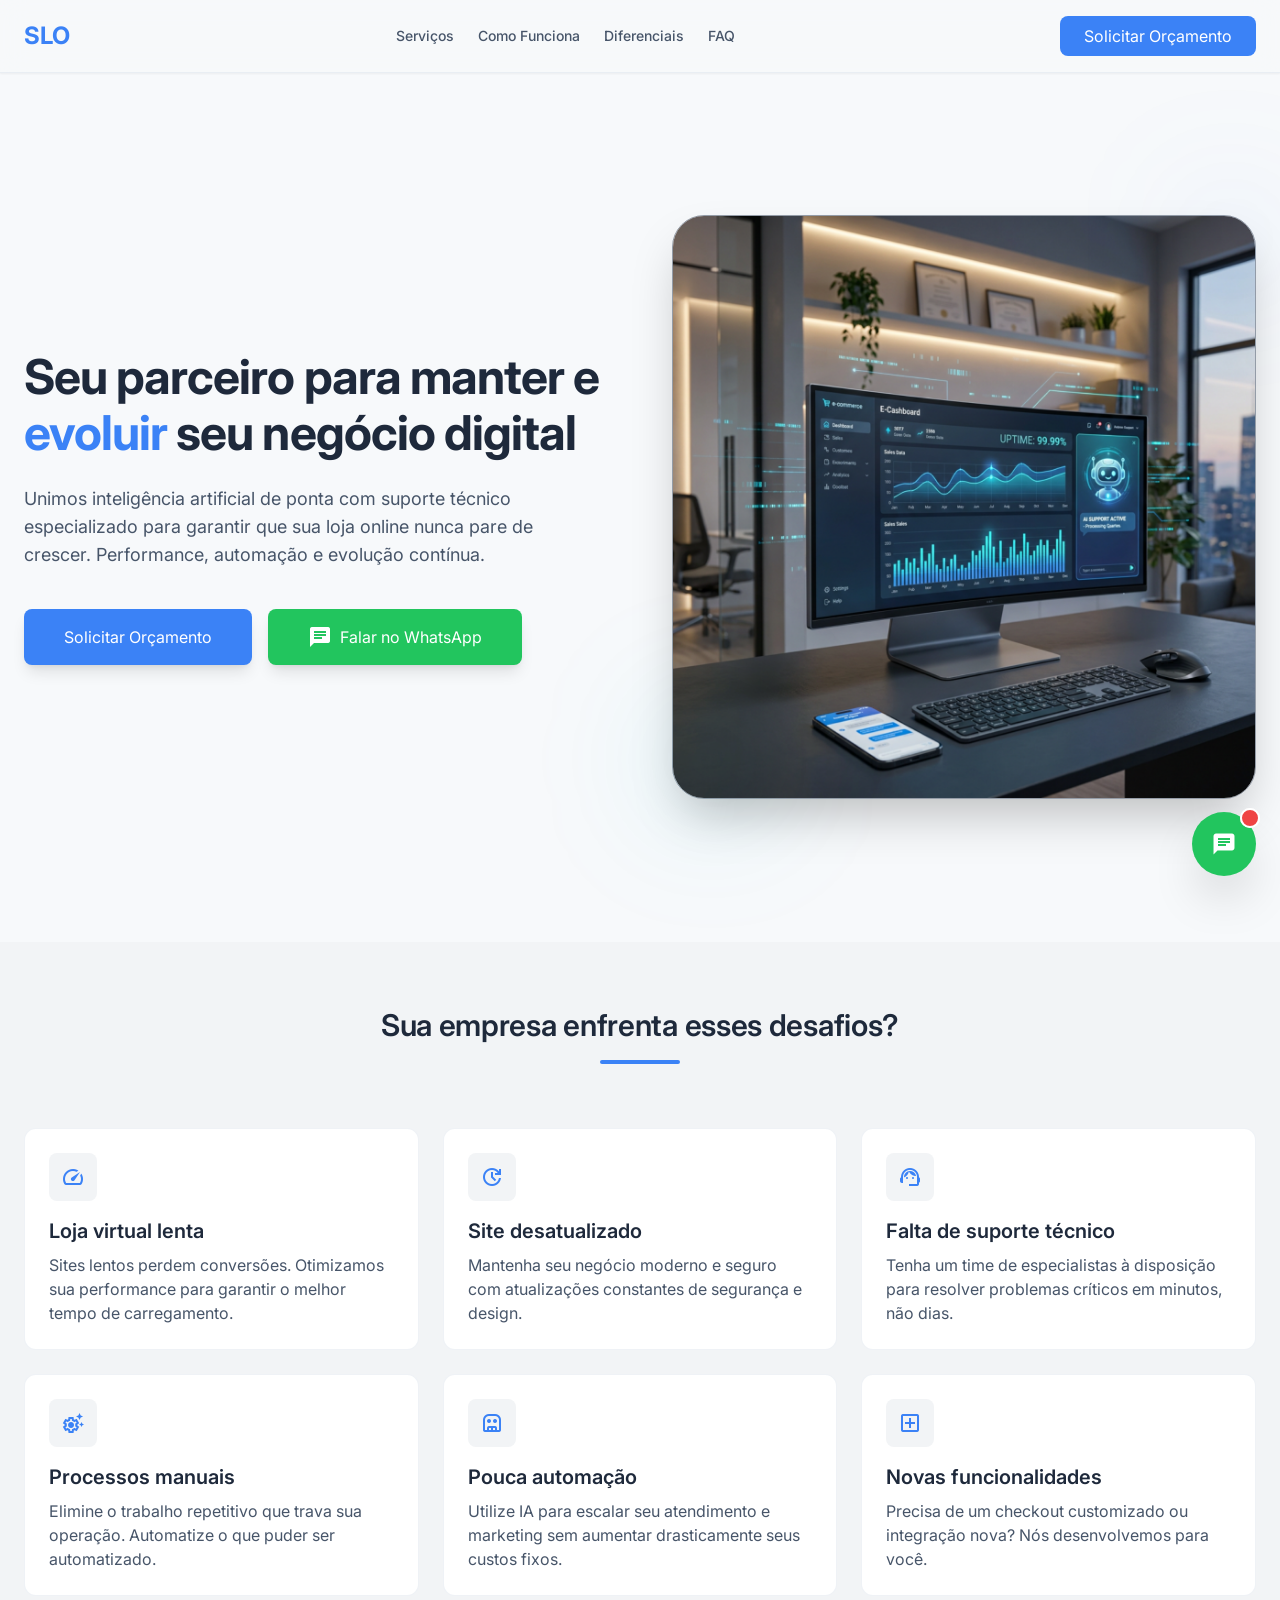
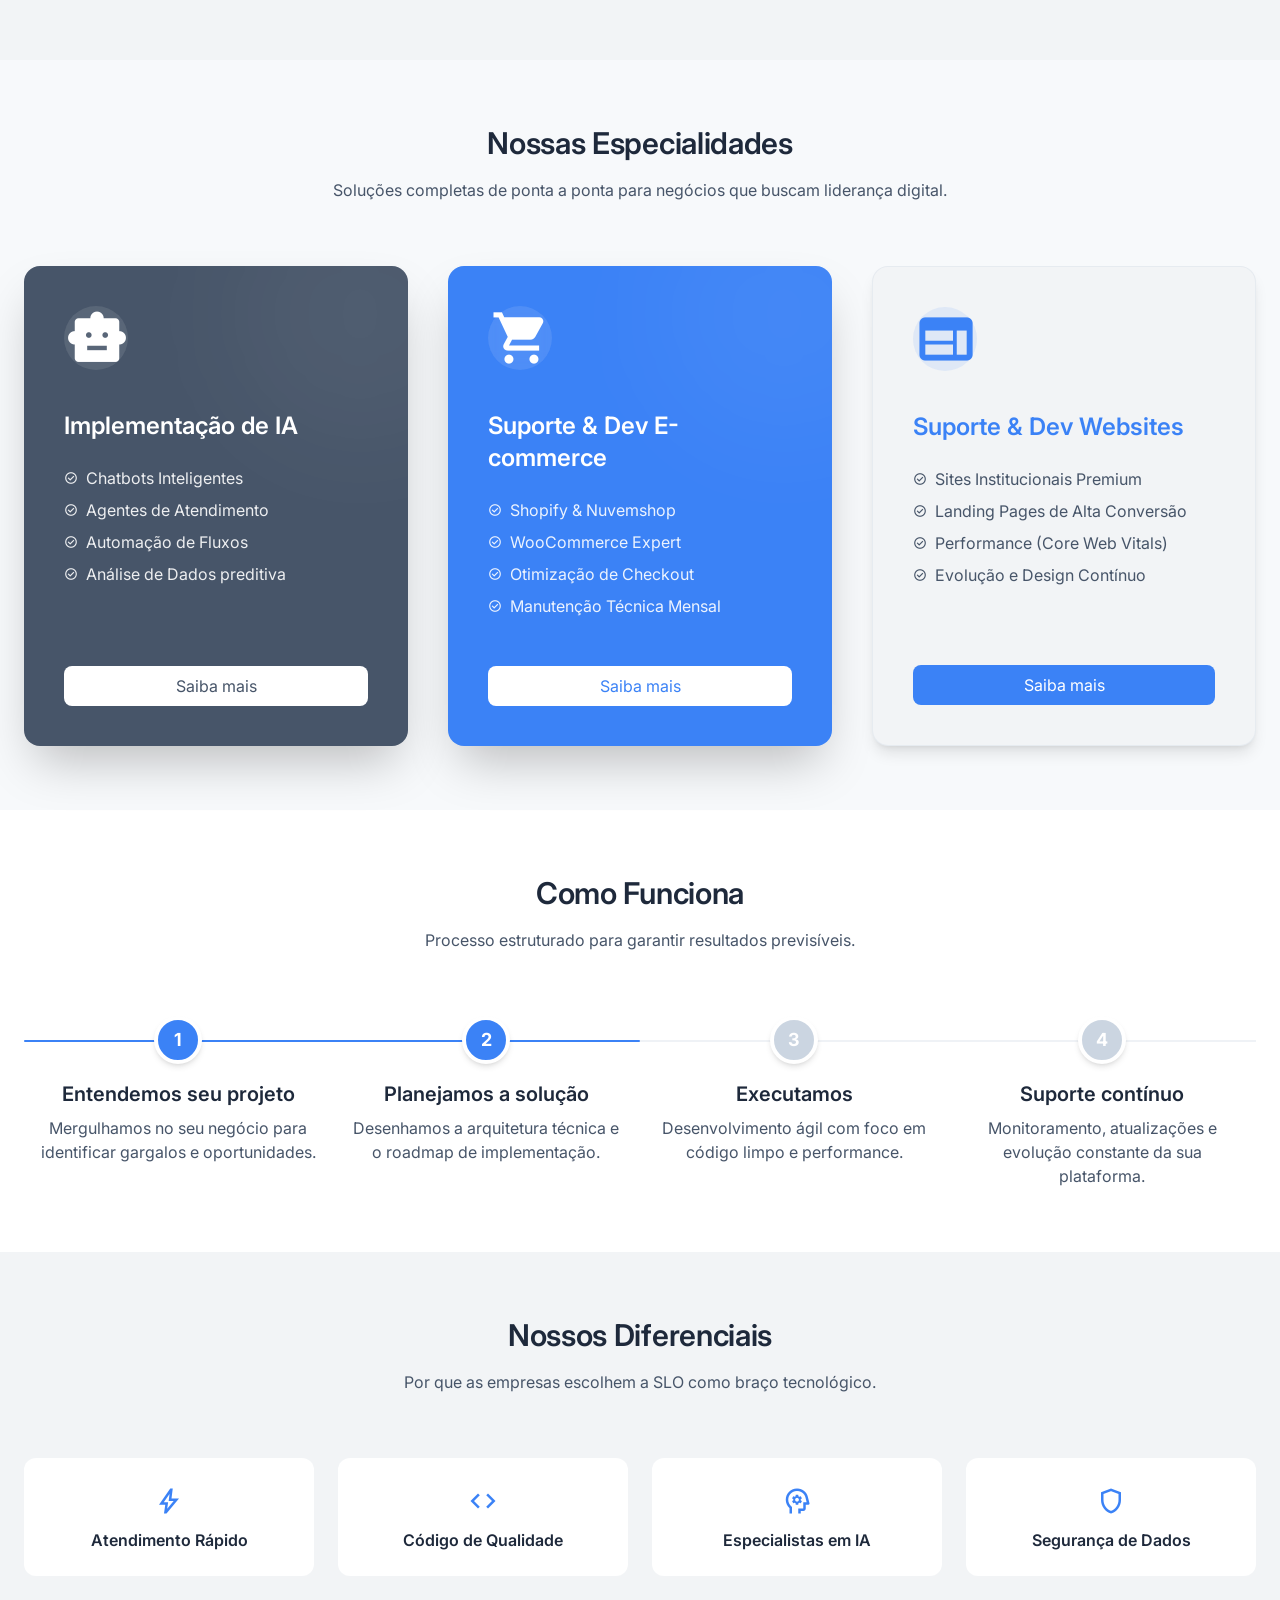
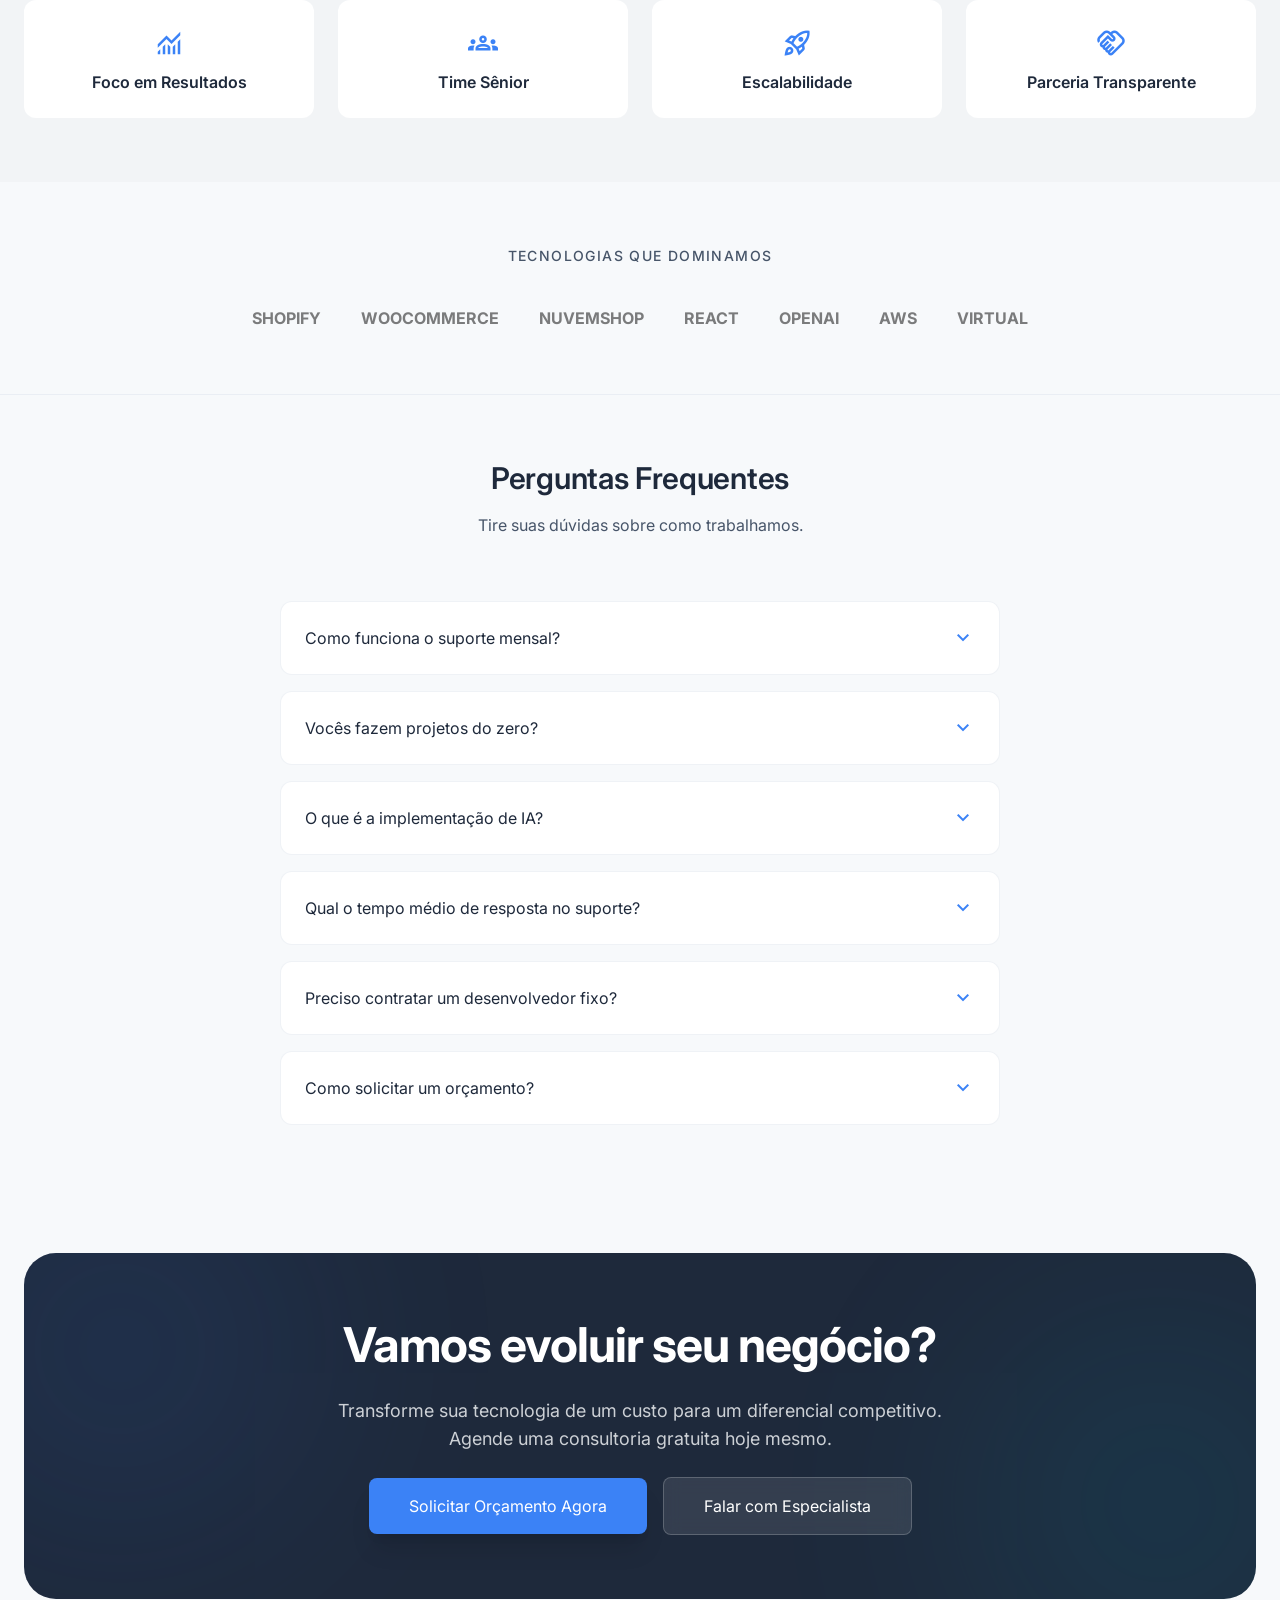
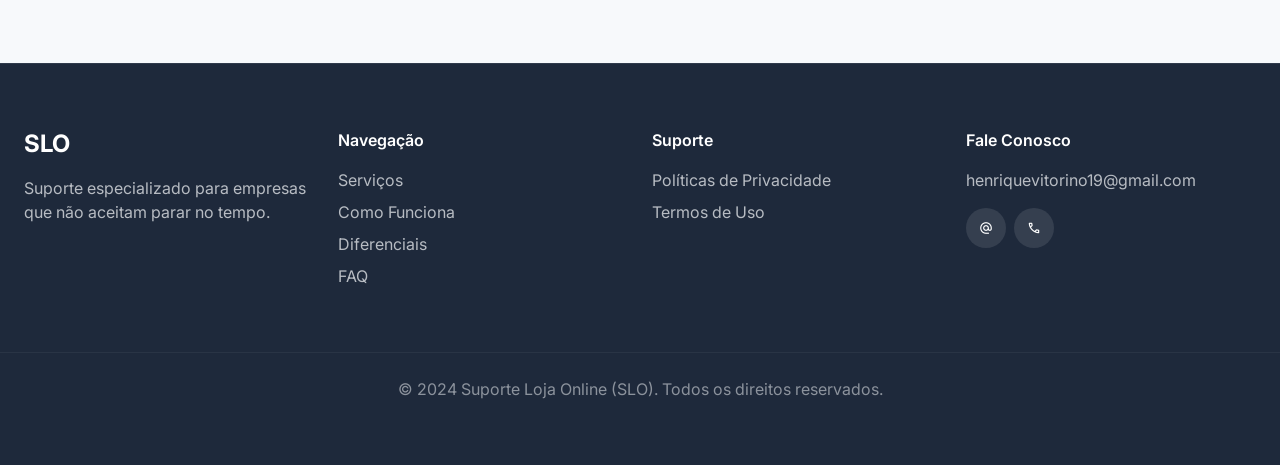
==== index.html @ e523f7a4 "initial commit" ====
<!DOCTYPE html>
<html class="scroll-smooth" lang="pt-BR">

<head>
    <meta charset="utf-8" />
    <meta content="width=device-width, initial-scale=1.0" name="viewport" />

    <!-- Favicons -->
    <link rel="icon" href="images/favicon.svg" type="image/svg+xml" />
    <link rel="icon" href="images/favicon-32x32.png" type="image/png" sizes="32x32" />
    <link rel="icon" href="images/favicon-16x16.png" type="image/png" sizes="16x16" />
    <link rel="apple-touch-icon" href="images/apple-touch-icon.png" sizes="180x180" />

    <!-- SEO Meta Tags -->
    <title>SLO - Suporte Loja Online | IA &amp; E-commerce</title>
    <meta name="description"
        content="SLO (Suporte Loja Online) une inteligência artificial de ponta e suporte técnico especializado para manter, otimizar e evoluir seu e-commerce e site institucional." />
    <meta name="keywords"
        content="suporte e-commerce, inteligência artificial e-commerce, shopify dev, nuvemshop dev, woocommerce suporte, landing pages, otimização core web vitals, chatbot e-commerce, suporte técnico" />
    <meta name="robots" content="index, follow" />
    <link rel="canonical" href="https://suportelojaonline.com.br" />

    <!-- Open Graph (Facebook / LinkedIn) -->
    <meta property="og:title" content="SLO - Suporte Loja Online | IA &amp; E-commerce" />
    <meta property="og:description"
        content="Une inteligência artificial e suporte técnico especializado para manter, otimizar e evoluir seu e-commerce e site institucional." />

    <meta property="og:type" content="website" />
    <meta property="og:url" content="https://suportelojaonline.com.br" />

    <!-- Twitter Card -->
    <meta name="twitter:card" content="summary_large_image" />
    <meta name="twitter:title" content="SLO - Suporte Loja Online | IA &amp; E-commerce" />
    <meta name="twitter:description"
        content="Otimização, automação e desenvolvimento especializado para o seu negócio digital decolar." />


    <!-- Resource Preconnects for Fonts -->
    <link rel="preconnect" href="https://fonts.googleapis.com">
    <link rel="preconnect" href="https://fonts.gstatic.com" crossorigin>
    <link href="https://fonts.googleapis.com/css2?family=Inter:wght@400;500;600;700;800&amp;display=swap"
        rel="stylesheet" />
    <link
        href="https://fonts.googleapis.com/css2?family=Material+Symbols+Outlined:wght,FILL@100..700,0..1&amp;display=swap"
        rel="stylesheet" />

    <!-- Compiled Production Stylesheet -->
    <link rel="stylesheet" href="css/style.css" />
</head>

<body class="bg-surface text-on-surface font-body-md overflow-x-hidden">
    <!-- Navbar -->
    <header class="fixed top-0 w-full z-50 glass-nav border-b border-outline-variant/30 shadow-sm">
        <div class="flex justify-between items-center h-[72px] px-gutter max-w-container-max mx-auto">
            <div class="font-headline-sm text-headline-sm font-bold text-primary">SLO</div>
            <nav class="hidden md:flex gap-lg items-center" aria-label="Navegação Principal">
                <a class="font-label-md text-label-md text-on-surface-variant hover:text-primary transition-all duration-200 cursor-pointer active:scale-95"
                    href="#servicos">Serviços</a>
                <a class="font-label-md text-label-md text-on-surface-variant hover:text-primary transition-all duration-200 cursor-pointer active:scale-95"
                    href="#como-funciona">Como Funciona</a>
                <a class="font-label-md text-label-md text-on-surface-variant hover:text-primary transition-all duration-200 cursor-pointer active:scale-95"
                    href="#diferenciais">Diferenciais</a>
                <a class="font-label-md text-label-md text-on-surface-variant hover:text-primary transition-all duration-200 cursor-pointer active:scale-95"
                    href="#faq">FAQ</a>
            </nav>
            <button type="button"
                class="trigger-orcamento bg-primary text-white px-lg py-sm rounded-lg font-label-md transition-all hover:opacity-90 active:scale-95">
                Solicitar Orçamento
            </button>
        </div>
    </header>

    <main class="pt-[72px]">
        <!-- Hero Section -->
        <section class="min-h-[870px] flex items-center px-gutter max-w-container-max mx-auto py-xxl">
            <div class="grid md:grid-cols-2 gap-xxl items-center">
                <div class="space-y-lg reveal">
                    <h1
                        class="font-headline-lg-mobile md:font-headline-lg text-headline-lg-mobile md:text-headline-lg leading-tight text-on-surface">
                        Seu parceiro para manter e <span class="text-primary">evoluir</span> seu negócio digital
                    </h1>
                    <p class="text-body-lg font-body-lg text-on-surface-variant max-w-xl">
                        Unimos inteligência artificial de ponta com suporte técnico especializado para garantir que sua
                        loja online nunca pare de crescer. Performance, automação e evolução contínua.
                    </p>
                    <div class="flex flex-col sm:flex-row gap-md pt-md">
                        <button type="button"
                            class="trigger-orcamento bg-primary text-white px-xl py-md rounded-lg font-title-lg shadow-lg hover:shadow-xl transition-all active:scale-95 text-center">
                            Solicitar Orçamento
                        </button>
                        <a href="https://wa.me/5531986067064?text=Ol%C3%A1%2C%20gostaria%20de%20solicitar%20um%20or%C3%A7amento%20para%20minha%20loja."
                            target="_blank" rel="noopener noreferrer"
                            aria-label="Falar com especialista no WhatsApp da SLO"
                            class="flex items-center justify-center gap-sm bg-[#22C55E] text-white px-xl py-md rounded-lg font-title-lg shadow-lg hover:shadow-xl transition-all active:scale-95 text-center">
                            <span class="material-symbols-outlined" style="font-variation-settings: 'FILL' 1;"
                                aria-hidden="true">chat</span>
                            Falar no WhatsApp
                        </a>
                    </div>
                </div>
                <div class="relative reveal delay-200">
                    <!-- Main Dashboard Image -->
                    <img src="images/hero2.png" alt="Dashboard do SLO - E-commerce e IA"
                        class="w-full aspect-square object-cover rounded-[2rem] shadow-2xl border border-slate-700/50" />

                    <!-- Decorative accents outside container -->
                    <div class="absolute -top-6 -right-6 w-24 h-24 bg-primary/10 blur-3xl rounded-full"
                        aria-hidden="true"></div>
                    <div class="absolute -bottom-6 -left-6 w-32 h-32 bg-tertiary/10 blur-3xl rounded-full"
                        aria-hidden="true"></div>
                </div>
            </div>
        </section>

        <!-- Pain Points -->
        <section class="bg-surface-container-low py-xxl px-gutter">
            <div class="max-w-container-max mx-auto text-center mb-xxl reveal">
                <h2 class="font-headline-md text-headline-md mb-md text-on-surface">Sua empresa enfrenta esses desafios?
                </h2>
                <div class="w-20 h-1 bg-primary mx-auto rounded-full" aria-hidden="true"></div>
            </div>
            <div class="max-w-container-max mx-auto grid grid-cols-1 md:grid-cols-2 lg:grid-cols-3 gap-lg">
                <!-- Card 1 -->
                <div
                    class="bg-white p-lg rounded-xl border border-outline-variant/30 hover:shadow-xl transition-all hover:-translate-y-1 group reveal">
                    <div
                        class="w-12 h-12 rounded-lg bg-surface-container-low flex items-center justify-center text-primary mb-md group-hover:bg-primary group-hover:text-white transition-colors">
                        <span class="material-symbols-outlined text-headline-sm" aria-hidden="true">speed</span>
                    </div>
                    <h3 class="font-title-lg text-title-lg mb-sm text-on-surface">Loja virtual lenta</h3>
                    <p class="text-on-surface-variant">Sites lentos perdem conversões. Otimizamos sua performance para
                        garantir o melhor tempo de carregamento.</p>
                </div>
                <!-- Card 2 -->
                <div
                    class="bg-white p-lg rounded-xl border border-outline-variant/30 hover:shadow-xl transition-all hover:-translate-y-1 group reveal">
                    <div
                        class="w-12 h-12 rounded-lg bg-surface-container-low flex items-center justify-center text-primary mb-md group-hover:bg-primary group-hover:text-white transition-colors">
                        <span class="material-symbols-outlined text-headline-sm" aria-hidden="true">update</span>
                    </div>
                    <h3 class="font-title-lg text-title-lg mb-sm text-on-surface">Site desatualizado</h3>
                    <p class="text-on-surface-variant">Mantenha seu negócio moderno e seguro com atualizações constantes
                        de segurança e design.</p>
                </div>
                <!-- Card 3 -->
                <div
                    class="bg-white p-lg rounded-xl border border-outline-variant/30 hover:shadow-xl transition-all hover:-translate-y-1 group reveal">
                    <div
                        class="w-12 h-12 rounded-lg bg-surface-container-low flex items-center justify-center text-primary mb-md group-hover:bg-primary group-hover:text-white transition-colors">
                        <span class="material-symbols-outlined text-headline-sm" aria-hidden="true">support_agent</span>
                    </div>
                    <h3 class="font-title-lg text-title-lg mb-sm text-on-surface">Falta de suporte técnico</h3>
                    <p class="text-on-surface-variant">Tenha um time de especialistas à disposição para resolver
                        problemas críticos em minutos, não dias.</p>
                </div>
                <!-- Card 4 -->
                <div
                    class="bg-white p-lg rounded-xl border border-outline-variant/30 hover:shadow-xl transition-all hover:-translate-y-1 group reveal">
                    <div
                        class="w-12 h-12 rounded-lg bg-surface-container-low flex items-center justify-center text-primary mb-md group-hover:bg-primary group-hover:text-white transition-colors">
                        <span class="material-symbols-outlined text-headline-sm"
                            aria-hidden="true">settings_suggest</span>
                    </div>
                    <h3 class="font-title-lg text-title-lg mb-sm text-on-surface">Processos manuais</h3>
                    <p class="text-on-surface-variant">Elimine o trabalho repetitivo que trava sua operação. Automatize
                        o que puder ser automatizado.</p>
                </div>
                <!-- Card 5 -->
                <div
                    class="bg-white p-lg rounded-xl border border-outline-variant/30 hover:shadow-xl transition-all hover:-translate-y-1 group reveal">
                    <div
                        class="w-12 h-12 rounded-lg bg-surface-container-low flex items-center justify-center text-primary mb-md group-hover:bg-primary group-hover:text-white transition-colors">
                        <span class="material-symbols-outlined text-headline-sm" aria-hidden="true">robot</span>
                    </div>
                    <h3 class="font-title-lg text-title-lg mb-sm text-on-surface">Pouca automação</h3>
                    <p class="text-on-surface-variant">Utilize IA para escalar seu atendimento e marketing sem aumentar
                        drasticamente seus custos fixos.</p>
                </div>
                <!-- Card 6 -->
                <div
                    class="bg-white p-lg rounded-xl border border-outline-variant/30 hover:shadow-xl transition-all hover:-translate-y-1 group reveal">
                    <div
                        class="w-12 h-12 rounded-lg bg-surface-container-low flex items-center justify-center text-primary mb-md group-hover:bg-primary group-hover:text-white transition-colors">
                        <span class="material-symbols-outlined text-headline-sm" aria-hidden="true">add_box</span>
                    </div>
                    <h3 class="font-title-lg text-title-lg mb-sm text-on-surface">Novas funcionalidades</h3>
                    <p class="text-on-surface-variant">Precisa de um checkout customizado ou integração nova? Nós
                        desenvolvemos para você.</p>
                </div>
            </div>
        </section>

        <!-- Services -->
        <section class="py-xxl px-gutter max-w-container-max mx-auto" id="servicos">
            <div class="text-center mb-xxl reveal">
                <h2 class="font-headline-md text-headline-md mb-md text-on-surface">Nossas Especialidades</h2>
                <p class="text-on-surface-variant max-w-2xl mx-auto">Soluções completas de ponta a ponta para negócios
                    que buscam liderança digital.</p>
            </div>
            <div class="grid grid-cols-1 lg:grid-cols-3 gap-xl">
                <!-- Service 1: AI -->
                <div
                    class="relative overflow-hidden rounded-2xl bg-secondary text-white p-xl flex flex-col justify-between min-h-[480px] shadow-2xl reveal group">
                    <div class="relative z-10">
                        <div
                            class="w-16 h-16 rounded-full bg-white/10 backdrop-blur flex items-center justify-center mb-xl">
                            <span class="material-symbols-outlined text-display"
                                style="font-variation-settings: 'FILL' 1;" aria-hidden="true">smart_toy</span>
                        </div>
                        <h3 class="font-headline-sm text-headline-sm mb-lg">Implementação de IA</h3>
                        <ul class="space-y-sm text-white/90">
                            <li class="flex items-center gap-sm">
                                <span class="material-symbols-outlined text-sm" aria-hidden="true">check_circle</span>
                                Chatbots Inteligentes
                            </li>
                            <li class="flex items-center gap-sm">
                                <span class="material-symbols-outlined text-sm" aria-hidden="true">check_circle</span>
                                Agentes de Atendimento
                            </li>
                            <li class="flex items-center gap-sm">
                                <span class="material-symbols-outlined text-sm" aria-hidden="true">check_circle</span>
                                Automação de Fluxos
                            </li>
                            <li class="flex items-center gap-sm">
                                <span class="material-symbols-outlined text-sm" aria-hidden="true">check_circle</span>
                                Análise de Dados preditiva
                            </li>
                        </ul>
                    </div>
                    <div class="mt-xl relative z-10">
                        <button type="button"
                            class="trigger-orcamento bg-white text-secondary px-lg py-sm rounded-lg font-label-md w-full hover:bg-surface transition-colors">
                            Saiba mais
                        </button>
                    </div>
                    <div class="absolute top-0 right-0 -mr-20 -mt-20 w-64 h-64 bg-white/5 rounded-full blur-3xl group-hover:scale-125 transition-transform duration-700"
                        aria-hidden="true"></div>
                </div>
                <!-- Service 2: E-commerce -->
                <div
                    class="relative overflow-hidden rounded-2xl bg-primary text-white p-xl flex flex-col justify-between min-h-[480px] shadow-2xl reveal delay-100 group">
                    <div class="relative z-10">
                        <div
                            class="w-16 h-16 rounded-full bg-white/10 backdrop-blur flex items-center justify-center mb-xl">
                            <span class="material-symbols-outlined text-display"
                                style="font-variation-settings: 'FILL' 1;" aria-hidden="true">shopping_cart</span>
                        </div>
                        <h3 class="font-headline-sm text-headline-sm mb-lg">Suporte &amp; Dev E-commerce</h3>
                        <ul class="space-y-sm text-white/90">
                            <li class="flex items-center gap-sm">
                                <span class="material-symbols-outlined text-sm" aria-hidden="true">check_circle</span>
                                Shopify &amp; Nuvemshop
                            </li>
                            <li class="flex items-center gap-sm">
                                <span class="material-symbols-outlined text-sm" aria-hidden="true">check_circle</span>
                                WooCommerce Expert
                            </li>
                            <li class="flex items-center gap-sm">
                                <span class="material-symbols-outlined text-sm" aria-hidden="true">check_circle</span>
                                Otimização de Checkout
                            </li>
                            <li class="flex items-center gap-sm">
                                <span class="material-symbols-outlined text-sm" aria-hidden="true">check_circle</span>
                                Manutenção Técnica Mensal
                            </li>
                        </ul>
                    </div>
                    <div class="mt-xl relative z-10">
                        <button type="button"
                            class="trigger-orcamento bg-white text-primary px-lg py-sm rounded-lg font-label-md w-full hover:bg-surface transition-colors">
                            Saiba mais
                        </button>
                    </div>
                    <div class="absolute top-0 right-0 -mr-20 -mt-20 w-64 h-64 bg-white/5 rounded-full blur-3xl group-hover:scale-125 transition-transform duration-700"
                        aria-hidden="true"></div>
                </div>
                <!-- Service 3: Websites -->
                <div
                    class="relative overflow-hidden rounded-2xl bg-surface-container-low text-on-surface p-xl flex flex-col justify-between min-h-[480px] shadow-lg border border-outline-variant/30 reveal delay-200 group">
                    <div class="relative z-10">
                        <div
                            class="w-16 h-16 rounded-full bg-primary/10 flex items-center justify-center mb-xl text-primary">
                            <span class="material-symbols-outlined text-display"
                                style="font-variation-settings: 'FILL' 1;" aria-hidden="true">web</span>
                        </div>
                        <h3 class="font-headline-sm text-headline-sm mb-lg text-primary">Suporte &amp; Dev Websites</h3>
                        <ul class="space-y-sm text-on-surface-variant">
                            <li class="flex items-center gap-sm">
                                <span class="material-symbols-outlined text-sm" aria-hidden="true">check_circle</span>
                                Sites Institucionais Premium
                            </li>
                            <li class="flex items-center gap-sm">
                                <span class="material-symbols-outlined text-sm" aria-hidden="true">check_circle</span>
                                Landing Pages de Alta Conversão
                            </li>
                            <li class="flex items-center gap-sm">
                                <span class="material-symbols-outlined text-sm" aria-hidden="true">check_circle</span>
                                Performance (Core Web Vitals)
                            </li>
                            <li class="flex items-center gap-sm">
                                <span class="material-symbols-outlined text-sm" aria-hidden="true">check_circle</span>
                                Evolução e Design Contínuo
                            </li>
                        </ul>
                    </div>
                    <div class="mt-xl relative z-10">
                        <button type="button"
                            class="trigger-orcamento bg-primary text-white px-lg py-sm rounded-lg font-label-md w-full hover:opacity-90 transition-colors">
                            Saiba mais
                        </button>
                    </div>
                </div>
            </div>
        </section>

        <!-- Timeline -->
        <section class="bg-white py-xxl overflow-hidden" id="como-funciona">
            <div class="max-w-container-max mx-auto px-gutter">
                <div class="text-center mb-xxl reveal">
                    <h2 class="font-headline-md text-headline-md mb-md text-on-surface">Como Funciona</h2>
                    <p class="text-on-surface-variant">Processo estruturado para garantir resultados previsíveis.</p>
                </div>
                <div class="relative flex flex-col md:flex-row justify-between items-start gap-xl md:gap-0">
                    <!-- Progress Line -->
                    <div class="hidden md:block absolute top-[24px] left-0 w-full h-[2px] bg-outline-variant/30 z-0"
                        aria-hidden="true">
                        <div class="h-full bg-primary w-1/2 rounded-full"></div>
                    </div>
                    <!-- Step 1 -->
                    <div class="relative z-10 flex flex-col items-center md:w-1/4 text-center px-md reveal">
                        <div
                            class="w-12 h-12 rounded-full bg-primary text-white flex items-center justify-center font-bold text-lg mb-md border-4 border-white shadow-md">
                            1</div>
                        <h3 class="font-title-lg text-title-lg mb-sm text-on-surface">Entendemos seu projeto</h3>
                        <p class="text-on-surface-variant font-body-md">Mergulhamos no seu negócio para identificar
                            gargalos e oportunidades.</p>
                    </div>
                    <!-- Step 2 -->
                    <div class="relative z-10 flex flex-col items-center md:w-1/4 text-center px-md reveal delay-100">
                        <div
                            class="w-12 h-12 rounded-full bg-primary text-white flex items-center justify-center font-bold text-lg mb-md border-4 border-white shadow-md">
                            2</div>
                        <h3 class="font-title-lg text-title-lg mb-sm text-on-surface">Planejamos a solução</h3>
                        <p class="text-on-surface-variant font-body-md">Desenhamos a arquitetura técnica e o roadmap de
                            implementação.</p>
                    </div>
                    <!-- Step 3 -->
                    <div class="relative z-10 flex flex-col items-center md:w-1/4 text-center px-md reveal delay-200">
                        <div
                            class="w-12 h-12 rounded-full bg-outline-variant text-white flex items-center justify-center font-bold text-lg mb-md border-4 border-white shadow-md">
                            3</div>
                        <h3 class="font-title-lg text-title-lg mb-sm text-on-surface">Executamos</h3>
                        <p class="text-on-surface-variant font-body-md">Desenvolvimento ágil com foco em código limpo e
                            performance.</p>
                    </div>
                    <!-- Step 4 -->
                    <div class="relative z-10 flex flex-col items-center md:w-1/4 text-center px-md reveal delay-300">
                        <div
                            class="w-12 h-12 rounded-full bg-outline-variant text-white flex items-center justify-center font-bold text-lg mb-md border-4 border-white shadow-md">
                            4</div>
                        <h3 class="font-title-lg text-title-lg mb-sm text-on-surface">Suporte contínuo</h3>
                        <p class="text-on-surface-variant font-body-md">Monitoramento, atualizações e evolução constante
                            da sua plataforma.</p>
                    </div>
                </div>
            </div>
        </section>

        <!-- Differentials -->
        <section class="py-xxl px-gutter bg-surface-container-low" id="diferenciais">
            <div class="max-w-container-max mx-auto">
                <div class="text-center mb-xxl reveal">
                    <h2 class="font-headline-md text-headline-md mb-md text-on-surface">Nossos Diferenciais</h2>
                    <p class="text-on-surface-variant">Por que as empresas escolhem a SLO como braço tecnológico.</p>
                </div>
                <div class="grid grid-cols-2 md:grid-cols-4 gap-lg">
                    <div class="p-lg bg-white rounded-xl text-center hover:shadow-lg transition-shadow reveal">
                        <span class="material-symbols-outlined text-primary text-headline-md mb-sm"
                            aria-hidden="true">bolt</span>
                        <p class="font-label-md text-on-surface font-semibold">Atendimento Rápido</p>
                    </div>
                    <div class="p-lg bg-white rounded-xl text-center hover:shadow-lg transition-shadow reveal delay-75">
                        <span class="material-symbols-outlined text-primary text-headline-md mb-sm"
                            aria-hidden="true">code</span>
                        <p class="font-label-md text-on-surface font-semibold">Código de Qualidade</p>
                    </div>
                    <div
                        class="p-lg bg-white rounded-xl text-center hover:shadow-lg transition-shadow reveal delay-100">
                        <span class="material-symbols-outlined text-primary text-headline-md mb-sm"
                            aria-hidden="true">psychology</span>
                        <p class="font-label-md text-on-surface font-semibold">Especialistas em IA</p>
                    </div>
                    <div
                        class="p-lg bg-white rounded-xl text-center hover:shadow-lg transition-shadow reveal delay-150">
                        <span class="material-symbols-outlined text-primary text-headline-md mb-sm"
                            aria-hidden="true">shield</span>
                        <p class="font-label-md text-on-surface font-semibold">Segurança de Dados</p>
                    </div>
                    <div
                        class="p-lg bg-white rounded-xl text-center hover:shadow-lg transition-shadow reveal delay-200">
                        <span class="material-symbols-outlined text-primary text-headline-md mb-sm"
                            aria-hidden="true">monitoring</span>
                        <p class="font-label-md text-on-surface font-semibold">Foco em Resultados</p>
                    </div>
                    <div
                        class="p-lg bg-white rounded-xl text-center hover:shadow-lg transition-shadow reveal delay-225">
                        <span class="material-symbols-outlined text-primary text-headline-md mb-sm"
                            aria-hidden="true">groups</span>
                        <p class="font-label-md text-on-surface font-semibold">Time Sênior</p>
                    </div>
                    <div
                        class="p-lg bg-white rounded-xl text-center hover:shadow-lg transition-shadow reveal delay-250">
                        <span class="material-symbols-outlined text-primary text-headline-md mb-sm"
                            aria-hidden="true">rocket_launch</span>
                        <p class="font-label-md text-on-surface font-semibold">Escalabilidade</p>
                    </div>
                    <div
                        class="p-lg bg-white rounded-xl text-center hover:shadow-lg transition-shadow reveal delay-275">
                        <span class="material-symbols-outlined text-primary text-headline-md mb-sm"
                            aria-hidden="true">handshake</span>
                        <p class="font-label-md text-on-surface font-semibold">Parceria Transparente</p>
                    </div>
                </div>
            </div>
        </section>

        <!-- Tech Stack -->
        <section class="py-xxl border-b border-outline-variant/30">
            <div class="max-w-container-max mx-auto px-gutter text-center">
                <p class="text-label-md font-label-md text-on-surface-variant uppercase tracking-widest mb-xl">
                    Tecnologias que dominamos</p>
                <div
                    class="flex flex-wrap justify-center items-center gap-xl opacity-60 grayscale hover:grayscale-0 transition-all text-on-surface">
                    <span class="font-headline-sm font-bold">SHOPIFY</span>
                    <span class="font-headline-sm font-bold">WOOCOMMERCE</span>
                    <span class="font-headline-sm font-bold">NUVEMSHOP</span>
                    <span class="font-headline-sm font-bold">REACT</span>
                    <span class="font-headline-sm font-bold">OPENAI</span>
                    <span class="font-headline-sm font-bold">AWS</span>
                    <span class="font-headline-sm font-bold">VIRTUAL</span>
                </div>
            </div>
        </section>

        <!-- FAQ -->
        <section class="py-xxl px-gutter max-w-3xl mx-auto" id="faq">
            <div class="text-center mb-xxl reveal">
                <h2 class="font-headline-md text-headline-md mb-md text-on-surface">Perguntas Frequentes</h2>
                <p class="text-on-surface-variant">Tire suas dúvidas sobre como trabalhamos.</p>
            </div>

            <div class="space-y-md">
                <!-- FAQ Item 1 -->
                <details name="faq"
                    class="border border-outline-variant/30 rounded-xl overflow-hidden reveal bg-surface-container-lowest">
                    <summary
                        class="w-full flex justify-between items-center p-lg hover:bg-surface-container-low transition-colors text-left font-title-lg text-on-surface select-none">
                        <span>Como funciona o suporte mensal?</span>
                        <span
                            class="material-symbols-outlined transition-transform duration-300 text-primary details-icon"
                            aria-hidden="true">expand_more</span>
                    </summary>
                    <div
                        class="p-lg bg-surface-container-low text-on-surface-variant border-t border-outline-variant/20 font-body-md">
                        Oferecemos planos de horas mensais onde nosso time fica disponível para manutenção,
                        atualizações, correções de bugs e evolução do seu site ou e-commerce.
                    </div>
                </details>

                <!-- FAQ Item 2 -->
                <details name="faq"
                    class="border border-outline-variant/30 rounded-xl overflow-hidden reveal bg-surface-container-lowest">
                    <summary
                        class="w-full flex justify-between items-center p-lg hover:bg-surface-container-low transition-colors text-left font-title-lg text-on-surface select-none">
                        <span>Vocês fazem projetos do zero?</span>
                        <span
                            class="material-symbols-outlined transition-transform duration-300 text-primary details-icon"
                            aria-hidden="true">expand_more</span>
                    </summary>
                    <div
                        class="p-lg bg-surface-container-low text-on-surface-variant border-t border-outline-variant/20 font-body-md">
                        Sim! Desenvolvemos lojas Shopify, Nuvemshop, WooCommerce e sites institucionais do absoluto
                        zero, focando em performance e conversão.
                    </div>
                </details>

                <!-- FAQ Item 3 -->
                <details name="faq"
                    class="border border-outline-variant/30 rounded-xl overflow-hidden reveal bg-surface-container-lowest">
                    <summary
                        class="w-full flex justify-between items-center p-lg hover:bg-surface-container-low transition-colors text-left font-title-lg text-on-surface select-none">
                        <span>O que é a implementação de IA?</span>
                        <span
                            class="material-symbols-outlined transition-transform duration-300 text-primary details-icon"
                            aria-hidden="true">expand_more</span>
                    </summary>
                    <div
                        class="p-lg bg-surface-container-low text-on-surface-variant border-t border-outline-variant/20 font-body-md">
                        Integramos modelos como GPT-4 em seu atendimento para criar assistentes virtuais que entendem o
                        cliente, resolvem dúvidas e até fecham vendas de forma autônoma.
                    </div>
                </details>

                <!-- FAQ Item 4 -->
                <details name="faq"
                    class="border border-outline-variant/30 rounded-xl overflow-hidden reveal bg-surface-container-lowest">
                    <summary
                        class="w-full flex justify-between items-center p-lg hover:bg-surface-container-low transition-colors text-left font-title-lg text-on-surface select-none">
                        <span>Qual o tempo médio de resposta no suporte?</span>
                        <span
                            class="material-symbols-outlined transition-transform duration-300 text-primary details-icon"
                            aria-hidden="true">expand_more</span>
                    </summary>
                    <div
                        class="p-lg bg-surface-container-low text-on-surface-variant border-t border-outline-variant/20 font-body-md">
                        Para casos críticos, nosso tempo de resposta é de até 2 horas úteis. Para demandas rotineiras,
                        respondemos em até 24 horas úteis.
                    </div>
                </details>

                <!-- FAQ Item 5 -->
                <details name="faq"
                    class="border border-outline-variant/30 rounded-xl overflow-hidden reveal bg-surface-container-lowest">
                    <summary
                        class="w-full flex justify-between items-center p-lg hover:bg-surface-container-low transition-colors text-left font-title-lg text-on-surface select-none">
                        <span>Preciso contratar um desenvolvedor fixo?</span>
                        <span
                            class="material-symbols-outlined transition-transform duration-300 text-primary details-icon"
                            aria-hidden="true">expand_more</span>
                    </summary>
                    <div
                        class="p-lg bg-surface-container-low text-on-surface-variant border-t border-outline-variant/20 font-body-md">
                        Não. Ao contratar a SLO, você tem acesso a um time completo (Front-end, Back-end, UI/UX e IA)
                        pelo custo de uma única mensalidade, sem encargos trabalhistas.
                    </div>
                </details>

                <!-- FAQ Item 6 -->
                <details name="faq"
                    class="border border-outline-variant/30 rounded-xl overflow-hidden reveal bg-surface-container-lowest">
                    <summary
                        class="w-full flex justify-between items-center p-lg hover:bg-surface-container-low transition-colors text-left font-title-lg text-on-surface select-none">
                        <span>Como solicitar um orçamento?</span>
                        <span
                            class="material-symbols-outlined transition-transform duration-300 text-primary details-icon"
                            aria-hidden="true">expand_more</span>
                    </summary>
                    <div
                        class="p-lg bg-surface-container-low text-on-surface-variant border-t border-outline-variant/20 font-body-md">
                        Basta clicar no botão "Solicitar Orçamento" ou falar conosco pelo WhatsApp. Em até 24h
                        entraremos em contato para uma conversa técnica.
                    </div>
                </details>
            </div>
        </section>

        <!-- Final CTA -->
        <section class="py-xxl px-gutter reveal">
            <div
                class="max-w-container-max mx-auto bg-inverse-surface rounded-[2rem] p-xl md:p-xxl text-center text-white relative overflow-hidden">
                <div class="relative z-10 space-y-lg">
                    <h2 class="font-headline-lg-mobile md:font-headline-lg text-headline-lg-mobile md:text-headline-lg">
                        Vamos evoluir seu negócio?</h2>
                    <p class="text-body-lg text-inverse-on-surface max-w-2xl mx-auto opacity-80 font-normal">
                        Transforme sua tecnologia de um custo para um diferencial competitivo. Agende uma consultoria
                        gratuita hoje mesmo.
                    </p>
                    <div class="flex flex-col sm:flex-row gap-md justify-center items-center">
                        <button type="button"
                            class="trigger-orcamento bg-primary text-white px-xl py-md rounded-lg font-title-lg shadow-xl hover:opacity-90 transition-all active:scale-95 w-full sm:w-auto">
                            Solicitar Orçamento Agora
                        </button>
                        <a href="https://wa.me/5531986067064?text=Ol%C3%A1%2C%20gostaria%20de%20solicitar%20um%20or%C3%A7amento%20para%20minha%20loja."
                            target="_blank" rel="noopener noreferrer"
                            aria-label="Falar com especialista no WhatsApp da SLO"
                            class="bg-white/10 text-white backdrop-blur border border-white/20 px-xl py-md rounded-lg font-title-lg hover:bg-white/20 transition-all active:scale-95 w-full sm:w-auto text-center inline-block">
                            Falar com Especialista
                        </a>
                    </div>
                </div>
                <!-- Background visual -->
                <div class="absolute top-0 left-0 w-full h-full opacity-10 pointer-events-none" aria-hidden="true">
                    <div class="absolute -top-24 -left-24 w-96 h-96 bg-primary rounded-full blur-[120px]"></div>
                    <div class="absolute -bottom-24 -right-24 w-96 h-96 bg-tertiary rounded-full blur-[120px]"></div>
                </div>
            </div>
        </section>
    </main>

    <!-- Footer -->
    <footer class="bg-inverse-surface w-full py-xxl border-t border-outline-variant/10 text-inverse-on-surface">
        <div class="grid grid-cols-1 md:grid-cols-4 gap-lg px-gutter max-w-container-max mx-auto">
            <div class="space-y-md">
                <div class="font-headline-sm text-headline-sm font-bold text-white">SLO</div>
                <p class="text-inverse-on-surface opacity-70 text-body-md">Suporte especializado para empresas que não
                    aceitam parar no tempo.</p>
            </div>
            <div>
                <h3 class="font-title-lg mb-md text-white font-semibold">Navegação</h3>
                <ul class="space-y-sm">
                    <li><a class="text-inverse-on-surface opacity-70 hover:opacity-100 hover:text-primary transition-all inline-block hover:-translate-y-0.5"
                            href="#servicos">Serviços</a></li>
                    <li><a class="text-inverse-on-surface opacity-70 hover:opacity-100 hover:text-primary transition-all inline-block hover:-translate-y-0.5"
                            href="#como-funciona">Como Funciona</a></li>
                    <li><a class="text-inverse-on-surface opacity-70 hover:opacity-100 hover:text-primary transition-all inline-block hover:-translate-y-0.5"
                            href="#diferenciais">Diferenciais</a></li>
                    <li><a class="text-inverse-on-surface opacity-70 hover:opacity-100 hover:text-primary transition-all inline-block hover:-translate-y-0.5"
                            href="#faq">FAQ</a></li>
                </ul>
            </div>
            <div>
                <h3 class="font-title-lg mb-md text-white font-semibold">Suporte</h3>
                <ul class="space-y-sm">
                    <li><a class="text-inverse-on-surface opacity-70 hover:opacity-100 hover:text-primary transition-all inline-block hover:-translate-y-0.5"
                            href="#">Políticas de Privacidade</a></li>
                    <li><a class="text-inverse-on-surface opacity-70 hover:opacity-100 hover:text-primary transition-all inline-block hover:-translate-y-0.5"
                            href="#">Termos de Uso</a></li>
                </ul>
            </div>
            <div>
                <h3 class="font-title-lg mb-md text-white font-semibold">Fale Conosco</h3>
                <p class="text-inverse-on-surface opacity-70 text-body-md mb-md">henriquevitorino19@gmail.com</p>
                <div class="flex gap-sm">
                    <a href="mailto:henriquevitorino19@gmail.com" aria-label="Enviar e-mail para SLO"
                        class="w-10 h-10 rounded-full bg-white/10 flex items-center justify-center text-white cursor-pointer hover:bg-primary transition-all">
                        <span class="material-symbols-outlined text-sm" aria-hidden="true">alternate_email</span>
                    </a>
                    <a href="tel:+5531986067064" aria-label="Ligar para suporte da SLO"
                        class="w-10 h-10 rounded-full bg-white/10 flex items-center justify-center text-white cursor-pointer hover:bg-primary transition-all">
                        <span class="material-symbols-outlined text-sm" aria-hidden="true">phone</span>
                    </a>
                </div>
            </div>
        </div>
        <div class="max-w-container-max mx-auto px-gutter mt-xxl pt-lg border-t border-white/5 text-center">
            <p class="text-inverse-on-surface text-body-md opacity-50">© 2024 Suporte Loja Online (SLO). Todos os
                direitos reservados.</p>
        </div>
    </footer>

    <!-- Floating WhatsApp Button -->
    <a class="fixed bottom-lg right-lg w-16 h-16 bg-[#22C55E] text-white rounded-full flex items-center justify-center shadow-2xl z-[60] hover:scale-110 active:scale-95 transition-all"
        href="https://wa.me/5531986067064?text=Ol%C3%A1%2C%20gostaria%20de%20conversar%20sobre%20suporte%20para%20minha%20loja."
        target="_blank" rel="noopener noreferrer" aria-label="Falar no WhatsApp com o time da SLO">
        <span class="material-symbols-outlined text-headline-sm" style="font-variation-settings: 'FILL' 1;"
            aria-hidden="true">chat</span>
        <span class="absolute -top-1 -right-1 flex h-5 w-5">
            <span class="animate-ping absolute inline-flex h-full w-full rounded-full bg-white opacity-75"></span>
            <span class="relative inline-flex rounded-full h-5 w-5 bg-red-500 border-2 border-white"></span>
        </span>
    </a>

    <!-- Back to Top Button -->
    <button type="button"
        class="fixed bottom-xxl right-lg mb-16 w-12 h-12 bg-white border border-outline-variant/30 text-primary rounded-full flex items-center justify-center shadow-lg z-[60] opacity-0 translate-y-10 transition-all pointer-events-none hover:bg-primary hover:text-white"
        id="backToTop" aria-label="Voltar para o topo da página">
        <span class="material-symbols-outlined" aria-hidden="true">arrow_upward</span>
    </button>

    <!-- Native Budget Dialog Modal -->
    <dialog id="orcamento-dialog"
        class="w-[calc(100%-32px)] max-w-lg bg-white rounded-xl shadow-2xl border border-outline-variant/30 p-lg focus:outline-none">
        <div class="flex justify-between items-center mb-md border-b border-outline-variant/20 pb-sm">
            <h2 class="font-headline-sm text-headline-sm text-primary font-bold">Solicitar Orçamento</h2>
            <button id="close-dialog-btn" type="button"
                class="text-on-surface-variant hover:text-error transition-colors p-sm flex items-center justify-center rounded-lg"
                aria-label="Fechar modal">
                <span class="material-symbols-outlined text-headline-sm" aria-hidden="true">close</span>
            </button>
        </div>
        <p class="text-body-md text-on-surface-variant mb-lg">
            Preencha os campos abaixo e nosso time de especialistas entrará em contato em até 24 horas úteis.
        </p>
        <form id="orcamento-form" class="space-y-md">
            <div>
                <label for="form-nome" class="block font-label-md text-label-md text-on-surface-variant mb-xs">Nome
                    Completo</label>
                <input type="text" id="form-nome" name="nome" required autocomplete="name"
                    class="w-full border border-outline-variant/50 rounded-lg p-sm focus:border-primary focus:ring-1 focus:ring-primary focus:outline-none text-on-surface bg-white"
                    placeholder="Seu nome" />
            </div>
            <div>
                <label for="form-email" class="block font-label-md text-label-md text-on-surface-variant mb-xs">E-mail
                    Profissional</label>
                <input type="email" id="form-email" name="email" required autocomplete="email"
                    class="w-full border border-outline-variant/50 rounded-lg p-sm focus:border-primary focus:ring-1 focus:ring-primary focus:outline-none text-on-surface bg-white"
                    placeholder="exemplo@empresa.com" />
            </div>
            <div>
                <label for="form-whatsapp"
                    class="block font-label-md text-label-md text-on-surface-variant mb-xs">WhatsApp / Telefone</label>
                <input type="tel" id="form-whatsapp" name="whatsapp" required autocomplete="tel"
                    class="w-full border border-outline-variant/50 rounded-lg p-sm focus:border-primary focus:ring-1 focus:ring-primary focus:outline-none text-on-surface bg-white"
                    placeholder="(11) 99999-9999" />
            </div>
            <div>
                <label for="form-mensagem"
                    class="block font-label-md text-label-md text-on-surface-variant mb-xs">Descreva seu projeto</label>
                <textarea id="form-mensagem" name="mensagem" rows="4" required
                    class="w-full border border-outline-variant/50 rounded-lg p-sm focus:border-primary focus:ring-1 focus:ring-primary focus:outline-none text-on-surface bg-white resize-none"
                    placeholder="Ex: Preciso de suporte para otimizar minha loja Shopify e criar um chatbot inteligente."></textarea>
            </div>
            <div class="flex gap-md pt-sm justify-end">
                <button id="cancel-dialog-btn" type="button"
                    class="px-lg py-sm rounded-lg font-label-md text-on-surface-variant hover:bg-surface-container-low transition-all">
                    Cancelar
                </button>
                <button type="submit"
                    class="bg-primary text-white px-lg py-sm rounded-lg font-label-md hover:opacity-90 active:scale-95 transition-all shadow-md">
                    Enviar Solicitação
                </button>
            </div>
        </form>
    </dialog>

    <!-- Success Toast Notification -->
    <div id="success-toast"
        class="fixed bottom-lg left-1/2 -translate-x-1/2 bg-inverse-surface text-inverse-on-surface px-xl py-md rounded-xl shadow-2xl flex items-center gap-md z-[100] transition-all duration-300 transform translate-y-24 opacity-0 pointer-events-none">
        <span class="material-symbols-outlined text-[#22C55E]" aria-hidden="true"
            style="font-variation-settings: 'FILL' 1;">check_circle</span>
        <div class="text-body-md font-medium">Orçamento solicitado com sucesso! Retornaremos em breve.</div>
    </div>

    <!-- Script Section -->
    <script>
        document.addEventListener('DOMContentLoaded', () => {
            // Reveal Animations on Scroll
            const revealElements = document.querySelectorAll(".reveal");
            const reveal = () => {
                const windowHeight = window.innerHeight;
                const elementVisible = 150;

                revealElements.forEach(el => {
                    const elementTop = el.getBoundingClientRect().top;
                    if (elementTop < windowHeight - elementVisible) {
                        el.classList.add("active");
                    }
                });
            };

            // Optimize scroll event with RequestAnimationFrame
            let scrollTimeout;
            window.addEventListener("scroll", () => {
                if (!scrollTimeout) {
                    window.requestAnimationFrame(() => {
                        reveal();
                        scrollTimeout = null;
                    });
                    scrollTimeout = true;
                }
            });
            reveal(); // Initial run on load

            // Back to Top Button Logic
            const backToTopBtn = document.getElementById('backToTop');
            window.addEventListener('scroll', () => {
                if (window.scrollY > 500) {
                    backToTopBtn.classList.remove('opacity-0', 'translate-y-10', 'pointer-events-none');
                    backToTopBtn.classList.add('opacity-100', 'translate-y-0', 'pointer-events-auto');
                } else {
                    backToTopBtn.classList.add('opacity-0', 'translate-y-10', 'pointer-events-none');
                    backToTopBtn.classList.remove('opacity-100', 'translate-y-0', 'pointer-events-auto');
                }
            });

            backToTopBtn.addEventListener('click', () => {
                window.scrollTo({ top: 0, behavior: 'smooth' });
            });

            // Native Budget Request Dialog Logic
            const orcamentoDialog = document.getElementById('orcamento-dialog');
            const orcamentoForm = document.getElementById('orcamento-form');
            const successToast = document.getElementById('success-toast');

            // Wire up triggers
            document.querySelectorAll('.trigger-orcamento').forEach(btn => {
                btn.addEventListener('click', () => {
                    orcamentoDialog.showModal();
                });
            });

            const closeDialog = () => {
                orcamentoDialog.close();
            };

            document.getElementById('close-dialog-btn').addEventListener('click', closeDialog);
            document.getElementById('cancel-dialog-btn').addEventListener('click', closeDialog);

            // Light-dismiss callback: Close modal when clicking on the backdrop area
            orcamentoDialog.addEventListener('click', (e) => {
                const rect = orcamentoDialog.getBoundingClientRect();
                const isInDialog = (
                    rect.top <= e.clientY && e.clientY <= rect.top + rect.height &&
                    rect.left <= e.clientX && e.clientX <= rect.left + rect.width
                );
                if (!isInDialog) {
                    orcamentoDialog.close();
                }
            });

            // Form Submit handler
            orcamentoForm.addEventListener('submit', (e) => {
                e.preventDefault();

                // Retrieve form data
                const formData = new FormData(orcamentoForm);
                console.log('Orçamento solicitado:', Object.fromEntries(formData.entries()));

                // Reset and close dialog
                orcamentoForm.reset();
                orcamentoDialog.close();

                // Trigger animated success Toast
                successToast.classList.remove('translate-y-24', 'opacity-0', 'pointer-events-none');
                successToast.classList.add('translate-y-0', 'opacity-100', 'pointer-events-auto');

                setTimeout(() => {
                    successToast.classList.add('translate-y-24', 'opacity-0', 'pointer-events-none');
                    successToast.classList.remove('translate-y-0', 'opacity-100', 'pointer-events-auto');
                }, 4000);
            });
        });
    </script>
</body>

</html>
---- css/style.css ----
*,:after,:before{--tw-border-spacing-x:0;--tw-border-spacing-y:0;--tw-translate-x:0;--tw-translate-y:0;--tw-rotate:0;--tw-skew-x:0;--tw-skew-y:0;--tw-scale-x:1;--tw-scale-y:1;--tw-pan-x: ;--tw-pan-y: ;--tw-pinch-zoom: ;--tw-scroll-snap-strictness:proximity;--tw-gradient-from-position: ;--tw-gradient-via-position: ;--tw-gradient-to-position: ;--tw-ordinal: ;--tw-slashed-zero: ;--tw-numeric-figure: ;--tw-numeric-spacing: ;--tw-numeric-fraction: ;--tw-ring-inset: ;--tw-ring-offset-width:0px;--tw-ring-offset-color:#fff;--tw-ring-color:rgba(59,130,246,.5);--tw-ring-offset-shadow:0 0 #0000;--tw-ring-shadow:0 0 #0000;--tw-shadow:0 0 #0000;--tw-shadow-colored:0 0 #0000;--tw-blur: ;--tw-brightness: ;--tw-contrast: ;--tw-grayscale: ;--tw-hue-rotate: ;--tw-invert: ;--tw-saturate: ;--tw-sepia: ;--tw-drop-shadow: ;--tw-backdrop-blur: ;--tw-backdrop-brightness: ;--tw-backdrop-contrast: ;--tw-backdrop-grayscale: ;--tw-backdrop-hue-rotate: ;--tw-backdrop-invert: ;--tw-backdrop-opacity: ;--tw-backdrop-saturate: ;--tw-backdrop-sepia: ;--tw-contain-size: ;--tw-contain-layout: ;--tw-contain-paint: ;--tw-contain-style: }::backdrop{--tw-border-spacing-x:0;--tw-border-spacing-y:0;--tw-translate-x:0;--tw-translate-y:0;--tw-rotate:0;--tw-skew-x:0;--tw-skew-y:0;--tw-scale-x:1;--tw-scale-y:1;--tw-pan-x: ;--tw-pan-y: ;--tw-pinch-zoom: ;--tw-scroll-snap-strictness:proximity;--tw-gradient-from-position: ;--tw-gradient-via-position: ;--tw-gradient-to-position: ;--tw-ordinal: ;--tw-slashed-zero: ;--tw-numeric-figure: ;--tw-numeric-spacing: ;--tw-numeric-fraction: ;--tw-ring-inset: ;--tw-ring-offset-width:0px;--tw-ring-offset-color:#fff;--tw-ring-color:rgba(59,130,246,.5);--tw-ring-offset-shadow:0 0 #0000;--tw-ring-shadow:0 0 #0000;--tw-shadow:0 0 #0000;--tw-shadow-colored:0 0 #0000;--tw-blur: ;--tw-brightness: ;--tw-contrast: ;--tw-grayscale: ;--tw-hue-rotate: ;--tw-invert: ;--tw-saturate: ;--tw-sepia: ;--tw-drop-shadow: ;--tw-backdrop-blur: ;--tw-backdrop-brightness: ;--tw-backdrop-contrast: ;--tw-backdrop-grayscale: ;--tw-backdrop-hue-rotate: ;--tw-backdrop-invert: ;--tw-backdrop-opacity: ;--tw-backdrop-saturate: ;--tw-backdrop-sepia: ;--tw-contain-size: ;--tw-contain-layout: ;--tw-contain-paint: ;--tw-contain-style: }/*! tailwindcss v3.4.19 | MIT License | https://tailwindcss.com*/*,:after,:before{box-sizing:border-box;border:0 solid #e5e7eb}:after,:before{--tw-content:""}:host,html{line-height:1.5;-webkit-text-size-adjust:100%;-moz-tab-size:4;-o-tab-size:4;tab-size:4;font-family:ui-sans-serif,system-ui,sans-serif,Apple Color Emoji,Segoe UI Emoji,Segoe UI Symbol,Noto Color Emoji;font-feature-settings:normal;font-variation-settings:normal;-webkit-tap-highlight-color:transparent}body{margin:0;line-height:inherit}hr{height:0;color:inherit;border-top-width:1px}abbr:where([title]){-webkit-text-decoration:underline dotted;text-decoration:underline dotted}h1,h2,h3,h4,h5,h6{font-size:inherit;font-weight:inherit}a{color:inherit;text-decoration:inherit}b,strong{font-weight:bolder}code,kbd,pre,samp{font-family:ui-monospace,SFMono-Regular,Menlo,Monaco,Consolas,Liberation Mono,Courier New,monospace;font-feature-settings:normal;font-variation-settings:normal;font-size:1em}small{font-size:80%}sub,sup{font-size:75%;line-height:0;position:relative;vertical-align:baseline}sub{bottom:-.25em}sup{top:-.5em}table{text-indent:0;border-color:inherit;border-collapse:collapse}button,input,optgroup,select,textarea{font-family:inherit;font-feature-settings:inherit;font-variation-settings:inherit;font-size:100%;font-weight:inherit;line-height:inherit;letter-spacing:inherit;color:inherit;margin:0;padding:0}button,select{text-transform:none}button,input:where([type=button]),input:where([type=reset]),input:where([type=submit]){-webkit-appearance:button;background-color:transparent;background-image:none}:-moz-focusring{outline:auto}:-moz-ui-invalid{box-shadow:none}progress{vertical-align:baseline}::-webkit-inner-spin-button,::-webkit-outer-spin-button{height:auto}[type=search]{-webkit-appearance:textfield;outline-offset:-2px}::-webkit-search-decoration{-webkit-appearance:none}::-webkit-file-upload-button{-webkit-appearance:button;font:inherit}summary{display:list-item}blockquote,dd,dl,figure,h1,h2,h3,h4,h5,h6,hr,p,pre{margin:0}fieldset{margin:0}fieldset,legend{padding:0}menu,ol,ul{list-style:none;margin:0;padding:0}dialog{padding:0}textarea{resize:vertical}input::-moz-placeholder,textarea::-moz-placeholder{opacity:1;color:#9ca3af}input::placeholder,textarea::placeholder{opacity:1;color:#9ca3af}[role=button],button{cursor:pointer}:disabled{cursor:default}audio,canvas,embed,iframe,img,object,svg,video{display:block;vertical-align:middle}img,video{max-width:100%;height:auto}[hidden]:where(:not([hidden=until-found])){display:none}input:where(:not([type])),input:where([type=date]),input:where([type=datetime-local]),input:where([type=email]),input:where([type=month]),input:where([type=number]),input:where([type=password]),input:where([type=search]),input:where([type=tel]),input:where([type=text]),input:where([type=time]),input:where([type=url]),input:where([type=week]),select,select:where([multiple]),textarea{-webkit-appearance:none;-moz-appearance:none;appearance:none;background-color:#fff;border-color:#6b7280;border-width:1px;border-radius:0;padding:.5rem .75rem;font-size:1rem;line-height:1.5rem;--tw-shadow:0 0 #0000}input:where(:not([type])):focus,input:where([type=date]):focus,input:where([type=datetime-local]):focus,input:where([type=email]):focus,input:where([type=month]):focus,input:where([type=number]):focus,input:where([type=password]):focus,input:where([type=search]):focus,input:where([type=tel]):focus,input:where([type=text]):focus,input:where([type=time]):focus,input:where([type=url]):focus,input:where([type=week]):focus,select:focus,select:where([multiple]):focus,textarea:focus{outline:2px solid transparent;outline-offset:2px;--tw-ring-inset:var(--tw-empty,/*!*/ /*!*/);--tw-ring-offset-width:0px;--tw-ring-offset-color:#fff;--tw-ring-color:#2563eb;--tw-ring-offset-shadow:var(--tw-ring-inset) 0 0 0 var(--tw-ring-offset-width) var(--tw-ring-offset-color);--tw-ring-shadow:var(--tw-ring-inset) 0 0 0 calc(1px + var(--tw-ring-offset-width)) var(--tw-ring-color);box-shadow:var(--tw-ring-offset-shadow),var(--tw-ring-shadow),var(--tw-shadow);border-color:#2563eb}input::-moz-placeholder,textarea::-moz-placeholder{color:#6b7280;opacity:1}input::placeholder,textarea::placeholder{color:#6b7280;opacity:1}::-webkit-datetime-edit-fields-wrapper{padding:0}::-webkit-date-and-time-value{min-height:1.5em;text-align:inherit}::-webkit-datetime-edit{display:inline-flex}::-webkit-datetime-edit,::-webkit-datetime-edit-day-field,::-webkit-datetime-edit-hour-field,::-webkit-datetime-edit-meridiem-field,::-webkit-datetime-edit-millisecond-field,::-webkit-datetime-edit-minute-field,::-webkit-datetime-edit-month-field,::-webkit-datetime-edit-second-field,::-webkit-datetime-edit-year-field{padding-top:0;padding-bottom:0}select{background-image:url("data:image/svg+xml;charset=utf-8,%3Csvg xmlns='http://www.w3.org/2000/svg' fill='none' viewBox='0 0 20 20'%3E%3Cpath stroke='%236b7280' stroke-linecap='round' stroke-linejoin='round' stroke-width='1.5' d='m6 8 4 4 4-4'/%3E%3C/svg%3E");background-position:right .5rem center;background-repeat:no-repeat;background-size:1.5em 1.5em;padding-right:2.5rem;-webkit-print-color-adjust:exact;print-color-adjust:exact}select:where([multiple]),select:where([size]:not([size="1"])){background-image:none;background-position:0 0;background-repeat:unset;background-size:initial;padding-right:.75rem;-webkit-print-color-adjust:unset;print-color-adjust:unset}input:where([type=checkbox]),input:where([type=radio]){-webkit-appearance:none;-moz-appearance:none;appearance:none;padding:0;-webkit-print-color-adjust:exact;print-color-adjust:exact;display:inline-block;vertical-align:middle;background-origin:border-box;-webkit-user-select:none;-moz-user-select:none;user-select:none;flex-shrink:0;height:1rem;width:1rem;color:#2563eb;background-color:#fff;border-color:#6b7280;border-width:1px;--tw-shadow:0 0 #0000}input:where([type=checkbox]){border-radius:0}input:where([type=radio]){border-radius:100%}input:where([type=checkbox]):focus,input:where([type=radio]):focus{outline:2px solid transparent;outline-offset:2px;--tw-ring-inset:var(--tw-empty,/*!*/ /*!*/);--tw-ring-offset-width:2px;--tw-ring-offset-color:#fff;--tw-ring-color:#2563eb;--tw-ring-offset-shadow:var(--tw-ring-inset) 0 0 0 var(--tw-ring-offset-width) var(--tw-ring-offset-color);--tw-ring-shadow:var(--tw-ring-inset) 0 0 0 calc(2px + var(--tw-ring-offset-width)) var(--tw-ring-color);box-shadow:var(--tw-ring-offset-shadow),var(--tw-ring-shadow),var(--tw-shadow)}input:where([type=checkbox]):checked,input:where([type=radio]):checked{border-color:transparent;background-color:currentColor;background-size:100% 100%;background-position:50%;background-repeat:no-repeat}input:where([type=checkbox]):checked{background-image:url("data:image/svg+xml;charset=utf-8,%3Csvg xmlns='http://www.w3.org/2000/svg' fill='%23fff' viewBox='0 0 16 16'%3E%3Cpath d='M12.207 4.793a1 1 0 0 1 0 1.414l-5 5a1 1 0 0 1-1.414 0l-2-2a1 1 0 0 1 1.414-1.414L6.5 9.086l4.293-4.293a1 1 0 0 1 1.414 0'/%3E%3C/svg%3E")}@media (forced-colors:active) {input:where([type=checkbox]):checked{-webkit-appearance:auto;-moz-appearance:auto;appearance:auto}}input:where([type=radio]):checked{background-image:url("data:image/svg+xml;charset=utf-8,%3Csvg xmlns='http://www.w3.org/2000/svg' fill='%23fff' viewBox='0 0 16 16'%3E%3Ccircle cx='8' cy='8' r='3'/%3E%3C/svg%3E")}@media (forced-colors:active) {input:where([type=radio]):checked{-webkit-appearance:auto;-moz-appearance:auto;appearance:auto}}input:where([type=checkbox]):checked:focus,input:where([type=checkbox]):checked:hover,input:where([type=radio]):checked:focus,input:where([type=radio]):checked:hover{border-color:transparent;background-color:currentColor}input:where([type=checkbox]):indeterminate{background-image:url("data:image/svg+xml;charset=utf-8,%3Csvg xmlns='http://www.w3.org/2000/svg' fill='none' viewBox='0 0 16 16'%3E%3Cpath stroke='%23fff' stroke-linecap='round' stroke-linejoin='round' stroke-width='2' d='M4 8h8'/%3E%3C/svg%3E");border-color:transparent;background-color:currentColor;background-size:100% 100%;background-position:50%;background-repeat:no-repeat}@media (forced-colors:active) {input:where([type=checkbox]):indeterminate{-webkit-appearance:auto;-moz-appearance:auto;appearance:auto}}input:where([type=checkbox]):indeterminate:focus,input:where([type=checkbox]):indeterminate:hover{border-color:transparent;background-color:currentColor}input:where([type=file]){background:unset;border-color:inherit;border-width:0;border-radius:0;padding:0;font-size:unset;line-height:inherit}input:where([type=file]):focus{outline:1px solid ButtonText;outline:1px auto -webkit-focus-ring-color}.material-symbols-outlined{font-variation-settings:"FILL" 0,"wght" 400,"GRAD" 0,"opsz" 24}.container{width:100%}@media (min-width:640px){.container{max-width:640px}}@media (min-width:768px){.container{max-width:768px}}@media (min-width:1024px){.container{max-width:1024px}}@media (min-width:1280px){.container{max-width:1280px}}@media (min-width:1536px){.container{max-width:1536px}}.pointer-events-none{pointer-events:none}.pointer-events-auto{pointer-events:auto}.fixed{position:fixed}.absolute{position:absolute}.relative{position:relative}.-bottom-24{bottom:-6rem}.-bottom-6{bottom:-1.5rem}.-left-24{left:-6rem}.-left-6{left:-1.5rem}.-right-1{right:-.25rem}.-right-24{right:-6rem}.-right-6{right:-1.5rem}.-top-1{top:-.25rem}.-top-24{top:-6rem}.-top-6{top:-1.5rem}.bottom-lg{bottom:24px}.bottom-xxl{bottom:64px}.left-0{left:0}.left-1\/2{left:50%}.right-0{right:0}.right-lg{right:24px}.top-0{top:0}.top-\[24px\]{top:24px}.z-0{z-index:0}.z-10{z-index:10}.z-50{z-index:50}.z-\[100\]{z-index:100}.z-\[60\]{z-index:60}.mx-auto{margin-left:auto;margin-right:auto}.-mr-20{margin-right:-5rem}.-mt-20{margin-top:-5rem}.mb-16{margin-bottom:4rem}.mb-lg{margin-bottom:24px}.mb-md{margin-bottom:16px}.mb-sm{margin-bottom:8px}.mb-xl{margin-bottom:40px}.mb-xs{margin-bottom:4px}.mb-xxl{margin-bottom:64px}.mt-xl{margin-top:40px}.mt-xxl{margin-top:64px}.block{display:block}.inline-block{display:inline-block}.flex{display:flex}.inline-flex{display:inline-flex}.grid{display:grid}.hidden{display:none}.aspect-square{aspect-ratio:1/1}.h-1{height:.25rem}.h-10{height:2.5rem}.h-12{height:3rem}.h-16{height:4rem}.h-24{height:6rem}.h-32{height:8rem}.h-5{height:1.25rem}.h-64{height:16rem}.h-96{height:24rem}.h-\[2px\]{height:2px}.h-\[72px\]{height:72px}.h-full{height:100%}.min-h-\[480px\]{min-height:480px}.min-h-\[870px\]{min-height:870px}.w-1\/2{width:50%}.w-10{width:2.5rem}.w-12{width:3rem}.w-16{width:4rem}.w-20{width:5rem}.w-24{width:6rem}.w-32{width:8rem}.w-5{width:1.25rem}.w-64{width:16rem}.w-96{width:24rem}.w-\[calc\(100\%-32px\)\]{width:calc(100% - 32px)}.w-full{width:100%}.max-w-2xl{max-width:42rem}.max-w-3xl{max-width:48rem}.max-w-container-max{max-width:1280px}.max-w-lg{max-width:32rem}.max-w-xl{max-width:36rem}.-translate-x-1\/2{--tw-translate-x:-50%}.-translate-x-1\/2,.translate-y-0{transform:translate(var(--tw-translate-x),var(--tw-translate-y)) rotate(var(--tw-rotate)) skewX(var(--tw-skew-x)) skewY(var(--tw-skew-y)) scaleX(var(--tw-scale-x)) scaleY(var(--tw-scale-y))}.translate-y-0{--tw-translate-y:0px}.translate-y-10{--tw-translate-y:2.5rem}.translate-y-10,.translate-y-24{transform:translate(var(--tw-translate-x),var(--tw-translate-y)) rotate(var(--tw-rotate)) skewX(var(--tw-skew-x)) skewY(var(--tw-skew-y)) scaleX(var(--tw-scale-x)) scaleY(var(--tw-scale-y))}.translate-y-24{--tw-translate-y:6rem}.transform{transform:translate(var(--tw-translate-x),var(--tw-translate-y)) rotate(var(--tw-rotate)) skewX(var(--tw-skew-x)) skewY(var(--tw-skew-y)) scaleX(var(--tw-scale-x)) scaleY(var(--tw-scale-y))}@keyframes ping{75%,to{transform:scale(2);opacity:0}}.animate-ping{animation:ping 1s cubic-bezier(0,0,.2,1) infinite}.cursor-pointer{cursor:pointer}.select-none{-webkit-user-select:none;-moz-user-select:none;user-select:none}.resize-none{resize:none}.grid-cols-1{grid-template-columns:repeat(1,minmax(0,1fr))}.grid-cols-2{grid-template-columns:repeat(2,minmax(0,1fr))}.flex-col{flex-direction:column}.flex-wrap{flex-wrap:wrap}.items-start{align-items:flex-start}.items-center{align-items:center}.justify-end{justify-content:flex-end}.justify-center{justify-content:center}.justify-between{justify-content:space-between}.gap-lg{gap:24px}.gap-md{gap:16px}.gap-sm{gap:8px}.gap-xl{gap:40px}.gap-xxl{gap:64px}.space-y-lg>:not([hidden])~:not([hidden]){--tw-space-y-reverse:0;margin-top:calc(24px*(1 - var(--tw-space-y-reverse)));margin-bottom:calc(24px*var(--tw-space-y-reverse))}.space-y-md>:not([hidden])~:not([hidden]){--tw-space-y-reverse:0;margin-top:calc(16px*(1 - var(--tw-space-y-reverse)));margin-bottom:calc(16px*var(--tw-space-y-reverse))}.space-y-sm>:not([hidden])~:not([hidden]){--tw-space-y-reverse:0;margin-top:calc(8px*(1 - var(--tw-space-y-reverse)));margin-bottom:calc(8px*var(--tw-space-y-reverse))}.overflow-hidden{overflow:hidden}.overflow-x-hidden{overflow-x:hidden}.scroll-smooth{scroll-behavior:smooth}.rounded-2xl{border-radius:1rem}.rounded-\[2rem\]{border-radius:2rem}.rounded-full{border-radius:9999px}.rounded-lg{border-radius:.5rem}.rounded-xl{border-radius:.75rem}.border{border-width:1px}.border-2{border-width:2px}.border-4{border-width:4px}.border-b{border-bottom-width:1px}.border-t{border-top-width:1px}.border-outline-variant\/10{border-color:rgba(203,213,225,.1)}.border-outline-variant\/20{border-color:rgba(203,213,225,.2)}.border-outline-variant\/30{border-color:rgba(203,213,225,.3)}.border-outline-variant\/50{border-color:rgba(203,213,225,.5)}.border-slate-700\/50{border-color:rgba(51,65,85,.5)}.border-white{--tw-border-opacity:1;border-color:rgb(255 255 255/var(--tw-border-opacity,1))}.border-white\/20{border-color:hsla(0,0%,100%,.2)}.border-white\/5{border-color:hsla(0,0%,100%,.05)}.bg-\[\#22C55E\]{--tw-bg-opacity:1;background-color:rgb(34 197 94/var(--tw-bg-opacity,1))}.bg-inverse-surface{--tw-bg-opacity:1;background-color:rgb(30 41 59/var(--tw-bg-opacity,1))}.bg-outline-variant{--tw-bg-opacity:1;background-color:rgb(203 213 225/var(--tw-bg-opacity,1))}.bg-outline-variant\/30{background-color:rgba(203,213,225,.3)}.bg-primary{--tw-bg-opacity:1;background-color:rgb(59 130 246/var(--tw-bg-opacity,1))}.bg-primary\/10{background-color:rgba(59,130,246,.1)}.bg-red-500{--tw-bg-opacity:1;background-color:rgb(239 68 68/var(--tw-bg-opacity,1))}.bg-secondary{--tw-bg-opacity:1;background-color:rgb(71 85 105/var(--tw-bg-opacity,1))}.bg-surface{--tw-bg-opacity:1;background-color:rgb(247 249 251/var(--tw-bg-opacity,1))}.bg-surface-container-low{--tw-bg-opacity:1;background-color:rgb(242 244 246/var(--tw-bg-opacity,1))}.bg-surface-container-lowest{--tw-bg-opacity:1;background-color:rgb(255 255 255/var(--tw-bg-opacity,1))}.bg-tertiary{--tw-bg-opacity:1;background-color:rgb(6 182 212/var(--tw-bg-opacity,1))}.bg-tertiary\/10{background-color:rgba(6,182,212,.1)}.bg-white{--tw-bg-opacity:1;background-color:rgb(255 255 255/var(--tw-bg-opacity,1))}.bg-white\/10{background-color:hsla(0,0%,100%,.1)}.bg-white\/5{background-color:hsla(0,0%,100%,.05)}.object-cover{-o-object-fit:cover;object-fit:cover}.p-lg{padding:24px}.p-sm{padding:8px}.p-xl{padding:40px}.px-gutter,.px-lg{padding-left:24px;padding-right:24px}.px-md{padding-left:16px;padding-right:16px}.px-xl{padding-left:40px;padding-right:40px}.py-md{padding-top:16px;padding-bottom:16px}.py-sm{padding-top:8px;padding-bottom:8px}.py-xxl{padding-top:64px;padding-bottom:64px}.pb-sm{padding-bottom:8px}.pt-\[72px\]{padding-top:72px}.pt-lg{padding-top:24px}.pt-md{padding-top:16px}.pt-sm{padding-top:8px}.text-left{text-align:left}.text-center{text-align:center}.font-body-lg,.font-body-md,.font-headline-lg-mobile,.font-headline-md,.font-headline-sm,.font-label-md,.font-title-lg{font-family:Inter,sans-serif}.text-body-lg{font-size:18px;line-height:28px;font-weight:400}.text-body-md{font-size:16px;line-height:24px;font-weight:400}.text-display{font-size:60px;line-height:72px;letter-spacing:-.02em;font-weight:700}.text-headline-lg-mobile{font-size:32px;line-height:40px;letter-spacing:-.01em;font-weight:700}.text-headline-md{font-size:30px;line-height:38px;letter-spacing:-.01em;font-weight:600}.text-headline-sm{font-size:24px;line-height:32px;font-weight:600}.text-label-md{font-size:14px;line-height:20px;font-weight:500}.text-lg{font-size:1.125rem;line-height:1.75rem}.text-sm{font-size:.875rem;line-height:1.25rem}.text-title-lg{font-size:20px;line-height:28px;font-weight:600}.font-bold{font-weight:700}.font-medium{font-weight:500}.font-normal{font-weight:400}.font-semibold{font-weight:600}.uppercase{text-transform:uppercase}.leading-tight{line-height:1.25}.tracking-widest{letter-spacing:.1em}.text-\[\#22C55E\]{--tw-text-opacity:1;color:rgb(34 197 94/var(--tw-text-opacity,1))}.text-inverse-on-surface{--tw-text-opacity:1;color:rgb(248 250 252/var(--tw-text-opacity,1))}.text-on-surface{--tw-text-opacity:1;color:rgb(30 41 59/var(--tw-text-opacity,1))}.text-on-surface-variant{--tw-text-opacity:1;color:rgb(71 85 105/var(--tw-text-opacity,1))}.text-primary{--tw-text-opacity:1;color:rgb(59 130 246/var(--tw-text-opacity,1))}.text-secondary{--tw-text-opacity:1;color:rgb(71 85 105/var(--tw-text-opacity,1))}.text-white{--tw-text-opacity:1;color:rgb(255 255 255/var(--tw-text-opacity,1))}.text-white\/90{color:hsla(0,0%,100%,.9)}.opacity-0{opacity:0}.opacity-10{opacity:.1}.opacity-100{opacity:1}.opacity-50{opacity:.5}.opacity-60{opacity:.6}.opacity-70{opacity:.7}.opacity-75{opacity:.75}.opacity-80{opacity:.8}.shadow-2xl{--tw-shadow:0 25px 50px -12px rgba(0,0,0,.25);--tw-shadow-colored:0 25px 50px -12px var(--tw-shadow-color)}.shadow-2xl,.shadow-lg{box-shadow:var(--tw-ring-offset-shadow,0 0 #0000),var(--tw-ring-shadow,0 0 #0000),var(--tw-shadow)}.shadow-lg{--tw-shadow:0 10px 15px -3px rgba(0,0,0,.1),0 4px 6px -4px rgba(0,0,0,.1);--tw-shadow-colored:0 10px 15px -3px var(--tw-shadow-color),0 4px 6px -4px var(--tw-shadow-color)}.shadow-md{--tw-shadow:0 4px 6px -1px rgba(0,0,0,.1),0 2px 4px -2px rgba(0,0,0,.1);--tw-shadow-colored:0 4px 6px -1px var(--tw-shadow-color),0 2px 4px -2px var(--tw-shadow-color)}.shadow-md,.shadow-sm{box-shadow:var(--tw-ring-offset-shadow,0 0 #0000),var(--tw-ring-shadow,0 0 #0000),var(--tw-shadow)}.shadow-sm{--tw-shadow:0 1px 2px 0 rgba(0,0,0,.05);--tw-shadow-colored:0 1px 2px 0 var(--tw-shadow-color)}.shadow-xl{--tw-shadow:0 20px 25px -5px rgba(0,0,0,.1),0 8px 10px -6px rgba(0,0,0,.1);--tw-shadow-colored:0 20px 25px -5px var(--tw-shadow-color),0 8px 10px -6px var(--tw-shadow-color);box-shadow:var(--tw-ring-offset-shadow,0 0 #0000),var(--tw-ring-shadow,0 0 #0000),var(--tw-shadow)}.blur-3xl{--tw-blur:blur(64px)}.blur-3xl,.blur-\[120px\]{filter:var(--tw-blur) var(--tw-brightness) var(--tw-contrast) var(--tw-grayscale) var(--tw-hue-rotate) var(--tw-invert) var(--tw-saturate) var(--tw-sepia) var(--tw-drop-shadow)}.blur-\[120px\]{--tw-blur:blur(120px)}.grayscale{--tw-grayscale:grayscale(100%);filter:var(--tw-blur) var(--tw-brightness) var(--tw-contrast) var(--tw-grayscale) var(--tw-hue-rotate) var(--tw-invert) var(--tw-saturate) var(--tw-sepia) var(--tw-drop-shadow)}.backdrop-blur{--tw-backdrop-blur:blur(8px);-webkit-backdrop-filter:var(--tw-backdrop-blur) var(--tw-backdrop-brightness) var(--tw-backdrop-contrast) var(--tw-backdrop-grayscale) var(--tw-backdrop-hue-rotate) var(--tw-backdrop-invert) var(--tw-backdrop-opacity) var(--tw-backdrop-saturate) var(--tw-backdrop-sepia);backdrop-filter:var(--tw-backdrop-blur) var(--tw-backdrop-brightness) var(--tw-backdrop-contrast) var(--tw-backdrop-grayscale) var(--tw-backdrop-hue-rotate) var(--tw-backdrop-invert) var(--tw-backdrop-opacity) var(--tw-backdrop-saturate) var(--tw-backdrop-sepia)}.transition-all{transition-property:all;transition-timing-function:cubic-bezier(.4,0,.2,1);transition-duration:.15s}.transition-colors{transition-property:color,background-color,border-color,text-decoration-color,fill,stroke;transition-timing-function:cubic-bezier(.4,0,.2,1);transition-duration:.15s}.transition-shadow{transition-property:box-shadow;transition-timing-function:cubic-bezier(.4,0,.2,1);transition-duration:.15s}.transition-transform{transition-property:transform;transition-timing-function:cubic-bezier(.4,0,.2,1);transition-duration:.15s}.delay-100{transition-delay:.1s}.delay-150{transition-delay:.15s}.delay-200{transition-delay:.2s}.delay-300{transition-delay:.3s}.delay-75{transition-delay:75ms}.duration-200{transition-duration:.2s}.duration-300{transition-duration:.3s}.duration-700{transition-duration:.7s}.reveal{opacity:0;transform:translateY(20px);transition:all .6s ease-out}.reveal.active{opacity:1;transform:translateY(0)}.glass-nav{background:rgba(247,249,251,.8);backdrop-filter:blur(12px);-webkit-backdrop-filter:blur(12px)}dialog::backdrop{background:rgba(15,23,42,.4);backdrop-filter:blur(8px);-webkit-backdrop-filter:blur(8px);transition:all .3s ease}dialog[open]{animation:modal-fade-in .3s cubic-bezier(.34,1.56,.64,1) forwards}@keyframes modal-fade-in{0%{opacity:0;transform:translateY(24px) scale(.95)}to{opacity:1;transform:translateY(0) scale(1)}}details[open] .details-icon{transform:rotate(180deg)}details[name=faq]{transition:background-color .2s ease-in-out}details[name=faq] summary{list-style:none;cursor:pointer}details[name=faq] summary::-webkit-details-marker{display:none}.hover\:-translate-y-0\.5:hover{--tw-translate-y:-0.125rem}.hover\:-translate-y-0\.5:hover,.hover\:-translate-y-1:hover{transform:translate(var(--tw-translate-x),var(--tw-translate-y)) rotate(var(--tw-rotate)) skewX(var(--tw-skew-x)) skewY(var(--tw-skew-y)) scaleX(var(--tw-scale-x)) scaleY(var(--tw-scale-y))}.hover\:-translate-y-1:hover{--tw-translate-y:-0.25rem}.hover\:scale-110:hover{--tw-scale-x:1.1;--tw-scale-y:1.1;transform:translate(var(--tw-translate-x),var(--tw-translate-y)) rotate(var(--tw-rotate)) skewX(var(--tw-skew-x)) skewY(var(--tw-skew-y)) scaleX(var(--tw-scale-x)) scaleY(var(--tw-scale-y))}.hover\:bg-primary:hover{--tw-bg-opacity:1;background-color:rgb(59 130 246/var(--tw-bg-opacity,1))}.hover\:bg-surface:hover{--tw-bg-opacity:1;background-color:rgb(247 249 251/var(--tw-bg-opacity,1))}.hover\:bg-surface-container-low:hover{--tw-bg-opacity:1;background-color:rgb(242 244 246/var(--tw-bg-opacity,1))}.hover\:bg-white\/20:hover{background-color:hsla(0,0%,100%,.2)}.hover\:text-error:hover{--tw-text-opacity:1;color:rgb(239 68 68/var(--tw-text-opacity,1))}.hover\:text-primary:hover{--tw-text-opacity:1;color:rgb(59 130 246/var(--tw-text-opacity,1))}.hover\:text-white:hover{--tw-text-opacity:1;color:rgb(255 255 255/var(--tw-text-opacity,1))}.hover\:opacity-100:hover{opacity:1}.hover\:opacity-90:hover{opacity:.9}.hover\:shadow-lg:hover{--tw-shadow:0 10px 15px -3px rgba(0,0,0,.1),0 4px 6px -4px rgba(0,0,0,.1);--tw-shadow-colored:0 10px 15px -3px var(--tw-shadow-color),0 4px 6px -4px var(--tw-shadow-color)}.hover\:shadow-lg:hover,.hover\:shadow-xl:hover{box-shadow:var(--tw-ring-offset-shadow,0 0 #0000),var(--tw-ring-shadow,0 0 #0000),var(--tw-shadow)}.hover\:shadow-xl:hover{--tw-shadow:0 20px 25px -5px rgba(0,0,0,.1),0 8px 10px -6px rgba(0,0,0,.1);--tw-shadow-colored:0 20px 25px -5px var(--tw-shadow-color),0 8px 10px -6px var(--tw-shadow-color)}.hover\:grayscale-0:hover{--tw-grayscale:grayscale(0);filter:var(--tw-blur) var(--tw-brightness) var(--tw-contrast) var(--tw-grayscale) var(--tw-hue-rotate) var(--tw-invert) var(--tw-saturate) var(--tw-sepia) var(--tw-drop-shadow)}.focus\:border-primary:focus{--tw-border-opacity:1;border-color:rgb(59 130 246/var(--tw-border-opacity,1))}.focus\:outline-none:focus{outline:2px solid transparent;outline-offset:2px}.focus\:ring-1:focus{--tw-ring-offset-shadow:var(--tw-ring-inset) 0 0 0 var(--tw-ring-offset-width) var(--tw-ring-offset-color);--tw-ring-shadow:var(--tw-ring-inset) 0 0 0 calc(1px + var(--tw-ring-offset-width)) var(--tw-ring-color);box-shadow:var(--tw-ring-offset-shadow),var(--tw-ring-shadow),var(--tw-shadow,0 0 #0000)}.focus\:ring-primary:focus{--tw-ring-opacity:1;--tw-ring-color:rgb(59 130 246/var(--tw-ring-opacity,1))}.active\:scale-95:active{--tw-scale-x:.95;--tw-scale-y:.95}.active\:scale-95:active,.group:hover .group-hover\:scale-125{transform:translate(var(--tw-translate-x),var(--tw-translate-y)) rotate(var(--tw-rotate)) skewX(var(--tw-skew-x)) skewY(var(--tw-skew-y)) scaleX(var(--tw-scale-x)) scaleY(var(--tw-scale-y))}.group:hover .group-hover\:scale-125{--tw-scale-x:1.25;--tw-scale-y:1.25}.group:hover .group-hover\:bg-primary{--tw-bg-opacity:1;background-color:rgb(59 130 246/var(--tw-bg-opacity,1))}.group:hover .group-hover\:text-white{--tw-text-opacity:1;color:rgb(255 255 255/var(--tw-text-opacity,1))}@media (min-width:640px){.sm\:w-auto{width:auto}.sm\:flex-row{flex-direction:row}}@media (min-width:768px){.md\:block{display:block}.md\:flex{display:flex}.md\:w-1\/4{width:25%}.md\:grid-cols-2{grid-template-columns:repeat(2,minmax(0,1fr))}.md\:grid-cols-4{grid-template-columns:repeat(4,minmax(0,1fr))}.md\:flex-row{flex-direction:row}.md\:gap-0{gap:0}.md\:p-xxl{padding:64px}.md\:font-headline-lg{font-family:Inter,sans-serif}.md\:text-headline-lg{font-size:48px;line-height:56px;letter-spacing:-.02em;font-weight:700}}@media (min-width:1024px){.lg\:grid-cols-3{grid-template-columns:repeat(3,minmax(0,1fr))}}
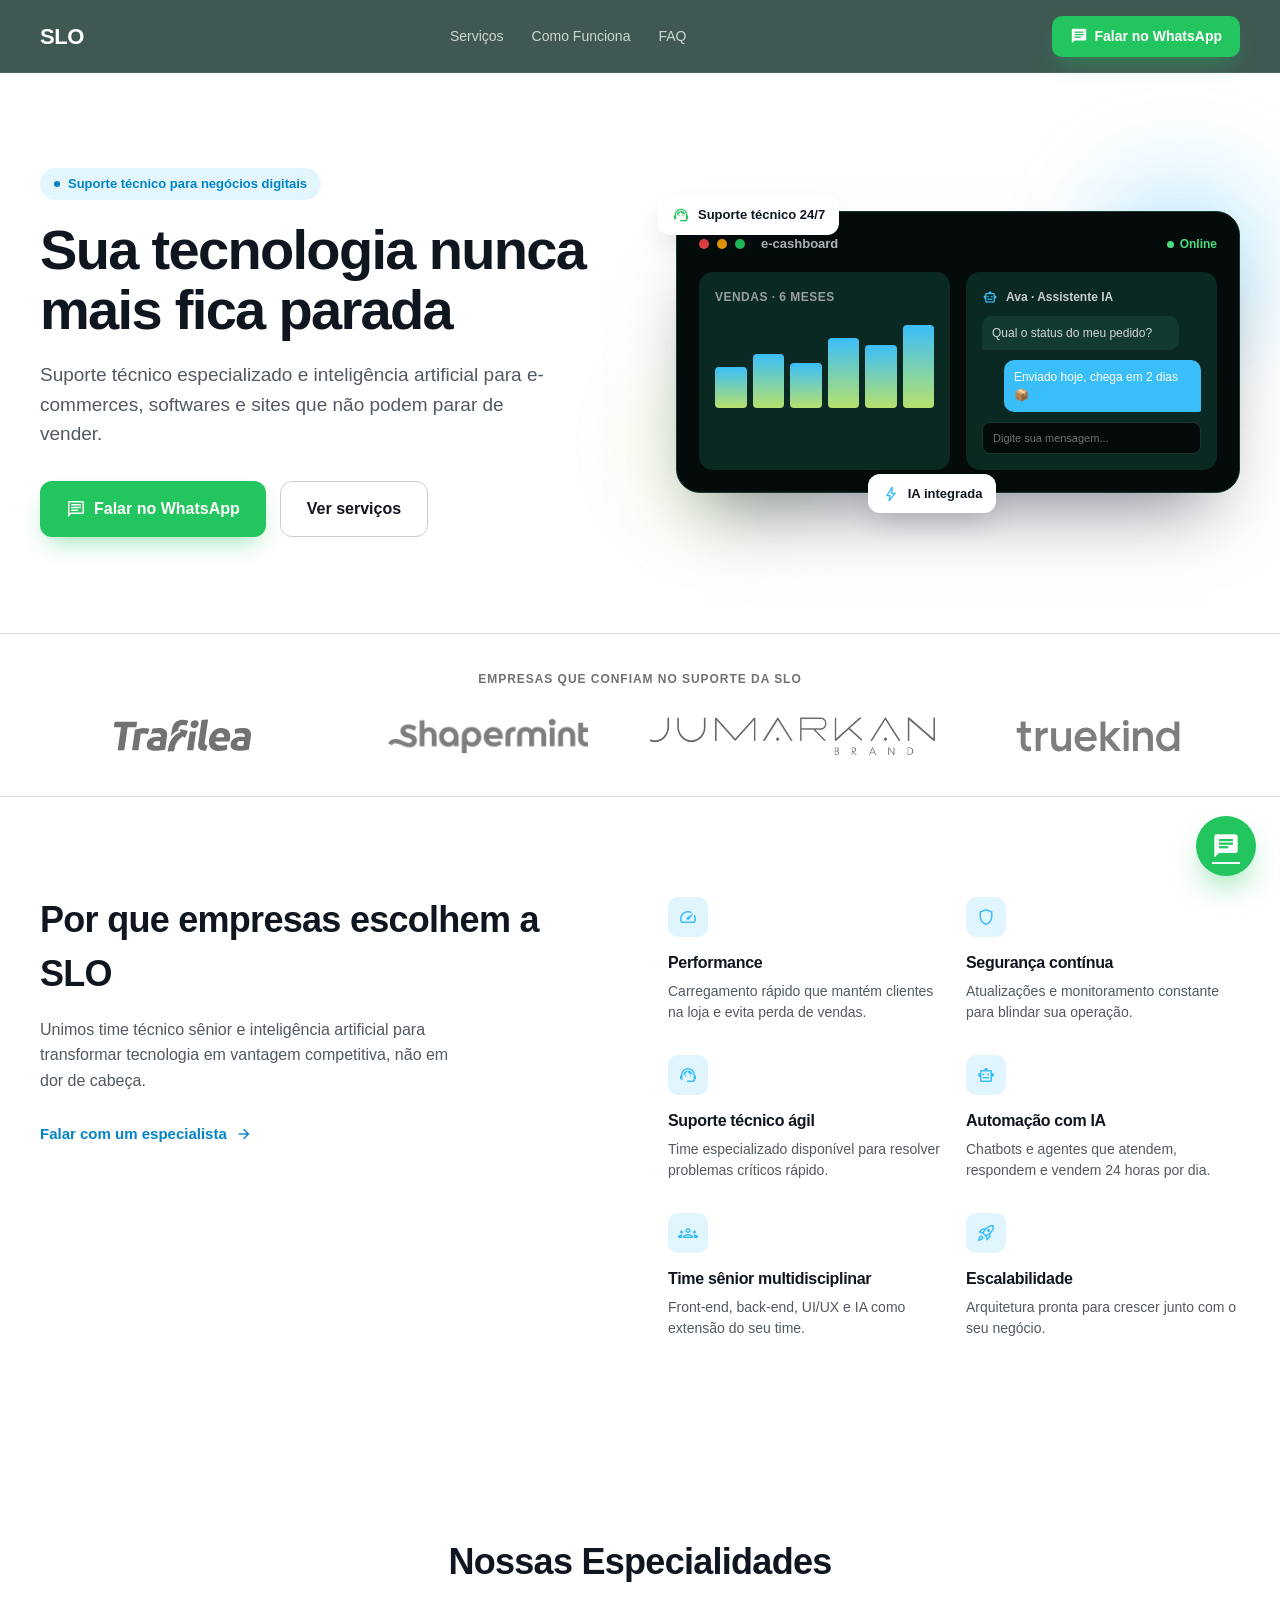
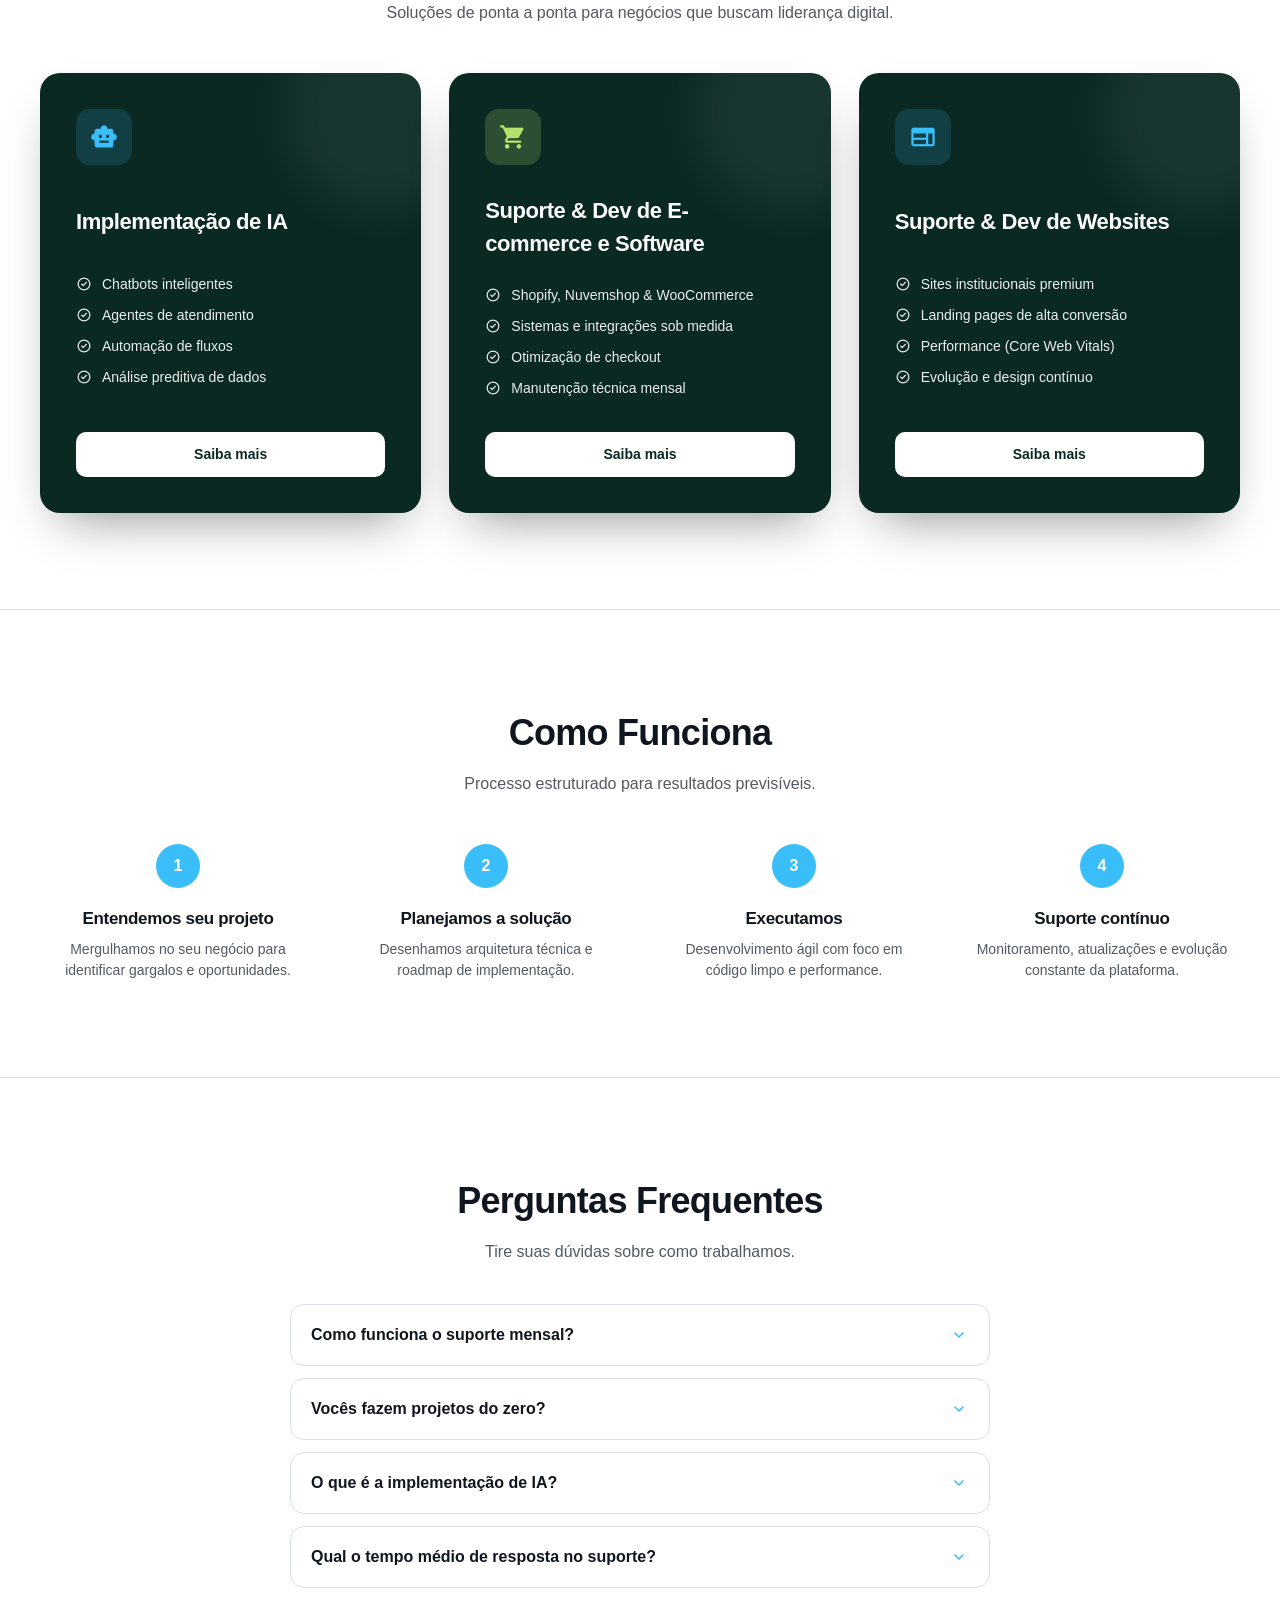
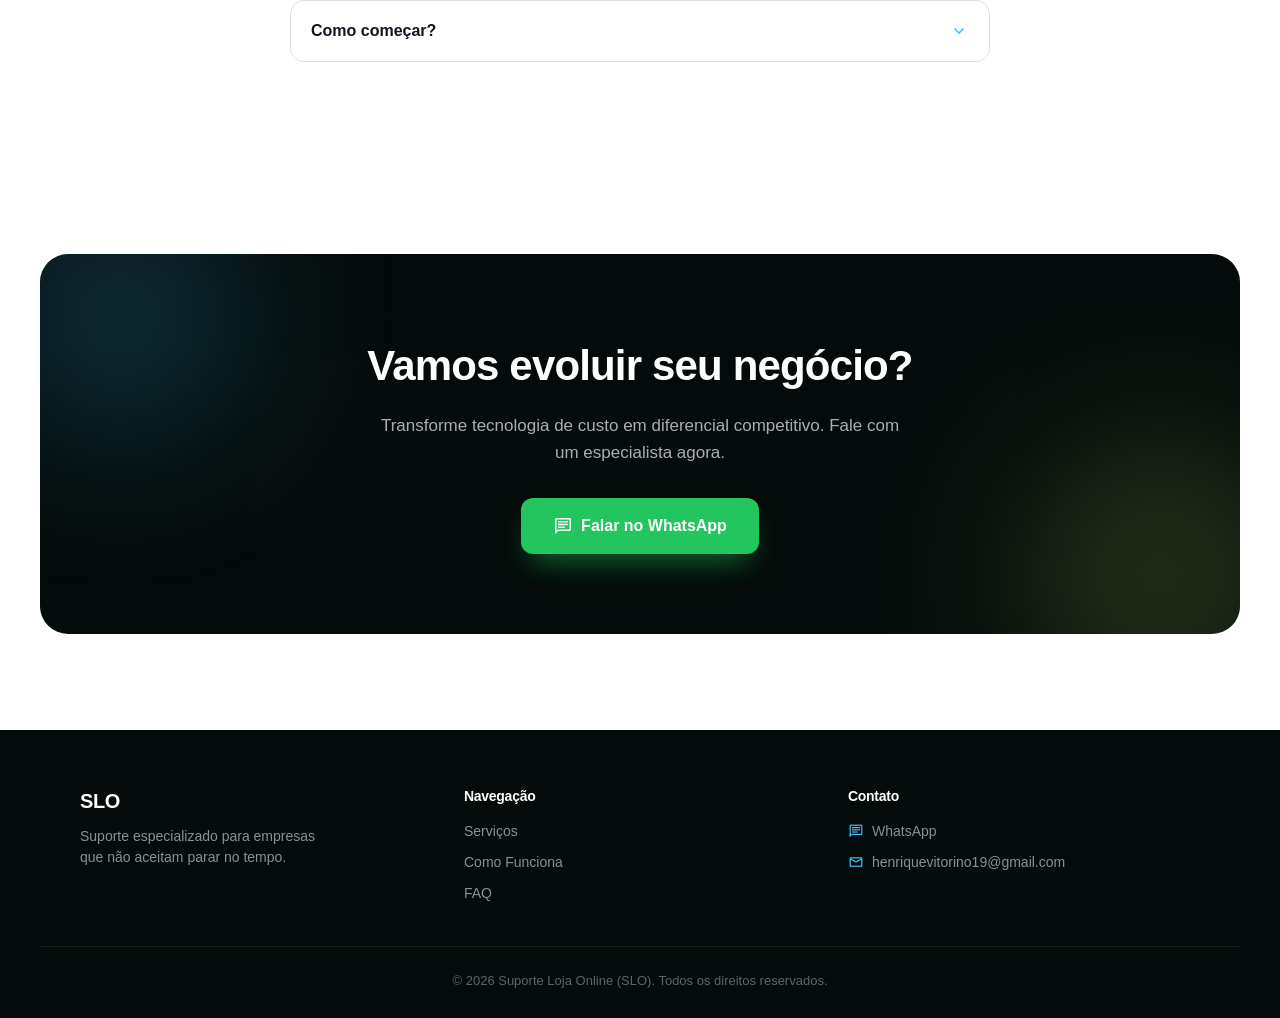
==== commit 09aaac10: "feat: v1.0" ====
--- a/index.html
+++ b/index.html
@@ -1,826 +1,362 @@
 <!DOCTYPE html>
-<html class="scroll-smooth" lang="pt-BR">
+<html lang="pt-BR">
 
 <head>
-    <meta charset="utf-8" />
-    <meta content="width=device-width, initial-scale=1.0" name="viewport" />
-
-    <!-- Favicons -->
-    <link rel="icon" href="images/favicon.svg" type="image/svg+xml" />
-    <link rel="icon" href="images/favicon-32x32.png" type="image/png" sizes="32x32" />
-    <link rel="icon" href="images/favicon-16x16.png" type="image/png" sizes="16x16" />
-    <link rel="apple-touch-icon" href="images/apple-touch-icon.png" sizes="180x180" />
-
-    <!-- SEO Meta Tags -->
-    <title>SLO - Suporte Loja Online | IA &amp; E-commerce</title>
-    <meta name="description"
-        content="SLO (Suporte Loja Online) une inteligência artificial de ponta e suporte técnico especializado para manter, otimizar e evoluir seu e-commerce e site institucional." />
-    <meta name="keywords"
-        content="suporte e-commerce, inteligência artificial e-commerce, shopify dev, nuvemshop dev, woocommerce suporte, landing pages, otimização core web vitals, chatbot e-commerce, suporte técnico" />
-    <meta name="robots" content="index, follow" />
-    <link rel="canonical" href="https://suportelojaonline.com.br" />
-
-    <!-- Open Graph (Facebook / LinkedIn) -->
-    <meta property="og:title" content="SLO - Suporte Loja Online | IA &amp; E-commerce" />
-    <meta property="og:description"
-        content="Une inteligência artificial e suporte técnico especializado para manter, otimizar e evoluir seu e-commerce e site institucional." />
-
-    <meta property="og:type" content="website" />
-    <meta property="og:url" content="https://suportelojaonline.com.br" />
-
-    <!-- Twitter Card -->
-    <meta name="twitter:card" content="summary_large_image" />
-    <meta name="twitter:title" content="SLO - Suporte Loja Online | IA &amp; E-commerce" />
-    <meta name="twitter:description"
-        content="Otimização, automação e desenvolvimento especializado para o seu negócio digital decolar." />
-
-
-    <!-- Resource Preconnects for Fonts -->
-    <link rel="preconnect" href="https://fonts.googleapis.com">
-    <link rel="preconnect" href="https://fonts.gstatic.com" crossorigin>
-    <link href="https://fonts.googleapis.com/css2?family=Inter:wght@400;500;600;700;800&amp;display=swap"
-        rel="stylesheet" />
-    <link
-        href="https://fonts.googleapis.com/css2?family=Material+Symbols+Outlined:wght,FILL@100..700,0..1&amp;display=swap"
-        rel="stylesheet" />
-
-    <!-- Compiled Production Stylesheet -->
-    <link rel="stylesheet" href="css/style.css" />
+  <meta charset="UTF-8" />
+  <meta name="viewport" content="width=device-width, initial-scale=1.0" />
+  <title>SLO — Suporte técnico e desenvolvimento para negócios digitais</title>
+  <meta name="description"
+    content="Suporte técnico especializado e inteligência artificial para e-commerces, softwares e sites que não podem parar de vender." />
+
+  <link rel="icon" href="favicon.ico" sizes="any" />
+  <link rel="icon" type="image/svg+xml" href="images/favicon.svg" />
+  <link rel="icon" type="image/png" sizes="32x32" href="images/favicon-32x32.png" />
+  <link rel="icon" type="image/png" sizes="16x16" href="images/favicon-16x16.png" />
+  <link rel="apple-touch-icon" href="images/favicon-32x32.png" />
+
+  <link rel="preconnect" href="https://fonts.googleapis.com" />
+  <link rel="preconnect" href="https://fonts.gstatic.com" crossorigin />
+  <link rel="stylesheet"
+    href="https://fonts.googleapis.com/css2?family=Material+Symbols+Outlined:opsz,wght,FILL,GRAD@20..48,100..700,0..1,-50..200" />
+  <link rel="stylesheet" href="styles.css" />
 </head>
 
-<body class="bg-surface text-on-surface font-body-md overflow-x-hidden">
-    <!-- Navbar -->
-    <header class="fixed top-0 w-full z-50 glass-nav border-b border-outline-variant/30 shadow-sm">
-        <div class="flex justify-between items-center h-[72px] px-gutter max-w-container-max mx-auto">
-            <div class="font-headline-sm text-headline-sm font-bold text-primary">SLO</div>
-            <nav class="hidden md:flex gap-lg items-center" aria-label="Navegação Principal">
-                <a class="font-label-md text-label-md text-on-surface-variant hover:text-primary transition-all duration-200 cursor-pointer active:scale-95"
-                    href="#servicos">Serviços</a>
-                <a class="font-label-md text-label-md text-on-surface-variant hover:text-primary transition-all duration-200 cursor-pointer active:scale-95"
-                    href="#como-funciona">Como Funciona</a>
-                <a class="font-label-md text-label-md text-on-surface-variant hover:text-primary transition-all duration-200 cursor-pointer active:scale-95"
-                    href="#diferenciais">Diferenciais</a>
-                <a class="font-label-md text-label-md text-on-surface-variant hover:text-primary transition-all duration-200 cursor-pointer active:scale-95"
-                    href="#faq">FAQ</a>
-            </nav>
-            <button type="button"
-                class="trigger-orcamento bg-primary text-white px-lg py-sm rounded-lg font-label-md transition-all hover:opacity-90 active:scale-95">
-                Solicitar Orçamento
-            </button>
-        </div>
-    </header>
-
-    <main class="pt-[72px]">
-        <!-- Hero Section -->
-        <section class="min-h-[870px] flex items-center px-gutter max-w-container-max mx-auto py-xxl">
-            <div class="grid md:grid-cols-2 gap-xxl items-center">
-                <div class="space-y-lg reveal">
-                    <h1
-                        class="font-headline-lg-mobile md:font-headline-lg text-headline-lg-mobile md:text-headline-lg leading-tight text-on-surface">
-                        Seu parceiro para manter e <span class="text-primary">evoluir</span> seu negócio digital
-                    </h1>
-                    <p class="text-body-lg font-body-lg text-on-surface-variant max-w-xl">
-                        Unimos inteligência artificial de ponta com suporte técnico especializado para garantir que sua
-                        loja online nunca pare de crescer. Performance, automação e evolução contínua.
-                    </p>
-                    <div class="flex flex-col sm:flex-row gap-md pt-md">
-                        <button type="button"
-                            class="trigger-orcamento bg-primary text-white px-xl py-md rounded-lg font-title-lg shadow-lg hover:shadow-xl transition-all active:scale-95 text-center">
-                            Solicitar Orçamento
-                        </button>
-                        <a href="https://wa.me/5531986067064?text=Ol%C3%A1%2C%20gostaria%20de%20solicitar%20um%20or%C3%A7amento%20para%20minha%20loja."
-                            target="_blank" rel="noopener noreferrer"
-                            aria-label="Falar com especialista no WhatsApp da SLO"
-                            class="flex items-center justify-center gap-sm bg-[#22C55E] text-white px-xl py-md rounded-lg font-title-lg shadow-lg hover:shadow-xl transition-all active:scale-95 text-center">
-                            <span class="material-symbols-outlined" style="font-variation-settings: 'FILL' 1;"
-                                aria-hidden="true">chat</span>
-                            Falar no WhatsApp
-                        </a>
-                    </div>
+<body>
+
+  <!-- ===== HEADER ===== -->
+  <header class="site-header" id="top">
+    <div class="container header-inner">
+      <a href="#top" class="wordmark">SLO</a>
+      <nav class="nav-links" aria-label="Navegação principal">
+        <a href="#servicos">Serviços</a>
+        <a href="#como-funciona">Como Funciona</a>
+        <a href="#faq">FAQ</a>
+      </nav>
+      <a class="btn btn-whatsapp header-cta"
+        href="https://wa.me/5531986067064?text=Ol%C3%A1!%20Quero%20falar%20com%20a%20SLO%20sobre%20suporte%20t%C3%A9cnico."
+        target="_blank" rel="noopener">
+        <span class="material-symbols-outlined">chat</span>
+        Falar no WhatsApp
+      </a>
+    </div>
+  </header>
+
+  <main>
+    <!-- ===== HERO ===== -->
+    <section class="hero reveal">
+      <div class="container hero-grid">
+        <div class="hero-copy">
+          <span class="eyebrow"><span class="dot"></span>Suporte técnico para negócios digitais</span>
+          <h1>Sua tecnologia nunca mais fica parada</h1>
+          <p class="lead">Suporte técnico especializado e inteligência artificial para e-commerces, softwares e sites
+            que não podem parar de vender.</p>
+          <div class="hero-actions">
+            <a class="btn btn-whatsapp"
+              href="https://wa.me/5531986067064?text=Ol%C3%A1!%20Quero%20falar%20com%20a%20SLO%20sobre%20suporte%20t%C3%A9cnico."
+              target="_blank" rel="noopener">
+              <span class="material-symbols-outlined">chat</span>
+              Falar no WhatsApp
+            </a>
+            <a class="btn btn-ghost" href="#servicos">Ver serviços</a>
+          </div>
+        </div>
+
+        <!-- Dashboard / chat mockup -->
+        <div class="hero-visual">
+          <span class="blob blob-a"></span>
+          <span class="blob blob-b"></span>
+
+          <div class="float-badge badge-top">
+            <span class="material-symbols-outlined">support_agent</span>
+            Suporte técnico 24/7
+          </div>
+          <div class="float-badge badge-bottom">
+            <span class="material-symbols-outlined">bolt</span>
+            IA integrada
+          </div>
+
+          <div class="mockup">
+            <div class="mockup-bar">
+              <span class="tl-dot red"></span>
+              <span class="tl-dot yellow"></span>
+              <span class="tl-dot green"></span>
+              <span class="mockup-title">e-cashboard</span>
+              <span class="mockup-status"><span class="live-dot"></span>Online</span>
+            </div>
+            <div class="mockup-body">
+              <div class="panel chart-panel">
+                <span class="panel-label">VENDAS · 6 MESES</span>
+                <div class="bars">
+                  <span class="bar" style="--h:45%"></span>
+                  <span class="bar" style="--h:60%"></span>
+                  <span class="bar" style="--h:50%"></span>
+                  <span class="bar" style="--h:78%"></span>
+                  <span class="bar" style="--h:70%"></span>
+                  <span class="bar" style="--h:92%"></span>
                 </div>
-                <div class="relative reveal delay-200">
-                    <!-- Main Dashboard Image -->
-                    <img src="images/hero2.png" alt="Dashboard do SLO - E-commerce e IA"
-                        class="w-full aspect-square object-cover rounded-[2rem] shadow-2xl border border-slate-700/50" />
-
-                    <!-- Decorative accents outside container -->
-                    <div class="absolute -top-6 -right-6 w-24 h-24 bg-primary/10 blur-3xl rounded-full"
-                        aria-hidden="true"></div>
-                    <div class="absolute -bottom-6 -left-6 w-32 h-32 bg-tertiary/10 blur-3xl rounded-full"
-                        aria-hidden="true"></div>
-                </div>
+              </div>
+              <div class="panel chat-panel">
+                <span class="panel-label ai-label"><span class="material-symbols-outlined">smart_toy</span>Ava ·
+                  Assistente IA</span>
+                <div class="chat-bubble bot">Qual o status do meu pedido?</div>
+                <div class="chat-bubble user">Enviado hoje, chega em 2 dias 📦</div>
+                <div class="chat-input">Digite sua mensagem...</div>
+              </div>
             </div>
-        </section>
-
-        <!-- Pain Points -->
-        <section class="bg-surface-container-low py-xxl px-gutter">
-            <div class="max-w-container-max mx-auto text-center mb-xxl reveal">
-                <h2 class="font-headline-md text-headline-md mb-md text-on-surface">Sua empresa enfrenta esses desafios?
-                </h2>
-                <div class="w-20 h-1 bg-primary mx-auto rounded-full" aria-hidden="true"></div>
-            </div>
-            <div class="max-w-container-max mx-auto grid grid-cols-1 md:grid-cols-2 lg:grid-cols-3 gap-lg">
-                <!-- Card 1 -->
-                <div
-                    class="bg-white p-lg rounded-xl border border-outline-variant/30 hover:shadow-xl transition-all hover:-translate-y-1 group reveal">
-                    <div
-                        class="w-12 h-12 rounded-lg bg-surface-container-low flex items-center justify-center text-primary mb-md group-hover:bg-primary group-hover:text-white transition-colors">
-                        <span class="material-symbols-outlined text-headline-sm" aria-hidden="true">speed</span>
-                    </div>
-                    <h3 class="font-title-lg text-title-lg mb-sm text-on-surface">Loja virtual lenta</h3>
-                    <p class="text-on-surface-variant">Sites lentos perdem conversões. Otimizamos sua performance para
-                        garantir o melhor tempo de carregamento.</p>
-                </div>
-                <!-- Card 2 -->
-                <div
-                    class="bg-white p-lg rounded-xl border border-outline-variant/30 hover:shadow-xl transition-all hover:-translate-y-1 group reveal">
-                    <div
-                        class="w-12 h-12 rounded-lg bg-surface-container-low flex items-center justify-center text-primary mb-md group-hover:bg-primary group-hover:text-white transition-colors">
-                        <span class="material-symbols-outlined text-headline-sm" aria-hidden="true">update</span>
-                    </div>
-                    <h3 class="font-title-lg text-title-lg mb-sm text-on-surface">Site desatualizado</h3>
-                    <p class="text-on-surface-variant">Mantenha seu negócio moderno e seguro com atualizações constantes
-                        de segurança e design.</p>
-                </div>
-                <!-- Card 3 -->
-                <div
-                    class="bg-white p-lg rounded-xl border border-outline-variant/30 hover:shadow-xl transition-all hover:-translate-y-1 group reveal">
-                    <div
-                        class="w-12 h-12 rounded-lg bg-surface-container-low flex items-center justify-center text-primary mb-md group-hover:bg-primary group-hover:text-white transition-colors">
-                        <span class="material-symbols-outlined text-headline-sm" aria-hidden="true">support_agent</span>
-                    </div>
-                    <h3 class="font-title-lg text-title-lg mb-sm text-on-surface">Falta de suporte técnico</h3>
-                    <p class="text-on-surface-variant">Tenha um time de especialistas à disposição para resolver
-                        problemas críticos em minutos, não dias.</p>
-                </div>
-                <!-- Card 4 -->
-                <div
-                    class="bg-white p-lg rounded-xl border border-outline-variant/30 hover:shadow-xl transition-all hover:-translate-y-1 group reveal">
-                    <div
-                        class="w-12 h-12 rounded-lg bg-surface-container-low flex items-center justify-center text-primary mb-md group-hover:bg-primary group-hover:text-white transition-colors">
-                        <span class="material-symbols-outlined text-headline-sm"
-                            aria-hidden="true">settings_suggest</span>
-                    </div>
-                    <h3 class="font-title-lg text-title-lg mb-sm text-on-surface">Processos manuais</h3>
-                    <p class="text-on-surface-variant">Elimine o trabalho repetitivo que trava sua operação. Automatize
-                        o que puder ser automatizado.</p>
-                </div>
-                <!-- Card 5 -->
-                <div
-                    class="bg-white p-lg rounded-xl border border-outline-variant/30 hover:shadow-xl transition-all hover:-translate-y-1 group reveal">
-                    <div
-                        class="w-12 h-12 rounded-lg bg-surface-container-low flex items-center justify-center text-primary mb-md group-hover:bg-primary group-hover:text-white transition-colors">
-                        <span class="material-symbols-outlined text-headline-sm" aria-hidden="true">robot</span>
-                    </div>
-                    <h3 class="font-title-lg text-title-lg mb-sm text-on-surface">Pouca automação</h3>
-                    <p class="text-on-surface-variant">Utilize IA para escalar seu atendimento e marketing sem aumentar
-                        drasticamente seus custos fixos.</p>
-                </div>
-                <!-- Card 6 -->
-                <div
-                    class="bg-white p-lg rounded-xl border border-outline-variant/30 hover:shadow-xl transition-all hover:-translate-y-1 group reveal">
-                    <div
-                        class="w-12 h-12 rounded-lg bg-surface-container-low flex items-center justify-center text-primary mb-md group-hover:bg-primary group-hover:text-white transition-colors">
-                        <span class="material-symbols-outlined text-headline-sm" aria-hidden="true">add_box</span>
-                    </div>
-                    <h3 class="font-title-lg text-title-lg mb-sm text-on-surface">Novas funcionalidades</h3>
-                    <p class="text-on-surface-variant">Precisa de um checkout customizado ou integração nova? Nós
-                        desenvolvemos para você.</p>
-                </div>
-            </div>
-        </section>
-
-        <!-- Services -->
-        <section class="py-xxl px-gutter max-w-container-max mx-auto" id="servicos">
-            <div class="text-center mb-xxl reveal">
-                <h2 class="font-headline-md text-headline-md mb-md text-on-surface">Nossas Especialidades</h2>
-                <p class="text-on-surface-variant max-w-2xl mx-auto">Soluções completas de ponta a ponta para negócios
-                    que buscam liderança digital.</p>
-            </div>
-            <div class="grid grid-cols-1 lg:grid-cols-3 gap-xl">
-                <!-- Service 1: AI -->
-                <div
-                    class="relative overflow-hidden rounded-2xl bg-secondary text-white p-xl flex flex-col justify-between min-h-[480px] shadow-2xl reveal group">
-                    <div class="relative z-10">
-                        <div
-                            class="w-16 h-16 rounded-full bg-white/10 backdrop-blur flex items-center justify-center mb-xl">
-                            <span class="material-symbols-outlined text-display"
-                                style="font-variation-settings: 'FILL' 1;" aria-hidden="true">smart_toy</span>
-                        </div>
-                        <h3 class="font-headline-sm text-headline-sm mb-lg">Implementação de IA</h3>
-                        <ul class="space-y-sm text-white/90">
-                            <li class="flex items-center gap-sm">
-                                <span class="material-symbols-outlined text-sm" aria-hidden="true">check_circle</span>
-                                Chatbots Inteligentes
-                            </li>
-                            <li class="flex items-center gap-sm">
-                                <span class="material-symbols-outlined text-sm" aria-hidden="true">check_circle</span>
-                                Agentes de Atendimento
-                            </li>
-                            <li class="flex items-center gap-sm">
-                                <span class="material-symbols-outlined text-sm" aria-hidden="true">check_circle</span>
-                                Automação de Fluxos
-                            </li>
-                            <li class="flex items-center gap-sm">
-                                <span class="material-symbols-outlined text-sm" aria-hidden="true">check_circle</span>
-                                Análise de Dados preditiva
-                            </li>
-                        </ul>
-                    </div>
-                    <div class="mt-xl relative z-10">
-                        <button type="button"
-                            class="trigger-orcamento bg-white text-secondary px-lg py-sm rounded-lg font-label-md w-full hover:bg-surface transition-colors">
-                            Saiba mais
-                        </button>
-                    </div>
-                    <div class="absolute top-0 right-0 -mr-20 -mt-20 w-64 h-64 bg-white/5 rounded-full blur-3xl group-hover:scale-125 transition-transform duration-700"
-                        aria-hidden="true"></div>
-                </div>
-                <!-- Service 2: E-commerce -->
-                <div
-                    class="relative overflow-hidden rounded-2xl bg-primary text-white p-xl flex flex-col justify-between min-h-[480px] shadow-2xl reveal delay-100 group">
-                    <div class="relative z-10">
-                        <div
-                            class="w-16 h-16 rounded-full bg-white/10 backdrop-blur flex items-center justify-center mb-xl">
-                            <span class="material-symbols-outlined text-display"
-                                style="font-variation-settings: 'FILL' 1;" aria-hidden="true">shopping_cart</span>
-                        </div>
-                        <h3 class="font-headline-sm text-headline-sm mb-lg">Suporte &amp; Dev E-commerce</h3>
-                        <ul class="space-y-sm text-white/90">
-                            <li class="flex items-center gap-sm">
-                                <span class="material-symbols-outlined text-sm" aria-hidden="true">check_circle</span>
-                                Shopify &amp; Nuvemshop
-                            </li>
-                            <li class="flex items-center gap-sm">
-                                <span class="material-symbols-outlined text-sm" aria-hidden="true">check_circle</span>
-                                WooCommerce Expert
-                            </li>
-                            <li class="flex items-center gap-sm">
-                                <span class="material-symbols-outlined text-sm" aria-hidden="true">check_circle</span>
-                                Otimização de Checkout
-                            </li>
-                            <li class="flex items-center gap-sm">
-                                <span class="material-symbols-outlined text-sm" aria-hidden="true">check_circle</span>
-                                Manutenção Técnica Mensal
-                            </li>
-                        </ul>
-                    </div>
-                    <div class="mt-xl relative z-10">
-                        <button type="button"
-                            class="trigger-orcamento bg-white text-primary px-lg py-sm rounded-lg font-label-md w-full hover:bg-surface transition-colors">
-                            Saiba mais
-                        </button>
-                    </div>
-                    <div class="absolute top-0 right-0 -mr-20 -mt-20 w-64 h-64 bg-white/5 rounded-full blur-3xl group-hover:scale-125 transition-transform duration-700"
-                        aria-hidden="true"></div>
-                </div>
-                <!-- Service 3: Websites -->
-                <div
-                    class="relative overflow-hidden rounded-2xl bg-surface-container-low text-on-surface p-xl flex flex-col justify-between min-h-[480px] shadow-lg border border-outline-variant/30 reveal delay-200 group">
-                    <div class="relative z-10">
-                        <div
-                            class="w-16 h-16 rounded-full bg-primary/10 flex items-center justify-center mb-xl text-primary">
-                            <span class="material-symbols-outlined text-display"
-                                style="font-variation-settings: 'FILL' 1;" aria-hidden="true">web</span>
-                        </div>
-                        <h3 class="font-headline-sm text-headline-sm mb-lg text-primary">Suporte &amp; Dev Websites</h3>
-                        <ul class="space-y-sm text-on-surface-variant">
-                            <li class="flex items-center gap-sm">
-                                <span class="material-symbols-outlined text-sm" aria-hidden="true">check_circle</span>
-                                Sites Institucionais Premium
-                            </li>
-                            <li class="flex items-center gap-sm">
-                                <span class="material-symbols-outlined text-sm" aria-hidden="true">check_circle</span>
-                                Landing Pages de Alta Conversão
-                            </li>
-                            <li class="flex items-center gap-sm">
-                                <span class="material-symbols-outlined text-sm" aria-hidden="true">check_circle</span>
-                                Performance (Core Web Vitals)
-                            </li>
-                            <li class="flex items-center gap-sm">
-                                <span class="material-symbols-outlined text-sm" aria-hidden="true">check_circle</span>
-                                Evolução e Design Contínuo
-                            </li>
-                        </ul>
-                    </div>
-                    <div class="mt-xl relative z-10">
-                        <button type="button"
-                            class="trigger-orcamento bg-primary text-white px-lg py-sm rounded-lg font-label-md w-full hover:opacity-90 transition-colors">
-                            Saiba mais
-                        </button>
-                    </div>
-                </div>
-            </div>
-        </section>
-
-        <!-- Timeline -->
-        <section class="bg-white py-xxl overflow-hidden" id="como-funciona">
-            <div class="max-w-container-max mx-auto px-gutter">
-                <div class="text-center mb-xxl reveal">
-                    <h2 class="font-headline-md text-headline-md mb-md text-on-surface">Como Funciona</h2>
-                    <p class="text-on-surface-variant">Processo estruturado para garantir resultados previsíveis.</p>
-                </div>
-                <div class="relative flex flex-col md:flex-row justify-between items-start gap-xl md:gap-0">
-                    <!-- Progress Line -->
-                    <div class="hidden md:block absolute top-[24px] left-0 w-full h-[2px] bg-outline-variant/30 z-0"
-                        aria-hidden="true">
-                        <div class="h-full bg-primary w-1/2 rounded-full"></div>
-                    </div>
-                    <!-- Step 1 -->
-                    <div class="relative z-10 flex flex-col items-center md:w-1/4 text-center px-md reveal">
-                        <div
-                            class="w-12 h-12 rounded-full bg-primary text-white flex items-center justify-center font-bold text-lg mb-md border-4 border-white shadow-md">
-                            1</div>
-                        <h3 class="font-title-lg text-title-lg mb-sm text-on-surface">Entendemos seu projeto</h3>
-                        <p class="text-on-surface-variant font-body-md">Mergulhamos no seu negócio para identificar
-                            gargalos e oportunidades.</p>
-                    </div>
-                    <!-- Step 2 -->
-                    <div class="relative z-10 flex flex-col items-center md:w-1/4 text-center px-md reveal delay-100">
-                        <div
-                            class="w-12 h-12 rounded-full bg-primary text-white flex items-center justify-center font-bold text-lg mb-md border-4 border-white shadow-md">
-                            2</div>
-                        <h3 class="font-title-lg text-title-lg mb-sm text-on-surface">Planejamos a solução</h3>
-                        <p class="text-on-surface-variant font-body-md">Desenhamos a arquitetura técnica e o roadmap de
-                            implementação.</p>
-                    </div>
-                    <!-- Step 3 -->
-                    <div class="relative z-10 flex flex-col items-center md:w-1/4 text-center px-md reveal delay-200">
-                        <div
-                            class="w-12 h-12 rounded-full bg-outline-variant text-white flex items-center justify-center font-bold text-lg mb-md border-4 border-white shadow-md">
-                            3</div>
-                        <h3 class="font-title-lg text-title-lg mb-sm text-on-surface">Executamos</h3>
-                        <p class="text-on-surface-variant font-body-md">Desenvolvimento ágil com foco em código limpo e
-                            performance.</p>
-                    </div>
-                    <!-- Step 4 -->
-                    <div class="relative z-10 flex flex-col items-center md:w-1/4 text-center px-md reveal delay-300">
-                        <div
-                            class="w-12 h-12 rounded-full bg-outline-variant text-white flex items-center justify-center font-bold text-lg mb-md border-4 border-white shadow-md">
-                            4</div>
-                        <h3 class="font-title-lg text-title-lg mb-sm text-on-surface">Suporte contínuo</h3>
-                        <p class="text-on-surface-variant font-body-md">Monitoramento, atualizações e evolução constante
-                            da sua plataforma.</p>
-                    </div>
-                </div>
-            </div>
-        </section>
-
-        <!-- Differentials -->
-        <section class="py-xxl px-gutter bg-surface-container-low" id="diferenciais">
-            <div class="max-w-container-max mx-auto">
-                <div class="text-center mb-xxl reveal">
-                    <h2 class="font-headline-md text-headline-md mb-md text-on-surface">Nossos Diferenciais</h2>
-                    <p class="text-on-surface-variant">Por que as empresas escolhem a SLO como braço tecnológico.</p>
-                </div>
-                <div class="grid grid-cols-2 md:grid-cols-4 gap-lg">
-                    <div class="p-lg bg-white rounded-xl text-center hover:shadow-lg transition-shadow reveal">
-                        <span class="material-symbols-outlined text-primary text-headline-md mb-sm"
-                            aria-hidden="true">bolt</span>
-                        <p class="font-label-md text-on-surface font-semibold">Atendimento Rápido</p>
-                    </div>
-                    <div class="p-lg bg-white rounded-xl text-center hover:shadow-lg transition-shadow reveal delay-75">
-                        <span class="material-symbols-outlined text-primary text-headline-md mb-sm"
-                            aria-hidden="true">code</span>
-                        <p class="font-label-md text-on-surface font-semibold">Código de Qualidade</p>
-                    </div>
-                    <div
-                        class="p-lg bg-white rounded-xl text-center hover:shadow-lg transition-shadow reveal delay-100">
-                        <span class="material-symbols-outlined text-primary text-headline-md mb-sm"
-                            aria-hidden="true">psychology</span>
-                        <p class="font-label-md text-on-surface font-semibold">Especialistas em IA</p>
-                    </div>
-                    <div
-                        class="p-lg bg-white rounded-xl text-center hover:shadow-lg transition-shadow reveal delay-150">
-                        <span class="material-symbols-outlined text-primary text-headline-md mb-sm"
-                            aria-hidden="true">shield</span>
-                        <p class="font-label-md text-on-surface font-semibold">Segurança de Dados</p>
-                    </div>
-                    <div
-                        class="p-lg bg-white rounded-xl text-center hover:shadow-lg transition-shadow reveal delay-200">
-                        <span class="material-symbols-outlined text-primary text-headline-md mb-sm"
-                            aria-hidden="true">monitoring</span>
-                        <p class="font-label-md text-on-surface font-semibold">Foco em Resultados</p>
-                    </div>
-                    <div
-                        class="p-lg bg-white rounded-xl text-center hover:shadow-lg transition-shadow reveal delay-225">
-                        <span class="material-symbols-outlined text-primary text-headline-md mb-sm"
-                            aria-hidden="true">groups</span>
-                        <p class="font-label-md text-on-surface font-semibold">Time Sênior</p>
-                    </div>
-                    <div
-                        class="p-lg bg-white rounded-xl text-center hover:shadow-lg transition-shadow reveal delay-250">
-                        <span class="material-symbols-outlined text-primary text-headline-md mb-sm"
-                            aria-hidden="true">rocket_launch</span>
-                        <p class="font-label-md text-on-surface font-semibold">Escalabilidade</p>
-                    </div>
-                    <div
-                        class="p-lg bg-white rounded-xl text-center hover:shadow-lg transition-shadow reveal delay-275">
-                        <span class="material-symbols-outlined text-primary text-headline-md mb-sm"
-                            aria-hidden="true">handshake</span>
-                        <p class="font-label-md text-on-surface font-semibold">Parceria Transparente</p>
-                    </div>
-                </div>
-            </div>
-        </section>
-
-        <!-- Tech Stack -->
-        <section class="py-xxl border-b border-outline-variant/30">
-            <div class="max-w-container-max mx-auto px-gutter text-center">
-                <p class="text-label-md font-label-md text-on-surface-variant uppercase tracking-widest mb-xl">
-                    Tecnologias que dominamos</p>
-                <div
-                    class="flex flex-wrap justify-center items-center gap-xl opacity-60 grayscale hover:grayscale-0 transition-all text-on-surface">
-                    <span class="font-headline-sm font-bold">SHOPIFY</span>
-                    <span class="font-headline-sm font-bold">WOOCOMMERCE</span>
-                    <span class="font-headline-sm font-bold">NUVEMSHOP</span>
-                    <span class="font-headline-sm font-bold">REACT</span>
-                    <span class="font-headline-sm font-bold">OPENAI</span>
-                    <span class="font-headline-sm font-bold">AWS</span>
-                    <span class="font-headline-sm font-bold">VIRTUAL</span>
-                </div>
-            </div>
-        </section>
-
-        <!-- FAQ -->
-        <section class="py-xxl px-gutter max-w-3xl mx-auto" id="faq">
-            <div class="text-center mb-xxl reveal">
-                <h2 class="font-headline-md text-headline-md mb-md text-on-surface">Perguntas Frequentes</h2>
-                <p class="text-on-surface-variant">Tire suas dúvidas sobre como trabalhamos.</p>
-            </div>
-
-            <div class="space-y-md">
-                <!-- FAQ Item 1 -->
-                <details name="faq"
-                    class="border border-outline-variant/30 rounded-xl overflow-hidden reveal bg-surface-container-lowest">
-                    <summary
-                        class="w-full flex justify-between items-center p-lg hover:bg-surface-container-low transition-colors text-left font-title-lg text-on-surface select-none">
-                        <span>Como funciona o suporte mensal?</span>
-                        <span
-                            class="material-symbols-outlined transition-transform duration-300 text-primary details-icon"
-                            aria-hidden="true">expand_more</span>
-                    </summary>
-                    <div
-                        class="p-lg bg-surface-container-low text-on-surface-variant border-t border-outline-variant/20 font-body-md">
-                        Oferecemos planos de horas mensais onde nosso time fica disponível para manutenção,
-                        atualizações, correções de bugs e evolução do seu site ou e-commerce.
-                    </div>
-                </details>
-
-                <!-- FAQ Item 2 -->
-                <details name="faq"
-                    class="border border-outline-variant/30 rounded-xl overflow-hidden reveal bg-surface-container-lowest">
-                    <summary
-                        class="w-full flex justify-between items-center p-lg hover:bg-surface-container-low transition-colors text-left font-title-lg text-on-surface select-none">
-                        <span>Vocês fazem projetos do zero?</span>
-                        <span
-                            class="material-symbols-outlined transition-transform duration-300 text-primary details-icon"
-                            aria-hidden="true">expand_more</span>
-                    </summary>
-                    <div
-                        class="p-lg bg-surface-container-low text-on-surface-variant border-t border-outline-variant/20 font-body-md">
-                        Sim! Desenvolvemos lojas Shopify, Nuvemshop, WooCommerce e sites institucionais do absoluto
-                        zero, focando em performance e conversão.
-                    </div>
-                </details>
-
-                <!-- FAQ Item 3 -->
-                <details name="faq"
-                    class="border border-outline-variant/30 rounded-xl overflow-hidden reveal bg-surface-container-lowest">
-                    <summary
-                        class="w-full flex justify-between items-center p-lg hover:bg-surface-container-low transition-colors text-left font-title-lg text-on-surface select-none">
-                        <span>O que é a implementação de IA?</span>
-                        <span
-                            class="material-symbols-outlined transition-transform duration-300 text-primary details-icon"
-                            aria-hidden="true">expand_more</span>
-                    </summary>
-                    <div
-                        class="p-lg bg-surface-container-low text-on-surface-variant border-t border-outline-variant/20 font-body-md">
-                        Integramos modelos como GPT-4 em seu atendimento para criar assistentes virtuais que entendem o
-                        cliente, resolvem dúvidas e até fecham vendas de forma autônoma.
-                    </div>
-                </details>
-
-                <!-- FAQ Item 4 -->
-                <details name="faq"
-                    class="border border-outline-variant/30 rounded-xl overflow-hidden reveal bg-surface-container-lowest">
-                    <summary
-                        class="w-full flex justify-between items-center p-lg hover:bg-surface-container-low transition-colors text-left font-title-lg text-on-surface select-none">
-                        <span>Qual o tempo médio de resposta no suporte?</span>
-                        <span
-                            class="material-symbols-outlined transition-transform duration-300 text-primary details-icon"
-                            aria-hidden="true">expand_more</span>
-                    </summary>
-                    <div
-                        class="p-lg bg-surface-container-low text-on-surface-variant border-t border-outline-variant/20 font-body-md">
-                        Para casos críticos, nosso tempo de resposta é de até 2 horas úteis. Para demandas rotineiras,
-                        respondemos em até 24 horas úteis.
-                    </div>
-                </details>
-
-                <!-- FAQ Item 5 -->
-                <details name="faq"
-                    class="border border-outline-variant/30 rounded-xl overflow-hidden reveal bg-surface-container-lowest">
-                    <summary
-                        class="w-full flex justify-between items-center p-lg hover:bg-surface-container-low transition-colors text-left font-title-lg text-on-surface select-none">
-                        <span>Preciso contratar um desenvolvedor fixo?</span>
-                        <span
-                            class="material-symbols-outlined transition-transform duration-300 text-primary details-icon"
-                            aria-hidden="true">expand_more</span>
-                    </summary>
-                    <div
-                        class="p-lg bg-surface-container-low text-on-surface-variant border-t border-outline-variant/20 font-body-md">
-                        Não. Ao contratar a SLO, você tem acesso a um time completo (Front-end, Back-end, UI/UX e IA)
-                        pelo custo de uma única mensalidade, sem encargos trabalhistas.
-                    </div>
-                </details>
-
-                <!-- FAQ Item 6 -->
-                <details name="faq"
-                    class="border border-outline-variant/30 rounded-xl overflow-hidden reveal bg-surface-container-lowest">
-                    <summary
-                        class="w-full flex justify-between items-center p-lg hover:bg-surface-container-low transition-colors text-left font-title-lg text-on-surface select-none">
-                        <span>Como solicitar um orçamento?</span>
-                        <span
-                            class="material-symbols-outlined transition-transform duration-300 text-primary details-icon"
-                            aria-hidden="true">expand_more</span>
-                    </summary>
-                    <div
-                        class="p-lg bg-surface-container-low text-on-surface-variant border-t border-outline-variant/20 font-body-md">
-                        Basta clicar no botão "Solicitar Orçamento" ou falar conosco pelo WhatsApp. Em até 24h
-                        entraremos em contato para uma conversa técnica.
-                    </div>
-                </details>
-            </div>
-        </section>
-
-        <!-- Final CTA -->
-        <section class="py-xxl px-gutter reveal">
-            <div
-                class="max-w-container-max mx-auto bg-inverse-surface rounded-[2rem] p-xl md:p-xxl text-center text-white relative overflow-hidden">
-                <div class="relative z-10 space-y-lg">
-                    <h2 class="font-headline-lg-mobile md:font-headline-lg text-headline-lg-mobile md:text-headline-lg">
-                        Vamos evoluir seu negócio?</h2>
-                    <p class="text-body-lg text-inverse-on-surface max-w-2xl mx-auto opacity-80 font-normal">
-                        Transforme sua tecnologia de um custo para um diferencial competitivo. Agende uma consultoria
-                        gratuita hoje mesmo.
-                    </p>
-                    <div class="flex flex-col sm:flex-row gap-md justify-center items-center">
-                        <button type="button"
-                            class="trigger-orcamento bg-primary text-white px-xl py-md rounded-lg font-title-lg shadow-xl hover:opacity-90 transition-all active:scale-95 w-full sm:w-auto">
-                            Solicitar Orçamento Agora
-                        </button>
-                        <a href="https://wa.me/5531986067064?text=Ol%C3%A1%2C%20gostaria%20de%20solicitar%20um%20or%C3%A7amento%20para%20minha%20loja."
-                            target="_blank" rel="noopener noreferrer"
-                            aria-label="Falar com especialista no WhatsApp da SLO"
-                            class="bg-white/10 text-white backdrop-blur border border-white/20 px-xl py-md rounded-lg font-title-lg hover:bg-white/20 transition-all active:scale-95 w-full sm:w-auto text-center inline-block">
-                            Falar com Especialista
-                        </a>
-                    </div>
-                </div>
-                <!-- Background visual -->
-                <div class="absolute top-0 left-0 w-full h-full opacity-10 pointer-events-none" aria-hidden="true">
-                    <div class="absolute -top-24 -left-24 w-96 h-96 bg-primary rounded-full blur-[120px]"></div>
-                    <div class="absolute -bottom-24 -right-24 w-96 h-96 bg-tertiary rounded-full blur-[120px]"></div>
-                </div>
-            </div>
-        </section>
-    </main>
-
-    <!-- Footer -->
-    <footer class="bg-inverse-surface w-full py-xxl border-t border-outline-variant/10 text-inverse-on-surface">
-        <div class="grid grid-cols-1 md:grid-cols-4 gap-lg px-gutter max-w-container-max mx-auto">
-            <div class="space-y-md">
-                <div class="font-headline-sm text-headline-sm font-bold text-white">SLO</div>
-                <p class="text-inverse-on-surface opacity-70 text-body-md">Suporte especializado para empresas que não
-                    aceitam parar no tempo.</p>
-            </div>
-            <div>
-                <h3 class="font-title-lg mb-md text-white font-semibold">Navegação</h3>
-                <ul class="space-y-sm">
-                    <li><a class="text-inverse-on-surface opacity-70 hover:opacity-100 hover:text-primary transition-all inline-block hover:-translate-y-0.5"
-                            href="#servicos">Serviços</a></li>
-                    <li><a class="text-inverse-on-surface opacity-70 hover:opacity-100 hover:text-primary transition-all inline-block hover:-translate-y-0.5"
-                            href="#como-funciona">Como Funciona</a></li>
-                    <li><a class="text-inverse-on-surface opacity-70 hover:opacity-100 hover:text-primary transition-all inline-block hover:-translate-y-0.5"
-                            href="#diferenciais">Diferenciais</a></li>
-                    <li><a class="text-inverse-on-surface opacity-70 hover:opacity-100 hover:text-primary transition-all inline-block hover:-translate-y-0.5"
-                            href="#faq">FAQ</a></li>
-                </ul>
-            </div>
-            <div>
-                <h3 class="font-title-lg mb-md text-white font-semibold">Suporte</h3>
-                <ul class="space-y-sm">
-                    <li><a class="text-inverse-on-surface opacity-70 hover:opacity-100 hover:text-primary transition-all inline-block hover:-translate-y-0.5"
-                            href="#">Políticas de Privacidade</a></li>
-                    <li><a class="text-inverse-on-surface opacity-70 hover:opacity-100 hover:text-primary transition-all inline-block hover:-translate-y-0.5"
-                            href="#">Termos de Uso</a></li>
-                </ul>
-            </div>
-            <div>
-                <h3 class="font-title-lg mb-md text-white font-semibold">Fale Conosco</h3>
-                <p class="text-inverse-on-surface opacity-70 text-body-md mb-md">henriquevitorino19@gmail.com</p>
-                <div class="flex gap-sm">
-                    <a href="mailto:henriquevitorino19@gmail.com" aria-label="Enviar e-mail para SLO"
-                        class="w-10 h-10 rounded-full bg-white/10 flex items-center justify-center text-white cursor-pointer hover:bg-primary transition-all">
-                        <span class="material-symbols-outlined text-sm" aria-hidden="true">alternate_email</span>
-                    </a>
-                    <a href="tel:+5531986067064" aria-label="Ligar para suporte da SLO"
-                        class="w-10 h-10 rounded-full bg-white/10 flex items-center justify-center text-white cursor-pointer hover:bg-primary transition-all">
-                        <span class="material-symbols-outlined text-sm" aria-hidden="true">phone</span>
-                    </a>
-                </div>
-            </div>
-        </div>
-        <div class="max-w-container-max mx-auto px-gutter mt-xxl pt-lg border-t border-white/5 text-center">
-            <p class="text-inverse-on-surface text-body-md opacity-50">© 2024 Suporte Loja Online (SLO). Todos os
-                direitos reservados.</p>
-        </div>
-    </footer>
-
-    <!-- Floating WhatsApp Button -->
-    <a class="fixed bottom-lg right-lg w-16 h-16 bg-[#22C55E] text-white rounded-full flex items-center justify-center shadow-2xl z-[60] hover:scale-110 active:scale-95 transition-all"
-        href="https://wa.me/5531986067064?text=Ol%C3%A1%2C%20gostaria%20de%20conversar%20sobre%20suporte%20para%20minha%20loja."
-        target="_blank" rel="noopener noreferrer" aria-label="Falar no WhatsApp com o time da SLO">
-        <span class="material-symbols-outlined text-headline-sm" style="font-variation-settings: 'FILL' 1;"
-            aria-hidden="true">chat</span>
-        <span class="absolute -top-1 -right-1 flex h-5 w-5">
-            <span class="animate-ping absolute inline-flex h-full w-full rounded-full bg-white opacity-75"></span>
-            <span class="relative inline-flex rounded-full h-5 w-5 bg-red-500 border-2 border-white"></span>
-        </span>
-    </a>
-
-    <!-- Back to Top Button -->
-    <button type="button"
-        class="fixed bottom-xxl right-lg mb-16 w-12 h-12 bg-white border border-outline-variant/30 text-primary rounded-full flex items-center justify-center shadow-lg z-[60] opacity-0 translate-y-10 transition-all pointer-events-none hover:bg-primary hover:text-white"
-        id="backToTop" aria-label="Voltar para o topo da página">
-        <span class="material-symbols-outlined" aria-hidden="true">arrow_upward</span>
-    </button>
-
-    <!-- Native Budget Dialog Modal -->
-    <dialog id="orcamento-dialog"
-        class="w-[calc(100%-32px)] max-w-lg bg-white rounded-xl shadow-2xl border border-outline-variant/30 p-lg focus:outline-none">
-        <div class="flex justify-between items-center mb-md border-b border-outline-variant/20 pb-sm">
-            <h2 class="font-headline-sm text-headline-sm text-primary font-bold">Solicitar Orçamento</h2>
-            <button id="close-dialog-btn" type="button"
-                class="text-on-surface-variant hover:text-error transition-colors p-sm flex items-center justify-center rounded-lg"
-                aria-label="Fechar modal">
-                <span class="material-symbols-outlined text-headline-sm" aria-hidden="true">close</span>
-            </button>
-        </div>
-        <p class="text-body-md text-on-surface-variant mb-lg">
-            Preencha os campos abaixo e nosso time de especialistas entrará em contato em até 24 horas úteis.
-        </p>
-        <form id="orcamento-form" class="space-y-md">
-            <div>
-                <label for="form-nome" class="block font-label-md text-label-md text-on-surface-variant mb-xs">Nome
-                    Completo</label>
-                <input type="text" id="form-nome" name="nome" required autocomplete="name"
-                    class="w-full border border-outline-variant/50 rounded-lg p-sm focus:border-primary focus:ring-1 focus:ring-primary focus:outline-none text-on-surface bg-white"
-                    placeholder="Seu nome" />
-            </div>
-            <div>
-                <label for="form-email" class="block font-label-md text-label-md text-on-surface-variant mb-xs">E-mail
-                    Profissional</label>
-                <input type="email" id="form-email" name="email" required autocomplete="email"
-                    class="w-full border border-outline-variant/50 rounded-lg p-sm focus:border-primary focus:ring-1 focus:ring-primary focus:outline-none text-on-surface bg-white"
-                    placeholder="exemplo@empresa.com" />
-            </div>
-            <div>
-                <label for="form-whatsapp"
-                    class="block font-label-md text-label-md text-on-surface-variant mb-xs">WhatsApp / Telefone</label>
-                <input type="tel" id="form-whatsapp" name="whatsapp" required autocomplete="tel"
-                    class="w-full border border-outline-variant/50 rounded-lg p-sm focus:border-primary focus:ring-1 focus:ring-primary focus:outline-none text-on-surface bg-white"
-                    placeholder="(11) 99999-9999" />
-            </div>
-            <div>
-                <label for="form-mensagem"
-                    class="block font-label-md text-label-md text-on-surface-variant mb-xs">Descreva seu projeto</label>
-                <textarea id="form-mensagem" name="mensagem" rows="4" required
-                    class="w-full border border-outline-variant/50 rounded-lg p-sm focus:border-primary focus:ring-1 focus:ring-primary focus:outline-none text-on-surface bg-white resize-none"
-                    placeholder="Ex: Preciso de suporte para otimizar minha loja Shopify e criar um chatbot inteligente."></textarea>
-            </div>
-            <div class="flex gap-md pt-sm justify-end">
-                <button id="cancel-dialog-btn" type="button"
-                    class="px-lg py-sm rounded-lg font-label-md text-on-surface-variant hover:bg-surface-container-low transition-all">
-                    Cancelar
-                </button>
-                <button type="submit"
-                    class="bg-primary text-white px-lg py-sm rounded-lg font-label-md hover:opacity-90 active:scale-95 transition-all shadow-md">
-                    Enviar Solicitação
-                </button>
-            </div>
-        </form>
-    </dialog>
-
-    <!-- Success Toast Notification -->
-    <div id="success-toast"
-        class="fixed bottom-lg left-1/2 -translate-x-1/2 bg-inverse-surface text-inverse-on-surface px-xl py-md rounded-xl shadow-2xl flex items-center gap-md z-[100] transition-all duration-300 transform translate-y-24 opacity-0 pointer-events-none">
-        <span class="material-symbols-outlined text-[#22C55E]" aria-hidden="true"
-            style="font-variation-settings: 'FILL' 1;">check_circle</span>
-        <div class="text-body-md font-medium">Orçamento solicitado com sucesso! Retornaremos em breve.</div>
+          </div>
+        </div>
+      </div>
+    </section>
+
+    <!-- ===== TRUST BAR ===== -->
+    <section class="trust reveal">
+      <div class="container">
+        <p class="trust-label">Empresas que confiam no suporte da SLO</p>
+        <div class="logo-row">
+          <a class="logo-slot" href="https://www.trafilea.com/" target="_blank" rel="noopener noreferrer"><img
+              class="invert" src="images/trafilea.png" alt="Trafilea" /></a>
+          <a class="logo-slot" href="https://shapermint.com/" target="_blank" rel="noopener noreferrer"><img
+              src="images/shapermint.png" alt="Shapermint" /></a>
+          <a class="logo-slot" href="https://jumarkanbrand.com.br/" target="_blank" rel="noopener noreferrer"><img
+              src="images/jumarkan.png" alt="Jumarkan" /></a>
+          <a class="logo-slot" href="https://truekind.com/" target="_blank" rel="noopener noreferrer"><img
+              src="images/truekind.png" alt="Truekind" /></a>
+        </div>
+      </div>
+    </section>
+
+    <!-- ===== HIGHLIGHTS ===== -->
+    <section class="highlights reveal">
+      <div class="container highlights-grid">
+        <div class="highlights-intro">
+          <h2>Por que empresas escolhem a SLO</h2>
+          <p>Unimos time técnico sênior e inteligência artificial para transformar tecnologia em vantagem competitiva,
+            não em dor de cabeça.</p>
+          <a class="text-link"
+            href="https://wa.me/5531986067064?text=Ol%C3%A1!%20Quero%20falar%20com%20um%20especialista%20da%20SLO."
+            target="_blank" rel="noopener">Falar com um especialista <span
+              class="material-symbols-outlined">arrow_forward</span></a>
+        </div>
+        <div class="feature-grid">
+          <div class="feature">
+            <span class="chip chip-cyan"><span class="material-symbols-outlined">speed</span></span>
+            <h3>Performance</h3>
+            <p>Carregamento rápido que mantém clientes na loja e evita perda de vendas.</p>
+          </div>
+          <div class="feature">
+            <span class="chip chip-cyan"><span class="material-symbols-outlined">shield</span></span>
+            <h3>Segurança contínua</h3>
+            <p>Atualizações e monitoramento constante para blindar sua operação.</p>
+          </div>
+          <div class="feature">
+            <span class="chip chip-cyan"><span class="material-symbols-outlined">support_agent</span></span>
+            <h3>Suporte técnico ágil</h3>
+            <p>Time especializado disponível para resolver problemas críticos rápido.</p>
+          </div>
+          <div class="feature">
+            <span class="chip chip-cyan"><span class="material-symbols-outlined">smart_toy</span></span>
+            <h3>Automação com IA</h3>
+            <p>Chatbots e agentes que atendem, respondem e vendem 24 horas por dia.</p>
+          </div>
+          <div class="feature">
+            <span class="chip chip-cyan"><span class="material-symbols-outlined">groups</span></span>
+            <h3>Time sênior multidisciplinar</h3>
+            <p>Front-end, back-end, UI/UX e IA como extensão do seu time.</p>
+          </div>
+          <div class="feature">
+            <span class="chip chip-cyan"><span class="material-symbols-outlined">rocket_launch</span></span>
+            <h3>Escalabilidade</h3>
+            <p>Arquitetura pronta para crescer junto com o seu negócio.</p>
+          </div>
+        </div>
+      </div>
+    </section>
+
+    <!-- ===== SERVICES ===== -->
+    <section class="services reveal" id="servicos">
+      <div class="container">
+        <div class="section-head">
+          <h2>Nossas Especialidades</h2>
+          <p>Soluções de ponta a ponta para negócios que buscam liderança digital.</p>
+        </div>
+        <div class="service-grid">
+          <article class="service-card">
+            <span class="chip chip-lg chip-cyan"><span class="material-symbols-outlined">smart_toy</span></span>
+            <h3>Implementação de IA</h3>
+            <ul class="check-list">
+              <li><span class="material-symbols-outlined">check_circle</span>Chatbots inteligentes</li>
+              <li><span class="material-symbols-outlined">check_circle</span>Agentes de atendimento</li>
+              <li><span class="material-symbols-outlined">check_circle</span>Automação de fluxos</li>
+              <li><span class="material-symbols-outlined">check_circle</span>Análise preditiva de dados</li>
+            </ul>
+            <a class="btn btn-light"
+              href="https://wa.me/5531986067064?text=Quero%20saber%20mais%20sobre%20Implementa%C3%A7%C3%A3o%20de%20IA."
+              target="_blank" rel="noopener">Saiba mais</a>
+          </article>
+
+          <article class="service-card">
+            <span class="chip chip-lg chip-lime"><span class="material-symbols-outlined">shopping_cart</span></span>
+            <h3>Suporte &amp; Dev de E-commerce e Software</h3>
+            <ul class="check-list">
+              <li><span class="material-symbols-outlined">check_circle</span>Shopify, Nuvemshop &amp; WooCommerce</li>
+              <li><span class="material-symbols-outlined">check_circle</span>Sistemas e integrações sob medida</li>
+              <li><span class="material-symbols-outlined">check_circle</span>Otimização de checkout</li>
+              <li><span class="material-symbols-outlined">check_circle</span>Manutenção técnica mensal</li>
+            </ul>
+            <a class="btn btn-light"
+              href="https://wa.me/5531986067064?text=Quero%20saber%20mais%20sobre%20Suporte%20e%20Dev%20de%20E-commerce."
+              target="_blank" rel="noopener">Saiba mais</a>
+          </article>
+
+          <article class="service-card">
+            <span class="chip chip-lg chip-cyan"><span class="material-symbols-outlined">web</span></span>
+            <h3>Suporte &amp; Dev de Websites</h3>
+            <ul class="check-list">
+              <li><span class="material-symbols-outlined">check_circle</span>Sites institucionais premium</li>
+              <li><span class="material-symbols-outlined">check_circle</span>Landing pages de alta conversão</li>
+              <li><span class="material-symbols-outlined">check_circle</span>Performance (Core Web Vitals)</li>
+              <li><span class="material-symbols-outlined">check_circle</span>Evolução e design contínuo</li>
+            </ul>
+            <a class="btn btn-light"
+              href="https://wa.me/5531986067064?text=Quero%20saber%20mais%20sobre%20Suporte%20e%20Dev%20de%20Websites."
+              target="_blank" rel="noopener">Saiba mais</a>
+          </article>
+        </div>
+      </div>
+    </section>
+
+    <!-- ===== COMO FUNCIONA ===== -->
+    <section class="process reveal" id="como-funciona">
+      <div class="container">
+        <div class="section-head">
+          <h2>Como Funciona</h2>
+          <p>Processo estruturado para resultados previsíveis.</p>
+        </div>
+        <div class="steps">
+          <div class="step">
+            <span class="step-num">1</span>
+            <h3>Entendemos seu projeto</h3>
+            <p>Mergulhamos no seu negócio para identificar gargalos e oportunidades.</p>
+          </div>
+          <div class="step">
+            <span class="step-num">2</span>
+            <h3>Planejamos a solução</h3>
+            <p>Desenhamos arquitetura técnica e roadmap de implementação.</p>
+          </div>
+          <div class="step">
+            <span class="step-num">3</span>
+            <h3>Executamos</h3>
+            <p>Desenvolvimento ágil com foco em código limpo e performance.</p>
+          </div>
+          <div class="step">
+            <span class="step-num">4</span>
+            <h3>Suporte contínuo</h3>
+            <p>Monitoramento, atualizações e evolução constante da plataforma.</p>
+          </div>
+        </div>
+      </div>
+    </section>
+
+    <!-- ===== FAQ ===== -->
+    <section class="faq reveal" id="faq">
+      <div class="container faq-inner">
+        <div class="section-head">
+          <h2>Perguntas Frequentes</h2>
+          <p>Tire suas dúvidas sobre como trabalhamos.</p>
+        </div>
+
+        <div class="faq-list">
+          <details name="faq">
+            <summary>Como funciona o suporte mensal?<span class="material-symbols-outlined">expand_more</span></summary>
+            <div class="faq-answer">Oferecemos planos de horas mensais onde nosso time fica disponível para manutenção,
+              atualizações, correções de bugs e evolução do seu site ou e-commerce.</div>
+          </details>
+
+          <details name="faq">
+            <summary>Vocês fazem projetos do zero?<span class="material-symbols-outlined">expand_more</span></summary>
+            <div class="faq-answer">Sim! Desenvolvemos lojas Shopify, Nuvemshop, WooCommerce, softwares sob medida e
+              sites institucionais do absoluto zero, focando em performance e conversão.</div>
+          </details>
+
+          <details name="faq">
+            <summary>O que é a implementação de IA?<span class="material-symbols-outlined">expand_more</span></summary>
+            <div class="faq-answer">Integramos IA de ponta no seu atendimento para criar assistentes virtuais que
+              entendem o cliente, resolvem dúvidas e até fecham vendas de forma autônoma.</div>
+          </details>
+
+          <details name="faq">
+            <summary>Qual o tempo médio de resposta no suporte?<span
+                class="material-symbols-outlined">expand_more</span></summary>
+            <div class="faq-answer">Para casos críticos, nosso tempo de resposta é de até 2 horas úteis. Para demandas
+              rotineiras, respondemos em até 24 horas úteis.</div>
+          </details>
+
+          <details name="faq">
+            <summary>Como começar?<span class="material-symbols-outlined">expand_more</span></summary>
+            <div class="faq-answer">Basta chamar no WhatsApp. Em até 24h entraremos em contato para uma conversa técnica
+              sobre seu projeto.</div>
+          </details>
+        </div>
+      </div>
+    </section>
+
+    <!-- ===== FINAL CTA ===== -->
+    <section class="final-cta reveal">
+      <div class="container">
+        <div class="cta-panel">
+          <span class="blob blob-c"></span>
+          <span class="blob blob-d"></span>
+          <div class="cta-content">
+            <h2>Vamos evoluir seu negócio?</h2>
+            <p>Transforme tecnologia de custo em diferencial competitivo. Fale com um especialista agora.</p>
+            <a class="btn btn-whatsapp"
+              href="https://wa.me/5531986067064?text=Ol%C3%A1!%20Quero%20evoluir%20meu%20neg%C3%B3cio%20com%20a%20SLO."
+              target="_blank" rel="noopener">
+              <span class="material-symbols-outlined">chat</span>
+              Falar no WhatsApp
+            </a>
+          </div>
+        </div>
+      </div>
+    </section>
+  </main>
+
+  <!-- ===== FOOTER ===== -->
+  <footer class="site-footer">
+    <div class="container footer-grid">
+      <div class="footer-brand">
+        <span class="wordmark">SLO</span>
+        <p>Suporte especializado para empresas que não aceitam parar no tempo.</p>
+      </div>
+      <div class="footer-col">
+        <h4>Navegação</h4>
+        <a href="#servicos">Serviços</a>
+        <a href="#como-funciona">Como Funciona</a>
+        <a href="#faq">FAQ</a>
+      </div>
+      <div class="footer-col">
+        <h4>Contato</h4>
+        <a href="https://wa.me/5531986067064" target="_blank" rel="noopener"><span
+            class="material-symbols-outlined">chat</span>WhatsApp</a>
+        <a href="mailto:henriquevitorino19@gmail.com"><span
+            class="material-symbols-outlined">mail</span>henriquevitorino19@gmail.com</a>
+      </div>
     </div>
-
-    <!-- Script Section -->
-    <script>
-        document.addEventListener('DOMContentLoaded', () => {
-            // Reveal Animations on Scroll
-            const revealElements = document.querySelectorAll(".reveal");
-            const reveal = () => {
-                const windowHeight = window.innerHeight;
-                const elementVisible = 150;
-
-                revealElements.forEach(el => {
-                    const elementTop = el.getBoundingClientRect().top;
-                    if (elementTop < windowHeight - elementVisible) {
-                        el.classList.add("active");
-                    }
-                });
-            };
-
-            // Optimize scroll event with RequestAnimationFrame
-            let scrollTimeout;
-            window.addEventListener("scroll", () => {
-                if (!scrollTimeout) {
-                    window.requestAnimationFrame(() => {
-                        reveal();
-                        scrollTimeout = null;
-                    });
-                    scrollTimeout = true;
-                }
-            });
-            reveal(); // Initial run on load
-
-            // Back to Top Button Logic
-            const backToTopBtn = document.getElementById('backToTop');
-            window.addEventListener('scroll', () => {
-                if (window.scrollY > 500) {
-                    backToTopBtn.classList.remove('opacity-0', 'translate-y-10', 'pointer-events-none');
-                    backToTopBtn.classList.add('opacity-100', 'translate-y-0', 'pointer-events-auto');
-                } else {
-                    backToTopBtn.classList.add('opacity-0', 'translate-y-10', 'pointer-events-none');
-                    backToTopBtn.classList.remove('opacity-100', 'translate-y-0', 'pointer-events-auto');
-                }
-            });
-
-            backToTopBtn.addEventListener('click', () => {
-                window.scrollTo({ top: 0, behavior: 'smooth' });
-            });
-
-            // Native Budget Request Dialog Logic
-            const orcamentoDialog = document.getElementById('orcamento-dialog');
-            const orcamentoForm = document.getElementById('orcamento-form');
-            const successToast = document.getElementById('success-toast');
-
-            // Wire up triggers
-            document.querySelectorAll('.trigger-orcamento').forEach(btn => {
-                btn.addEventListener('click', () => {
-                    orcamentoDialog.showModal();
-                });
-            });
-
-            const closeDialog = () => {
-                orcamentoDialog.close();
-            };
-
-            document.getElementById('close-dialog-btn').addEventListener('click', closeDialog);
-            document.getElementById('cancel-dialog-btn').addEventListener('click', closeDialog);
-
-            // Light-dismiss callback: Close modal when clicking on the backdrop area
-            orcamentoDialog.addEventListener('click', (e) => {
-                const rect = orcamentoDialog.getBoundingClientRect();
-                const isInDialog = (
-                    rect.top <= e.clientY && e.clientY <= rect.top + rect.height &&
-                    rect.left <= e.clientX && e.clientX <= rect.left + rect.width
-                );
-                if (!isInDialog) {
-                    orcamentoDialog.close();
-                }
-            });
-
-            // Form Submit handler
-            orcamentoForm.addEventListener('submit', (e) => {
-                e.preventDefault();
-
-                // Retrieve form data
-                const formData = new FormData(orcamentoForm);
-                console.log('Orçamento solicitado:', Object.fromEntries(formData.entries()));
-
-                // Reset and close dialog
-                orcamentoForm.reset();
-                orcamentoDialog.close();
-
-                // Trigger animated success Toast
-                successToast.classList.remove('translate-y-24', 'opacity-0', 'pointer-events-none');
-                successToast.classList.add('translate-y-0', 'opacity-100', 'pointer-events-auto');
-
-                setTimeout(() => {
-                    successToast.classList.add('translate-y-24', 'opacity-0', 'pointer-events-none');
-                    successToast.classList.remove('translate-y-0', 'opacity-100', 'pointer-events-auto');
-                }, 4000);
-            });
-        });
-    </script>
+    <div class="container footer-bottom">
+      <p>© <span id="year"></span> Suporte Loja Online (SLO). Todos os direitos reservados.</p>
+    </div>
+  </footer>
+
+  <!-- Floating buttons -->
+  <a class="fab-whatsapp" href="https://wa.me/5531986067064?text=Ol%C3%A1!%20Quero%20falar%20com%20a%20SLO."
+    target="_blank" rel="noopener" aria-label="Falar no WhatsApp">
+    <span class="material-symbols-outlined">chat</span>
+  </a>
+  <button class="back-to-top" id="backToTop" aria-label="Voltar ao topo">
+    <span class="material-symbols-outlined">arrow_upward</span>
+  </button>
+
+  <script src="script.js"></script>
 </body>
 
 </html>
--- a/styles.css
+++ b/styles.css
@@ -0,0 +1,331 @@
+/* ===== Tokens (matched to reference) ===== */
+:root {
+  --dark1: #050B0A;
+  --dark2: #0A2923;
+  --dark3: #123A31;
+  --accent: #3ABEF9;
+  --accent-dark: #0284C7;
+  --accent-soft: rgba(58, 190, 249, 0.14);
+  --lime: #B7E16D;
+  --wa: #22C55E;
+  --wa-dark: #1ea952;
+
+  --text: oklch(20% 0.02 258);
+  --muted: oklch(46% 0.02 258);
+  --line: oklch(90% 0.01 255);
+
+  --maxw: 1280px;
+  --px: clamp(16px, 4vw, 40px);
+  --sy: clamp(56px, 8vw, 96px);
+
+  --font: -apple-system, BlinkMacSystemFont, "Segoe UI", Roboto, Helvetica, Arial, sans-serif;
+}
+
+* { margin: 0; padding: 0; box-sizing: border-box; }
+
+html { scroll-behavior: smooth; }
+
+body {
+  font-family: var(--font);
+  background: #fff;
+  color: var(--text);
+  line-height: 1.5;
+  -webkit-font-smoothing: antialiased;
+  overflow-x: hidden;
+}
+
+.container { width: 100%; max-width: var(--maxw); margin: 0 auto; padding: 0 var(--px); }
+
+.material-symbols-outlined { font-size: 20px; line-height: 1; vertical-align: middle; }
+
+h1, h2, h3, h4 { letter-spacing: -0.02em; }
+
+/* ===== Buttons ===== */
+.btn {
+  display: inline-flex; align-items: center; gap: 8px;
+  font-weight: 600; font-size: 16px;
+  padding: 15px 26px; border-radius: 12px;
+  text-decoration: none; border: none; cursor: pointer;
+  transition: transform .15s ease, box-shadow .2s ease, background .2s ease;
+}
+.btn:hover { transform: translateY(-2px); }
+.btn-whatsapp { background: var(--wa); color: #fff; box-shadow: 0 12px 24px -8px rgba(34,197,94,.45); }
+.btn-whatsapp:hover { background: var(--wa-dark); }
+.btn-ghost { background: transparent; color: var(--text); border: 1.5px solid oklch(85% 0.01 255); }
+.btn-ghost:hover { background: #f6f7f4; }
+.btn-light { background: #fff; color: var(--dark2); text-align: center; justify-content: center; padding: 12px; border-radius: 10px; font-size: 14px; font-weight: 600; }
+.btn-light:hover { background: #eef0ea; }
+
+.text-link {
+  display: inline-flex; align-items: center; gap: 8px;
+  color: var(--accent-dark); font-weight: 600; font-size: 15px; text-decoration: none;
+}
+.text-link .material-symbols-outlined { font-size: 18px; transition: transform .2s ease; }
+.text-link:hover .material-symbols-outlined { transform: translateX(3px); }
+
+/* ===== Header ===== */
+.site-header {
+  position: fixed; top: 0; left: 0; width: 100%; z-index: 50;
+  background: rgba(10, 41, 35, .78);
+  backdrop-filter: blur(14px); -webkit-backdrop-filter: blur(14px);
+  border-bottom: 1px solid rgba(255,255,255,.08);
+}
+.header-inner { display: flex; align-items: center; justify-content: space-between; height: 72px; }
+.wordmark { font-size: 22px; font-weight: 800; letter-spacing: -.02em; color: #fff; text-decoration: none; }
+.nav-links { display: flex; gap: 28px; }
+.nav-links a { color: rgba(255,255,255,.75); text-decoration: none; font-weight: 500; font-size: 14px; }
+.nav-links a:hover { color: #fff; }
+.header-cta {
+  display: flex; align-items: center; gap: 6px;
+  background: var(--wa); color: #fff; text-decoration: none;
+  padding: 10px 18px; border-radius: 10px; font-size: 14px; font-weight: 600;
+  transition: background .2s ease;
+}
+.header-cta:hover { background: var(--wa-dark); }
+.header-cta .material-symbols-outlined { font-size: 18px; font-variation-settings: 'FILL' 1; }
+
+/* ===== Main / Hero ===== */
+main { padding-top: 72px; }
+
+.hero { padding: clamp(48px, 8vw, 96px) 0; }
+.hero-grid {
+  display: grid; grid-template-columns: repeat(auto-fit, minmax(360px, 1fr));
+  gap: clamp(32px, 6vw, 72px); align-items: center;
+}
+
+.eyebrow {
+  display: inline-flex; align-items: center; gap: 8px;
+  background: var(--accent-soft); color: var(--accent-dark);
+  padding: 6px 14px; border-radius: 999px; font-size: 13px; font-weight: 600;
+  margin-bottom: 20px;
+}
+.eyebrow .dot { width: 6px; height: 6px; border-radius: 50%; background: currentColor; animation: pulseDot 2s ease-in-out infinite; }
+@keyframes pulseDot { 0%,100% { opacity: 1; transform: scale(1); } 50% { opacity: .4; transform: scale(.7); } }
+
+.hero h1 { font-size: clamp(34px, 5vw, 56px); line-height: 1.08; font-weight: 800; letter-spacing: -.03em; margin: 0 0 20px; }
+.lead { font-size: clamp(17px, 2vw, 19px); line-height: 1.55; color: var(--muted); max-width: 520px; margin: 0 0 32px; }
+.hero-actions { display: flex; flex-wrap: wrap; gap: 14px; }
+
+/* Hero visual */
+.hero-visual { position: relative; }
+.blob { position: absolute; border-radius: 50%; z-index: 0; }
+.blob-a { width: 160px; height: 160px; background: var(--accent); opacity: .35; filter: blur(50px); top: -30px; right: -20px; animation: blobPulse 7s ease-in-out infinite; }
+.blob-b { width: 140px; height: 140px; background: var(--lime); opacity: .3; filter: blur(50px); bottom: -20px; left: -20px; animation: blobPulse 8s 1s ease-in-out infinite; }
+@keyframes blobPulse { 0%,100% { transform: scale(1); opacity: .3; } 50% { transform: scale(1.15); opacity: .45; } }
+
+.mockup {
+  position: relative; z-index: 2;
+  background: var(--dark1); border-radius: 24px; padding: 22px;
+  box-shadow: 0 40px 70px -30px rgba(15,23,42,.55);
+  border: 1px solid var(--dark3);
+}
+.mockup-bar { display: flex; align-items: center; gap: 8px; margin-bottom: 18px; }
+.tl-dot { width: 10px; height: 10px; border-radius: 50%; }
+.tl-dot.red { background: #ef4444; } .tl-dot.yellow { background: #f59e0b; } .tl-dot.green { background: #22c55e; }
+.mockup-title { margin-left: 8px; color: oklch(80% 0.01 255); font-size: 13px; font-weight: 600; }
+.mockup-status { margin-left: auto; display: flex; align-items: center; gap: 6px; font-size: 12px; color: #4ade80; font-weight: 600; }
+.live-dot { width: 7px; height: 7px; border-radius: 50%; background: #4ade80; animation: pulseDot 2s ease-in-out infinite; }
+
+.mockup-body { display: grid; grid-template-columns: repeat(auto-fit, minmax(160px, 1fr)); gap: 16px; }
+.panel { background: var(--dark2); border-radius: 14px; padding: 16px; }
+.panel-label { display: block; margin: 0 0 12px; font-size: 12px; color: oklch(70% 0.01 255); font-weight: 600; text-transform: uppercase; letter-spacing: .04em; }
+
+.bars { display: flex; align-items: flex-end; gap: 6px; height: 90px; }
+.bar {
+  flex: 1; height: 0; align-self: flex-end; border-radius: 4px;
+  background: linear-gradient(180deg, var(--accent), var(--lime));
+  transform-origin: bottom;
+  transition: height .8s cubic-bezier(.2,.7,.3,1);
+}
+.bars.animate .bar { height: var(--h); }
+
+.chat-panel { display: flex; flex-direction: column; gap: 10px; }
+.ai-label { display: flex; align-items: center; gap: 8px; margin-bottom: 0; letter-spacing: 0; text-transform: none; color: oklch(85% 0.01 255); font-size: 12px; font-weight: 600; }
+.ai-label .material-symbols-outlined { font-size: 16px; color: var(--accent); }
+.chat-bubble { font-size: 12px; padding: 8px 10px; max-width: 90%; }
+.chat-bubble.bot { background: var(--dark3); color: oklch(88% 0.01 255); border-radius: 10px 10px 10px 2px; }
+.chat-bubble.user { background: var(--accent); color: #fff; border-radius: 10px 10px 2px 10px; align-self: flex-end; }
+.chat-input { margin-top: auto; background: var(--dark1); border: 1px solid var(--dark3); border-radius: 8px; padding: 7px 10px; font-size: 11px; color: oklch(55% 0.01 255); }
+
+.float-badge {
+  position: absolute; z-index: 3;
+  display: flex; align-items: center; gap: 8px;
+  background: #fff; color: var(--text); font-weight: 600; font-size: 13px;
+  padding: 10px 14px; border-radius: 12px; box-shadow: 0 14px 30px -10px rgba(15,23,42,.25);
+}
+.badge-top { top: -16px; left: -18px; animation: floatY 5s ease-in-out infinite; }
+.badge-top .material-symbols-outlined { font-size: 18px; color: var(--wa); }
+.badge-bottom { bottom: -20px; left: 34%; animation: floatY 6s .5s ease-in-out infinite; }
+.badge-bottom .material-symbols-outlined { font-size: 18px; color: var(--accent); }
+@keyframes floatY { 0%,100% { transform: translateY(0); } 50% { transform: translateY(-10px); } }
+
+/* ===== Trust ===== */
+.trust { border-top: 1px solid var(--line); border-bottom: 1px solid var(--line); background: #fff; }
+.trust .container { padding-top: 36px; padding-bottom: 36px; }
+.trust-label { text-align: center; font-size: 12px; font-weight: 600; letter-spacing: .08em; text-transform: uppercase; color: oklch(55% 0.01 255); margin: 0 0 24px; }
+.logo-row { display: grid; grid-template-columns: repeat(auto-fit, minmax(120px, 1fr)); gap: 20px; align-items: center; }
+.logo-slot {
+  height: 48px;
+  display: flex; align-items: center; justify-content: center;
+}
+.logo-slot img {
+  max-width: 100%; max-height: 40px; width: auto; object-fit: contain;
+  opacity: .6; filter: grayscale(1);
+  transition: opacity .2s ease, filter .2s ease;
+}
+.logo-slot img:hover { opacity: 1; filter: grayscale(0); }
+/* White logos on transparent bg: force dark so they show on the white section */
+.logo-slot img.invert { filter: brightness(0); opacity: .55; }
+.logo-slot img.invert:hover { filter: brightness(0); opacity: .85; }
+
+/* ===== Highlights ===== */
+.highlights .container { padding-top: var(--sy); padding-bottom: var(--sy); }
+.highlights-grid { display: grid; grid-template-columns: repeat(auto-fit, minmax(320px, 1fr)); gap: 56px; }
+.highlights-intro h2 { font-size: clamp(26px, 3.4vw, 36px); font-weight: 800; margin: 0 0 16px; }
+.highlights-intro p { font-size: 16px; line-height: 1.6; color: var(--muted); margin: 0 0 28px; max-width: 420px; }
+
+.feature-grid { display: grid; grid-template-columns: repeat(auto-fit, minmax(220px, 1fr)); gap: 24px; }
+.feature { padding: 4px 0; }
+.feature h3 { font-size: 16px; font-weight: 700; margin: 0 0 6px; }
+.feature p { font-size: 14px; line-height: 1.5; color: var(--muted); margin: 0; }
+
+.chip {
+  display: flex; align-items: center; justify-content: center;
+  width: 40px; height: 40px; border-radius: 10px;
+  background: var(--accent-soft); color: var(--accent-dark); margin-bottom: 14px;
+}
+.chip .material-symbols-outlined { font-size: 20px; }
+
+/* ===== Services ===== */
+.services .container { padding-top: var(--sy); padding-bottom: var(--sy); }
+.section-head { text-align: center; margin-bottom: 48px; }
+.section-head h2 { font-size: clamp(26px, 3.4vw, 36px); font-weight: 800; margin: 0 0 12px; }
+.section-head p { font-size: 16px; color: var(--muted); margin: 0; }
+
+.service-grid { display: grid; grid-template-columns: repeat(auto-fit, minmax(300px, 1fr)); gap: 28px; }
+.service-card {
+  position: relative; overflow: hidden;
+  background: var(--dark2); color: #fff;
+  border-radius: 20px; padding: 36px; min-height: 440px;
+  display: flex; flex-direction: column; justify-content: space-between;
+  box-shadow: 0 24px 48px -20px rgba(5,11,10,.45);
+  transition: transform .2s ease, box-shadow .2s ease;
+}
+.service-card::after {
+  content: ""; position: absolute; top: -60px; right: -60px;
+  width: 200px; height: 200px; background: rgba(255,255,255,.06);
+  border-radius: 50%; filter: blur(20px);
+}
+.service-card:hover { transform: translateY(-6px); box-shadow: 0 34px 60px -20px rgba(5,11,10,.5); }
+.service-card > * { position: relative; z-index: 1; }
+.chip-lg {
+  width: 56px; height: 56px; border-radius: 14px; margin-bottom: 24px;
+  display: flex; align-items: center; justify-content: center;
+}
+.chip-lg .material-symbols-outlined { font-size: 28px; font-variation-settings: 'FILL' 1; }
+.chip-cyan { background: rgba(58,190,249,.15); }
+.chip-cyan .material-symbols-outlined { color: var(--accent); }
+.chip-lime { background: rgba(183,225,109,.20); }
+.chip-lime .material-symbols-outlined { color: var(--lime); }
+.service-card h3 { font-size: 22px; font-weight: 700; margin: 0 0 20px; }
+.check-list { list-style: none; display: flex; flex-direction: column; gap: 10px; }
+.check-list li { display: flex; align-items: center; gap: 10px; font-size: 14px; opacity: .92; }
+.check-list .material-symbols-outlined { font-size: 16px; flex-shrink: 0; color: #fff; }
+.service-card .btn-light { margin-top: 28px; }
+
+/* ===== Process ===== */
+.process { background: #fff; padding: var(--sy) 0; border-top: 1px solid var(--line); border-bottom: 1px solid var(--line); }
+.steps { display: grid; grid-template-columns: repeat(auto-fit, minmax(220px, 1fr)); gap: 32px; }
+.step { text-align: center; padding: 0 12px; }
+.step-num {
+  width: 44px; height: 44px; border-radius: 50%;
+  background: var(--accent); color: #fff;
+  display: flex; align-items: center; justify-content: center;
+  font-weight: 700; font-size: 16px; margin: 0 auto 18px;
+}
+.step h3 { font-size: 17px; font-weight: 700; margin: 0 0 8px; }
+.step p { font-size: 14px; line-height: 1.5; color: var(--muted); margin: 0; }
+
+/* ===== FAQ ===== */
+.faq .container { padding-top: var(--sy); padding-bottom: var(--sy); }
+.faq-inner { max-width: 780px; margin: 0 auto; }
+.faq .section-head { margin-bottom: 40px; }
+.faq-list { display: flex; flex-direction: column; gap: 12px; }
+.faq details { border: 1px solid var(--line); border-radius: 14px; overflow: hidden; background: #fff; }
+.faq summary {
+  display: flex; align-items: center; justify-content: space-between; gap: 12px;
+  padding: 18px 20px; font-size: 16px; font-weight: 600; cursor: pointer; list-style: none;
+}
+.faq summary::-webkit-details-marker { display: none; }
+.faq summary .material-symbols-outlined { color: var(--accent); flex-shrink: 0; transition: transform .25s ease; }
+.faq details[open] summary .material-symbols-outlined { transform: rotate(180deg); }
+.faq-answer { padding: 0 20px 20px; font-size: 15px; line-height: 1.6; color: var(--muted); }
+
+/* ===== Final CTA ===== */
+.final-cta { padding: clamp(48px, 8vw, 96px) 0; }
+.cta-panel {
+  position: relative; overflow: hidden;
+  max-width: var(--maxw); margin: 0 auto;
+  background: var(--dark1); border-radius: 28px;
+  padding: clamp(40px, 8vw, 80px) clamp(24px, 6vw, 48px); text-align: center;
+}
+.blob-c { width: 280px; height: 280px; background: var(--accent); opacity: .18; filter: blur(80px); top: -80px; left: -60px; animation: none; }
+.blob-d { width: 280px; height: 280px; background: var(--lime); opacity: .18; filter: blur(80px); bottom: -80px; right: -60px; animation: none; }
+.cta-content { position: relative; z-index: 1; }
+.cta-content h2 { font-size: clamp(28px, 4vw, 42px); font-weight: 800; color: #fff; margin: 0 0 16px; }
+.cta-content p { font-size: 17px; line-height: 1.55; color: oklch(75% 0.01 255); max-width: 520px; margin: 0 auto 32px; }
+.cta-content .btn-whatsapp { padding: 16px 32px; font-weight: 700; box-shadow: 0 16px 30px -10px rgba(34,197,94,.5); }
+
+/* ===== Footer ===== */
+.site-footer { background: var(--dark1); padding: 56px var(--px) 28px; }
+.footer-grid {
+  max-width: var(--maxw); margin: 0 auto;
+  display: grid; grid-template-columns: repeat(auto-fit, minmax(200px, 1fr)); gap: 32px;
+  padding-bottom: 32px; border-bottom: 1px solid rgba(255,255,255,.08);
+}
+.footer-brand .wordmark { display: inline-block; font-size: 20px; margin-bottom: 10px; }
+.footer-brand p { font-size: 14px; color: oklch(65% 0.01 255); line-height: 1.5; max-width: 260px; margin: 0; }
+.footer-col h4 { font-size: 14px; font-weight: 700; color: #fff; margin: 0 0 14px; }
+.footer-col { display: flex; flex-direction: column; }
+.footer-col a { display: flex; align-items: center; gap: 8px; font-size: 14px; color: oklch(65% 0.01 255); text-decoration: none; margin-bottom: 10px; }
+.footer-col a:hover { color: #fff; }
+.footer-col a .material-symbols-outlined { font-size: 16px; color: var(--accent); }
+.footer-bottom { max-width: var(--maxw); margin: 0 auto; }
+.footer-bottom p { text-align: center; font-size: 13px; color: oklch(50% 0.01 255); margin: 24px 0 0; }
+
+/* ===== Floating buttons ===== */
+.fab-whatsapp {
+  position: fixed; bottom: 24px; right: 24px; z-index: 60;
+  width: 60px; height: 60px; border-radius: 50%;
+  background: var(--wa); color: #fff;
+  display: flex; align-items: center; justify-content: center;
+  box-shadow: 0 16px 30px -8px rgba(34,197,94,.5);
+  transition: transform .15s ease;
+}
+.fab-whatsapp:hover { transform: scale(1.08); }
+.fab-whatsapp .material-symbols-outlined { font-size: 28px; font-variation-settings: 'FILL' 1; }
+
+.back-to-top {
+  position: fixed; bottom: 96px; right: 24px; z-index: 60;
+  width: 46px; height: 46px; border-radius: 50%;
+  background: #fff; color: var(--accent); border: 1px solid var(--line);
+  display: flex; align-items: center; justify-content: center; cursor: pointer;
+  box-shadow: 0 6px 20px rgba(15,23,42,.12);
+  opacity: 0; visibility: hidden; transform: translateY(10px);
+  transition: opacity .25s ease, transform .25s ease, visibility .25s;
+}
+.back-to-top.visible { opacity: 1; visibility: visible; transform: translateY(0); }
+.back-to-top:hover { transform: translateY(-2px); }
+
+/* ===== Scroll reveal ===== */
+.reveal { opacity: 0; transform: translateY(24px); transition: opacity .7s ease, transform .7s ease; }
+.reveal.in-view { opacity: 1; transform: none; }
+
+/* ===== Responsive ===== */
+@media (max-width: 860px) {
+  .nav-links { display: none; }
+}
+@media (max-width: 560px) {
+  .header-cta span:not(.material-symbols-outlined) { display: none; }
+  .hero-actions .btn { flex: 1; justify-content: center; }
+}
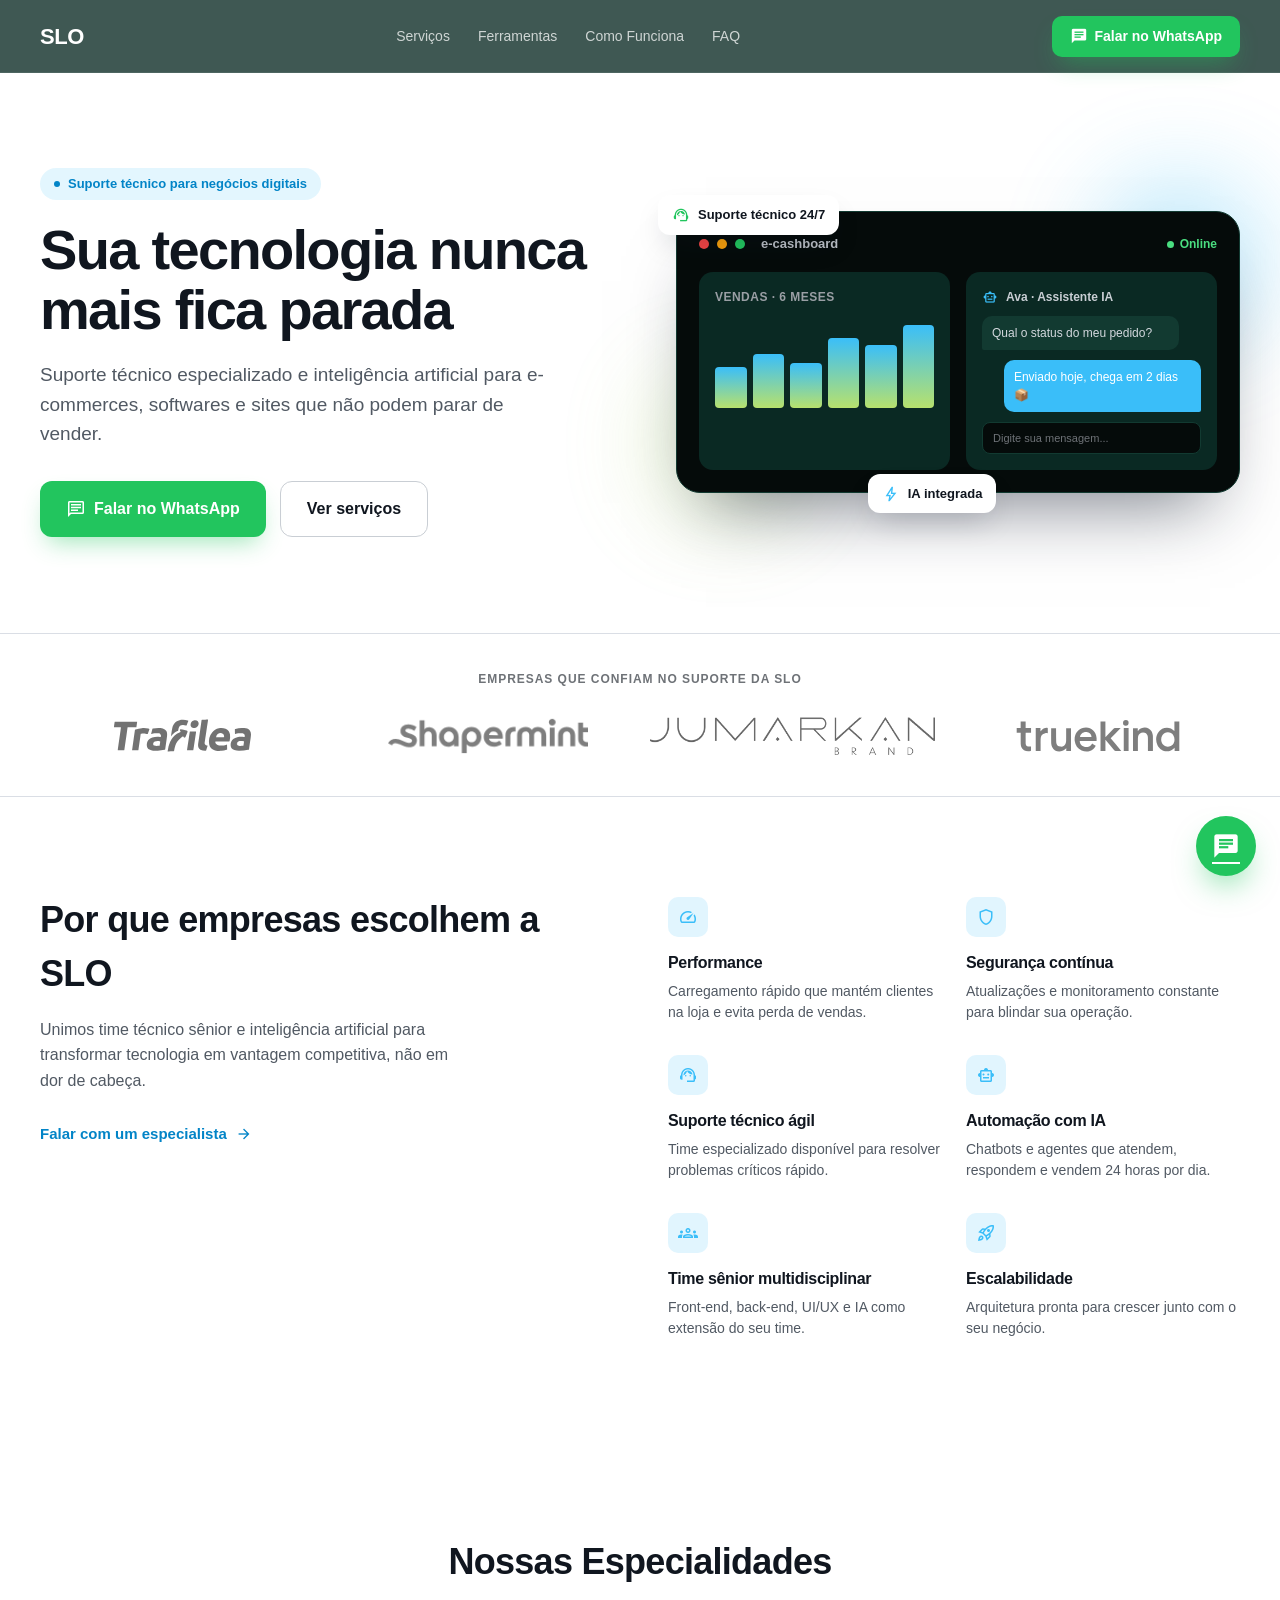
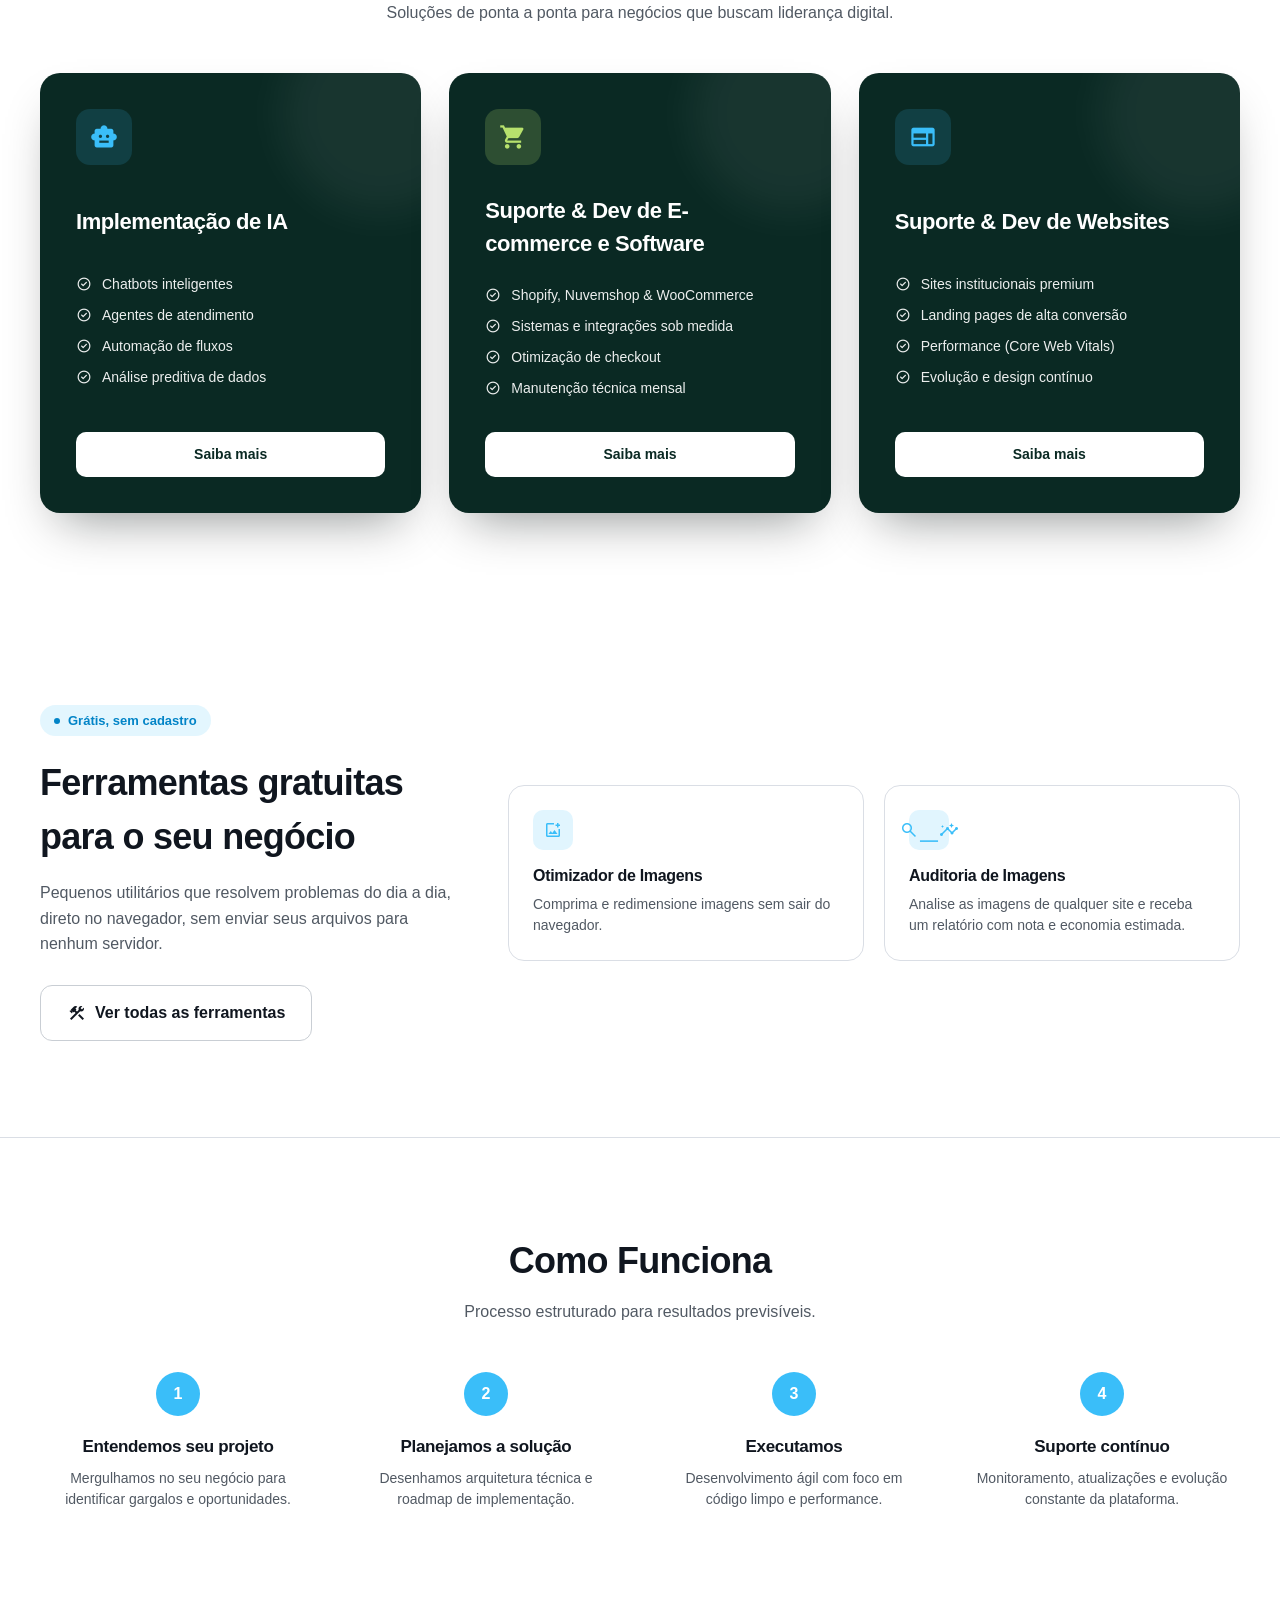
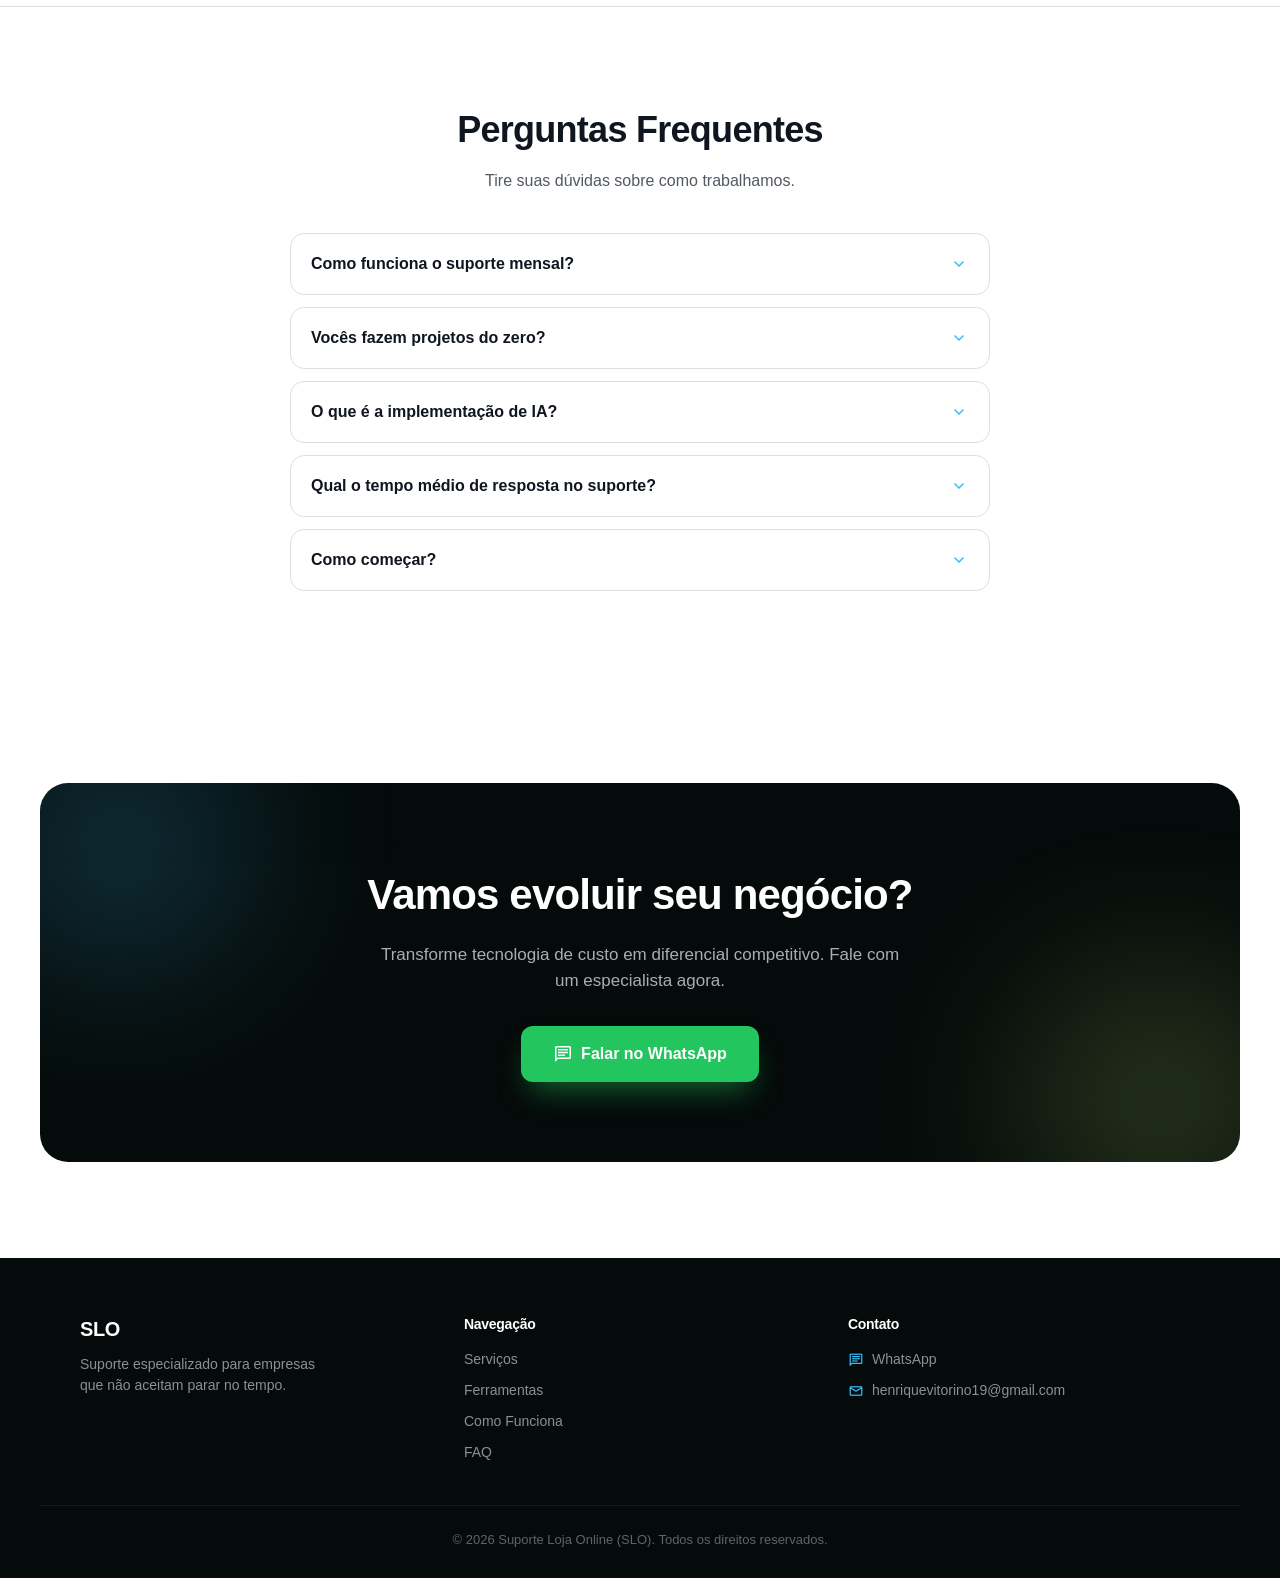
==== commit db5b4b37: "feat: add tools" ====
--- a/index.html
+++ b/index.html
@@ -29,6 +29,7 @@
       <a href="#top" class="wordmark">SLO</a>
       <nav class="nav-links" aria-label="Navegação principal">
         <a href="#servicos">Serviços</a>
+        <a href="ferramentas.html">Ferramentas</a>
         <a href="#como-funciona">Como Funciona</a>
         <a href="#faq">FAQ</a>
       </nav>
@@ -225,6 +226,34 @@
       </div>
     </section>
 
+    <!-- ===== FERRAMENTAS ===== -->
+    <section class="tools-teaser reveal" id="ferramentas">
+      <div class="container tools-teaser-inner">
+        <div class="tools-teaser-copy">
+          <span class="eyebrow"><span class="dot"></span>Grátis, sem cadastro</span>
+          <h2>Ferramentas gratuitas para o seu negócio</h2>
+          <p>Pequenos utilitários que resolvem problemas do dia a dia, direto no navegador, sem enviar seus arquivos
+            para nenhum servidor.</p>
+          <a class="btn btn-ghost" href="ferramentas.html">
+            <span class="material-symbols-outlined">construction</span>
+            Ver todas as ferramentas
+          </a>
+        </div>
+        <div class="tools-teaser-grid">
+          <a class="tool-mini-card" href="otimizador.html">
+            <span class="chip chip-cyan"><span class="material-symbols-outlined">add_photo_alternate</span></span>
+            <h3>Otimizador de Imagens</h3>
+            <p>Comprima e redimensione imagens sem sair do navegador.</p>
+          </a>
+          <a class="tool-mini-card" href="auditoria.html">
+            <span class="chip chip-cyan"><span class="material-symbols-outlined">search_insights</span></span>
+            <h3>Auditoria de Imagens</h3>
+            <p>Analise as imagens de qualquer site e receba um relatório com nota e economia estimada.</p>
+          </a>
+        </div>
+      </div>
+    </section>
+
     <!-- ===== COMO FUNCIONA ===== -->
     <section class="process reveal" id="como-funciona">
       <div class="container">
@@ -331,6 +360,7 @@
       <div class="footer-col">
         <h4>Navegação</h4>
         <a href="#servicos">Serviços</a>
+        <a href="ferramentas.html">Ferramentas</a>
         <a href="#como-funciona">Como Funciona</a>
         <a href="#faq">FAQ</a>
       </div>
--- a/styles.css
+++ b/styles.css
@@ -233,6 +233,48 @@
 .check-list .material-symbols-outlined { font-size: 16px; flex-shrink: 0; color: #fff; }
 .service-card .btn-light { margin-top: 28px; }
 
+/* ===== Tools Teaser (homepage) ===== */
+.tools-teaser .container { padding-top: var(--sy); padding-bottom: var(--sy); }
+.tools-teaser-inner { display: grid; grid-template-columns: minmax(280px, 420px) 1fr; gap: 48px; align-items: center; }
+.tools-teaser-copy h2 { font-size: clamp(26px, 3.4vw, 36px); font-weight: 800; margin: 0 0 16px; }
+.tools-teaser-copy p { font-size: 16px; line-height: 1.6; color: var(--muted); margin: 0 0 28px; max-width: 440px; }
+.tools-teaser-grid { display: grid; grid-template-columns: repeat(auto-fit, minmax(220px, 1fr)); gap: 20px; }
+.tool-mini-card {
+  display: block; background: #fff; border: 1px solid var(--line); border-radius: 16px; padding: 24px;
+  text-decoration: none; color: var(--text);
+  transition: transform .2s ease, box-shadow .2s ease, border-color .2s ease;
+}
+.tool-mini-card:hover { transform: translateY(-4px); box-shadow: 0 20px 40px -20px rgba(5,11,10,.25); border-color: transparent; }
+.tool-mini-card h3 { font-size: 16px; font-weight: 700; margin: 0 0 6px; }
+.tool-mini-card p { font-size: 14px; color: var(--muted); margin: 0; }
+.tool-mini-card.soon { opacity: .55; cursor: default; }
+.tool-mini-card.soon:hover { transform: none; box-shadow: none; border-color: var(--line); }
+
+@media (max-width: 760px) {
+  .tools-teaser-inner { grid-template-columns: 1fr; }
+}
+
+/* ===== Tools Hub page (ferramentas.html) ===== */
+.tools-hero { padding: clamp(40px, 6vw, 72px) 0 32px; text-align: center; }
+.tools-hero h1 { font-size: clamp(30px, 4.5vw, 48px); line-height: 1.1; font-weight: 800; letter-spacing: -.03em; margin: 0 0 16px; }
+.tools-hero .lead { max-width: 560px; margin: 0 auto; }
+.tools-grid { display: grid; grid-template-columns: repeat(auto-fit, minmax(280px, 1fr)); gap: 24px; padding-bottom: var(--sy); }
+.tool-card {
+  display: flex; flex-direction: column; align-items: flex-start;
+  background: #fff; border: 1px solid var(--line); border-radius: 18px; padding: 28px;
+  text-decoration: none; color: var(--text);
+  transition: transform .2s ease, box-shadow .2s ease;
+}
+.tool-card:hover { transform: translateY(-5px); box-shadow: 0 24px 48px -20px rgba(5,11,10,.25); }
+.tool-card h3 { font-size: 18px; font-weight: 700; margin: 12px 0 8px; }
+.tool-card p { font-size: 14px; line-height: 1.5; color: var(--muted); margin: 0 0 18px; flex-grow: 1; }
+.tool-card .tool-cta { display: inline-flex; align-items: center; gap: 6px; font-size: 14px; font-weight: 600; color: var(--accent-dark); }
+.tool-card .tool-cta .material-symbols-outlined { font-size: 18px; transition: transform .2s ease; }
+.tool-card:hover .tool-cta .material-symbols-outlined { transform: translateX(3px); }
+.tool-card.soon { opacity: .55; cursor: default; }
+.tool-card.soon:hover { transform: none; box-shadow: none; }
+.tool-card.soon .tool-cta { color: var(--muted); }
+
 /* ===== Process ===== */
 .process { background: #fff; padding: var(--sy) 0; border-top: 1px solid var(--line); border-bottom: 1px solid var(--line); }
 .steps { display: grid; grid-template-columns: repeat(auto-fit, minmax(220px, 1fr)); gap: 32px; }
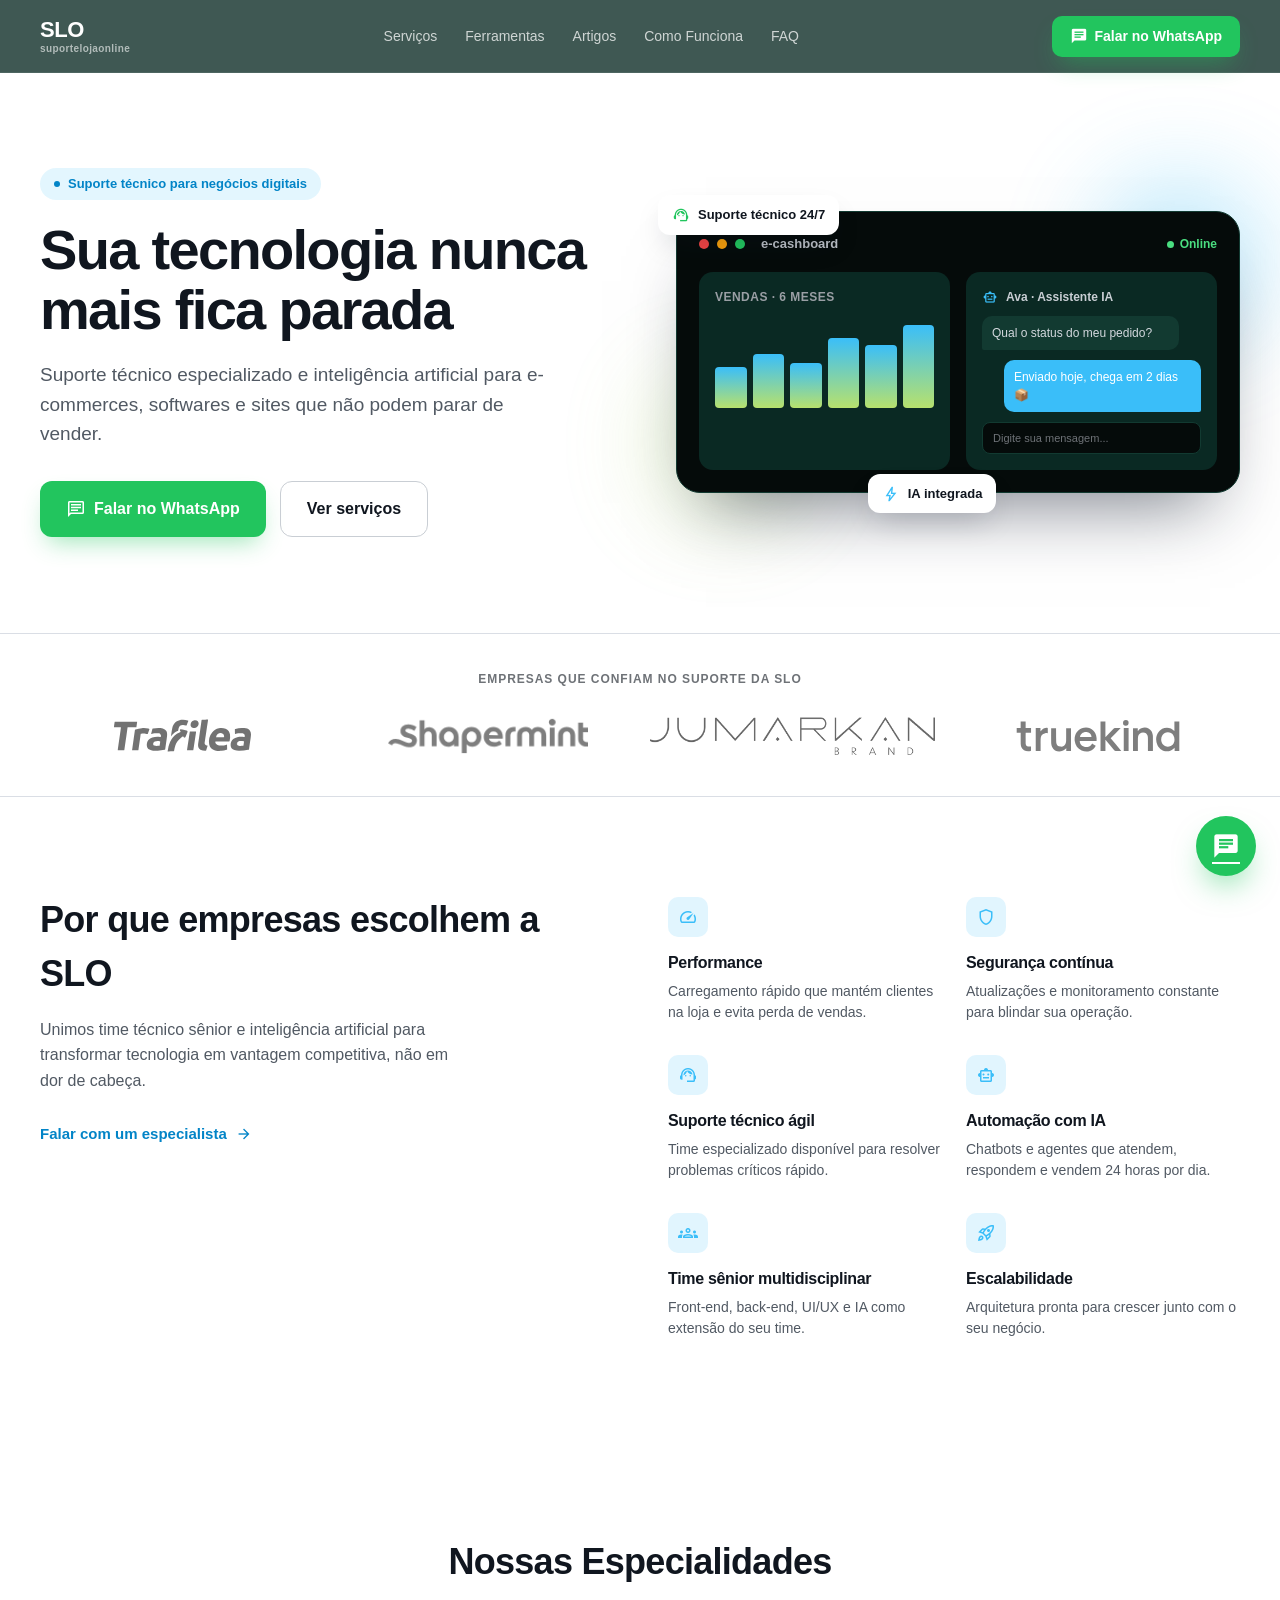
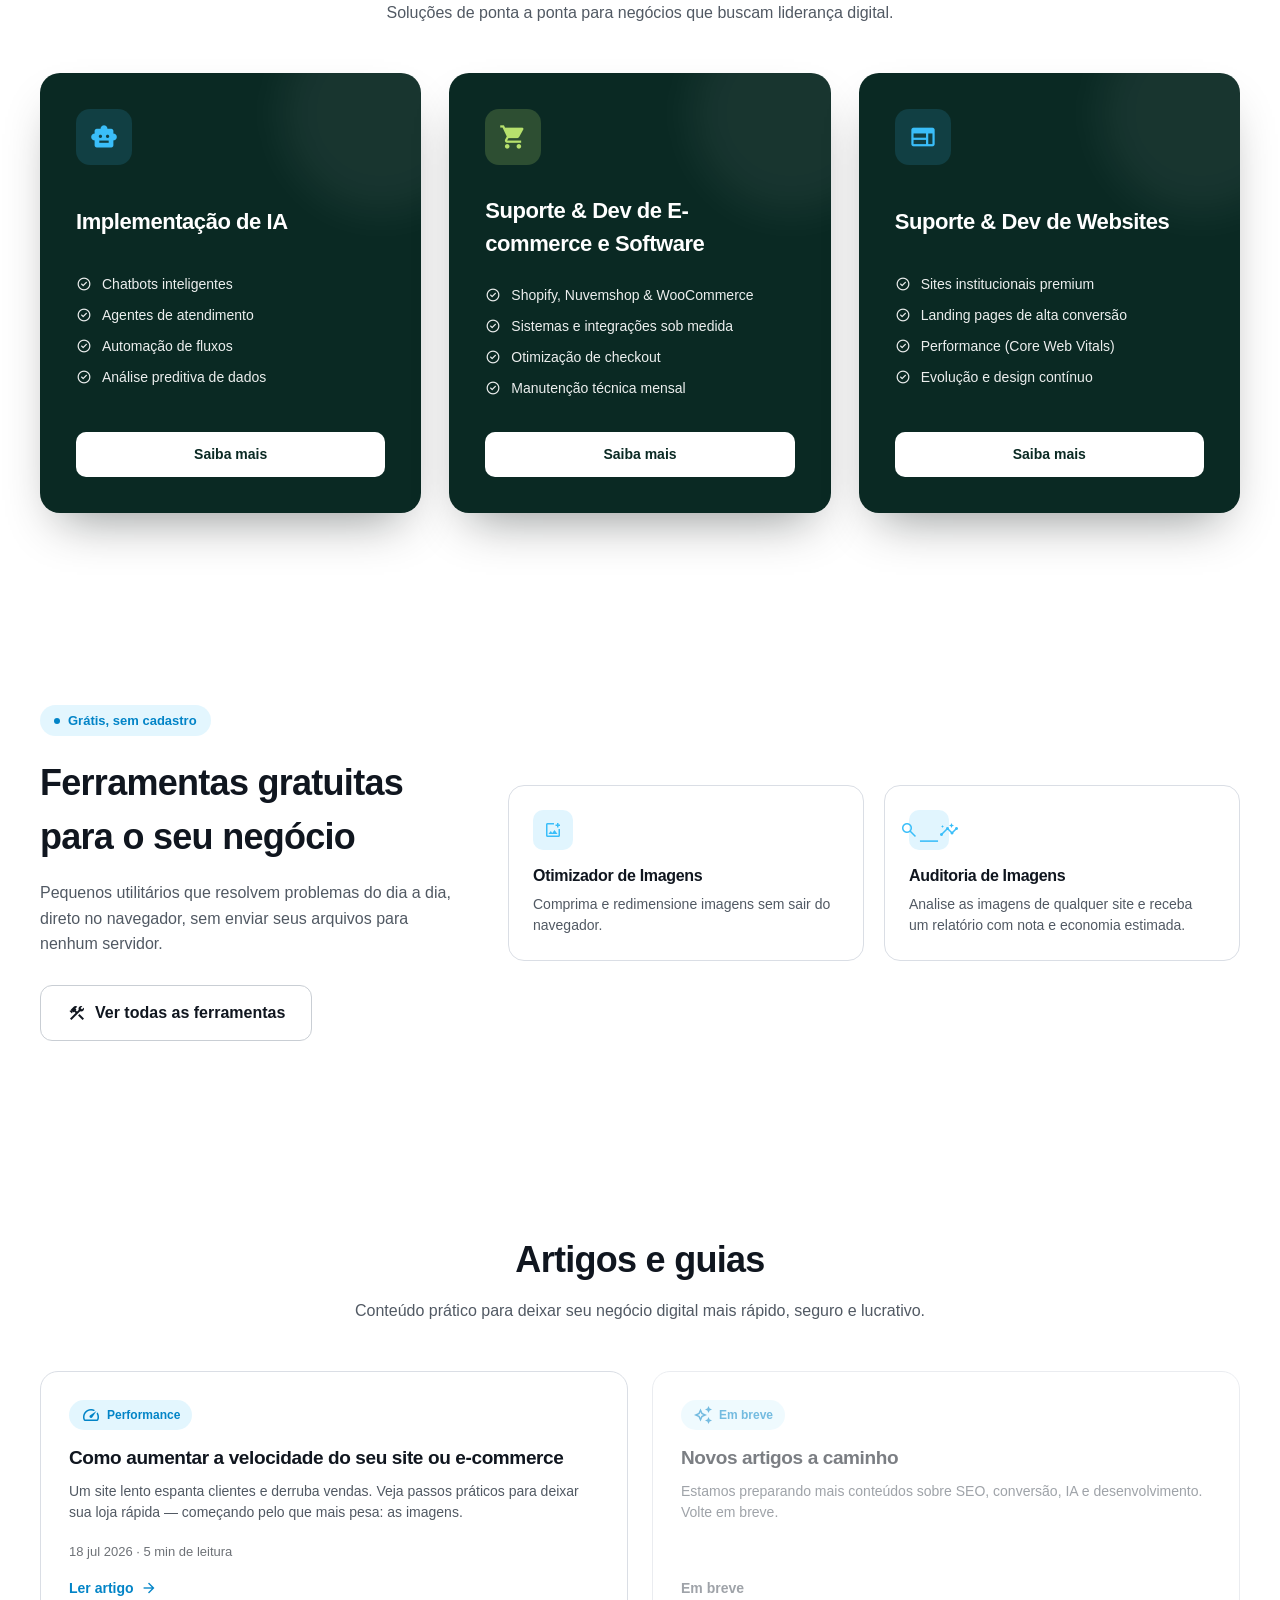
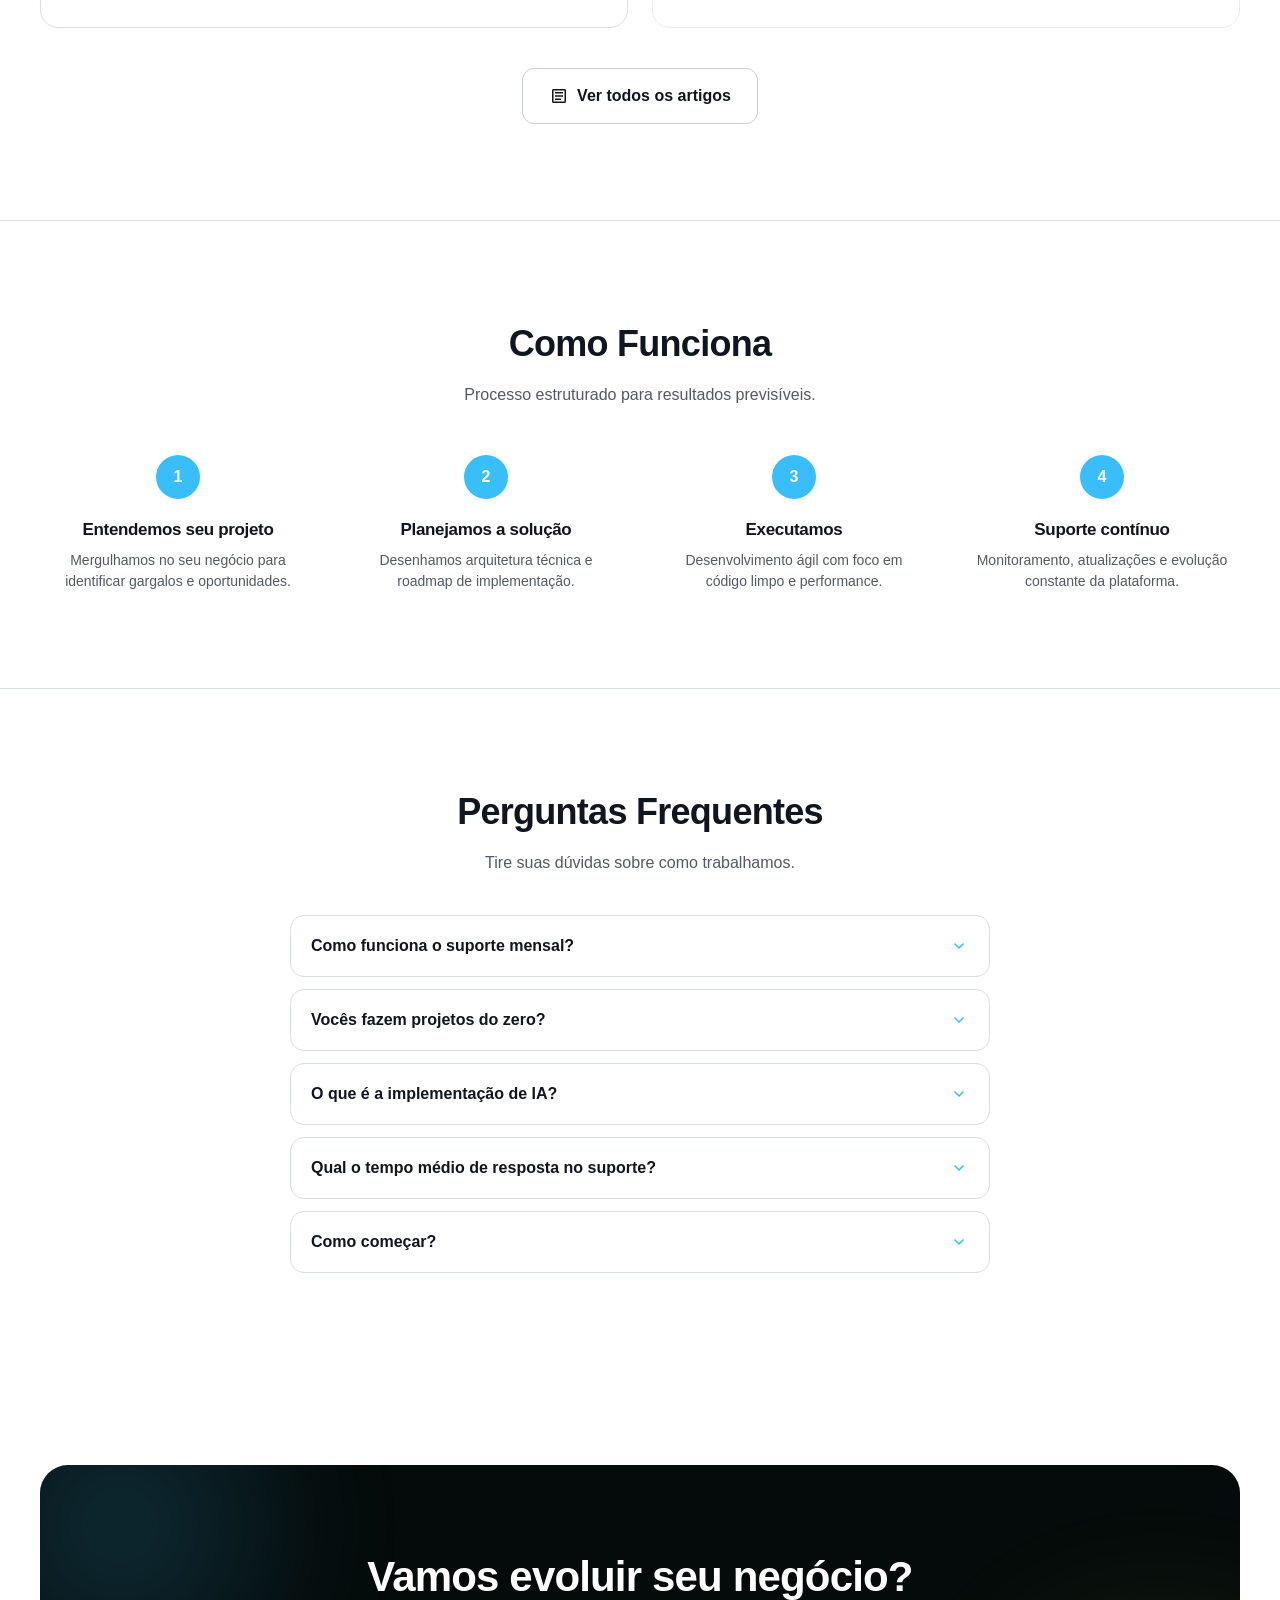
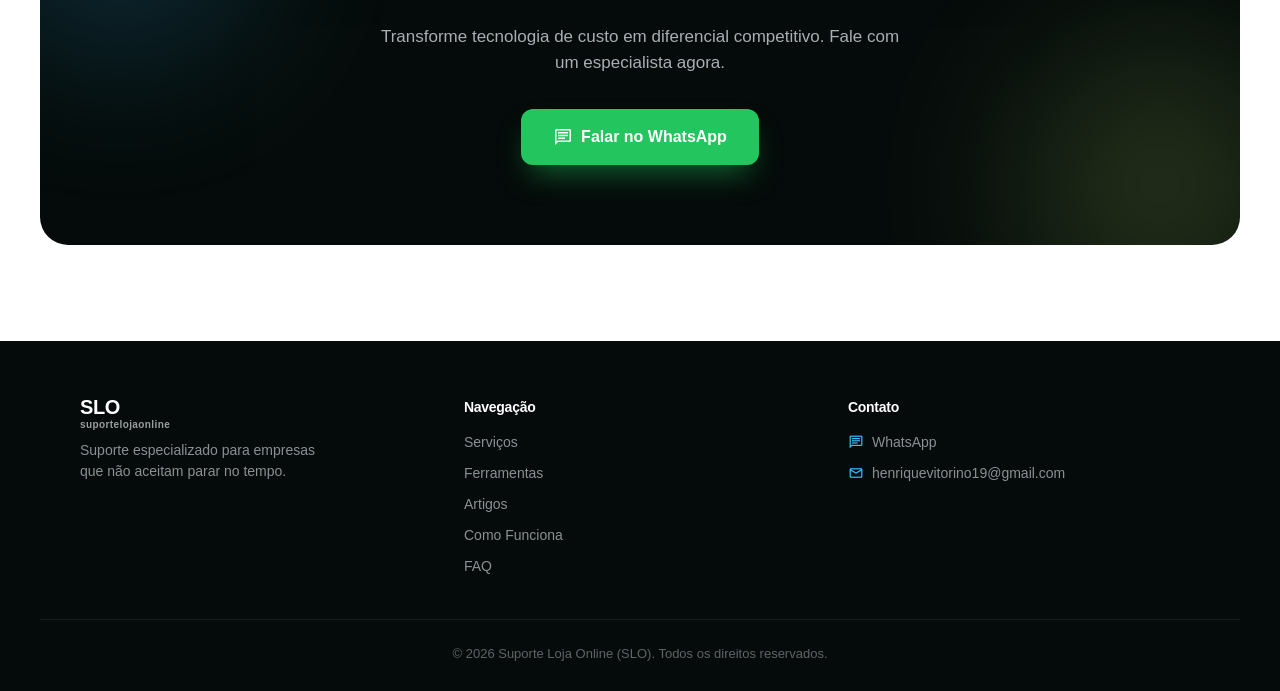
==== commit dece66c7: "feat: add blog and mobile menu" ====
--- a/index.html
+++ b/index.html
@@ -26,10 +26,11 @@
   <!-- ===== HEADER ===== -->
   <header class="site-header" id="top">
     <div class="container header-inner">
-      <a href="#top" class="wordmark">SLO</a>
+      <a href="#top" class="wordmark">SLO<span class="wordmark-sub">suportelojaonline</span></a>
       <nav class="nav-links" aria-label="Navegação principal">
         <a href="#servicos">Serviços</a>
         <a href="ferramentas.html">Ferramentas</a>
+        <a href="artigos.html">Artigos</a>
         <a href="#como-funciona">Como Funciona</a>
         <a href="#faq">FAQ</a>
       </nav>
@@ -254,6 +255,38 @@
       </div>
     </section>
 
+    <!-- ===== ARTIGOS ===== -->
+    <section class="articles-teaser reveal" id="artigos">
+      <div class="container">
+        <div class="section-head">
+          <h2>Artigos e guias</h2>
+          <p>Conteúdo prático para deixar seu negócio digital mais rápido, seguro e lucrativo.</p>
+        </div>
+        <div class="articles-grid">
+          <a class="article-card" href="artigo-velocidade-site.html">
+            <span class="article-tag"><span class="material-symbols-outlined">speed</span>Performance</span>
+            <h3>Como aumentar a velocidade do seu site ou e-commerce</h3>
+            <p>Um site lento espanta clientes e derruba vendas. Veja passos práticos para deixar sua loja rápida —
+              começando pelo que mais pesa: as imagens.</p>
+            <span class="article-meta">18 jul 2026 · 5 min de leitura</span>
+            <span class="tool-cta">Ler artigo <span class="material-symbols-outlined">arrow_forward</span></span>
+          </a>
+          <div class="article-card soon">
+            <span class="article-tag"><span class="material-symbols-outlined">auto_awesome</span>Em breve</span>
+            <h3>Novos artigos a caminho</h3>
+            <p>Estamos preparando mais conteúdos sobre SEO, conversão, IA e desenvolvimento. Volte em breve.</p>
+            <span class="tool-cta">Em breve</span>
+          </div>
+        </div>
+        <div style="text-align:center; margin-top:40px;">
+          <a class="btn btn-ghost" href="artigos.html">
+            <span class="material-symbols-outlined">article</span>
+            Ver todos os artigos
+          </a>
+        </div>
+      </div>
+    </section>
+
     <!-- ===== COMO FUNCIONA ===== -->
     <section class="process reveal" id="como-funciona">
       <div class="container">
@@ -354,13 +387,14 @@
   <footer class="site-footer">
     <div class="container footer-grid">
       <div class="footer-brand">
-        <span class="wordmark">SLO</span>
+        <span class="wordmark">SLO<span class="wordmark-sub">suportelojaonline</span></span>
         <p>Suporte especializado para empresas que não aceitam parar no tempo.</p>
       </div>
       <div class="footer-col">
         <h4>Navegação</h4>
         <a href="#servicos">Serviços</a>
         <a href="ferramentas.html">Ferramentas</a>
+        <a href="artigos.html">Artigos</a>
         <a href="#como-funciona">Como Funciona</a>
         <a href="#faq">FAQ</a>
       </div>
@@ -387,6 +421,7 @@
   </button>
 
   <script src="script.js"></script>
+  <script src="menu.js" defer></script>
 </body>
 
 </html>
--- a/styles.css
+++ b/styles.css
@@ -71,7 +71,14 @@
   border-bottom: 1px solid rgba(255,255,255,.08);
 }
 .header-inner { display: flex; align-items: center; justify-content: space-between; height: 72px; }
-.wordmark { font-size: 22px; font-weight: 800; letter-spacing: -.02em; color: #fff; text-decoration: none; }
+.wordmark {
+  display: inline-flex; flex-direction: column; line-height: 1;
+  font-size: 22px; font-weight: 800; letter-spacing: -.02em; color: #fff; text-decoration: none;
+}
+.wordmark-sub {
+  font-size: 10px; font-weight: 600; letter-spacing: .04em;
+  color: rgba(255,255,255,.6); margin-top: 3px;
+}
 .nav-links { display: flex; gap: 28px; }
 .nav-links a { color: rgba(255,255,255,.75); text-decoration: none; font-weight: 500; font-size: 14px; }
 .nav-links a:hover { color: #fff; }
@@ -275,6 +282,74 @@
 .tool-card.soon:hover { transform: none; box-shadow: none; }
 .tool-card.soon .tool-cta { color: var(--muted); }
 
+/* ===== Articles teaser (homepage) ===== */
+.articles-teaser { background: #fff; }
+.articles-teaser .container { padding-top: var(--sy); padding-bottom: var(--sy); }
+.articles-grid { display: grid; grid-template-columns: repeat(auto-fit, minmax(280px, 1fr)); gap: 24px; }
+.article-card {
+  display: flex; flex-direction: column; align-items: flex-start;
+  background: #fff; border: 1px solid var(--line); border-radius: 18px; padding: 28px;
+  text-decoration: none; color: var(--text);
+  transition: transform .2s ease, box-shadow .2s ease;
+}
+.article-card:hover { transform: translateY(-5px); box-shadow: 0 24px 48px -20px rgba(5,11,10,.25); }
+.article-tag {
+  display: inline-flex; align-items: center; gap: 6px;
+  background: var(--accent-soft); color: var(--accent-dark);
+  padding: 5px 12px; border-radius: 999px; font-size: 12px; font-weight: 600; margin-bottom: 16px;
+}
+.article-card h3 { font-size: 19px; font-weight: 700; line-height: 1.3; margin: 0 0 10px; }
+.article-card p { font-size: 14px; line-height: 1.55; color: var(--muted); margin: 0 0 18px; flex-grow: 1; }
+.article-meta { font-size: 13px; color: oklch(55% 0.01 255); margin: 0 0 16px; }
+.article-card .tool-cta { display: inline-flex; align-items: center; gap: 6px; font-size: 14px; font-weight: 600; color: var(--accent-dark); }
+.article-card .tool-cta .material-symbols-outlined { font-size: 18px; transition: transform .2s ease; }
+.article-card:hover .tool-cta .material-symbols-outlined { transform: translateX(3px); }
+.article-card.soon { opacity: .55; cursor: default; }
+.article-card.soon:hover { transform: none; box-shadow: none; }
+.article-card.soon .tool-cta { color: var(--muted); }
+
+/* ===== Blog index page ===== */
+.blog-hero { padding: clamp(40px, 6vw, 72px) 0 32px; text-align: center; }
+.blog-hero h1 { font-size: clamp(30px, 4.5vw, 48px); line-height: 1.1; font-weight: 800; letter-spacing: -.03em; margin: 0 0 16px; }
+.blog-hero .lead { max-width: 560px; margin: 0 auto; }
+.blog-list { display: grid; grid-template-columns: repeat(auto-fit, minmax(280px, 1fr)); gap: 24px; padding-bottom: var(--sy); }
+
+/* ===== Article page ===== */
+.article-wrap { max-width: 760px; margin: 0 auto; padding: clamp(32px, 5vw, 56px) var(--px) var(--sy); }
+.article-back { display: inline-flex; align-items: center; gap: 6px; font-size: 14px; font-weight: 600; color: var(--accent-dark); text-decoration: none; margin-bottom: 28px; }
+.article-back .material-symbols-outlined { font-size: 18px; }
+.article-header { margin-bottom: 36px; }
+.article-header h1 { font-size: clamp(28px, 4.4vw, 42px); line-height: 1.12; font-weight: 800; letter-spacing: -.03em; margin: 16px 0 16px; }
+.article-header .article-meta { font-size: 14px; }
+.article-body { font-size: 17px; line-height: 1.7; color: oklch(30% 0.02 258); }
+.article-body h2 { font-size: clamp(21px, 2.6vw, 27px); font-weight: 800; margin: 44px 0 14px; }
+.article-body h3 { font-size: 18px; font-weight: 700; margin: 28px 0 10px; }
+.article-body p { margin: 0 0 18px; }
+.article-body ul, .article-body ol { margin: 0 0 18px; padding-left: 22px; }
+.article-body li { margin-bottom: 8px; }
+.article-body a { color: var(--accent-dark); font-weight: 600; text-decoration: underline; text-underline-offset: 2px; }
+.article-body strong { font-weight: 700; color: var(--text); }
+.article-lead { font-size: 19px; line-height: 1.6; color: var(--muted); }
+
+.tool-callout {
+  display: flex; gap: 18px; align-items: flex-start;
+  background: var(--dark2); color: #fff; border-radius: 18px;
+  padding: 26px 28px; margin: 30px 0;
+}
+.tool-callout .chip { flex-shrink: 0; margin-bottom: 0; }
+.tool-callout-body { flex: 1; }
+.tool-callout h3 { font-size: 18px; font-weight: 700; margin: 0 0 6px; color: #fff; }
+.tool-callout p { font-size: 15px; line-height: 1.55; color: oklch(80% 0.01 255); margin: 0 0 14px; }
+.tool-callout .btn-light { display: inline-flex; width: auto; padding: 10px 20px; }
+@media (max-width: 560px) { .tool-callout { flex-direction: column; gap: 12px; } }
+
+.article-cta {
+  background: var(--accent-soft); border-radius: 18px;
+  padding: 32px; text-align: center; margin-top: 44px;
+}
+.article-cta h3 { font-size: 20px; font-weight: 800; margin: 0 0 10px; }
+.article-cta p { font-size: 15px; color: var(--muted); margin: 0 0 20px; }
+
 /* ===== Process ===== */
 .process { background: #fff; padding: var(--sy) 0; border-top: 1px solid var(--line); border-bottom: 1px solid var(--line); }
 .steps { display: grid; grid-template-columns: repeat(auto-fit, minmax(220px, 1fr)); gap: 32px; }
@@ -325,7 +400,7 @@
   display: grid; grid-template-columns: repeat(auto-fit, minmax(200px, 1fr)); gap: 32px;
   padding-bottom: 32px; border-bottom: 1px solid rgba(255,255,255,.08);
 }
-.footer-brand .wordmark { display: inline-block; font-size: 20px; margin-bottom: 10px; }
+.footer-brand .wordmark { font-size: 20px; margin-bottom: 10px; }
 .footer-brand p { font-size: 14px; color: oklch(65% 0.01 255); line-height: 1.5; max-width: 260px; margin: 0; }
 .footer-col h4 { font-size: 14px; font-weight: 700; color: #fff; margin: 0 0 14px; }
 .footer-col { display: flex; flex-direction: column; }
@@ -363,11 +438,74 @@
 .reveal { opacity: 0; transform: translateY(24px); transition: opacity .7s ease, transform .7s ease; }
 .reveal.in-view { opacity: 1; transform: none; }
 
+/* ===== Mobile menu (hamburger + drawer) ===== */
+.nav-toggle {
+  display: none;
+  align-items: center; justify-content: center;
+  width: 44px; height: 44px;
+  background: transparent; border: 0; cursor: pointer;
+  color: #fff; border-radius: 10px;
+  -webkit-tap-highlight-color: transparent;
+}
+.nav-toggle:hover { background: rgba(255,255,255,.08); }
+.nav-toggle .material-symbols-outlined { font-size: 28px; }
+
+.menu-overlay {
+  position: fixed; inset: 0; z-index: 60;
+  background: rgba(5, 11, 10, .55);
+  backdrop-filter: blur(2px); -webkit-backdrop-filter: blur(2px);
+  opacity: 0; visibility: hidden;
+  transition: opacity .28s ease, visibility .28s ease;
+}
+.mobile-menu {
+  position: fixed; top: 0; right: 0; z-index: 61;
+  width: min(320px, 82vw); height: 100%;
+  background: var(--dark2);
+  border-left: 1px solid rgba(255,255,255,.08);
+  padding: 20px 22px calc(24px + env(safe-area-inset-bottom));
+  display: flex; flex-direction: column;
+  transform: translateX(100%);
+  transition: transform .3s cubic-bezier(.4, 0, .2, 1);
+  overflow-y: auto;
+}
+.mobile-menu__head {
+  display: flex; align-items: center; justify-content: space-between;
+  margin-bottom: 8px;
+}
+.mobile-menu__head .wordmark { font-size: 20px; }
+.mobile-menu__close {
+  display: flex; align-items: center; justify-content: center;
+  width: 44px; height: 44px;
+  background: transparent; border: 0; cursor: pointer;
+  color: #fff; border-radius: 10px;
+}
+.mobile-menu__close:hover { background: rgba(255,255,255,.08); }
+.mobile-menu__nav { display: flex; flex-direction: column; margin-top: 8px; }
+.mobile-menu__nav a {
+  color: rgba(255,255,255,.82); text-decoration: none;
+  font-weight: 600; font-size: 17px;
+  padding: 15px 4px;
+  border-bottom: 1px solid rgba(255,255,255,.07);
+}
+.mobile-menu__nav a:active { color: #fff; }
+.mobile-menu .header-cta {
+  margin-top: 22px; justify-content: center; padding: 14px 18px; font-size: 15px;
+}
+.mobile-menu .header-cta span:not(.material-symbols-outlined) { display: inline; }
+
+body.menu-open { overflow: hidden; }
+body.menu-open .menu-overlay { opacity: 1; visibility: visible; }
+body.menu-open .mobile-menu { transform: translateX(0); }
+
 /* ===== Responsive ===== */
 @media (max-width: 860px) {
   .nav-links { display: none; }
+  .nav-toggle { display: inline-flex; }
+  .header-inner { gap: 8px; }
+  .header-cta { margin-left: auto; padding: 9px 14px; }
 }
 @media (max-width: 560px) {
+  .header-cta { padding: 10px; }
   .header-cta span:not(.material-symbols-outlined) { display: none; }
   .hero-actions .btn { flex: 1; justify-content: center; }
 }
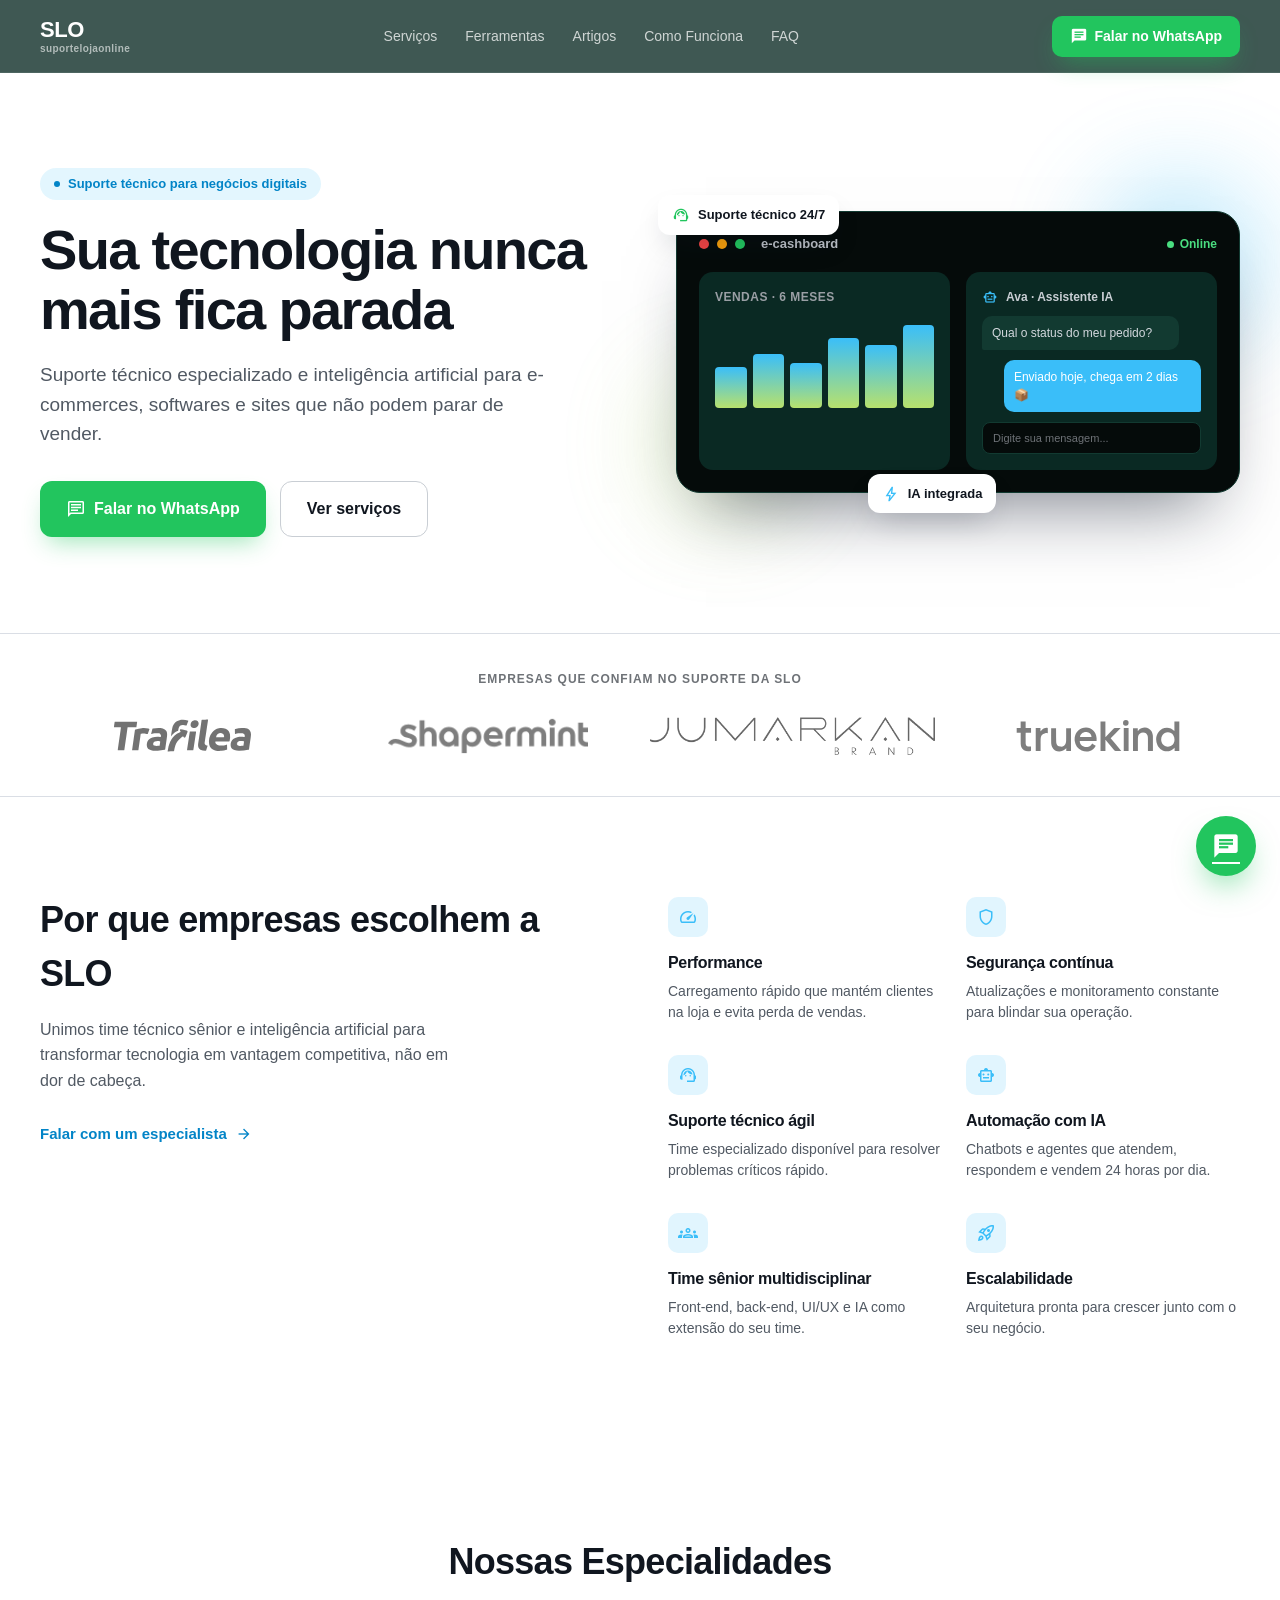
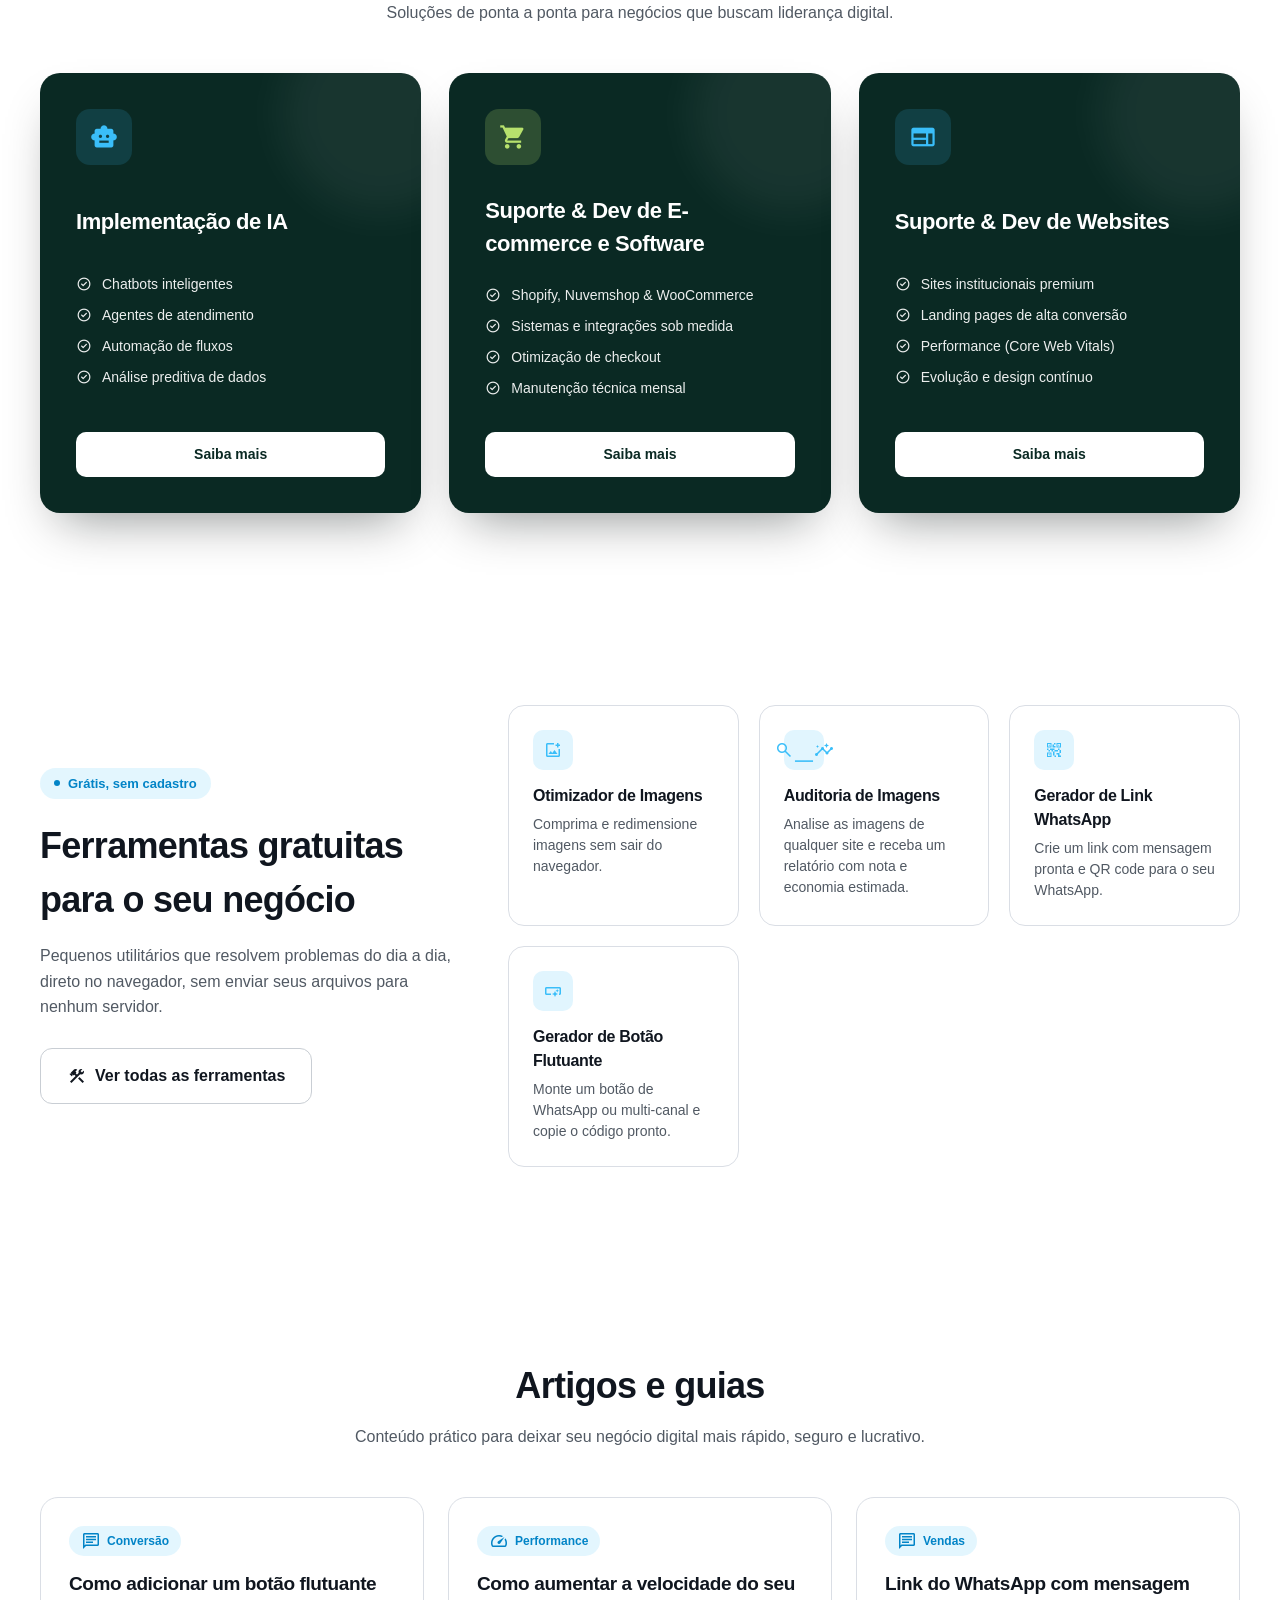
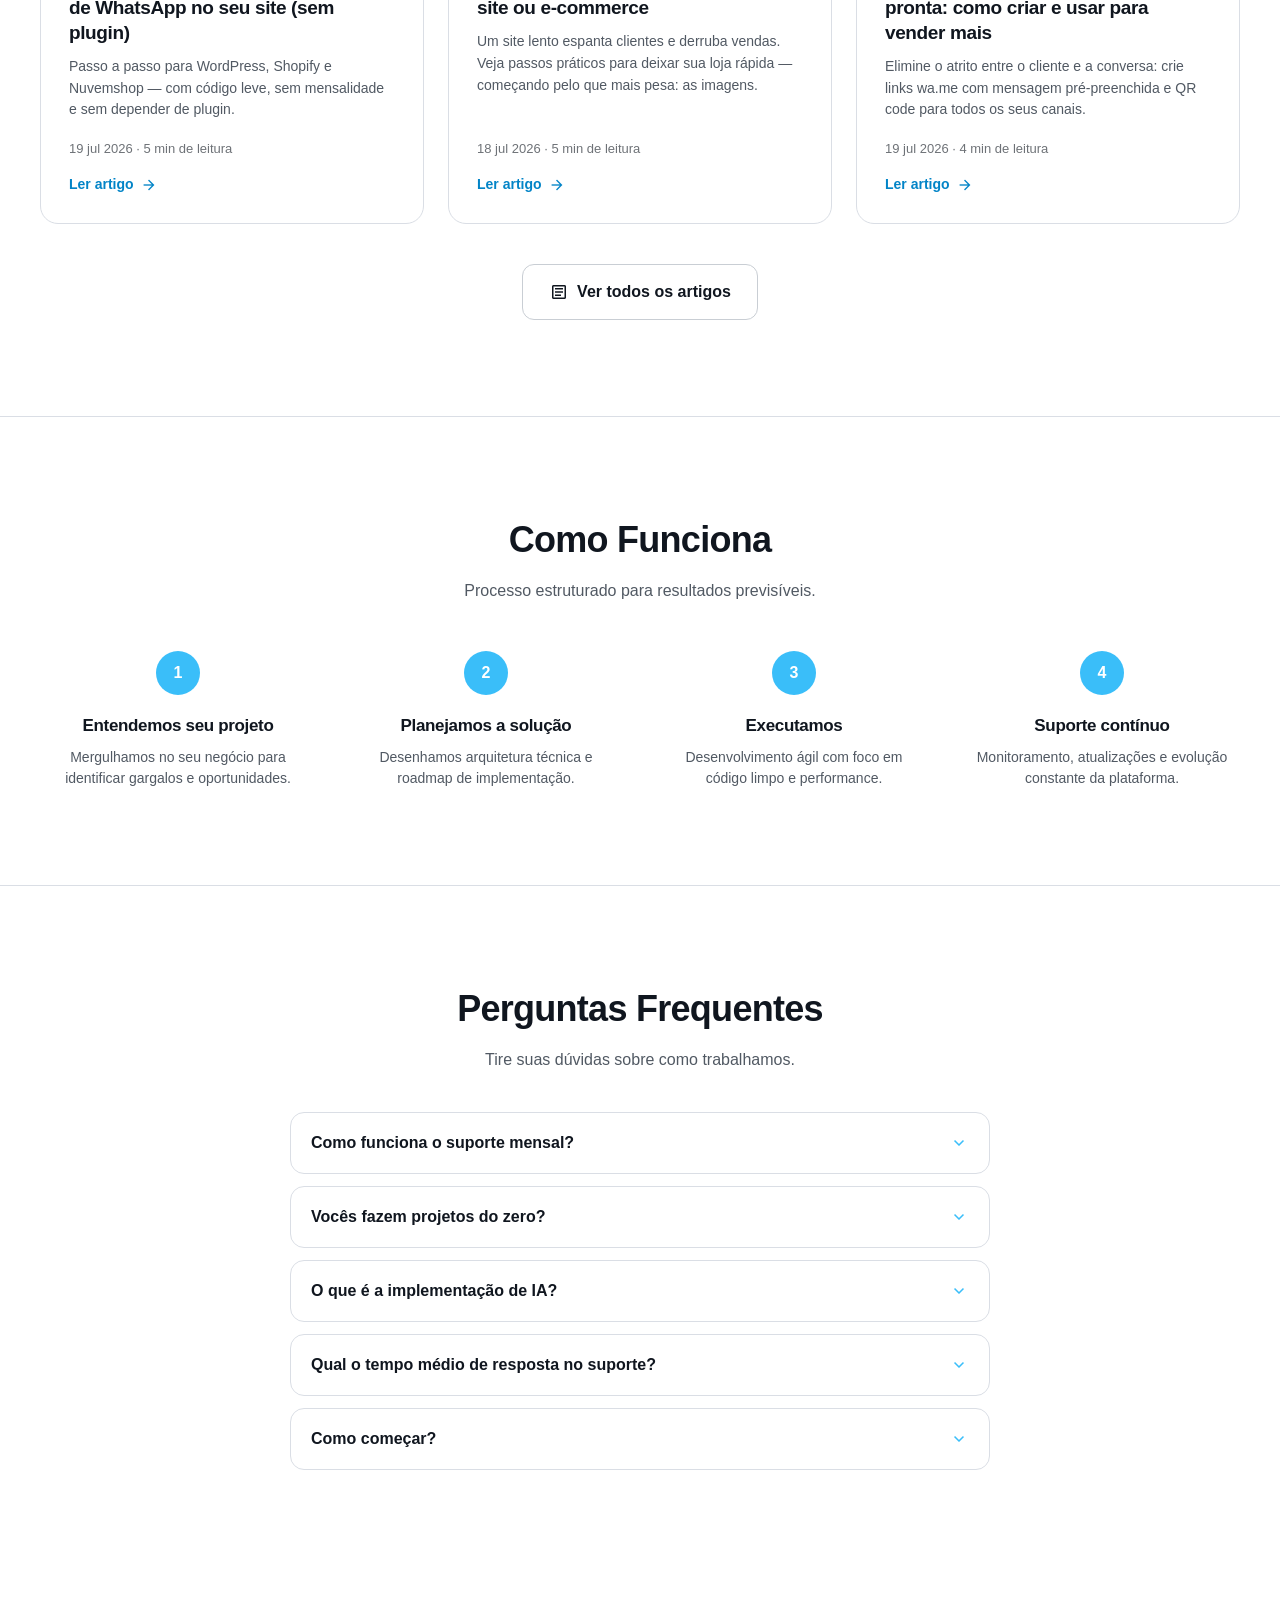
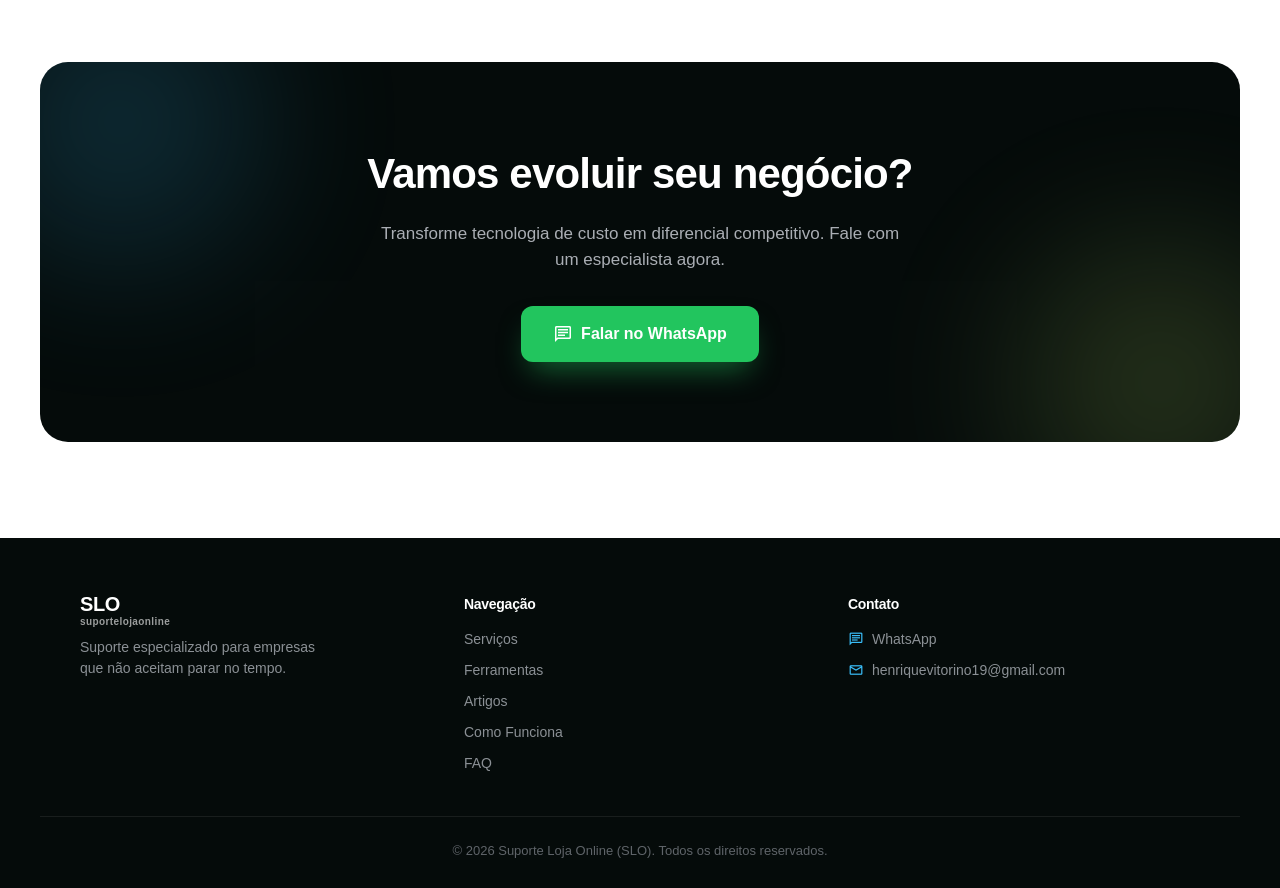
==== commit ddd0d70d: "feat: create new tools whatsapp btn, adds GA" ====
--- a/index.html
+++ b/index.html
@@ -2,6 +2,15 @@
 <html lang="pt-BR">
 
 <head>
+  <!-- Google tag (gtag.js) -->
+  <script async src="https://www.googletagmanager.com/gtag/js?id=G-Q5KG62FQ4Z"></script>
+  <script>
+    window.dataLayer = window.dataLayer || [];
+    function gtag() { dataLayer.push(arguments); }
+    gtag('js', new Date());
+
+    gtag('config', 'G-Q5KG62FQ4Z');
+  </script>
   <meta charset="UTF-8" />
   <meta name="viewport" content="width=device-width, initial-scale=1.0" />
   <title>SLO — Suporte técnico e desenvolvimento para negócios digitais</title>
@@ -18,7 +27,7 @@
   <link rel="preconnect" href="https://fonts.gstatic.com" crossorigin />
   <link rel="stylesheet"
     href="https://fonts.googleapis.com/css2?family=Material+Symbols+Outlined:opsz,wght,FILL,GRAD@20..48,100..700,0..1,-50..200" />
-  <link rel="stylesheet" href="styles.css" />
+  <link rel="stylesheet" href="styles.css?v=20260719" />
 </head>
 
 <body>
@@ -251,6 +260,16 @@
             <h3>Auditoria de Imagens</h3>
             <p>Analise as imagens de qualquer site e receba um relatório com nota e economia estimada.</p>
           </a>
+          <a class="tool-mini-card" href="gerador-link-whatsapp.html">
+            <span class="chip chip-cyan"><span class="material-symbols-outlined">qr_code_2</span></span>
+            <h3>Gerador de Link WhatsApp</h3>
+            <p>Crie um link com mensagem pronta e QR code para o seu WhatsApp.</p>
+          </a>
+          <a class="tool-mini-card" href="gerador-botao-flutuante.html">
+            <span class="chip chip-cyan"><span class="material-symbols-outlined">smart_button</span></span>
+            <h3>Gerador de Botão Flutuante</h3>
+            <p>Monte um botão de WhatsApp ou multi-canal e copie o código pronto.</p>
+          </a>
         </div>
       </div>
     </section>
@@ -263,6 +282,14 @@
           <p>Conteúdo prático para deixar seu negócio digital mais rápido, seguro e lucrativo.</p>
         </div>
         <div class="articles-grid">
+          <a class="article-card" href="artigo-botao-whatsapp-site.html">
+            <span class="article-tag"><span class="material-symbols-outlined">chat</span>Conversão</span>
+            <h3>Como adicionar um botão flutuante de WhatsApp no seu site (sem plugin)</h3>
+            <p>Passo a passo para WordPress, Shopify e Nuvemshop — com código leve, sem mensalidade e sem depender de
+              plugin.</p>
+            <span class="article-meta">19 jul 2026 · 5 min de leitura</span>
+            <span class="tool-cta">Ler artigo <span class="material-symbols-outlined">arrow_forward</span></span>
+          </a>
           <a class="article-card" href="artigo-velocidade-site.html">
             <span class="article-tag"><span class="material-symbols-outlined">speed</span>Performance</span>
             <h3>Como aumentar a velocidade do seu site ou e-commerce</h3>
@@ -271,12 +298,14 @@
             <span class="article-meta">18 jul 2026 · 5 min de leitura</span>
             <span class="tool-cta">Ler artigo <span class="material-symbols-outlined">arrow_forward</span></span>
           </a>
-          <div class="article-card soon">
-            <span class="article-tag"><span class="material-symbols-outlined">auto_awesome</span>Em breve</span>
-            <h3>Novos artigos a caminho</h3>
-            <p>Estamos preparando mais conteúdos sobre SEO, conversão, IA e desenvolvimento. Volte em breve.</p>
-            <span class="tool-cta">Em breve</span>
-          </div>
+          <a class="article-card" href="artigo-link-whatsapp.html">
+            <span class="article-tag"><span class="material-symbols-outlined">chat</span>Vendas</span>
+            <h3>Link do WhatsApp com mensagem pronta: como criar e usar para vender mais</h3>
+            <p>Elimine o atrito entre o cliente e a conversa: crie links wa.me com mensagem pré-preenchida e QR code
+              para todos os seus canais.</p>
+            <span class="article-meta">19 jul 2026 · 4 min de leitura</span>
+            <span class="tool-cta">Ler artigo <span class="material-symbols-outlined">arrow_forward</span></span>
+          </a>
         </div>
         <div style="text-align:center; margin-top:40px;">
           <a class="btn btn-ghost" href="artigos.html">
@@ -420,8 +449,8 @@
     <span class="material-symbols-outlined">arrow_upward</span>
   </button>
 
-  <script src="script.js"></script>
-  <script src="menu.js" defer></script>
+  <script src="script.js?v=20260719"></script>
+  <script src="menu.js?v=20260719" defer></script>
 </body>
 
 </html>
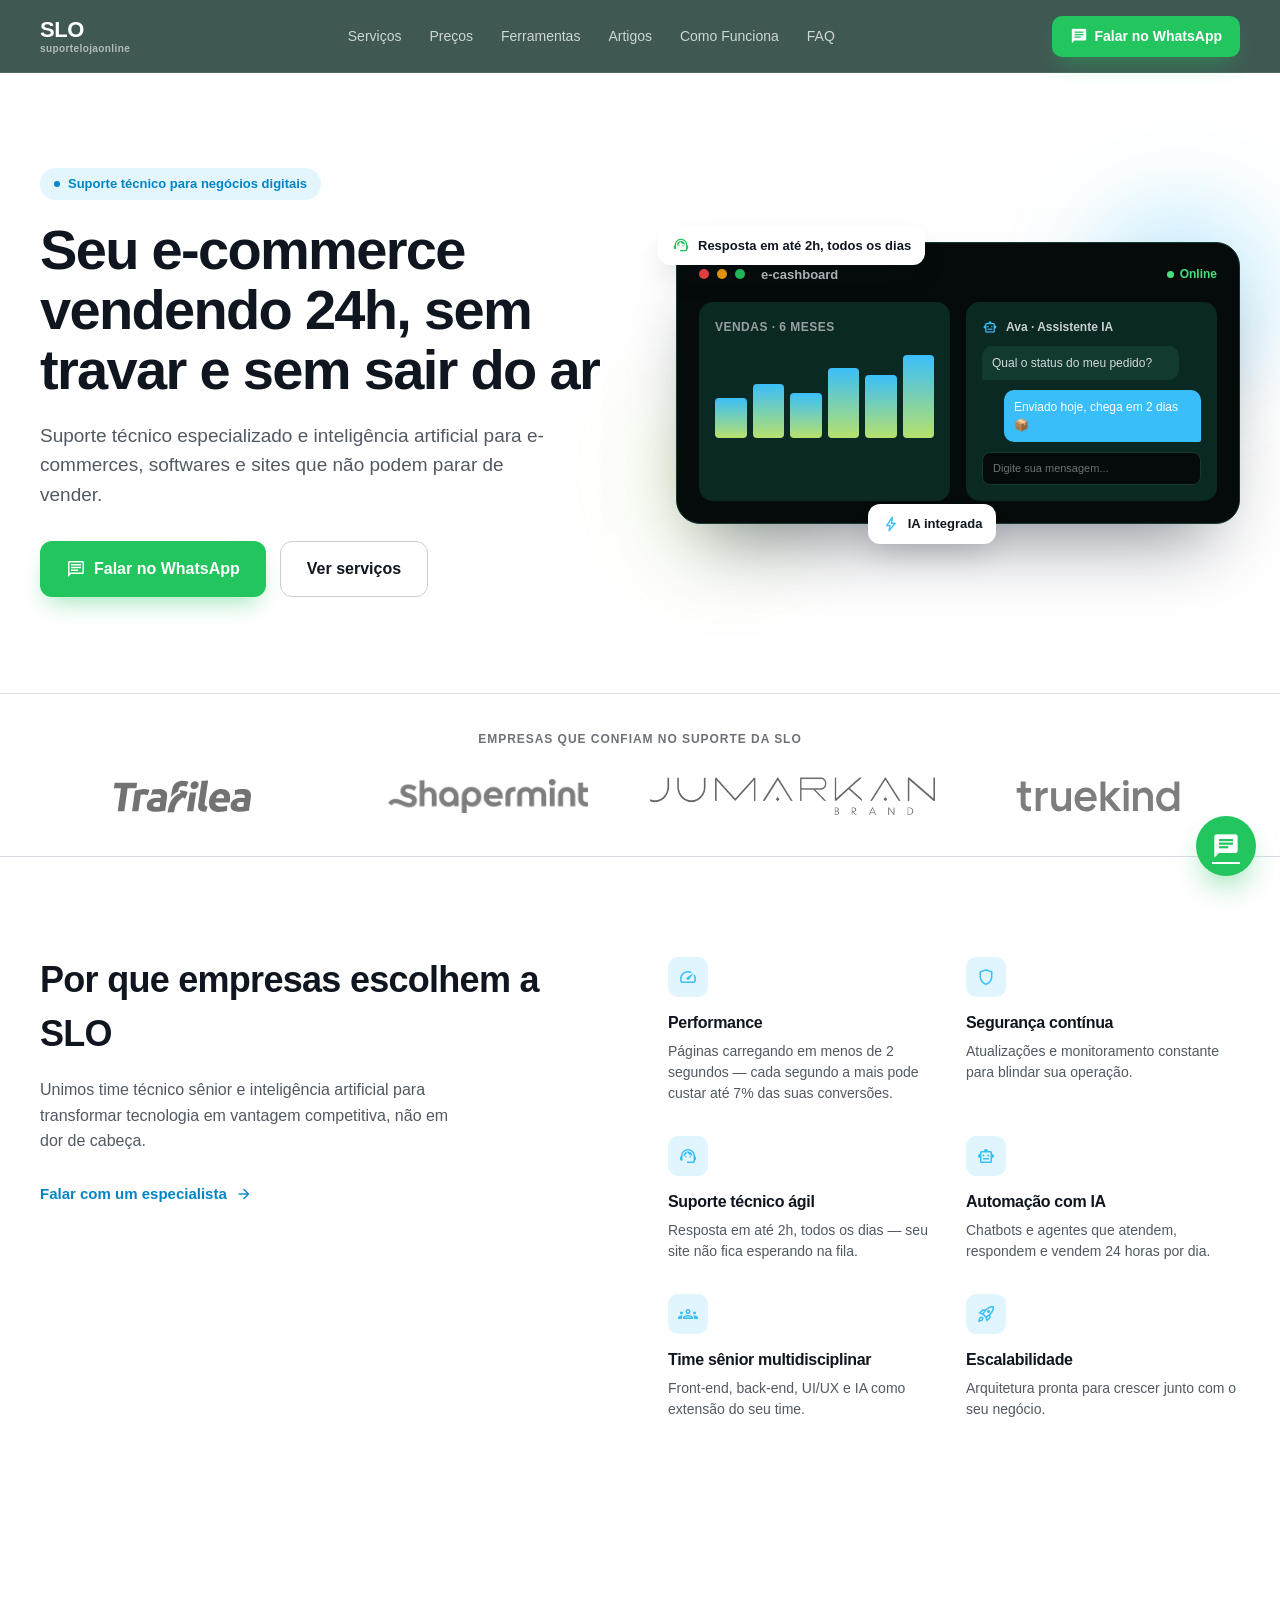
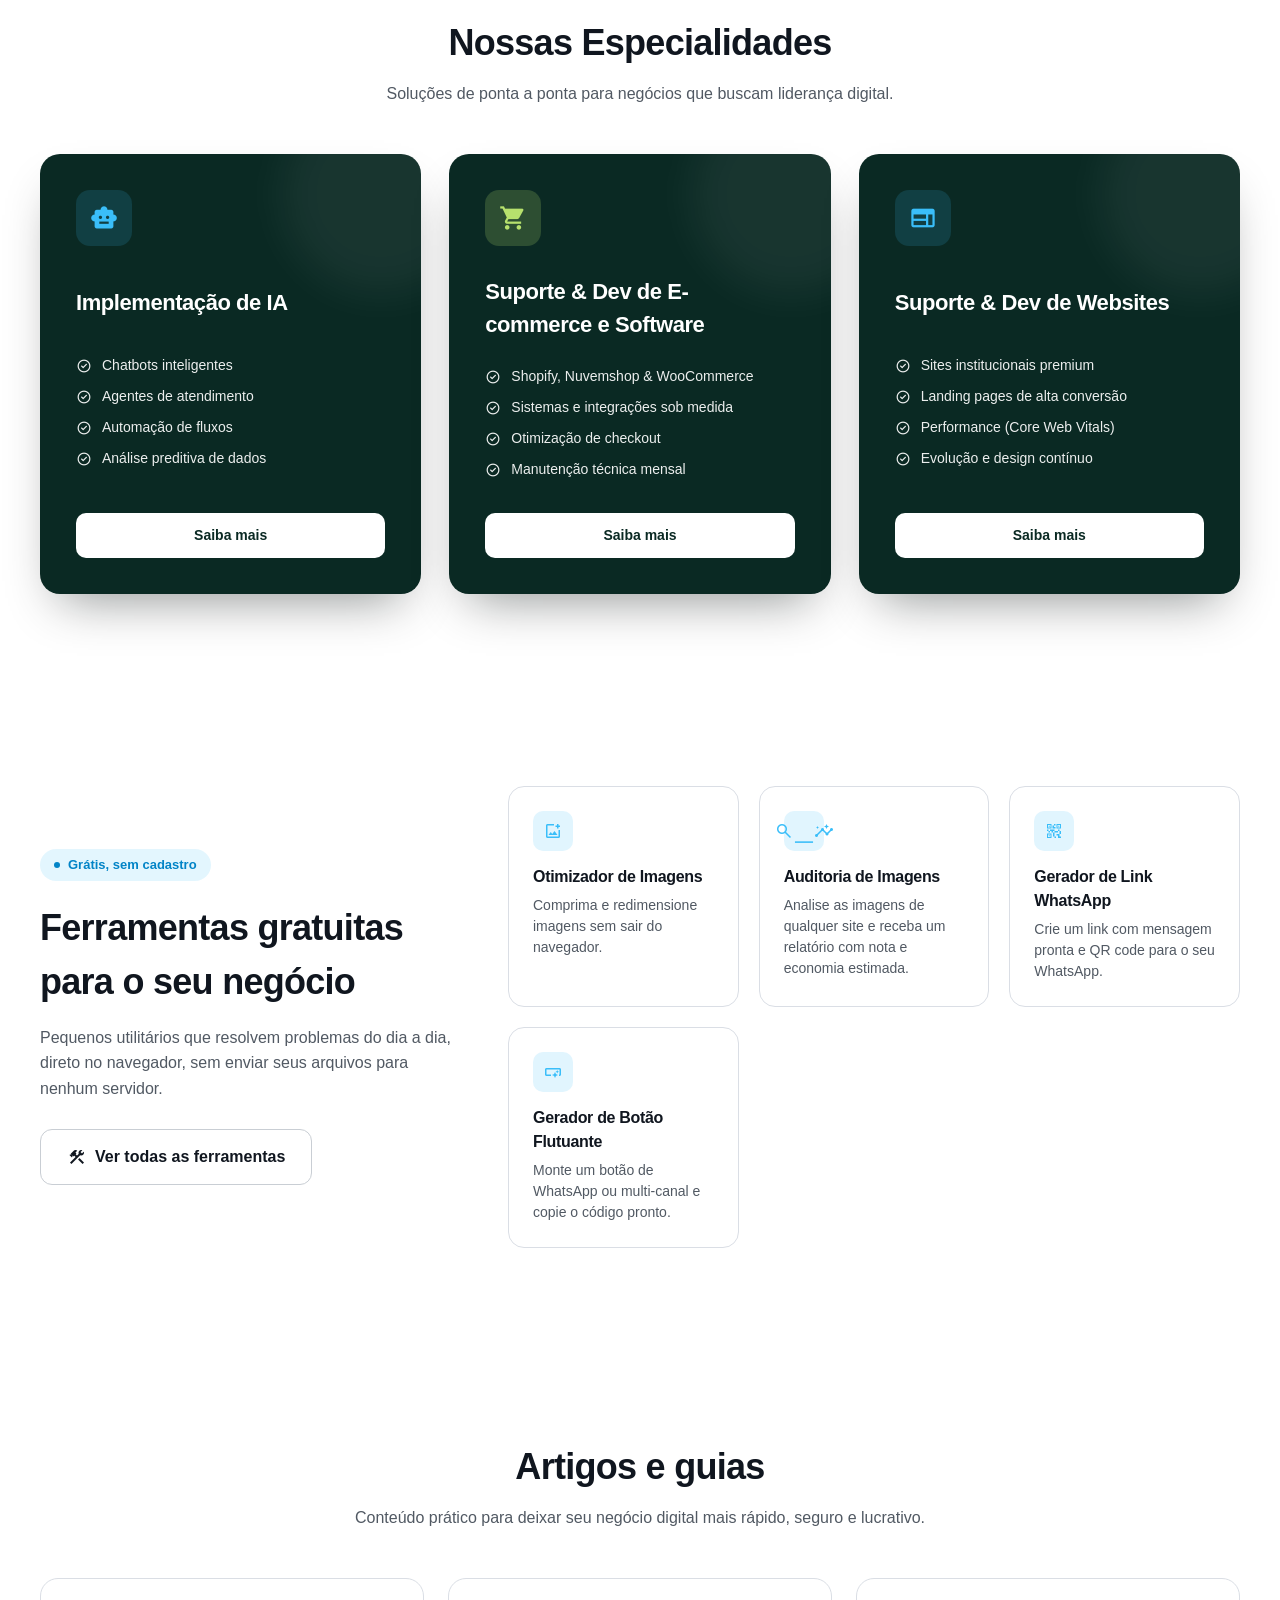
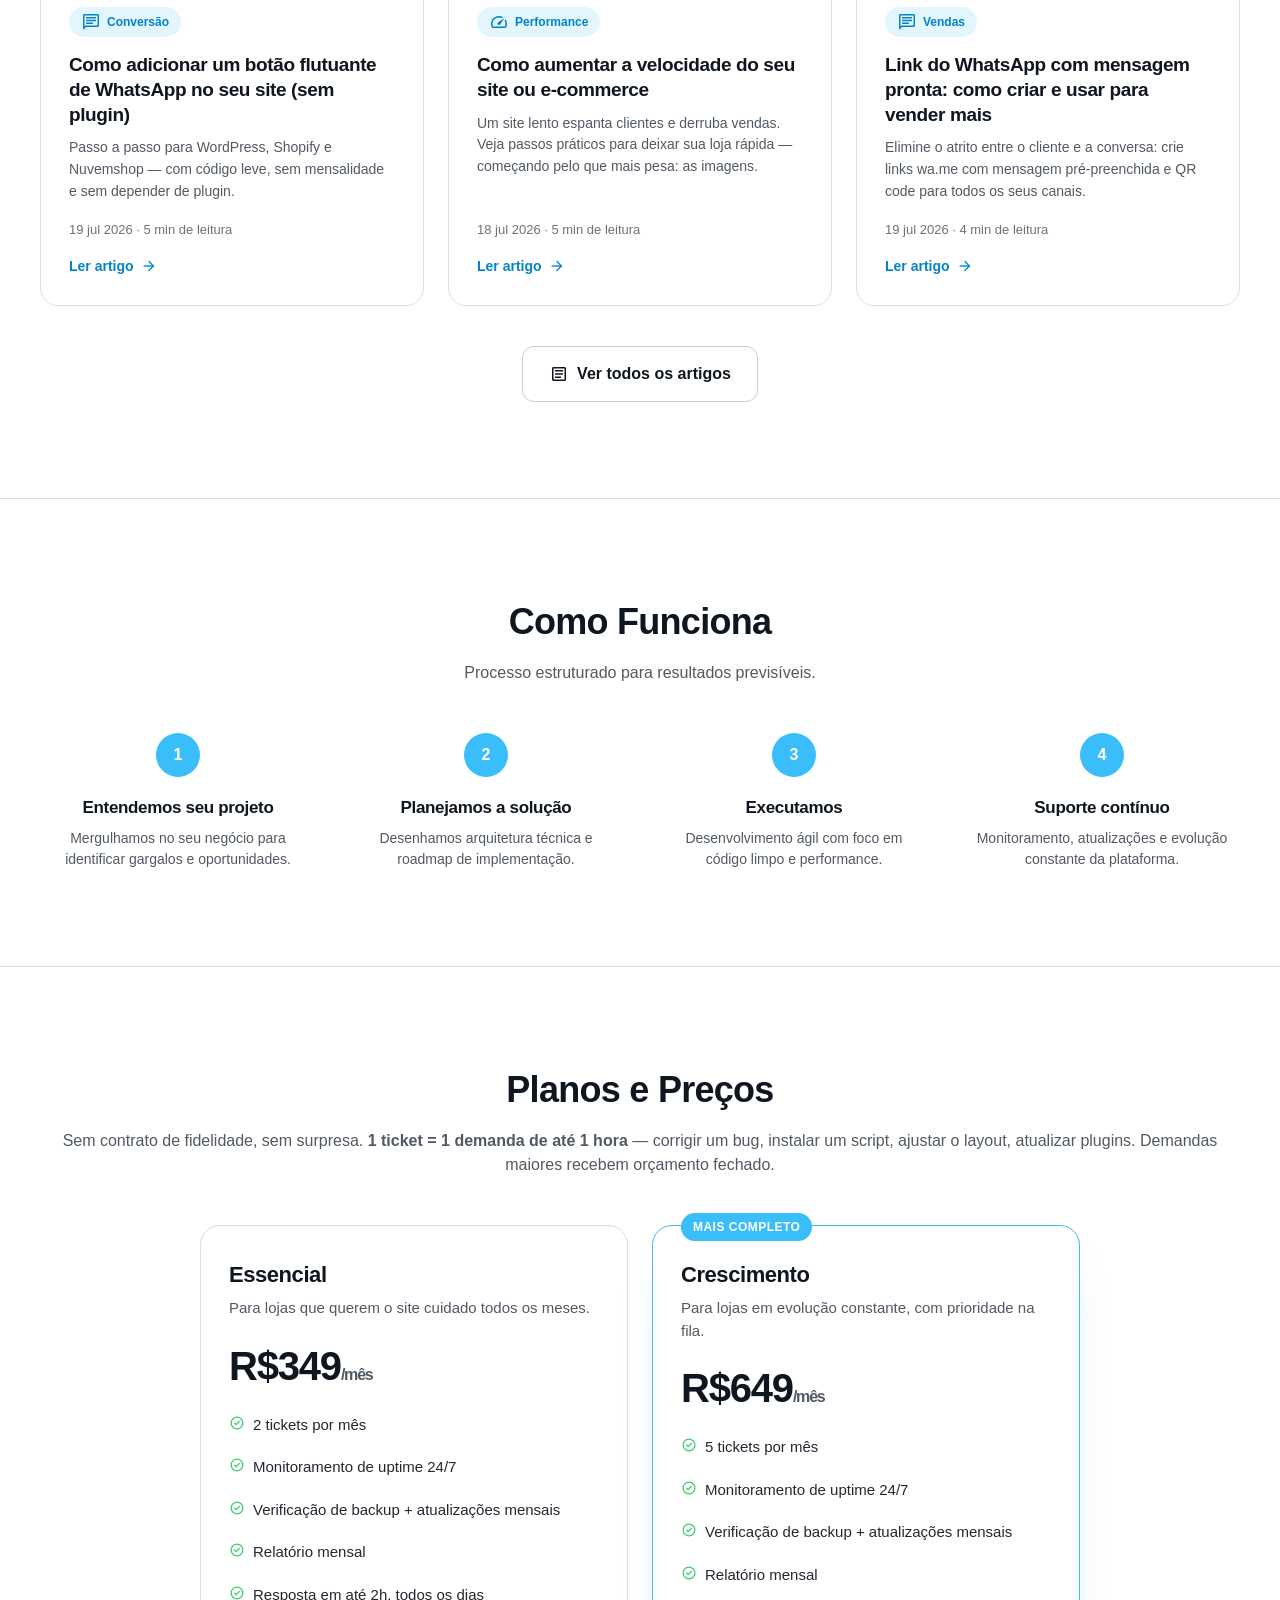
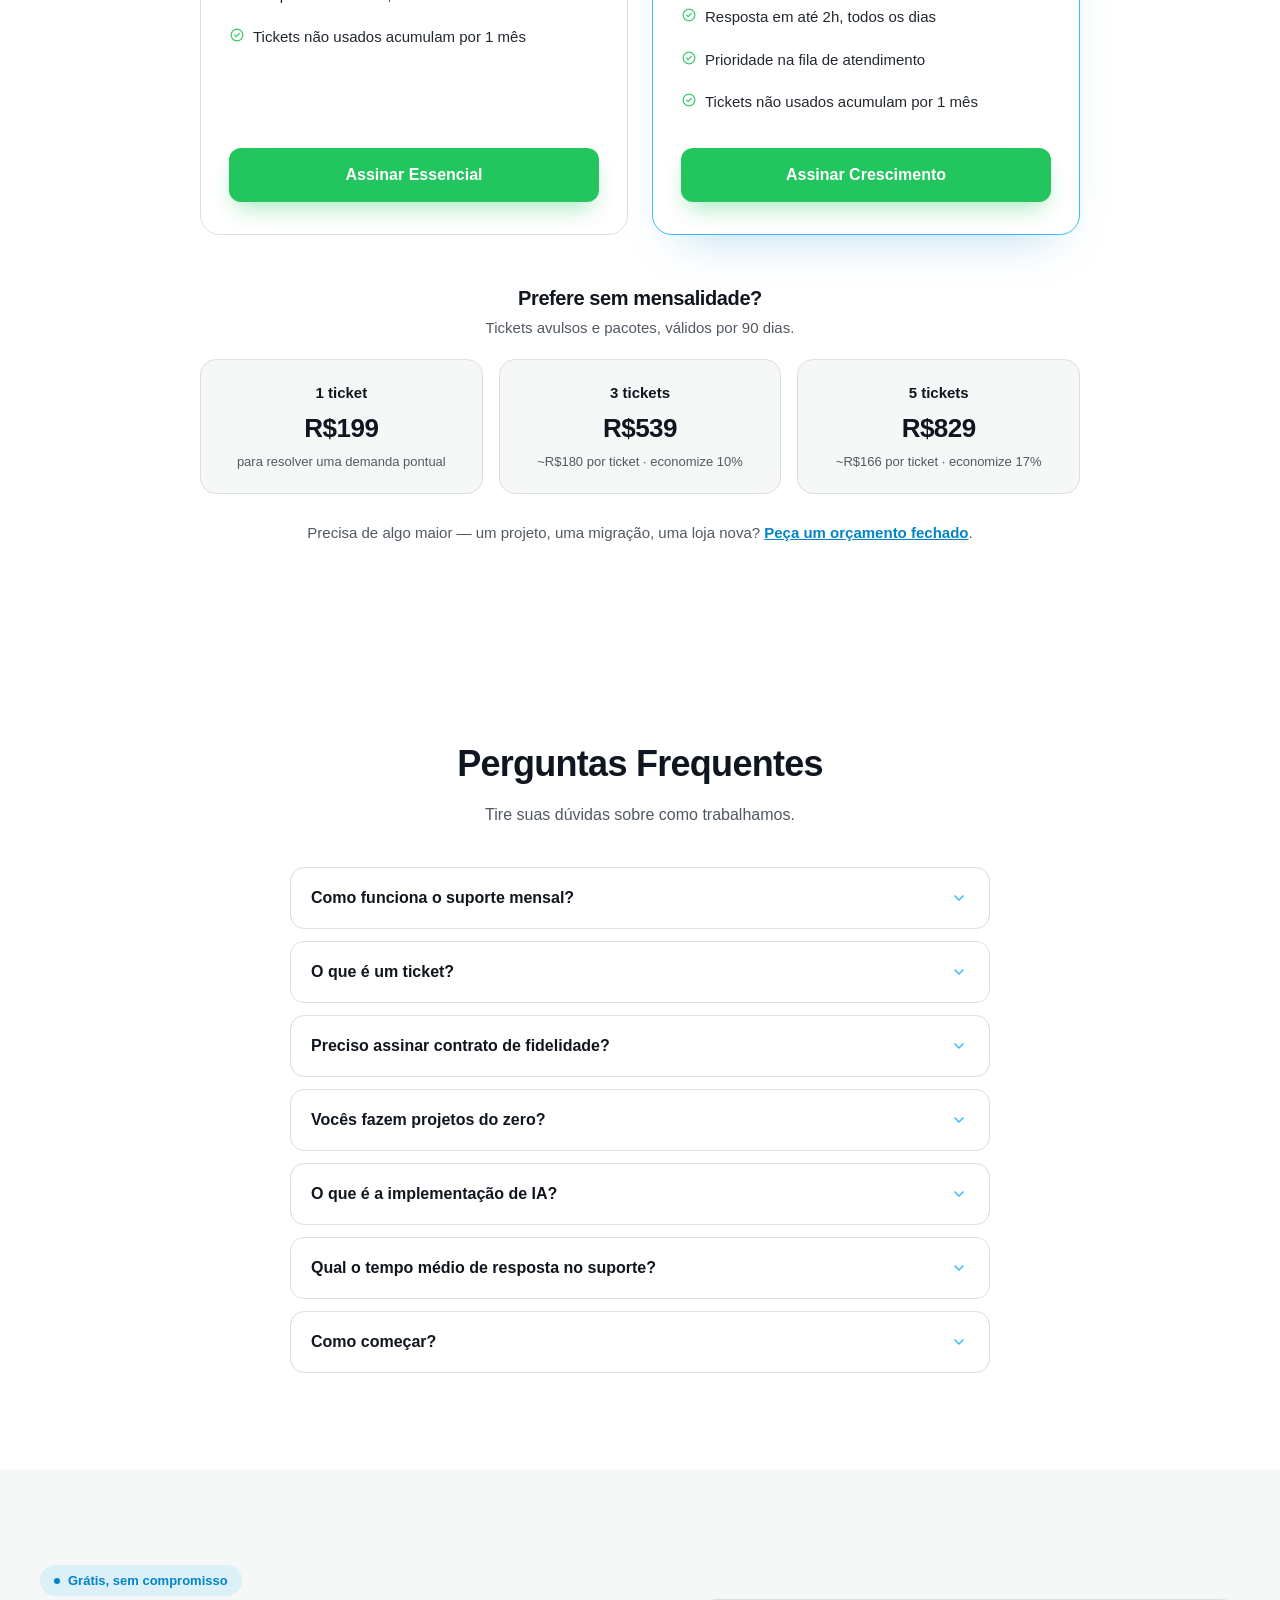
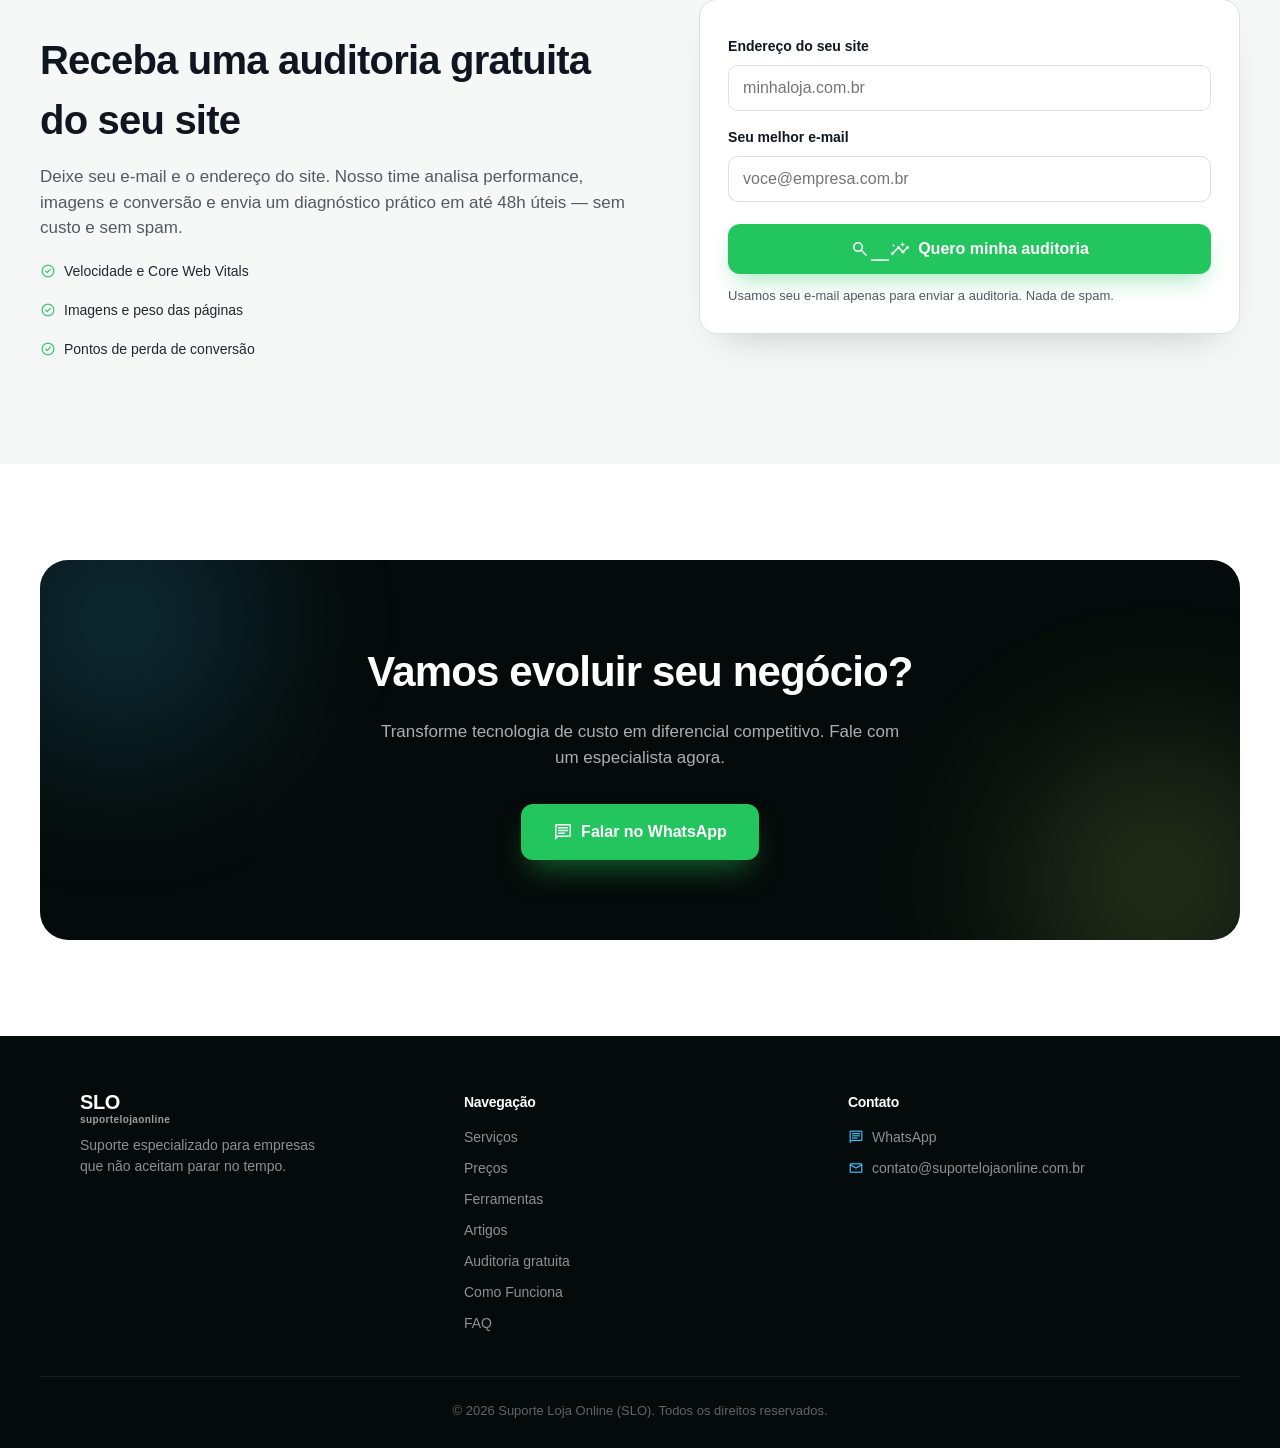
==== commit 0832caa8: "feat: SEO improvements and pricing" ====
--- a/index.html
+++ b/index.html
@@ -17,6 +17,23 @@
   <meta name="description"
     content="Suporte técnico especializado e inteligência artificial para e-commerces, softwares e sites que não podem parar de vender." />
 
+  <link rel="canonical" href="https://suportelojaonline.com.br/" />
+  <meta property="og:type" content="website" />
+  <meta property="og:site_name" content="SLO — Suporte Loja Online" />
+  <meta property="og:locale" content="pt_BR" />
+  <meta property="og:url" content="https://suportelojaonline.com.br/" />
+  <meta property="og:title" content="SLO — Suporte técnico e desenvolvimento para negócios digitais" />
+  <meta property="og:description"
+    content="Suporte técnico especializado e inteligência artificial para e-commerces, softwares e sites que não podem parar de vender." />
+  <meta property="og:image" content="https://suportelojaonline.com.br/images/og-cover.png" />
+  <meta property="og:image:width" content="1200" />
+  <meta property="og:image:height" content="630" />
+  <meta name="twitter:card" content="summary_large_image" />
+  <meta name="twitter:title" content="SLO — Suporte técnico e desenvolvimento para negócios digitais" />
+  <meta name="twitter:description"
+    content="Suporte técnico especializado e inteligência artificial para e-commerces, softwares e sites que não podem parar de vender." />
+  <meta name="twitter:image" content="https://suportelojaonline.com.br/images/og-cover.png" />
+
   <link rel="icon" href="favicon.ico" sizes="any" />
   <link rel="icon" type="image/svg+xml" href="images/favicon.svg" />
   <link rel="icon" type="image/png" sizes="32x32" href="images/favicon-32x32.png" />
@@ -26,8 +43,123 @@
   <link rel="preconnect" href="https://fonts.googleapis.com" />
   <link rel="preconnect" href="https://fonts.gstatic.com" crossorigin />
   <link rel="stylesheet"
-    href="https://fonts.googleapis.com/css2?family=Material+Symbols+Outlined:opsz,wght,FILL,GRAD@20..48,100..700,0..1,-50..200" />
+    href="https://fonts.googleapis.com/css2?family=Material+Symbols+Outlined:opsz,wght,FILL,GRAD@20..48,100..700,0..1,-50..200&display=block" />
   <link rel="stylesheet" href="styles.css?v=20260719" />
+  <script type="application/ld+json">
+{
+  "@context": "https://schema.org",
+  "@graph": [
+    {
+      "@type": "Organization",
+      "@id": "https://suportelojaonline.com.br/#org",
+      "name": "SLO — Suporte Loja Online",
+      "url": "https://suportelojaonline.com.br/",
+      "logo": "https://suportelojaonline.com.br/images/favicon-32x32.png",
+      "email": "contato@suportelojaonline.com.br",
+      "contactPoint": {
+        "@type": "ContactPoint",
+        "contactType": "customer support",
+        "telephone": "+55-31-98606-7064",
+        "availableLanguage": "Portuguese"
+      },
+      "areaServed": "BR",
+      "description": "Suporte técnico especializado e inteligência artificial para e-commerces, softwares e sites que não podem parar de vender."
+    },
+    {
+      "@type": "FAQPage",
+      "mainEntity": [
+        {
+          "@type": "Question",
+          "name": "Como funciona o suporte mensal?",
+          "acceptedAnswer": {
+            "@type": "Answer",
+            "text": "Nossos planos incluem tickets mensais para suas demandas, monitoramento de uptime 24/7, verificação de backups, atualizações e relatório mensal. Tickets não usados acumulam por até 1 mês e você pode cancelar quando quiser — sem contrato de fidelidade."
+          }
+        },
+        {
+          "@type": "Question",
+          "name": "O que é um ticket?",
+          "acceptedAnswer": {
+            "@type": "Answer",
+            "text": "1 ticket = 1 demanda de até 1 hora de trabalho: corrigir um bug, instalar um script, ajustar o layout, atualizar plugins, entre outros. Demandas maiores — como um projeto ou uma migração — recebem um orçamento fechado antes de qualquer cobrança."
+          }
+        },
+        {
+          "@type": "Question",
+          "name": "Preciso assinar contrato de fidelidade?",
+          "acceptedAnswer": {
+            "@type": "Answer",
+            "text": "Não. Os planos mensais podem ser cancelados a qualquer momento, e os pacotes de tickets valem por 90 dias sem nenhuma mensalidade."
+          }
+        },
+        {
+          "@type": "Question",
+          "name": "Vocês fazem projetos do zero?",
+          "acceptedAnswer": {
+            "@type": "Answer",
+            "text": "Sim! Desenvolvemos lojas Shopify, Nuvemshop, WooCommerce, softwares sob medida e sites institucionais do absoluto zero, focando em performance e conversão."
+          }
+        },
+        {
+          "@type": "Question",
+          "name": "O que é a implementação de IA?",
+          "acceptedAnswer": {
+            "@type": "Answer",
+            "text": "Integramos IA de ponta no seu atendimento para criar assistentes virtuais que entendem o cliente, resolvem dúvidas e até fecham vendas de forma autônoma."
+          }
+        },
+        {
+          "@type": "Question",
+          "name": "Qual o tempo médio de resposta no suporte?",
+          "acceptedAnswer": {
+            "@type": "Answer",
+            "text": "Respondemos em até 2 horas, todos os dias — inclusive fins de semana. A resolução depende da complexidade: demandas de um ticket geralmente são resolvidas no mesmo dia."
+          }
+        },
+        {
+          "@type": "Question",
+          "name": "Como começar?",
+          "acceptedAnswer": {
+            "@type": "Answer",
+            "text": "Basta chamar no WhatsApp. Em até 24h entraremos em contato para uma conversa técnica sobre seu projeto."
+          }
+        }
+      ]
+    },
+    {
+      "@type": "Service",
+      "name": "Suporte técnico mensal para e-commerce e sites",
+      "provider": {
+        "@id": "https://suportelojaonline.com.br/#org"
+      },
+      "areaServed": "BR",
+      "offers": [
+        {
+          "@type": "Offer",
+          "name": "Plano Essencial",
+          "price": "349.00",
+          "priceCurrency": "BRL",
+          "description": "2 tickets/mês, monitoramento de uptime 24/7, backups, atualizações e relatório mensal."
+        },
+        {
+          "@type": "Offer",
+          "name": "Plano Crescimento",
+          "price": "649.00",
+          "priceCurrency": "BRL",
+          "description": "5 tickets/mês, prioridade na fila, monitoramento 24/7, backups, atualizações e relatório mensal."
+        },
+        {
+          "@type": "Offer",
+          "name": "Ticket avulso",
+          "price": "199.00",
+          "priceCurrency": "BRL",
+          "description": "1 demanda de até 1 hora de trabalho, sem mensalidade."
+        }
+      ]
+    }
+  ]
+}
+  </script>
 </head>
 
 <body>
@@ -38,6 +170,7 @@
       <a href="#top" class="wordmark">SLO<span class="wordmark-sub">suportelojaonline</span></a>
       <nav class="nav-links" aria-label="Navegação principal">
         <a href="#servicos">Serviços</a>
+        <a href="#precos">Preços</a>
         <a href="ferramentas.html">Ferramentas</a>
         <a href="artigos.html">Artigos</a>
         <a href="#como-funciona">Como Funciona</a>
@@ -58,7 +191,7 @@
       <div class="container hero-grid">
         <div class="hero-copy">
           <span class="eyebrow"><span class="dot"></span>Suporte técnico para negócios digitais</span>
-          <h1>Sua tecnologia nunca mais fica parada</h1>
+          <h1>Seu e-commerce vendendo 24h, sem travar e sem sair do ar</h1>
           <p class="lead">Suporte técnico especializado e inteligência artificial para e-commerces, softwares e sites
             que não podem parar de vender.</p>
           <div class="hero-actions">
@@ -79,7 +212,7 @@
 
           <div class="float-badge badge-top">
             <span class="material-symbols-outlined">support_agent</span>
-            Suporte técnico 24/7
+            Resposta em até 2h, todos os dias
           </div>
           <div class="float-badge badge-bottom">
             <span class="material-symbols-outlined">bolt</span>
@@ -125,13 +258,13 @@
         <p class="trust-label">Empresas que confiam no suporte da SLO</p>
         <div class="logo-row">
           <a class="logo-slot" href="https://www.trafilea.com/" target="_blank" rel="noopener noreferrer"><img
-              class="invert" src="images/trafilea.png" alt="Trafilea" /></a>
+              class="invert" src="images/trafilea.png" alt="Trafilea"  loading="lazy" width="137" height="33" /></a>
           <a class="logo-slot" href="https://shapermint.com/" target="_blank" rel="noopener noreferrer"><img
-              src="images/shapermint.png" alt="Shapermint" /></a>
+              src="images/shapermint.png" alt="Shapermint"  loading="lazy" width="210" height="42" /></a>
           <a class="logo-slot" href="https://jumarkanbrand.com.br/" target="_blank" rel="noopener noreferrer"><img
-              src="images/jumarkan.png" alt="Jumarkan" /></a>
+              src="images/jumarkan.png" alt="Jumarkan"  loading="lazy" width="500" height="66" /></a>
           <a class="logo-slot" href="https://truekind.com/" target="_blank" rel="noopener noreferrer"><img
-              src="images/truekind.png" alt="Truekind" /></a>
+              src="images/truekind.png" alt="Truekind"  loading="lazy" width="164" height="32" /></a>
         </div>
       </div>
     </section>
@@ -152,7 +285,7 @@
           <div class="feature">
             <span class="chip chip-cyan"><span class="material-symbols-outlined">speed</span></span>
             <h3>Performance</h3>
-            <p>Carregamento rápido que mantém clientes na loja e evita perda de vendas.</p>
+            <p>Páginas carregando em menos de 2 segundos — cada segundo a mais pode custar até 7% das suas conversões.</p>
           </div>
           <div class="feature">
             <span class="chip chip-cyan"><span class="material-symbols-outlined">shield</span></span>
@@ -162,7 +295,7 @@
           <div class="feature">
             <span class="chip chip-cyan"><span class="material-symbols-outlined">support_agent</span></span>
             <h3>Suporte técnico ágil</h3>
-            <p>Time especializado disponível para resolver problemas críticos rápido.</p>
+            <p>Resposta em até 2h, todos os dias — seu site não fica esperando na fila.</p>
           </div>
           <div class="feature">
             <span class="chip chip-cyan"><span class="material-symbols-outlined">smart_toy</span></span>
@@ -348,6 +481,89 @@
       </div>
     </section>
 
+    <!-- ===== PREÇOS ===== -->
+    <section class="pricing reveal" id="precos">
+      <div class="container">
+        <div class="section-head">
+          <h2>Planos e Preços</h2>
+          <p>Sem contrato de fidelidade, sem surpresa. <strong>1 ticket = 1 demanda de até 1 hora</strong> — corrigir
+            um bug, instalar um script, ajustar o layout, atualizar plugins. Demandas maiores recebem orçamento
+            fechado.</p>
+        </div>
+
+        <div class="pricing-grid">
+          <article class="price-card">
+            <h3>Essencial</h3>
+            <p class="price-desc">Para lojas que querem o site cuidado todos os meses.</p>
+            <p class="price-tag">R$349<span>/mês</span></p>
+            <ul class="check-list">
+              <li><span class="material-symbols-outlined">check_circle</span>2 tickets por mês</li>
+              <li><span class="material-symbols-outlined">check_circle</span>Monitoramento de uptime 24/7</li>
+              <li><span class="material-symbols-outlined">check_circle</span>Verificação de backup + atualizações
+                mensais</li>
+              <li><span class="material-symbols-outlined">check_circle</span>Relatório mensal</li>
+              <li><span class="material-symbols-outlined">check_circle</span>Resposta em até 2h, todos os dias</li>
+              <li><span class="material-symbols-outlined">check_circle</span>Tickets não usados acumulam por 1 mês</li>
+            </ul>
+            <a class="btn btn-whatsapp"
+              href="https://wa.me/5531986067064?text=Ol%C3%A1!%20Quero%20contratar%20o%20plano%20Essencial%20(R%24349%2Fm%C3%AAs)."
+              target="_blank" rel="noopener">Assinar Essencial</a>
+          </article>
+
+          <article class="price-card featured">
+            <span class="price-badge">Mais completo</span>
+            <h3>Crescimento</h3>
+            <p class="price-desc">Para lojas em evolução constante, com prioridade na fila.</p>
+            <p class="price-tag">R$649<span>/mês</span></p>
+            <ul class="check-list">
+              <li><span class="material-symbols-outlined">check_circle</span>5 tickets por mês</li>
+              <li><span class="material-symbols-outlined">check_circle</span>Monitoramento de uptime 24/7</li>
+              <li><span class="material-symbols-outlined">check_circle</span>Verificação de backup + atualizações
+                mensais</li>
+              <li><span class="material-symbols-outlined">check_circle</span>Relatório mensal</li>
+              <li><span class="material-symbols-outlined">check_circle</span>Resposta em até 2h, todos os dias</li>
+              <li><span class="material-symbols-outlined">check_circle</span>Prioridade na fila de atendimento</li>
+              <li><span class="material-symbols-outlined">check_circle</span>Tickets não usados acumulam por 1 mês</li>
+            </ul>
+            <a class="btn btn-whatsapp"
+              href="https://wa.me/5531986067064?text=Ol%C3%A1!%20Quero%20contratar%20o%20plano%20Crescimento%20(R%24649%2Fm%C3%AAs)."
+              target="_blank" rel="noopener">Assinar Crescimento</a>
+          </article>
+        </div>
+
+        <div class="packs-head">
+          <h3>Prefere sem mensalidade?</h3>
+          <p>Tickets avulsos e pacotes, válidos por 90 dias.</p>
+        </div>
+        <div class="packs-grid">
+          <a class="pack-card"
+            href="https://wa.me/5531986067064?text=Ol%C3%A1!%20Quero%20comprar%201%20ticket%20avulso%20(R%24199)."
+            target="_blank" rel="noopener">
+            <span class="pack-qty">1 ticket</span>
+            <span class="pack-price">R$199</span>
+            <span class="pack-note">para resolver uma demanda pontual</span>
+          </a>
+          <a class="pack-card"
+            href="https://wa.me/5531986067064?text=Ol%C3%A1!%20Quero%20comprar%20o%20pacote%20de%203%20tickets%20(R%24539)."
+            target="_blank" rel="noopener">
+            <span class="pack-qty">3 tickets</span>
+            <span class="pack-price">R$539</span>
+            <span class="pack-note">~R$180 por ticket · economize 10%</span>
+          </a>
+          <a class="pack-card"
+            href="https://wa.me/5531986067064?text=Ol%C3%A1!%20Quero%20comprar%20o%20pacote%20de%205%20tickets%20(R%24829)."
+            target="_blank" rel="noopener">
+            <span class="pack-qty">5 tickets</span>
+            <span class="pack-price">R$829</span>
+            <span class="pack-note">~R$166 por ticket · economize 17%</span>
+          </a>
+        </div>
+        <p class="pricing-note">Precisa de algo maior — um projeto, uma migração, uma loja nova? <a
+            href="https://wa.me/5531986067064?text=Ol%C3%A1!%20Quero%20um%20or%C3%A7amento%20para%20um%20projeto%20maior."
+            target="_blank" rel="noopener">Peça um orçamento fechado</a>.</p>
+      </div>
+    </section>
+
     <!-- ===== FAQ ===== -->
     <section class="faq reveal" id="faq">
       <div class="container faq-inner">
@@ -359,8 +575,23 @@
         <div class="faq-list">
           <details name="faq">
             <summary>Como funciona o suporte mensal?<span class="material-symbols-outlined">expand_more</span></summary>
-            <div class="faq-answer">Oferecemos planos de horas mensais onde nosso time fica disponível para manutenção,
-              atualizações, correções de bugs e evolução do seu site ou e-commerce.</div>
+            <div class="faq-answer">Nossos planos incluem tickets mensais para suas demandas, monitoramento de uptime
+              24/7, verificação de backups, atualizações e relatório mensal. Tickets não usados acumulam por até 1 mês
+              e você pode cancelar quando quiser — sem contrato de fidelidade.</div>
+          </details>
+
+          <details name="faq">
+            <summary>O que é um ticket?<span class="material-symbols-outlined">expand_more</span></summary>
+            <div class="faq-answer">1 ticket = 1 demanda de até 1 hora de trabalho: corrigir um bug, instalar um
+              script, ajustar o layout, atualizar plugins, entre outros. Demandas maiores — como um projeto ou uma
+              migração — recebem um orçamento fechado antes de qualquer cobrança.</div>
+          </details>
+
+          <details name="faq">
+            <summary>Preciso assinar contrato de fidelidade?<span
+                class="material-symbols-outlined">expand_more</span></summary>
+            <div class="faq-answer">Não. Os planos mensais podem ser cancelados a qualquer momento, e os pacotes de
+              tickets valem por 90 dias sem nenhuma mensalidade.</div>
           </details>
 
           <details name="faq">
@@ -378,8 +609,8 @@
           <details name="faq">
             <summary>Qual o tempo médio de resposta no suporte?<span
                 class="material-symbols-outlined">expand_more</span></summary>
-            <div class="faq-answer">Para casos críticos, nosso tempo de resposta é de até 2 horas úteis. Para demandas
-              rotineiras, respondemos em até 24 horas úteis.</div>
+            <div class="faq-answer">Respondemos em até 2 horas, todos os dias — inclusive fins de semana. A resolução
+              depende da complexidade: demandas de um ticket geralmente são resolvidas no mesmo dia.</div>
           </details>
 
           <details name="faq">
@@ -388,6 +619,39 @@
               sobre seu projeto.</div>
           </details>
         </div>
+      </div>
+    </section>
+
+    <!-- ===== AUDITORIA GRATUITA (email capture) ===== -->
+    <section class="lead-capture reveal" id="auditoria-gratuita">
+      <div class="container lead-capture-inner">
+        <div class="lead-capture-copy">
+          <span class="eyebrow"><span class="dot"></span>Grátis, sem compromisso</span>
+          <h2>Receba uma auditoria gratuita do seu site</h2>
+          <p>Deixe seu e-mail e o endereço do site. Nosso time analisa performance, imagens e conversão e envia um
+            diagnóstico prático em até 48h úteis — sem custo e sem spam.</p>
+          <ul class="check-list">
+            <li><span class="material-symbols-outlined">check_circle</span>Velocidade e Core Web Vitals</li>
+            <li><span class="material-symbols-outlined">check_circle</span>Imagens e peso das páginas</li>
+            <li><span class="material-symbols-outlined">check_circle</span>Pontos de perda de conversão</li>
+          </ul>
+        </div>
+        <form class="lead-form" id="lead-form" action="https://formspree.io/f/xqerbzja" method="POST" novalidate>
+          <label for="lead-site">Endereço do seu site</label>
+          <input type="text" id="lead-site" name="site" placeholder="minhaloja.com.br" required
+            autocomplete="url" inputmode="url" />
+          <label for="lead-email">Seu melhor e-mail</label>
+          <input type="email" id="lead-email" name="email" placeholder="voce@empresa.com.br" required
+            autocomplete="email" />
+          <input type="text" name="_gotcha" tabindex="-1" autocomplete="off" aria-hidden="true"
+            style="position:absolute;left:-9999px;" />
+          <button type="submit" class="btn btn-whatsapp lead-submit" id="lead-submit">
+            <span class="material-symbols-outlined">search_insights</span>
+            Quero minha auditoria
+          </button>
+          <p class="lead-feedback hidden" id="lead-feedback" role="status"></p>
+          <p class="lead-privacy">Usamos seu e-mail apenas para enviar a auditoria. Nada de spam.</p>
+        </form>
       </div>
     </section>
 
@@ -422,8 +686,10 @@
       <div class="footer-col">
         <h4>Navegação</h4>
         <a href="#servicos">Serviços</a>
+        <a href="#precos">Preços</a>
         <a href="ferramentas.html">Ferramentas</a>
         <a href="artigos.html">Artigos</a>
+        <a href="#auditoria-gratuita">Auditoria gratuita</a>
         <a href="#como-funciona">Como Funciona</a>
         <a href="#faq">FAQ</a>
       </div>
@@ -431,8 +697,8 @@
         <h4>Contato</h4>
         <a href="https://wa.me/5531986067064" target="_blank" rel="noopener"><span
             class="material-symbols-outlined">chat</span>WhatsApp</a>
-        <a href="mailto:henriquevitorino19@gmail.com"><span
-            class="material-symbols-outlined">mail</span>henriquevitorino19@gmail.com</a>
+        <a href="mailto:contato@suportelojaonline.com.br"><span
+            class="material-symbols-outlined">mail</span>contato@suportelojaonline.com.br</a>
       </div>
     </div>
     <div class="container footer-bottom">
--- a/styles.css
+++ b/styles.css
@@ -21,9 +21,15 @@
   --font: -apple-system, BlinkMacSystemFont, "Segoe UI", Roboto, Helvetica, Arial, sans-serif;
 }
 
-* { margin: 0; padding: 0; box-sizing: border-box; }
-
-html { scroll-behavior: smooth; }
+* {
+  margin: 0;
+  padding: 0;
+  box-sizing: border-box;
+}
+
+html {
+  scroll-behavior: smooth;
+}
 
 body {
   font-family: var(--font);
@@ -34,478 +40,1996 @@
   overflow-x: hidden;
 }
 
-.container { width: 100%; max-width: var(--maxw); margin: 0 auto; padding: 0 var(--px); }
-
-.material-symbols-outlined { font-size: 20px; line-height: 1; vertical-align: middle; }
-
-h1, h2, h3, h4 { letter-spacing: -0.02em; }
+.container {
+  width: 100%;
+  max-width: var(--maxw);
+  margin: 0 auto;
+  padding: 0 var(--px);
+}
+
+.material-symbols-outlined {
+  font-size: 20px;
+  line-height: 1;
+  vertical-align: middle;
+}
+
+h1,
+h2,
+h3,
+h4 {
+  letter-spacing: -0.02em;
+}
 
 /* ===== Buttons ===== */
 .btn {
-  display: inline-flex; align-items: center; gap: 8px;
-  font-weight: 600; font-size: 16px;
-  padding: 15px 26px; border-radius: 12px;
-  text-decoration: none; border: none; cursor: pointer;
+  display: inline-flex;
+  align-items: center;
+  gap: 8px;
+  font-weight: 600;
+  font-size: 16px;
+  padding: 15px 26px;
+  border-radius: 12px;
+  text-decoration: none;
+  border: none;
+  cursor: pointer;
   transition: transform .15s ease, box-shadow .2s ease, background .2s ease;
 }
-.btn:hover { transform: translateY(-2px); }
-.btn-whatsapp { background: var(--wa); color: #fff; box-shadow: 0 12px 24px -8px rgba(34,197,94,.45); }
-.btn-whatsapp:hover { background: var(--wa-dark); }
-.btn-ghost { background: transparent; color: var(--text); border: 1.5px solid oklch(85% 0.01 255); }
-.btn-ghost:hover { background: #f6f7f4; }
-.btn-light { background: #fff; color: var(--dark2); text-align: center; justify-content: center; padding: 12px; border-radius: 10px; font-size: 14px; font-weight: 600; }
-.btn-light:hover { background: #eef0ea; }
+
+.btn:hover {
+  transform: translateY(-2px);
+}
+
+.btn-whatsapp {
+  background: var(--wa);
+  color: #fff;
+  box-shadow: 0 12px 24px -8px rgba(34, 197, 94, .45);
+}
+
+.btn-whatsapp:hover {
+  background: var(--wa-dark);
+}
+
+.btn-ghost {
+  background: transparent;
+  color: var(--text);
+  border: 1.5px solid oklch(85% 0.01 255);
+}
+
+.btn-ghost:hover {
+  background: #f6f7f4;
+}
+
+.btn-light {
+  background: #fff;
+  color: var(--dark2);
+  text-align: center;
+  justify-content: center;
+  padding: 12px;
+  border-radius: 10px;
+  font-size: 14px;
+  font-weight: 600;
+}
+
+.btn-light:hover {
+  background: #eef0ea;
+}
 
 .text-link {
-  display: inline-flex; align-items: center; gap: 8px;
-  color: var(--accent-dark); font-weight: 600; font-size: 15px; text-decoration: none;
-}
-.text-link .material-symbols-outlined { font-size: 18px; transition: transform .2s ease; }
-.text-link:hover .material-symbols-outlined { transform: translateX(3px); }
+  display: inline-flex;
+  align-items: center;
+  gap: 8px;
+  color: var(--accent-dark);
+  font-weight: 600;
+  font-size: 15px;
+  text-decoration: none;
+}
+
+.text-link .material-symbols-outlined {
+  font-size: 18px;
+  transition: transform .2s ease;
+}
+
+.text-link:hover .material-symbols-outlined {
+  transform: translateX(3px);
+}
 
 /* ===== Header ===== */
 .site-header {
-  position: fixed; top: 0; left: 0; width: 100%; z-index: 50;
+  position: fixed;
+  top: 0;
+  left: 0;
+  width: 100%;
+  z-index: 50;
   background: rgba(10, 41, 35, .78);
-  backdrop-filter: blur(14px); -webkit-backdrop-filter: blur(14px);
-  border-bottom: 1px solid rgba(255,255,255,.08);
-}
-.header-inner { display: flex; align-items: center; justify-content: space-between; height: 72px; }
+  backdrop-filter: blur(14px);
+  -webkit-backdrop-filter: blur(14px);
+  border-bottom: 1px solid rgba(255, 255, 255, .08);
+}
+
+.header-inner {
+  display: flex;
+  align-items: center;
+  justify-content: space-between;
+  height: 72px;
+}
+
 .wordmark {
-  display: inline-flex; flex-direction: column; line-height: 1;
-  font-size: 22px; font-weight: 800; letter-spacing: -.02em; color: #fff; text-decoration: none;
-}
+  display: inline-flex;
+  flex-direction: column;
+  line-height: 1;
+  font-size: 22px;
+  font-weight: 800;
+  letter-spacing: -.02em;
+  color: #fff;
+  text-decoration: none;
+}
+
 .wordmark-sub {
-  font-size: 10px; font-weight: 600; letter-spacing: .04em;
-  color: rgba(255,255,255,.6); margin-top: 3px;
-}
-.nav-links { display: flex; gap: 28px; }
-.nav-links a { color: rgba(255,255,255,.75); text-decoration: none; font-weight: 500; font-size: 14px; }
-.nav-links a:hover { color: #fff; }
+  font-size: 10px;
+  font-weight: 600;
+  letter-spacing: .04em;
+  color: rgba(255, 255, 255, .6);
+  margin-top: 3px;
+}
+
+.nav-links {
+  display: flex;
+  gap: 28px;
+}
+
+.nav-links a {
+  color: rgba(255, 255, 255, .75);
+  text-decoration: none;
+  font-weight: 500;
+  font-size: 14px;
+}
+
+.nav-links a:hover {
+  color: #fff;
+}
+
 .header-cta {
-  display: flex; align-items: center; gap: 6px;
-  background: var(--wa); color: #fff; text-decoration: none;
-  padding: 10px 18px; border-radius: 10px; font-size: 14px; font-weight: 600;
+  display: flex;
+  align-items: center;
+  gap: 6px;
+  background: var(--wa);
+  color: #fff;
+  text-decoration: none;
+  padding: 10px 18px;
+  border-radius: 10px;
+  font-size: 14px;
+  font-weight: 600;
   transition: background .2s ease;
 }
-.header-cta:hover { background: var(--wa-dark); }
-.header-cta .material-symbols-outlined { font-size: 18px; font-variation-settings: 'FILL' 1; }
+
+.header-cta:hover {
+  background: var(--wa-dark);
+}
+
+.header-cta .material-symbols-outlined {
+  font-size: 18px;
+  font-variation-settings: 'FILL' 1;
+}
 
 /* ===== Main / Hero ===== */
-main { padding-top: 72px; }
-
-.hero { padding: clamp(48px, 8vw, 96px) 0; }
+main {
+  padding-top: 72px;
+}
+
+.hero {
+  padding: clamp(48px, 8vw, 96px) 0;
+}
+
 .hero-grid {
-  display: grid; grid-template-columns: repeat(auto-fit, minmax(360px, 1fr));
-  gap: clamp(32px, 6vw, 72px); align-items: center;
+  display: grid;
+  grid-template-columns: repeat(auto-fit, minmax(360px, 1fr));
+  gap: clamp(32px, 6vw, 72px);
+  align-items: center;
 }
 
 .eyebrow {
-  display: inline-flex; align-items: center; gap: 8px;
-  background: var(--accent-soft); color: var(--accent-dark);
-  padding: 6px 14px; border-radius: 999px; font-size: 13px; font-weight: 600;
+  display: inline-flex;
+  align-items: center;
+  gap: 8px;
+  background: var(--accent-soft);
+  color: var(--accent-dark);
+  padding: 6px 14px;
+  border-radius: 999px;
+  font-size: 13px;
+  font-weight: 600;
   margin-bottom: 20px;
 }
-.eyebrow .dot { width: 6px; height: 6px; border-radius: 50%; background: currentColor; animation: pulseDot 2s ease-in-out infinite; }
-@keyframes pulseDot { 0%,100% { opacity: 1; transform: scale(1); } 50% { opacity: .4; transform: scale(.7); } }
-
-.hero h1 { font-size: clamp(34px, 5vw, 56px); line-height: 1.08; font-weight: 800; letter-spacing: -.03em; margin: 0 0 20px; }
-.lead { font-size: clamp(17px, 2vw, 19px); line-height: 1.55; color: var(--muted); max-width: 520px; margin: 0 0 32px; }
-.hero-actions { display: flex; flex-wrap: wrap; gap: 14px; }
+
+.eyebrow .dot {
+  width: 6px;
+  height: 6px;
+  border-radius: 50%;
+  background: currentColor;
+  animation: pulseDot 2s ease-in-out infinite;
+}
+
+@keyframes pulseDot {
+
+  0%,
+  100% {
+    opacity: 1;
+    transform: scale(1);
+  }
+
+  50% {
+    opacity: .4;
+    transform: scale(.7);
+  }
+}
+
+.hero h1 {
+  font-size: clamp(34px, 5vw, 56px);
+  line-height: 1.08;
+  font-weight: 800;
+  letter-spacing: -.03em;
+  margin: 0 0 20px;
+}
+
+.lead {
+  font-size: clamp(17px, 2vw, 19px);
+  line-height: 1.55;
+  color: var(--muted);
+  max-width: 520px;
+  margin: 0 0 32px;
+}
+
+.hero-actions {
+  display: flex;
+  flex-wrap: wrap;
+  gap: 14px;
+}
 
 /* Hero visual */
-.hero-visual { position: relative; }
-.blob { position: absolute; border-radius: 50%; z-index: 0; }
-.blob-a { width: 160px; height: 160px; background: var(--accent); opacity: .35; filter: blur(50px); top: -30px; right: -20px; animation: blobPulse 7s ease-in-out infinite; }
-.blob-b { width: 140px; height: 140px; background: var(--lime); opacity: .3; filter: blur(50px); bottom: -20px; left: -20px; animation: blobPulse 8s 1s ease-in-out infinite; }
-@keyframes blobPulse { 0%,100% { transform: scale(1); opacity: .3; } 50% { transform: scale(1.15); opacity: .45; } }
+.hero-visual {
+  position: relative;
+}
+
+.blob {
+  position: absolute;
+  border-radius: 50%;
+  z-index: 0;
+}
+
+.blob-a {
+  width: 160px;
+  height: 160px;
+  background: var(--accent);
+  opacity: .35;
+  filter: blur(50px);
+  top: -30px;
+  right: -20px;
+  animation: blobPulse 7s ease-in-out infinite;
+}
+
+.blob-b {
+  width: 140px;
+  height: 140px;
+  background: var(--lime);
+  opacity: .3;
+  filter: blur(50px);
+  bottom: -20px;
+  left: -20px;
+  animation: blobPulse 8s 1s ease-in-out infinite;
+}
+
+@keyframes blobPulse {
+
+  0%,
+  100% {
+    transform: scale(1);
+    opacity: .3;
+  }
+
+  50% {
+    transform: scale(1.15);
+    opacity: .45;
+  }
+}
 
 .mockup {
-  position: relative; z-index: 2;
-  background: var(--dark1); border-radius: 24px; padding: 22px;
-  box-shadow: 0 40px 70px -30px rgba(15,23,42,.55);
+  position: relative;
+  z-index: 2;
+  background: var(--dark1);
+  border-radius: 24px;
+  padding: 22px;
+  box-shadow: 0 40px 70px -30px rgba(15, 23, 42, .55);
   border: 1px solid var(--dark3);
 }
-.mockup-bar { display: flex; align-items: center; gap: 8px; margin-bottom: 18px; }
-.tl-dot { width: 10px; height: 10px; border-radius: 50%; }
-.tl-dot.red { background: #ef4444; } .tl-dot.yellow { background: #f59e0b; } .tl-dot.green { background: #22c55e; }
-.mockup-title { margin-left: 8px; color: oklch(80% 0.01 255); font-size: 13px; font-weight: 600; }
-.mockup-status { margin-left: auto; display: flex; align-items: center; gap: 6px; font-size: 12px; color: #4ade80; font-weight: 600; }
-.live-dot { width: 7px; height: 7px; border-radius: 50%; background: #4ade80; animation: pulseDot 2s ease-in-out infinite; }
-
-.mockup-body { display: grid; grid-template-columns: repeat(auto-fit, minmax(160px, 1fr)); gap: 16px; }
-.panel { background: var(--dark2); border-radius: 14px; padding: 16px; }
-.panel-label { display: block; margin: 0 0 12px; font-size: 12px; color: oklch(70% 0.01 255); font-weight: 600; text-transform: uppercase; letter-spacing: .04em; }
-
-.bars { display: flex; align-items: flex-end; gap: 6px; height: 90px; }
+
+.mockup-bar {
+  display: flex;
+  align-items: center;
+  gap: 8px;
+  margin-bottom: 18px;
+}
+
+.tl-dot {
+  width: 10px;
+  height: 10px;
+  border-radius: 50%;
+}
+
+.tl-dot.red {
+  background: #ef4444;
+}
+
+.tl-dot.yellow {
+  background: #f59e0b;
+}
+
+.tl-dot.green {
+  background: #22c55e;
+}
+
+.mockup-title {
+  margin-left: 8px;
+  color: oklch(80% 0.01 255);
+  font-size: 13px;
+  font-weight: 600;
+}
+
+.mockup-status {
+  margin-left: auto;
+  display: flex;
+  align-items: center;
+  gap: 6px;
+  font-size: 12px;
+  color: #4ade80;
+  font-weight: 600;
+}
+
+.live-dot {
+  width: 7px;
+  height: 7px;
+  border-radius: 50%;
+  background: #4ade80;
+  animation: pulseDot 2s ease-in-out infinite;
+}
+
+.mockup-body {
+  display: grid;
+  grid-template-columns: repeat(auto-fit, minmax(160px, 1fr));
+  gap: 16px;
+}
+
+.panel {
+  background: var(--dark2);
+  border-radius: 14px;
+  padding: 16px;
+}
+
+.panel-label {
+  display: block;
+  margin: 0 0 12px;
+  font-size: 12px;
+  color: oklch(70% 0.01 255);
+  font-weight: 600;
+  text-transform: uppercase;
+  letter-spacing: .04em;
+}
+
+.bars {
+  display: flex;
+  align-items: flex-end;
+  gap: 6px;
+  height: 90px;
+}
+
 .bar {
-  flex: 1; height: 0; align-self: flex-end; border-radius: 4px;
+  flex: 1;
+  height: 0;
+  align-self: flex-end;
+  border-radius: 4px;
   background: linear-gradient(180deg, var(--accent), var(--lime));
   transform-origin: bottom;
-  transition: height .8s cubic-bezier(.2,.7,.3,1);
-}
-.bars.animate .bar { height: var(--h); }
-
-.chat-panel { display: flex; flex-direction: column; gap: 10px; }
-.ai-label { display: flex; align-items: center; gap: 8px; margin-bottom: 0; letter-spacing: 0; text-transform: none; color: oklch(85% 0.01 255); font-size: 12px; font-weight: 600; }
-.ai-label .material-symbols-outlined { font-size: 16px; color: var(--accent); }
-.chat-bubble { font-size: 12px; padding: 8px 10px; max-width: 90%; }
-.chat-bubble.bot { background: var(--dark3); color: oklch(88% 0.01 255); border-radius: 10px 10px 10px 2px; }
-.chat-bubble.user { background: var(--accent); color: #fff; border-radius: 10px 10px 2px 10px; align-self: flex-end; }
-.chat-input { margin-top: auto; background: var(--dark1); border: 1px solid var(--dark3); border-radius: 8px; padding: 7px 10px; font-size: 11px; color: oklch(55% 0.01 255); }
+  transition: height .8s cubic-bezier(.2, .7, .3, 1);
+}
+
+.bars.animate .bar {
+  height: var(--h);
+}
+
+.chat-panel {
+  display: flex;
+  flex-direction: column;
+  gap: 10px;
+}
+
+.ai-label {
+  display: flex;
+  align-items: center;
+  gap: 8px;
+  margin-bottom: 0;
+  letter-spacing: 0;
+  text-transform: none;
+  color: oklch(85% 0.01 255);
+  font-size: 12px;
+  font-weight: 600;
+}
+
+.ai-label .material-symbols-outlined {
+  font-size: 16px;
+  color: var(--accent);
+}
+
+.chat-bubble {
+  font-size: 12px;
+  padding: 8px 10px;
+  max-width: 90%;
+}
+
+.chat-bubble.bot {
+  background: var(--dark3);
+  color: oklch(88% 0.01 255);
+  border-radius: 10px 10px 10px 2px;
+}
+
+.chat-bubble.user {
+  background: var(--accent);
+  color: #fff;
+  border-radius: 10px 10px 2px 10px;
+  align-self: flex-end;
+}
+
+.chat-input {
+  margin-top: auto;
+  background: var(--dark1);
+  border: 1px solid var(--dark3);
+  border-radius: 8px;
+  padding: 7px 10px;
+  font-size: 11px;
+  color: oklch(55% 0.01 255);
+}
 
 .float-badge {
-  position: absolute; z-index: 3;
-  display: flex; align-items: center; gap: 8px;
-  background: #fff; color: var(--text); font-weight: 600; font-size: 13px;
-  padding: 10px 14px; border-radius: 12px; box-shadow: 0 14px 30px -10px rgba(15,23,42,.25);
-}
-.badge-top { top: -16px; left: -18px; animation: floatY 5s ease-in-out infinite; }
-.badge-top .material-symbols-outlined { font-size: 18px; color: var(--wa); }
-.badge-bottom { bottom: -20px; left: 34%; animation: floatY 6s .5s ease-in-out infinite; }
-.badge-bottom .material-symbols-outlined { font-size: 18px; color: var(--accent); }
-@keyframes floatY { 0%,100% { transform: translateY(0); } 50% { transform: translateY(-10px); } }
+  position: absolute;
+  z-index: 3;
+  display: flex;
+  align-items: center;
+  gap: 8px;
+  background: #fff;
+  color: var(--text);
+  font-weight: 600;
+  font-size: 13px;
+  padding: 10px 14px;
+  border-radius: 12px;
+  box-shadow: 0 14px 30px -10px rgba(15, 23, 42, .25);
+}
+
+.badge-top {
+  top: -16px;
+  left: -18px;
+  animation: floatY 5s ease-in-out infinite;
+}
+
+.badge-top .material-symbols-outlined {
+  font-size: 18px;
+  color: var(--wa);
+}
+
+.badge-bottom {
+  bottom: -20px;
+  left: 34%;
+  animation: floatY 6s .5s ease-in-out infinite;
+}
+
+.badge-bottom .material-symbols-outlined {
+  font-size: 18px;
+  color: var(--accent);
+}
+
+@keyframes floatY {
+
+  0%,
+  100% {
+    transform: translateY(0);
+  }
+
+  50% {
+    transform: translateY(-10px);
+  }
+}
 
 /* ===== Trust ===== */
-.trust { border-top: 1px solid var(--line); border-bottom: 1px solid var(--line); background: #fff; }
-.trust .container { padding-top: 36px; padding-bottom: 36px; }
-.trust-label { text-align: center; font-size: 12px; font-weight: 600; letter-spacing: .08em; text-transform: uppercase; color: oklch(55% 0.01 255); margin: 0 0 24px; }
-.logo-row { display: grid; grid-template-columns: repeat(auto-fit, minmax(120px, 1fr)); gap: 20px; align-items: center; }
+.trust {
+  border-top: 1px solid var(--line);
+  border-bottom: 1px solid var(--line);
+  background: #fff;
+}
+
+.trust .container {
+  padding-top: 36px;
+  padding-bottom: 36px;
+}
+
+.trust-label {
+  text-align: center;
+  font-size: 12px;
+  font-weight: 600;
+  letter-spacing: .08em;
+  text-transform: uppercase;
+  color: oklch(55% 0.01 255);
+  margin: 0 0 24px;
+}
+
+.logo-row {
+  display: grid;
+  grid-template-columns: repeat(auto-fit, minmax(120px, 1fr));
+  gap: 20px;
+  align-items: center;
+}
+
 .logo-slot {
   height: 48px;
-  display: flex; align-items: center; justify-content: center;
-}
+  display: flex;
+  align-items: center;
+  justify-content: center;
+}
+
 .logo-slot img {
-  max-width: 100%; max-height: 40px; width: auto; object-fit: contain;
-  opacity: .6; filter: grayscale(1);
+  max-width: 100%;
+  max-height: 40px;
+  width: auto;
+  object-fit: contain;
+  opacity: .6;
+  filter: grayscale(1);
   transition: opacity .2s ease, filter .2s ease;
 }
-.logo-slot img:hover { opacity: 1; filter: grayscale(0); }
+
+.logo-slot img:hover {
+  opacity: 1;
+  filter: grayscale(0);
+}
+
 /* White logos on transparent bg: force dark so they show on the white section */
-.logo-slot img.invert { filter: brightness(0); opacity: .55; }
-.logo-slot img.invert:hover { filter: brightness(0); opacity: .85; }
+.logo-slot img.invert {
+  filter: brightness(0);
+  opacity: .55;
+}
+
+.logo-slot img.invert:hover {
+  filter: brightness(0);
+  opacity: .85;
+}
 
 /* ===== Highlights ===== */
-.highlights .container { padding-top: var(--sy); padding-bottom: var(--sy); }
-.highlights-grid { display: grid; grid-template-columns: repeat(auto-fit, minmax(320px, 1fr)); gap: 56px; }
-.highlights-intro h2 { font-size: clamp(26px, 3.4vw, 36px); font-weight: 800; margin: 0 0 16px; }
-.highlights-intro p { font-size: 16px; line-height: 1.6; color: var(--muted); margin: 0 0 28px; max-width: 420px; }
-
-.feature-grid { display: grid; grid-template-columns: repeat(auto-fit, minmax(220px, 1fr)); gap: 24px; }
-.feature { padding: 4px 0; }
-.feature h3 { font-size: 16px; font-weight: 700; margin: 0 0 6px; }
-.feature p { font-size: 14px; line-height: 1.5; color: var(--muted); margin: 0; }
+.highlights .container {
+  padding-top: var(--sy);
+  padding-bottom: var(--sy);
+}
+
+.highlights-grid {
+  display: grid;
+  grid-template-columns: repeat(auto-fit, minmax(320px, 1fr));
+  gap: 56px;
+}
+
+.highlights-intro h2 {
+  font-size: clamp(26px, 3.4vw, 36px);
+  font-weight: 800;
+  margin: 0 0 16px;
+}
+
+.highlights-intro p {
+  font-size: 16px;
+  line-height: 1.6;
+  color: var(--muted);
+  margin: 0 0 28px;
+  max-width: 420px;
+}
+
+.feature-grid {
+  display: grid;
+  grid-template-columns: repeat(auto-fit, minmax(220px, 1fr));
+  gap: 24px;
+}
+
+.feature {
+  padding: 4px 0;
+}
+
+.feature h3 {
+  font-size: 16px;
+  font-weight: 700;
+  margin: 0 0 6px;
+}
+
+.feature p {
+  font-size: 14px;
+  line-height: 1.5;
+  color: var(--muted);
+  margin: 0;
+}
 
 .chip {
-  display: flex; align-items: center; justify-content: center;
-  width: 40px; height: 40px; border-radius: 10px;
-  background: var(--accent-soft); color: var(--accent-dark); margin-bottom: 14px;
-}
-.chip .material-symbols-outlined { font-size: 20px; }
+  display: flex;
+  align-items: center;
+  justify-content: center;
+  width: 40px;
+  height: 40px;
+  border-radius: 10px;
+  background: var(--accent-soft);
+  color: var(--accent-dark);
+  margin-bottom: 14px;
+}
+
+.chip .material-symbols-outlined {
+  font-size: 20px;
+}
 
 /* ===== Services ===== */
-.services .container { padding-top: var(--sy); padding-bottom: var(--sy); }
-.section-head { text-align: center; margin-bottom: 48px; }
-.section-head h2 { font-size: clamp(26px, 3.4vw, 36px); font-weight: 800; margin: 0 0 12px; }
-.section-head p { font-size: 16px; color: var(--muted); margin: 0; }
-
-.service-grid { display: grid; grid-template-columns: repeat(auto-fit, minmax(300px, 1fr)); gap: 28px; }
+.services .container {
+  padding-top: var(--sy);
+  padding-bottom: var(--sy);
+}
+
+.section-head {
+  text-align: center;
+  margin-bottom: 48px;
+}
+
+.section-head h2 {
+  font-size: clamp(26px, 3.4vw, 36px);
+  font-weight: 800;
+  margin: 0 0 12px;
+}
+
+.section-head p {
+  font-size: 16px;
+  color: var(--muted);
+  margin: 0;
+}
+
+.service-grid {
+  display: grid;
+  grid-template-columns: repeat(auto-fit, minmax(300px, 1fr));
+  gap: 28px;
+}
+
 .service-card {
-  position: relative; overflow: hidden;
-  background: var(--dark2); color: #fff;
-  border-radius: 20px; padding: 36px; min-height: 440px;
-  display: flex; flex-direction: column; justify-content: space-between;
-  box-shadow: 0 24px 48px -20px rgba(5,11,10,.45);
+  position: relative;
+  overflow: hidden;
+  background: var(--dark2);
+  color: #fff;
+  border-radius: 20px;
+  padding: 36px;
+  min-height: 440px;
+  display: flex;
+  flex-direction: column;
+  justify-content: space-between;
+  box-shadow: 0 24px 48px -20px rgba(5, 11, 10, .45);
   transition: transform .2s ease, box-shadow .2s ease;
 }
+
 .service-card::after {
-  content: ""; position: absolute; top: -60px; right: -60px;
-  width: 200px; height: 200px; background: rgba(255,255,255,.06);
-  border-radius: 50%; filter: blur(20px);
-}
-.service-card:hover { transform: translateY(-6px); box-shadow: 0 34px 60px -20px rgba(5,11,10,.5); }
-.service-card > * { position: relative; z-index: 1; }
+  content: "";
+  position: absolute;
+  top: -60px;
+  right: -60px;
+  width: 200px;
+  height: 200px;
+  background: rgba(255, 255, 255, .06);
+  border-radius: 50%;
+  filter: blur(20px);
+}
+
+.service-card:hover {
+  transform: translateY(-6px);
+  box-shadow: 0 34px 60px -20px rgba(5, 11, 10, .5);
+}
+
+.service-card>* {
+  position: relative;
+  z-index: 1;
+}
+
 .chip-lg {
-  width: 56px; height: 56px; border-radius: 14px; margin-bottom: 24px;
-  display: flex; align-items: center; justify-content: center;
-}
-.chip-lg .material-symbols-outlined { font-size: 28px; font-variation-settings: 'FILL' 1; }
-.chip-cyan { background: rgba(58,190,249,.15); }
-.chip-cyan .material-symbols-outlined { color: var(--accent); }
-.chip-lime { background: rgba(183,225,109,.20); }
-.chip-lime .material-symbols-outlined { color: var(--lime); }
-.service-card h3 { font-size: 22px; font-weight: 700; margin: 0 0 20px; }
-.check-list { list-style: none; display: flex; flex-direction: column; gap: 10px; }
-.check-list li { display: flex; align-items: center; gap: 10px; font-size: 14px; opacity: .92; }
-.check-list .material-symbols-outlined { font-size: 16px; flex-shrink: 0; color: #fff; }
-.service-card .btn-light { margin-top: 28px; }
+  width: 56px;
+  height: 56px;
+  border-radius: 14px;
+  margin-bottom: 24px;
+  display: flex;
+  align-items: center;
+  justify-content: center;
+}
+
+.chip-lg .material-symbols-outlined {
+  font-size: 28px;
+  font-variation-settings: 'FILL' 1;
+}
+
+.chip-cyan {
+  background: rgba(58, 190, 249, .15);
+}
+
+.chip-cyan .material-symbols-outlined {
+  color: var(--accent);
+}
+
+.chip-lime {
+  background: rgba(183, 225, 109, .20);
+}
+
+.chip-lime .material-symbols-outlined {
+  color: var(--lime);
+}
+
+.service-card h3 {
+  font-size: 22px;
+  font-weight: 700;
+  margin: 0 0 20px;
+}
+
+.check-list {
+  list-style: none;
+  display: flex;
+  flex-direction: column;
+  gap: 10px;
+}
+
+.check-list li {
+  display: flex;
+  align-items: center;
+  gap: 10px;
+  font-size: 14px;
+  opacity: .92;
+}
+
+.check-list .material-symbols-outlined {
+  font-size: 16px;
+  flex-shrink: 0;
+  color: #fff;
+}
+
+.service-card .btn-light {
+  margin-top: 28px;
+}
 
 /* ===== Tools Teaser (homepage) ===== */
-.tools-teaser .container { padding-top: var(--sy); padding-bottom: var(--sy); }
-.tools-teaser-inner { display: grid; grid-template-columns: minmax(280px, 420px) 1fr; gap: 48px; align-items: center; }
-.tools-teaser-copy h2 { font-size: clamp(26px, 3.4vw, 36px); font-weight: 800; margin: 0 0 16px; }
-.tools-teaser-copy p { font-size: 16px; line-height: 1.6; color: var(--muted); margin: 0 0 28px; max-width: 440px; }
-.tools-teaser-grid { display: grid; grid-template-columns: repeat(auto-fit, minmax(220px, 1fr)); gap: 20px; }
+.tools-teaser .container {
+  padding-top: var(--sy);
+  padding-bottom: var(--sy);
+}
+
+.tools-teaser-inner {
+  display: grid;
+  grid-template-columns: minmax(280px, 420px) 1fr;
+  gap: 48px;
+  align-items: center;
+}
+
+.tools-teaser-copy h2 {
+  font-size: clamp(26px, 3.4vw, 36px);
+  font-weight: 800;
+  margin: 0 0 16px;
+}
+
+.tools-teaser-copy p {
+  font-size: 16px;
+  line-height: 1.6;
+  color: var(--muted);
+  margin: 0 0 28px;
+  max-width: 440px;
+}
+
+.tools-teaser-grid {
+  display: grid;
+  grid-template-columns: repeat(auto-fit, minmax(220px, 1fr));
+  gap: 20px;
+}
+
 .tool-mini-card {
-  display: block; background: #fff; border: 1px solid var(--line); border-radius: 16px; padding: 24px;
-  text-decoration: none; color: var(--text);
+  display: block;
+  background: #fff;
+  border: 1px solid var(--line);
+  border-radius: 16px;
+  padding: 24px;
+  text-decoration: none;
+  color: var(--text);
   transition: transform .2s ease, box-shadow .2s ease, border-color .2s ease;
 }
-.tool-mini-card:hover { transform: translateY(-4px); box-shadow: 0 20px 40px -20px rgba(5,11,10,.25); border-color: transparent; }
-.tool-mini-card h3 { font-size: 16px; font-weight: 700; margin: 0 0 6px; }
-.tool-mini-card p { font-size: 14px; color: var(--muted); margin: 0; }
-.tool-mini-card.soon { opacity: .55; cursor: default; }
-.tool-mini-card.soon:hover { transform: none; box-shadow: none; border-color: var(--line); }
+
+.tool-mini-card:hover {
+  transform: translateY(-4px);
+  box-shadow: 0 20px 40px -20px rgba(5, 11, 10, .25);
+  border-color: transparent;
+}
+
+.tool-mini-card h3 {
+  font-size: 16px;
+  font-weight: 700;
+  margin: 0 0 6px;
+}
+
+.tool-mini-card p {
+  font-size: 14px;
+  color: var(--muted);
+  margin: 0;
+}
+
+.tool-mini-card.soon {
+  opacity: .55;
+  cursor: default;
+}
+
+.tool-mini-card.soon:hover {
+  transform: none;
+  box-shadow: none;
+  border-color: var(--line);
+}
 
 @media (max-width: 760px) {
-  .tools-teaser-inner { grid-template-columns: 1fr; }
+  .tools-teaser-inner {
+    grid-template-columns: 1fr;
+  }
 }
 
 /* ===== Tools Hub page (ferramentas.html) ===== */
-.tools-hero { padding: clamp(40px, 6vw, 72px) 0 32px; text-align: center; }
-.tools-hero h1 { font-size: clamp(30px, 4.5vw, 48px); line-height: 1.1; font-weight: 800; letter-spacing: -.03em; margin: 0 0 16px; }
-.tools-hero .lead { max-width: 560px; margin: 0 auto; }
-.tools-grid { display: grid; grid-template-columns: repeat(auto-fit, minmax(280px, 1fr)); gap: 24px; padding-bottom: var(--sy); }
+.tools-hero {
+  padding: clamp(40px, 6vw, 72px) 0 32px;
+  text-align: center;
+}
+
+.tools-hero h1 {
+  font-size: clamp(30px, 4.5vw, 48px);
+  line-height: 1.1;
+  font-weight: 800;
+  letter-spacing: -.03em;
+  margin: 0 0 16px;
+}
+
+.tools-hero .lead {
+  max-width: 560px;
+  margin: 0 auto;
+}
+
+.tools-grid {
+  display: grid;
+  grid-template-columns: repeat(auto-fit, minmax(280px, 1fr));
+  gap: 24px;
+  padding-bottom: var(--sy);
+}
+
 .tool-card {
-  display: flex; flex-direction: column; align-items: flex-start;
-  background: #fff; border: 1px solid var(--line); border-radius: 18px; padding: 28px;
-  text-decoration: none; color: var(--text);
+  display: flex;
+  flex-direction: column;
+  align-items: flex-start;
+  background: #fff;
+  border: 1px solid var(--line);
+  border-radius: 18px;
+  padding: 28px;
+  text-decoration: none;
+  color: var(--text);
   transition: transform .2s ease, box-shadow .2s ease;
 }
-.tool-card:hover { transform: translateY(-5px); box-shadow: 0 24px 48px -20px rgba(5,11,10,.25); }
-.tool-card h3 { font-size: 18px; font-weight: 700; margin: 12px 0 8px; }
-.tool-card p { font-size: 14px; line-height: 1.5; color: var(--muted); margin: 0 0 18px; flex-grow: 1; }
-.tool-card .tool-cta { display: inline-flex; align-items: center; gap: 6px; font-size: 14px; font-weight: 600; color: var(--accent-dark); }
-.tool-card .tool-cta .material-symbols-outlined { font-size: 18px; transition: transform .2s ease; }
-.tool-card:hover .tool-cta .material-symbols-outlined { transform: translateX(3px); }
-.tool-card.soon { opacity: .55; cursor: default; }
-.tool-card.soon:hover { transform: none; box-shadow: none; }
-.tool-card.soon .tool-cta { color: var(--muted); }
+
+.tool-card:hover {
+  transform: translateY(-5px);
+  box-shadow: 0 24px 48px -20px rgba(5, 11, 10, .25);
+}
+
+.tool-card h3 {
+  font-size: 18px;
+  font-weight: 700;
+  margin: 12px 0 8px;
+}
+
+.tool-card p {
+  font-size: 14px;
+  line-height: 1.5;
+  color: var(--muted);
+  margin: 0 0 18px;
+  flex-grow: 1;
+}
+
+.tool-card .tool-cta {
+  display: inline-flex;
+  align-items: center;
+  gap: 6px;
+  font-size: 14px;
+  font-weight: 600;
+  color: var(--accent-dark);
+}
+
+.tool-card .tool-cta .material-symbols-outlined {
+  font-size: 18px;
+  transition: transform .2s ease;
+}
+
+.tool-card:hover .tool-cta .material-symbols-outlined {
+  transform: translateX(3px);
+}
+
+.tool-card.soon {
+  opacity: .55;
+  cursor: default;
+}
+
+.tool-card.soon:hover {
+  transform: none;
+  box-shadow: none;
+}
+
+.tool-card.soon .tool-cta {
+  color: var(--muted);
+}
 
 /* ===== Articles teaser (homepage) ===== */
-.articles-teaser { background: #fff; }
-.articles-teaser .container { padding-top: var(--sy); padding-bottom: var(--sy); }
-.articles-grid { display: grid; grid-template-columns: repeat(auto-fit, minmax(280px, 1fr)); gap: 24px; }
+.articles-teaser {
+  background: #fff;
+}
+
+.articles-teaser .container {
+  padding-top: var(--sy);
+  padding-bottom: var(--sy);
+}
+
+.articles-grid {
+  display: grid;
+  grid-template-columns: repeat(auto-fit, minmax(280px, 1fr));
+  gap: 24px;
+}
+
 .article-card {
-  display: flex; flex-direction: column; align-items: flex-start;
-  background: #fff; border: 1px solid var(--line); border-radius: 18px; padding: 28px;
-  text-decoration: none; color: var(--text);
+  display: flex;
+  flex-direction: column;
+  align-items: flex-start;
+  background: #fff;
+  border: 1px solid var(--line);
+  border-radius: 18px;
+  padding: 28px;
+  text-decoration: none;
+  color: var(--text);
   transition: transform .2s ease, box-shadow .2s ease;
 }
-.article-card:hover { transform: translateY(-5px); box-shadow: 0 24px 48px -20px rgba(5,11,10,.25); }
+
+.article-card:hover {
+  transform: translateY(-5px);
+  box-shadow: 0 24px 48px -20px rgba(5, 11, 10, .25);
+}
+
 .article-tag {
-  display: inline-flex; align-items: center; gap: 6px;
-  background: var(--accent-soft); color: var(--accent-dark);
-  padding: 5px 12px; border-radius: 999px; font-size: 12px; font-weight: 600; margin-bottom: 16px;
-}
-.article-card h3 { font-size: 19px; font-weight: 700; line-height: 1.3; margin: 0 0 10px; }
-.article-card p { font-size: 14px; line-height: 1.55; color: var(--muted); margin: 0 0 18px; flex-grow: 1; }
-.article-meta { font-size: 13px; color: oklch(55% 0.01 255); margin: 0 0 16px; }
-.article-card .tool-cta { display: inline-flex; align-items: center; gap: 6px; font-size: 14px; font-weight: 600; color: var(--accent-dark); }
-.article-card .tool-cta .material-symbols-outlined { font-size: 18px; transition: transform .2s ease; }
-.article-card:hover .tool-cta .material-symbols-outlined { transform: translateX(3px); }
-.article-card.soon { opacity: .55; cursor: default; }
-.article-card.soon:hover { transform: none; box-shadow: none; }
-.article-card.soon .tool-cta { color: var(--muted); }
+  display: inline-flex;
+  align-items: center;
+  gap: 6px;
+  background: var(--accent-soft);
+  color: var(--accent-dark);
+  padding: 5px 12px;
+  border-radius: 999px;
+  font-size: 12px;
+  font-weight: 600;
+  margin-bottom: 16px;
+}
+
+.article-card h3 {
+  font-size: 19px;
+  font-weight: 700;
+  line-height: 1.3;
+  margin: 0 0 10px;
+}
+
+.article-card p {
+  font-size: 14px;
+  line-height: 1.55;
+  color: var(--muted);
+  margin: 0 0 18px;
+  flex-grow: 1;
+}
+
+.article-meta {
+  font-size: 13px;
+  color: oklch(55% 0.01 255);
+  margin: 0 0 16px;
+}
+
+.article-card .tool-cta {
+  display: inline-flex;
+  align-items: center;
+  gap: 6px;
+  font-size: 14px;
+  font-weight: 600;
+  color: var(--accent-dark);
+}
+
+.article-card .tool-cta .material-symbols-outlined {
+  font-size: 18px;
+  transition: transform .2s ease;
+}
+
+.article-card:hover .tool-cta .material-symbols-outlined {
+  transform: translateX(3px);
+}
+
+.article-card.soon {
+  opacity: .55;
+  cursor: default;
+}
+
+.article-card.soon:hover {
+  transform: none;
+  box-shadow: none;
+}
+
+.article-card.soon .tool-cta {
+  color: var(--muted);
+}
 
 /* ===== Blog index page ===== */
-.blog-hero { padding: clamp(40px, 6vw, 72px) 0 32px; text-align: center; }
-.blog-hero h1 { font-size: clamp(30px, 4.5vw, 48px); line-height: 1.1; font-weight: 800; letter-spacing: -.03em; margin: 0 0 16px; }
-.blog-hero .lead { max-width: 560px; margin: 0 auto; }
-.blog-list { display: grid; grid-template-columns: repeat(auto-fit, minmax(280px, 1fr)); gap: 24px; padding-bottom: var(--sy); }
+.blog-hero {
+  padding: clamp(40px, 6vw, 72px) 0 32px;
+  text-align: center;
+}
+
+.blog-hero h1 {
+  font-size: clamp(30px, 4.5vw, 48px);
+  line-height: 1.1;
+  font-weight: 800;
+  letter-spacing: -.03em;
+  margin: 0 0 16px;
+}
+
+.blog-hero .lead {
+  max-width: 560px;
+  margin: 0 auto;
+}
+
+.blog-list {
+  display: grid;
+  grid-template-columns: repeat(auto-fit, minmax(280px, 1fr));
+  gap: 24px;
+  padding-bottom: var(--sy);
+}
 
 /* ===== Article page ===== */
-.article-wrap { max-width: 760px; margin: 0 auto; padding: clamp(32px, 5vw, 56px) var(--px) var(--sy); }
-.article-back { display: inline-flex; align-items: center; gap: 6px; font-size: 14px; font-weight: 600; color: var(--accent-dark); text-decoration: none; margin-bottom: 28px; }
-.article-back .material-symbols-outlined { font-size: 18px; }
-.article-header { margin-bottom: 36px; }
-.article-header h1 { font-size: clamp(28px, 4.4vw, 42px); line-height: 1.12; font-weight: 800; letter-spacing: -.03em; margin: 16px 0 16px; }
-.article-header .article-meta { font-size: 14px; }
-.article-body { font-size: 17px; line-height: 1.7; color: oklch(30% 0.02 258); }
-.article-body h2 { font-size: clamp(21px, 2.6vw, 27px); font-weight: 800; margin: 44px 0 14px; }
-.article-body h3 { font-size: 18px; font-weight: 700; margin: 28px 0 10px; }
-.article-body p { margin: 0 0 18px; }
-.article-body ul, .article-body ol { margin: 0 0 18px; padding-left: 22px; }
-.article-body li { margin-bottom: 8px; }
-.article-body a { color: var(--accent-dark); font-weight: 600; text-decoration: underline; text-underline-offset: 2px; }
-.article-body strong { font-weight: 700; color: var(--text); }
-.article-lead { font-size: 19px; line-height: 1.6; color: var(--muted); }
+.article-wrap {
+  max-width: 760px;
+  margin: 0 auto;
+  padding: clamp(32px, 5vw, 56px) var(--px) var(--sy);
+}
+
+.article-back {
+  display: inline-flex;
+  align-items: center;
+  gap: 6px;
+  font-size: 14px;
+  font-weight: 600;
+  color: var(--accent-dark);
+  text-decoration: none;
+  margin-bottom: 28px;
+}
+
+.article-back .material-symbols-outlined {
+  font-size: 18px;
+}
+
+.article-header {
+  margin-bottom: 36px;
+}
+
+.article-header h1 {
+  font-size: clamp(28px, 4.4vw, 42px);
+  line-height: 1.12;
+  font-weight: 800;
+  letter-spacing: -.03em;
+  margin: 16px 0 16px;
+}
+
+.article-header .article-meta {
+  font-size: 14px;
+}
+
+.article-body {
+  font-size: 17px;
+  line-height: 1.7;
+  color: oklch(30% 0.02 258);
+}
+
+.article-body h2 {
+  font-size: clamp(21px, 2.6vw, 27px);
+  font-weight: 800;
+  margin: 44px 0 14px;
+}
+
+.article-body h3 {
+  font-size: 18px;
+  font-weight: 700;
+  margin: 28px 0 10px;
+}
+
+.article-body p {
+  margin: 0 0 18px;
+}
+
+.article-body ul,
+.article-body ol {
+  margin: 0 0 18px;
+  padding-left: 22px;
+}
+
+.article-body li {
+  margin-bottom: 8px;
+}
+
+.article-body a {
+  color: var(--accent-dark);
+  font-weight: 600;
+  text-decoration: underline;
+  text-underline-offset: 2px;
+}
+
+.article-body strong {
+  font-weight: 700;
+  color: var(--text);
+}
+
+.article-lead {
+  font-size: 19px;
+  line-height: 1.6;
+  color: var(--muted);
+}
 
 .tool-callout {
-  display: flex; gap: 18px; align-items: flex-start;
-  background: var(--dark2); color: #fff; border-radius: 18px;
-  padding: 26px 28px; margin: 30px 0;
-}
-.tool-callout .chip { flex-shrink: 0; margin-bottom: 0; }
-.tool-callout-body { flex: 1; }
-.tool-callout h3 { font-size: 18px; font-weight: 700; margin: 0 0 6px; color: #fff; }
-.tool-callout p { font-size: 15px; line-height: 1.55; color: oklch(80% 0.01 255); margin: 0 0 14px; }
-.tool-callout .btn-light { display: inline-flex; width: auto; padding: 10px 20px; }
-@media (max-width: 560px) { .tool-callout { flex-direction: column; gap: 12px; } }
+  display: flex;
+  gap: 18px;
+  align-items: flex-start;
+  background: var(--dark2);
+  color: #fff;
+  border-radius: 18px;
+  padding: 26px 28px;
+  margin: 30px 0;
+}
+
+.tool-callout .chip {
+  flex-shrink: 0;
+  margin-bottom: 0;
+}
+
+.tool-callout-body {
+  flex: 1;
+}
+
+.tool-callout h3 {
+  font-size: 18px;
+  font-weight: 700;
+  margin: 0 0 6px;
+  color: #fff;
+}
+
+.tool-callout p {
+  font-size: 15px;
+  line-height: 1.55;
+  color: oklch(80% 0.01 255);
+  margin: 0 0 14px;
+}
+
+.tool-callout .btn-light {
+  display: inline-flex;
+  width: auto;
+  padding: 10px 20px;
+}
+
+@media (max-width: 560px) {
+  .tool-callout {
+    flex-direction: column;
+    gap: 12px;
+  }
+}
 
 .article-cta {
-  background: var(--accent-soft); border-radius: 18px;
-  padding: 32px; text-align: center; margin-top: 44px;
-}
-.article-cta h3 { font-size: 20px; font-weight: 800; margin: 0 0 10px; }
-.article-cta p { font-size: 15px; color: var(--muted); margin: 0 0 20px; }
+  background: var(--accent-soft);
+  border-radius: 18px;
+  padding: 32px;
+  text-align: center;
+  margin-top: 44px;
+}
+
+.article-cta h3 {
+  font-size: 20px;
+  font-weight: 800;
+  margin: 0 0 10px;
+}
+
+.article-cta p {
+  font-size: 15px;
+  color: var(--muted);
+  margin: 0 0 20px;
+}
 
 /* ===== Process ===== */
-.process { background: #fff; padding: var(--sy) 0; border-top: 1px solid var(--line); border-bottom: 1px solid var(--line); }
-.steps { display: grid; grid-template-columns: repeat(auto-fit, minmax(220px, 1fr)); gap: 32px; }
-.step { text-align: center; padding: 0 12px; }
+.process {
+  background: #fff;
+  padding: var(--sy) 0;
+  border-top: 1px solid var(--line);
+  border-bottom: 1px solid var(--line);
+}
+
+.steps {
+  display: grid;
+  grid-template-columns: repeat(auto-fit, minmax(220px, 1fr));
+  gap: 32px;
+}
+
+.step {
+  text-align: center;
+  padding: 0 12px;
+}
+
 .step-num {
-  width: 44px; height: 44px; border-radius: 50%;
-  background: var(--accent); color: #fff;
-  display: flex; align-items: center; justify-content: center;
-  font-weight: 700; font-size: 16px; margin: 0 auto 18px;
-}
-.step h3 { font-size: 17px; font-weight: 700; margin: 0 0 8px; }
-.step p { font-size: 14px; line-height: 1.5; color: var(--muted); margin: 0; }
+  width: 44px;
+  height: 44px;
+  border-radius: 50%;
+  background: var(--accent);
+  color: #fff;
+  display: flex;
+  align-items: center;
+  justify-content: center;
+  font-weight: 700;
+  font-size: 16px;
+  margin: 0 auto 18px;
+}
+
+.step h3 {
+  font-size: 17px;
+  font-weight: 700;
+  margin: 0 0 8px;
+}
+
+.step p {
+  font-size: 14px;
+  line-height: 1.5;
+  color: var(--muted);
+  margin: 0;
+}
 
 /* ===== FAQ ===== */
-.faq .container { padding-top: var(--sy); padding-bottom: var(--sy); }
-.faq-inner { max-width: 780px; margin: 0 auto; }
-.faq .section-head { margin-bottom: 40px; }
-.faq-list { display: flex; flex-direction: column; gap: 12px; }
-.faq details { border: 1px solid var(--line); border-radius: 14px; overflow: hidden; background: #fff; }
+.faq .container {
+  padding-top: var(--sy);
+  padding-bottom: var(--sy);
+}
+
+.faq-inner {
+  max-width: 780px;
+  margin: 0 auto;
+}
+
+.faq .section-head {
+  margin-bottom: 40px;
+}
+
+.faq-list {
+  display: flex;
+  flex-direction: column;
+  gap: 12px;
+}
+
+.faq details {
+  border: 1px solid var(--line);
+  border-radius: 14px;
+  overflow: hidden;
+  background: #fff;
+}
+
 .faq summary {
-  display: flex; align-items: center; justify-content: space-between; gap: 12px;
-  padding: 18px 20px; font-size: 16px; font-weight: 600; cursor: pointer; list-style: none;
-}
-.faq summary::-webkit-details-marker { display: none; }
-.faq summary .material-symbols-outlined { color: var(--accent); flex-shrink: 0; transition: transform .25s ease; }
-.faq details[open] summary .material-symbols-outlined { transform: rotate(180deg); }
-.faq-answer { padding: 0 20px 20px; font-size: 15px; line-height: 1.6; color: var(--muted); }
+  display: flex;
+  align-items: center;
+  justify-content: space-between;
+  gap: 12px;
+  padding: 18px 20px;
+  font-size: 16px;
+  font-weight: 600;
+  cursor: pointer;
+  list-style: none;
+}
+
+.faq summary::-webkit-details-marker {
+  display: none;
+}
+
+.faq summary .material-symbols-outlined {
+  color: var(--accent);
+  flex-shrink: 0;
+  transition: transform .25s ease;
+}
+
+.faq details[open] summary .material-symbols-outlined {
+  transform: rotate(180deg);
+}
+
+.faq-answer {
+  padding: 0 20px 20px;
+  font-size: 15px;
+  line-height: 1.6;
+  color: var(--muted);
+}
 
 /* ===== Final CTA ===== */
-.final-cta { padding: clamp(48px, 8vw, 96px) 0; }
+.final-cta {
+  padding: clamp(48px, 8vw, 96px) 0;
+}
+
 .cta-panel {
-  position: relative; overflow: hidden;
-  max-width: var(--maxw); margin: 0 auto;
-  background: var(--dark1); border-radius: 28px;
-  padding: clamp(40px, 8vw, 80px) clamp(24px, 6vw, 48px); text-align: center;
-}
-.blob-c { width: 280px; height: 280px; background: var(--accent); opacity: .18; filter: blur(80px); top: -80px; left: -60px; animation: none; }
-.blob-d { width: 280px; height: 280px; background: var(--lime); opacity: .18; filter: blur(80px); bottom: -80px; right: -60px; animation: none; }
-.cta-content { position: relative; z-index: 1; }
-.cta-content h2 { font-size: clamp(28px, 4vw, 42px); font-weight: 800; color: #fff; margin: 0 0 16px; }
-.cta-content p { font-size: 17px; line-height: 1.55; color: oklch(75% 0.01 255); max-width: 520px; margin: 0 auto 32px; }
-.cta-content .btn-whatsapp { padding: 16px 32px; font-weight: 700; box-shadow: 0 16px 30px -10px rgba(34,197,94,.5); }
+  position: relative;
+  overflow: hidden;
+  max-width: var(--maxw);
+  margin: 0 auto;
+  background: var(--dark1);
+  border-radius: 28px;
+  padding: clamp(40px, 8vw, 80px) clamp(24px, 6vw, 48px);
+  text-align: center;
+}
+
+.blob-c {
+  width: 280px;
+  height: 280px;
+  background: var(--accent);
+  opacity: .18;
+  filter: blur(80px);
+  top: -80px;
+  left: -60px;
+  animation: none;
+}
+
+.blob-d {
+  width: 280px;
+  height: 280px;
+  background: var(--lime);
+  opacity: .18;
+  filter: blur(80px);
+  bottom: -80px;
+  right: -60px;
+  animation: none;
+}
+
+.cta-content {
+  position: relative;
+  z-index: 1;
+}
+
+.cta-content h2 {
+  font-size: clamp(28px, 4vw, 42px);
+  font-weight: 800;
+  color: #fff;
+  margin: 0 0 16px;
+}
+
+.cta-content p {
+  font-size: 17px;
+  line-height: 1.55;
+  color: oklch(75% 0.01 255);
+  max-width: 520px;
+  margin: 0 auto 32px;
+}
+
+.cta-content .btn-whatsapp {
+  padding: 16px 32px;
+  font-weight: 700;
+  box-shadow: 0 16px 30px -10px rgba(34, 197, 94, .5);
+}
 
 /* ===== Footer ===== */
-.site-footer { background: var(--dark1); padding: 56px var(--px) 28px; }
+.site-footer {
+  background: var(--dark1);
+  padding: 56px var(--px) 28px;
+}
+
 .footer-grid {
-  max-width: var(--maxw); margin: 0 auto;
-  display: grid; grid-template-columns: repeat(auto-fit, minmax(200px, 1fr)); gap: 32px;
-  padding-bottom: 32px; border-bottom: 1px solid rgba(255,255,255,.08);
-}
-.footer-brand .wordmark { font-size: 20px; margin-bottom: 10px; }
-.footer-brand p { font-size: 14px; color: oklch(65% 0.01 255); line-height: 1.5; max-width: 260px; margin: 0; }
-.footer-col h4 { font-size: 14px; font-weight: 700; color: #fff; margin: 0 0 14px; }
-.footer-col { display: flex; flex-direction: column; }
-.footer-col a { display: flex; align-items: center; gap: 8px; font-size: 14px; color: oklch(65% 0.01 255); text-decoration: none; margin-bottom: 10px; }
-.footer-col a:hover { color: #fff; }
-.footer-col a .material-symbols-outlined { font-size: 16px; color: var(--accent); }
-.footer-bottom { max-width: var(--maxw); margin: 0 auto; }
-.footer-bottom p { text-align: center; font-size: 13px; color: oklch(50% 0.01 255); margin: 24px 0 0; }
+  max-width: var(--maxw);
+  margin: 0 auto;
+  display: grid;
+  grid-template-columns: repeat(auto-fit, minmax(200px, 1fr));
+  gap: 32px;
+  padding-bottom: 32px;
+  border-bottom: 1px solid rgba(255, 255, 255, .08);
+}
+
+.footer-brand .wordmark {
+  font-size: 20px;
+  margin-bottom: 10px;
+}
+
+.footer-brand p {
+  font-size: 14px;
+  color: oklch(65% 0.01 255);
+  line-height: 1.5;
+  max-width: 260px;
+  margin: 0;
+}
+
+.footer-col h4 {
+  font-size: 14px;
+  font-weight: 700;
+  color: #fff;
+  margin: 0 0 14px;
+}
+
+.footer-col {
+  display: flex;
+  flex-direction: column;
+}
+
+.footer-col a {
+  display: flex;
+  align-items: center;
+  gap: 8px;
+  font-size: 14px;
+  color: oklch(65% 0.01 255);
+  text-decoration: none;
+  margin-bottom: 10px;
+}
+
+.footer-col a:hover {
+  color: #fff;
+}
+
+.footer-col a .material-symbols-outlined {
+  font-size: 16px;
+  color: var(--accent);
+}
+
+.footer-bottom {
+  max-width: var(--maxw);
+  margin: 0 auto;
+}
+
+.footer-bottom p {
+  text-align: center;
+  font-size: 13px;
+  color: oklch(50% 0.01 255);
+  margin: 24px 0 0;
+}
 
 /* ===== Floating buttons ===== */
 .fab-whatsapp {
-  position: fixed; bottom: 24px; right: 24px; z-index: 60;
-  width: 60px; height: 60px; border-radius: 50%;
-  background: var(--wa); color: #fff;
-  display: flex; align-items: center; justify-content: center;
-  box-shadow: 0 16px 30px -8px rgba(34,197,94,.5);
+  position: fixed;
+  bottom: 24px;
+  right: 24px;
+  z-index: 60;
+  width: 60px;
+  height: 60px;
+  border-radius: 50%;
+  background: var(--wa);
+  color: #fff;
+  display: flex;
+  align-items: center;
+  justify-content: center;
+  box-shadow: 0 16px 30px -8px rgba(34, 197, 94, .5);
   transition: transform .15s ease;
 }
-.fab-whatsapp:hover { transform: scale(1.08); }
-.fab-whatsapp .material-symbols-outlined { font-size: 28px; font-variation-settings: 'FILL' 1; }
+
+.fab-whatsapp:hover {
+  transform: scale(1.08);
+}
+
+.fab-whatsapp .material-symbols-outlined {
+  font-size: 28px;
+  font-variation-settings: 'FILL' 1;
+}
 
 .back-to-top {
-  position: fixed; bottom: 96px; right: 24px; z-index: 60;
-  width: 46px; height: 46px; border-radius: 50%;
-  background: #fff; color: var(--accent); border: 1px solid var(--line);
-  display: flex; align-items: center; justify-content: center; cursor: pointer;
-  box-shadow: 0 6px 20px rgba(15,23,42,.12);
-  opacity: 0; visibility: hidden; transform: translateY(10px);
+  position: fixed;
+  bottom: 96px;
+  right: 24px;
+  z-index: 60;
+  width: 46px;
+  height: 46px;
+  border-radius: 50%;
+  background: #fff;
+  color: var(--accent);
+  border: 1px solid var(--line);
+  display: flex;
+  align-items: center;
+  justify-content: center;
+  cursor: pointer;
+  box-shadow: 0 6px 20px rgba(15, 23, 42, .12);
+  opacity: 0;
+  visibility: hidden;
+  transform: translateY(10px);
   transition: opacity .25s ease, transform .25s ease, visibility .25s;
 }
-.back-to-top.visible { opacity: 1; visibility: visible; transform: translateY(0); }
-.back-to-top:hover { transform: translateY(-2px); }
+
+.back-to-top.visible {
+  opacity: 1;
+  visibility: visible;
+  transform: translateY(0);
+}
+
+.back-to-top:hover {
+  transform: translateY(-2px);
+}
 
 /* ===== Scroll reveal ===== */
-.reveal { opacity: 0; transform: translateY(24px); transition: opacity .7s ease, transform .7s ease; }
-.reveal.in-view { opacity: 1; transform: none; }
+.reveal {
+  opacity: 0;
+  transform: translateY(24px);
+  transition: opacity .7s ease, transform .7s ease;
+}
+
+.reveal.in-view {
+  opacity: 1;
+  transform: none;
+}
 
 /* ===== Mobile menu (hamburger + drawer) ===== */
 .nav-toggle {
   display: none;
-  align-items: center; justify-content: center;
-  width: 44px; height: 44px;
-  background: transparent; border: 0; cursor: pointer;
-  color: #fff; border-radius: 10px;
+  align-items: center;
+  justify-content: center;
+  width: 44px;
+  height: 44px;
+  background: transparent;
+  border: 0;
+  cursor: pointer;
+  color: #fff;
+  border-radius: 10px;
   -webkit-tap-highlight-color: transparent;
 }
-.nav-toggle:hover { background: rgba(255,255,255,.08); }
-.nav-toggle .material-symbols-outlined { font-size: 28px; }
+
+.nav-toggle:hover {
+  background: rgba(255, 255, 255, .08);
+}
+
+.nav-toggle .material-symbols-outlined {
+  font-size: 28px;
+}
 
 .menu-overlay {
-  position: fixed; inset: 0; z-index: 60;
+  position: fixed;
+  inset: 0;
+  z-index: 60;
   background: rgba(5, 11, 10, .55);
-  backdrop-filter: blur(2px); -webkit-backdrop-filter: blur(2px);
-  opacity: 0; visibility: hidden;
+  backdrop-filter: blur(2px);
+  -webkit-backdrop-filter: blur(2px);
+  opacity: 0;
+  visibility: hidden;
   transition: opacity .28s ease, visibility .28s ease;
 }
+
 .mobile-menu {
-  position: fixed; top: 0; right: 0; z-index: 61;
-  width: min(320px, 82vw); height: 100%;
+  position: fixed;
+  top: 0;
+  right: 0;
+  z-index: 61;
+  width: min(320px, 82vw);
+  height: 100%;
   background: var(--dark2);
-  border-left: 1px solid rgba(255,255,255,.08);
+  border-left: 1px solid rgba(255, 255, 255, .08);
   padding: 20px 22px calc(24px + env(safe-area-inset-bottom));
-  display: flex; flex-direction: column;
+  display: flex;
+  flex-direction: column;
   transform: translateX(100%);
   transition: transform .3s cubic-bezier(.4, 0, .2, 1);
   overflow-y: auto;
 }
+
 .mobile-menu__head {
-  display: flex; align-items: center; justify-content: space-between;
+  display: flex;
+  align-items: center;
+  justify-content: space-between;
   margin-bottom: 8px;
 }
-.mobile-menu__head .wordmark { font-size: 20px; }
+
+.mobile-menu__head .wordmark {
+  font-size: 20px;
+}
+
 .mobile-menu__close {
-  display: flex; align-items: center; justify-content: center;
-  width: 44px; height: 44px;
-  background: transparent; border: 0; cursor: pointer;
-  color: #fff; border-radius: 10px;
-}
-.mobile-menu__close:hover { background: rgba(255,255,255,.08); }
-.mobile-menu__nav { display: flex; flex-direction: column; margin-top: 8px; }
+  display: flex;
+  align-items: center;
+  justify-content: center;
+  width: 44px;
+  height: 44px;
+  background: transparent;
+  border: 0;
+  cursor: pointer;
+  color: #fff;
+  border-radius: 10px;
+}
+
+.mobile-menu__close:hover {
+  background: rgba(255, 255, 255, .08);
+}
+
+.mobile-menu__nav {
+  display: flex;
+  flex-direction: column;
+  margin-top: 8px;
+}
+
 .mobile-menu__nav a {
-  color: rgba(255,255,255,.82); text-decoration: none;
-  font-weight: 600; font-size: 17px;
+  color: rgba(255, 255, 255, .82);
+  text-decoration: none;
+  font-weight: 600;
+  font-size: 17px;
   padding: 15px 4px;
-  border-bottom: 1px solid rgba(255,255,255,.07);
-}
-.mobile-menu__nav a:active { color: #fff; }
+  border-bottom: 1px solid rgba(255, 255, 255, .07);
+}
+
+.mobile-menu__nav a:active {
+  color: #fff;
+}
+
 .mobile-menu .header-cta {
-  margin-top: 22px; justify-content: center; padding: 14px 18px; font-size: 15px;
-}
-.mobile-menu .header-cta span:not(.material-symbols-outlined) { display: inline; }
-
-body.menu-open { overflow: hidden; }
-body.menu-open .menu-overlay { opacity: 1; visibility: visible; }
-body.menu-open .mobile-menu { transform: translateX(0); }
+  margin-top: 22px;
+  justify-content: center;
+  padding: 14px 18px;
+  font-size: 15px;
+}
+
+.mobile-menu .header-cta span:not(.material-symbols-outlined) {
+  display: inline;
+}
+
+body.menu-open {
+  overflow: hidden;
+}
+
+body.menu-open .menu-overlay {
+  opacity: 1;
+  visibility: visible;
+}
+
+body.menu-open .mobile-menu {
+  transform: translateX(0);
+}
 
 /* ===== Responsive ===== */
 @media (max-width: 860px) {
-  .nav-links { display: none; }
-  .nav-toggle { display: inline-flex; }
-  .header-inner { gap: 8px; }
-  .header-cta { margin-left: auto; padding: 9px 14px; }
-}
+  .nav-links {
+    display: none;
+  }
+
+  .nav-toggle {
+    display: inline-flex;
+  }
+
+  .header-inner {
+    gap: 8px;
+  }
+
+  .header-cta {
+    margin-left: auto;
+    padding: 9px 14px;
+  }
+}
+
 @media (max-width: 560px) {
-  .header-cta { padding: 10px; }
-  .header-cta span:not(.material-symbols-outlined) { display: none; }
-  .hero-actions .btn { flex: 1; justify-content: center; }
-}
+  .header-cta {
+    padding: 10px;
+  }
+
+  .header-cta span:not(.material-symbols-outlined) {
+    display: none;
+  }
+
+  .hero-actions .btn {
+    flex: 1;
+    justify-content: center;
+  }
+}
+
+/* ===== Contextual result CTA (auditoria / otimizador) ===== */
+.report-cta {
+  display: flex;
+  flex-wrap: wrap;
+  align-items: center;
+  justify-content: space-between;
+  gap: 20px;
+  margin-top: 32px;
+  padding: 28px;
+  border-radius: 16px;
+  background: linear-gradient(135deg, var(--dark2), var(--dark1));
+  color: #fff;
+}
+
+.report-cta h3 {
+  color: #fff;
+  font-size: 20px;
+  margin-bottom: 6px;
+}
+
+.report-cta p {
+  color: oklch(80% 0.02 180);
+  font-size: 15px;
+  max-width: 560px;
+}
+
+.report-cta .btn-whatsapp {
+  flex-shrink: 0;
+}
+
+@media (max-width: 640px) {
+  .report-cta {
+    flex-direction: column;
+    align-items: flex-start;
+  }
+
+  .report-cta .btn-whatsapp {
+    width: 100%;
+    justify-content: center;
+  }
+}
+
+/* ===== Lead capture (auditoria gratuita) ===== */
+.lead-capture {
+  padding: var(--sy) 0;
+  background: #f6f8f7;
+}
+
+.lead-capture-inner {
+  display: grid;
+  grid-template-columns: 1.1fr 1fr;
+  gap: clamp(32px, 5vw, 72px);
+  align-items: center;
+}
+
+.lead-capture-copy h2 {
+  font-size: clamp(28px, 3.4vw, 40px);
+  margin: 14px 0 14px;
+}
+
+.lead-capture-copy p {
+  color: var(--muted);
+  font-size: 17px;
+  margin-bottom: 20px;
+}
+
+.lead-capture-copy .check-list li {
+  display: flex;
+  align-items: center;
+  gap: 8px;
+  margin-bottom: 8px;
+  color: var(--text);
+}
+
+.lead-capture-copy .check-list .material-symbols-outlined {
+  color: var(--wa);
+}
+
+.lead-form {
+  background: #fff;
+  border: 1px solid var(--line);
+  border-radius: 18px;
+  padding: 28px;
+  box-shadow: 0 20px 40px -24px rgba(5, 11, 10, 0.25);
+  display: flex;
+  flex-direction: column;
+  gap: 8px;
+  position: relative;
+}
+
+.lead-form label {
+  font-size: 14px;
+  font-weight: 600;
+  margin-top: 8px;
+}
+
+.lead-form input {
+  padding: 13px 14px;
+  border: 1.5px solid var(--line);
+  border-radius: 10px;
+  font-size: 16px;
+  font-family: var(--font);
+  outline: none;
+  transition: border-color .15s ease;
+}
+
+.lead-form input:focus {
+  border-color: var(--accent);
+}
+
+.lead-submit {
+  margin-top: 14px;
+  justify-content: center;
+}
+
+.lead-submit:disabled {
+  opacity: .6;
+  cursor: wait;
+  transform: none;
+}
+
+.lead-feedback {
+  font-size: 14px;
+  font-weight: 600;
+  margin-top: 6px;
+}
+
+.lead-feedback.ok {
+  color: var(--wa-dark);
+}
+
+.lead-feedback.err {
+  color: #dc2626;
+}
+
+.lead-privacy {
+  font-size: 13px;
+  color: var(--muted);
+  margin-top: 4px;
+}
+
+@media (max-width: 860px) {
+  .lead-capture-inner {
+    grid-template-columns: 1fr;
+  }
+}
+
+.hidden {
+  display: none !important;
+}
+
+/* ===== Pricing ===== */
+.pricing {
+  padding: var(--sy) 0;
+}
+
+.pricing-grid {
+  display: grid;
+  grid-template-columns: repeat(2, minmax(0, 1fr));
+  gap: 24px;
+  max-width: 880px;
+  margin: 0 auto;
+}
+
+.price-card {
+  position: relative;
+  background: #fff;
+  border: 1.5px solid var(--line);
+  border-radius: 20px;
+  padding: 32px 28px;
+  display: flex;
+  flex-direction: column;
+}
+
+.price-card.featured {
+  border-color: var(--accent);
+  box-shadow: 0 24px 48px -28px rgba(2, 132, 199, 0.35);
+}
+
+.price-badge {
+  position: absolute;
+  top: -13px;
+  left: 28px;
+  background: var(--accent);
+  color: #fff;
+  font-size: 12px;
+  font-weight: 700;
+  letter-spacing: .04em;
+  text-transform: uppercase;
+  padding: 5px 12px;
+  border-radius: 999px;
+}
+
+.price-card h3 {
+  font-size: 22px;
+  margin-bottom: 6px;
+}
+
+.price-desc {
+  color: var(--muted);
+  font-size: 15px;
+  margin-bottom: 16px;
+}
+
+.price-tag {
+  font-size: 40px;
+  font-weight: 800;
+  letter-spacing: -0.03em;
+  margin-bottom: 18px;
+}
+
+.price-tag span {
+  font-size: 16px;
+  font-weight: 600;
+  color: var(--muted);
+}
+
+.price-card .check-list {
+  margin-bottom: 24px;
+  flex: 1;
+}
+
+.price-card .check-list li {
+  display: flex;
+  align-items: flex-start;
+  gap: 8px;
+  margin-bottom: 10px;
+  font-size: 15px;
+}
+
+.price-card .check-list .material-symbols-outlined {
+  color: var(--wa);
+  flex-shrink: 0;
+  margin-top: 1px;
+}
+
+.price-card .btn {
+  justify-content: center;
+}
+
+.packs-head {
+  text-align: center;
+  margin: 48px 0 20px;
+}
+
+.packs-head h3 {
+  font-size: 20px;
+  margin-bottom: 4px;
+}
+
+.packs-head p {
+  color: var(--muted);
+  font-size: 15px;
+}
+
+.packs-grid {
+  display: grid;
+  grid-template-columns: repeat(3, minmax(0, 1fr));
+  gap: 16px;
+  max-width: 880px;
+  margin: 0 auto;
+}
+
+.pack-card {
+  display: flex;
+  flex-direction: column;
+  align-items: center;
+  gap: 4px;
+  text-align: center;
+  background: #f6f8f7;
+  border: 1.5px solid var(--line);
+  border-radius: 16px;
+  padding: 22px 16px;
+  text-decoration: none;
+  color: var(--text);
+  transition: transform .15s ease, border-color .2s ease;
+}
+
+.pack-card:hover {
+  transform: translateY(-3px);
+  border-color: var(--accent);
+}
+
+.pack-qty {
+  font-weight: 700;
+  font-size: 15px;
+}
+
+.pack-price {
+  font-size: 26px;
+  font-weight: 800;
+  letter-spacing: -0.02em;
+}
+
+.pack-note {
+  font-size: 13px;
+  color: var(--muted);
+}
+
+.pricing-note {
+  text-align: center;
+  margin-top: 28px;
+  color: var(--muted);
+  font-size: 15px;
+}
+
+.pricing-note a {
+  color: var(--accent-dark);
+  font-weight: 600;
+}
+
+@media (max-width: 760px) {
+  .pricing-grid {
+    grid-template-columns: 1fr;
+  }
+
+  .packs-grid {
+    grid-template-columns: 1fr;
+    max-width: 420px;
+  }
+}
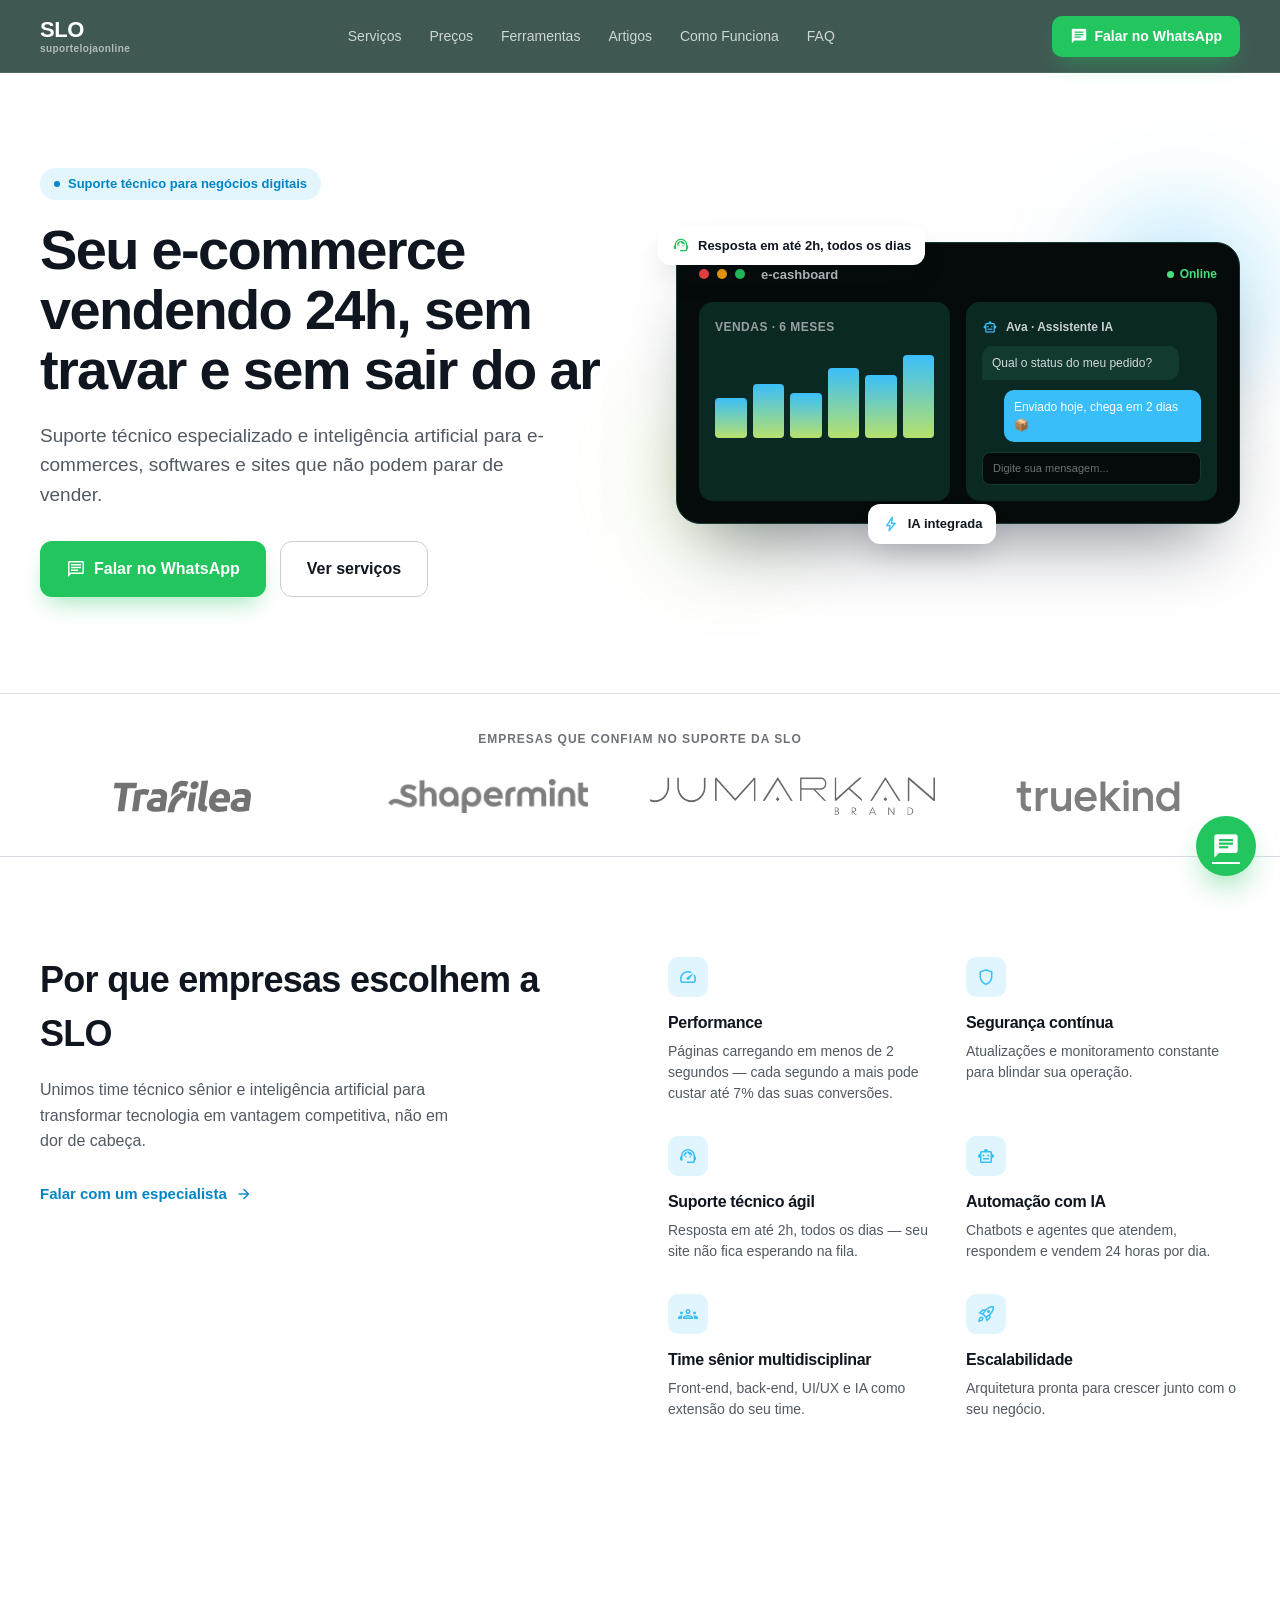
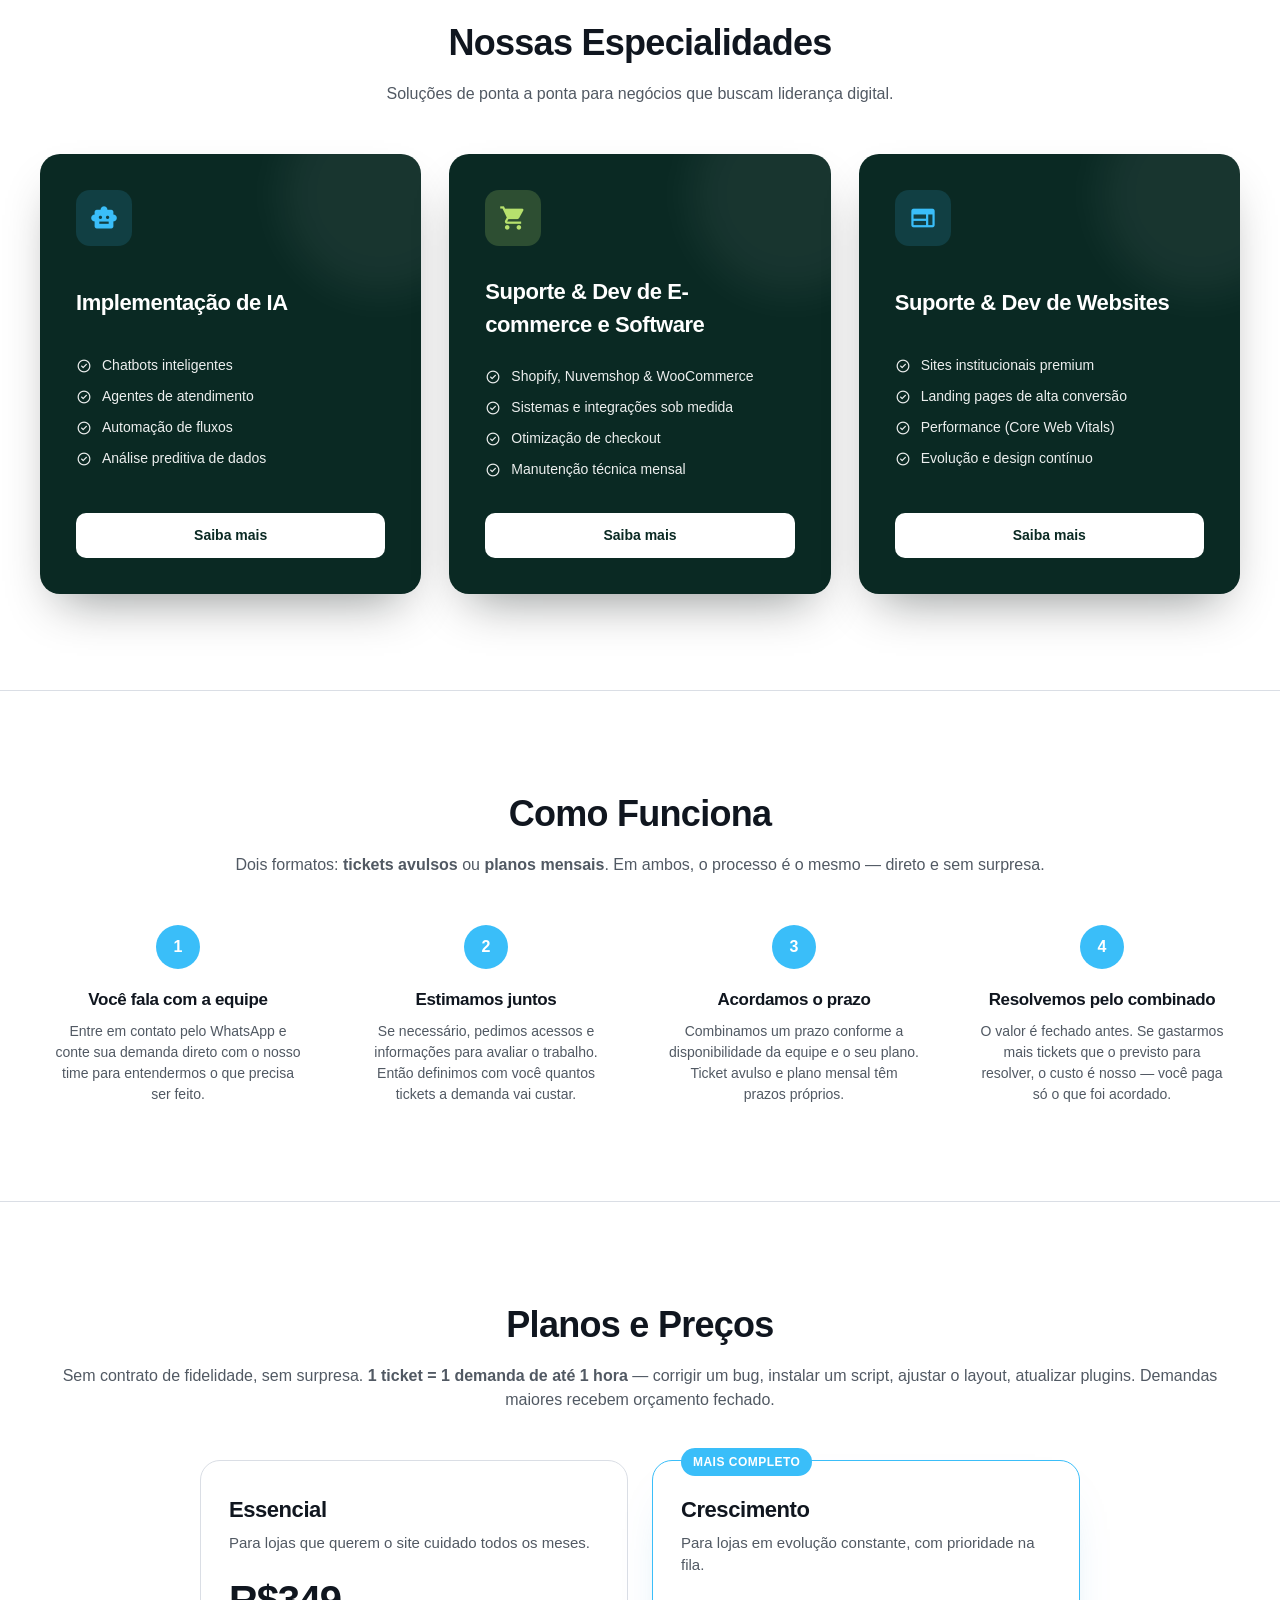
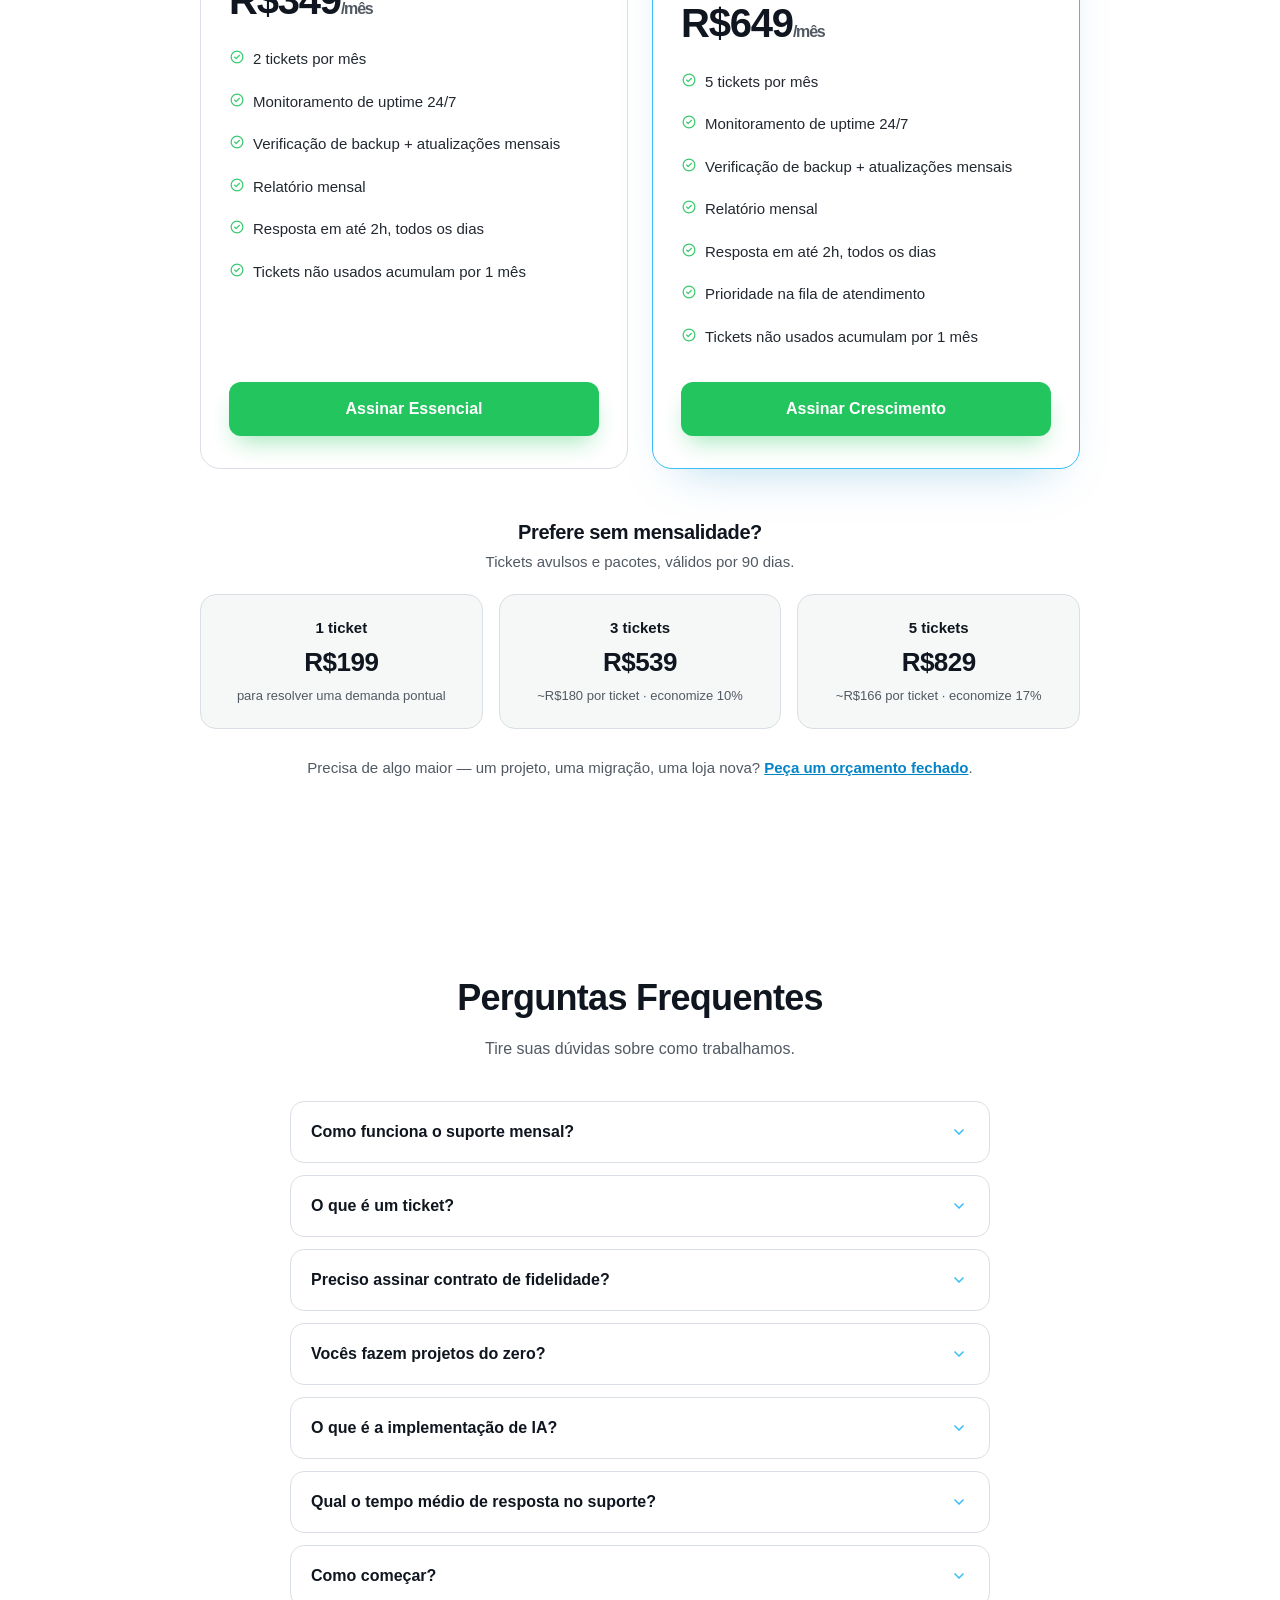
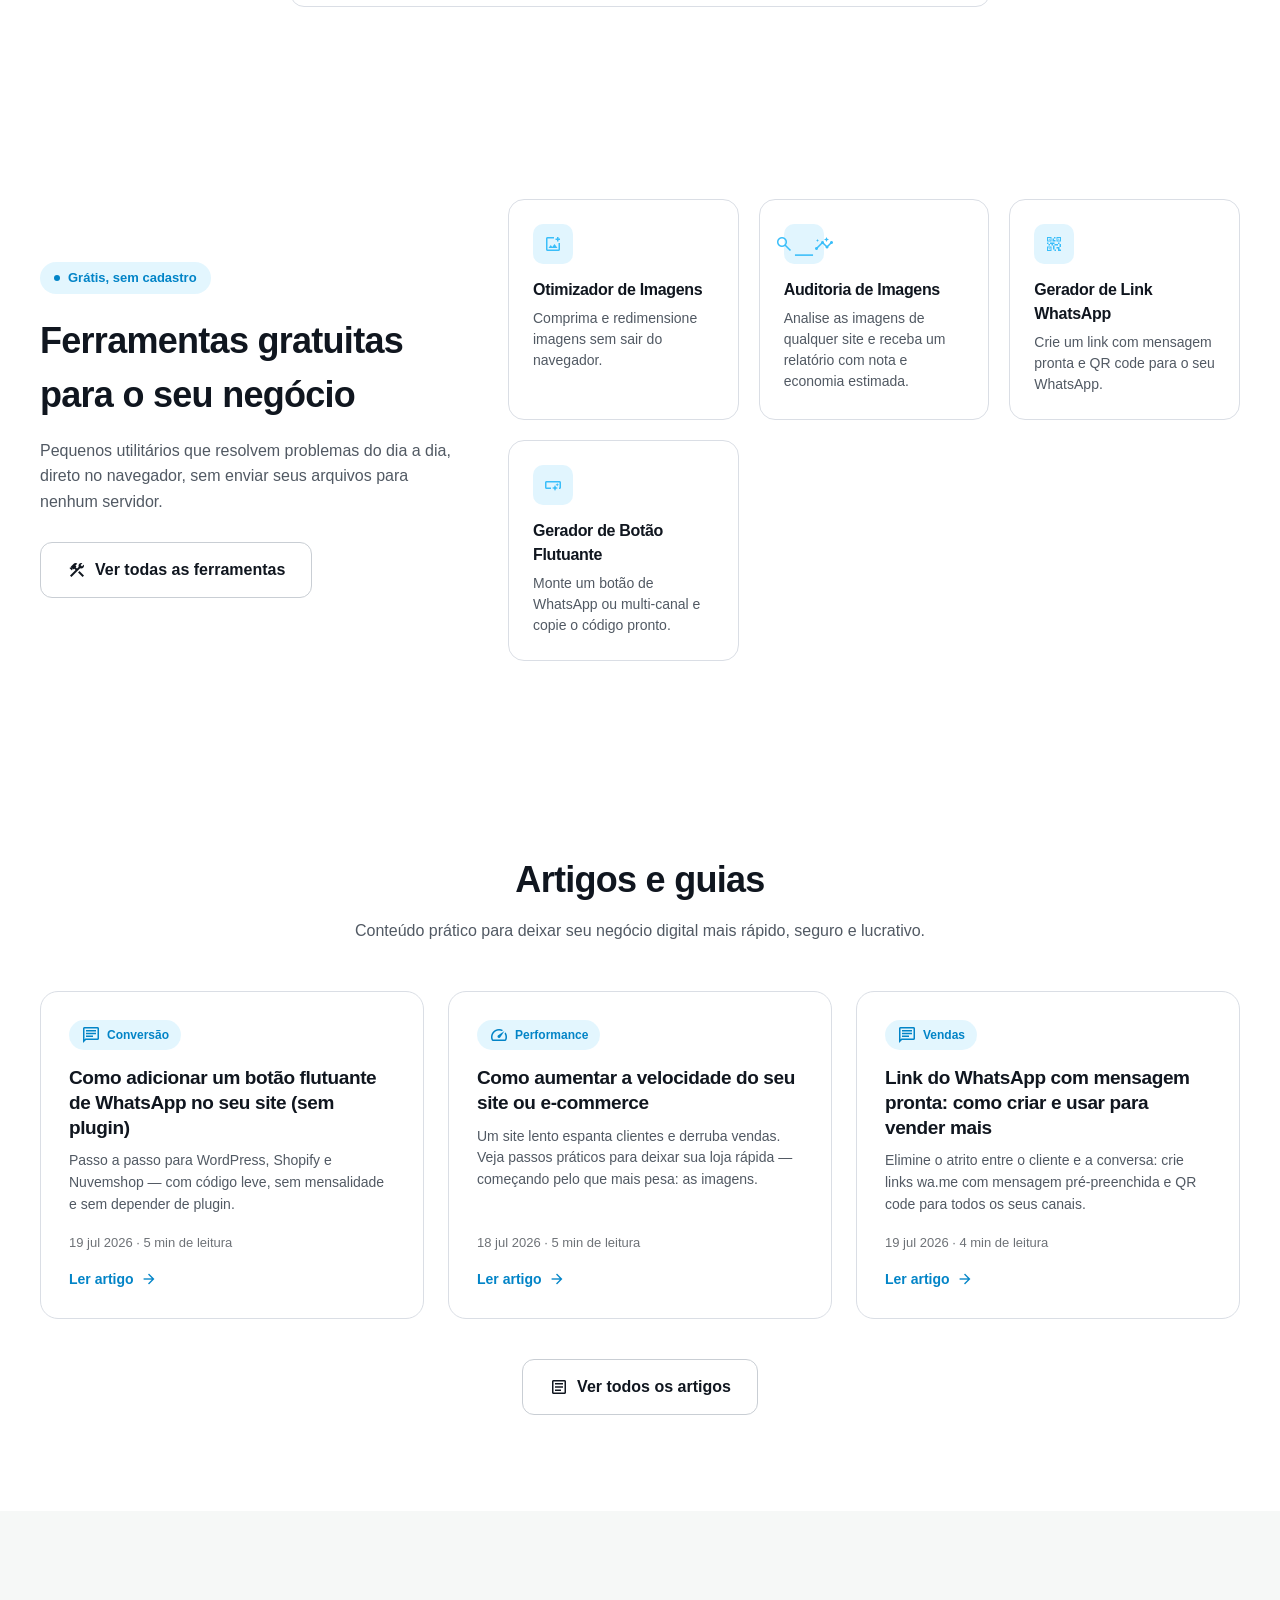
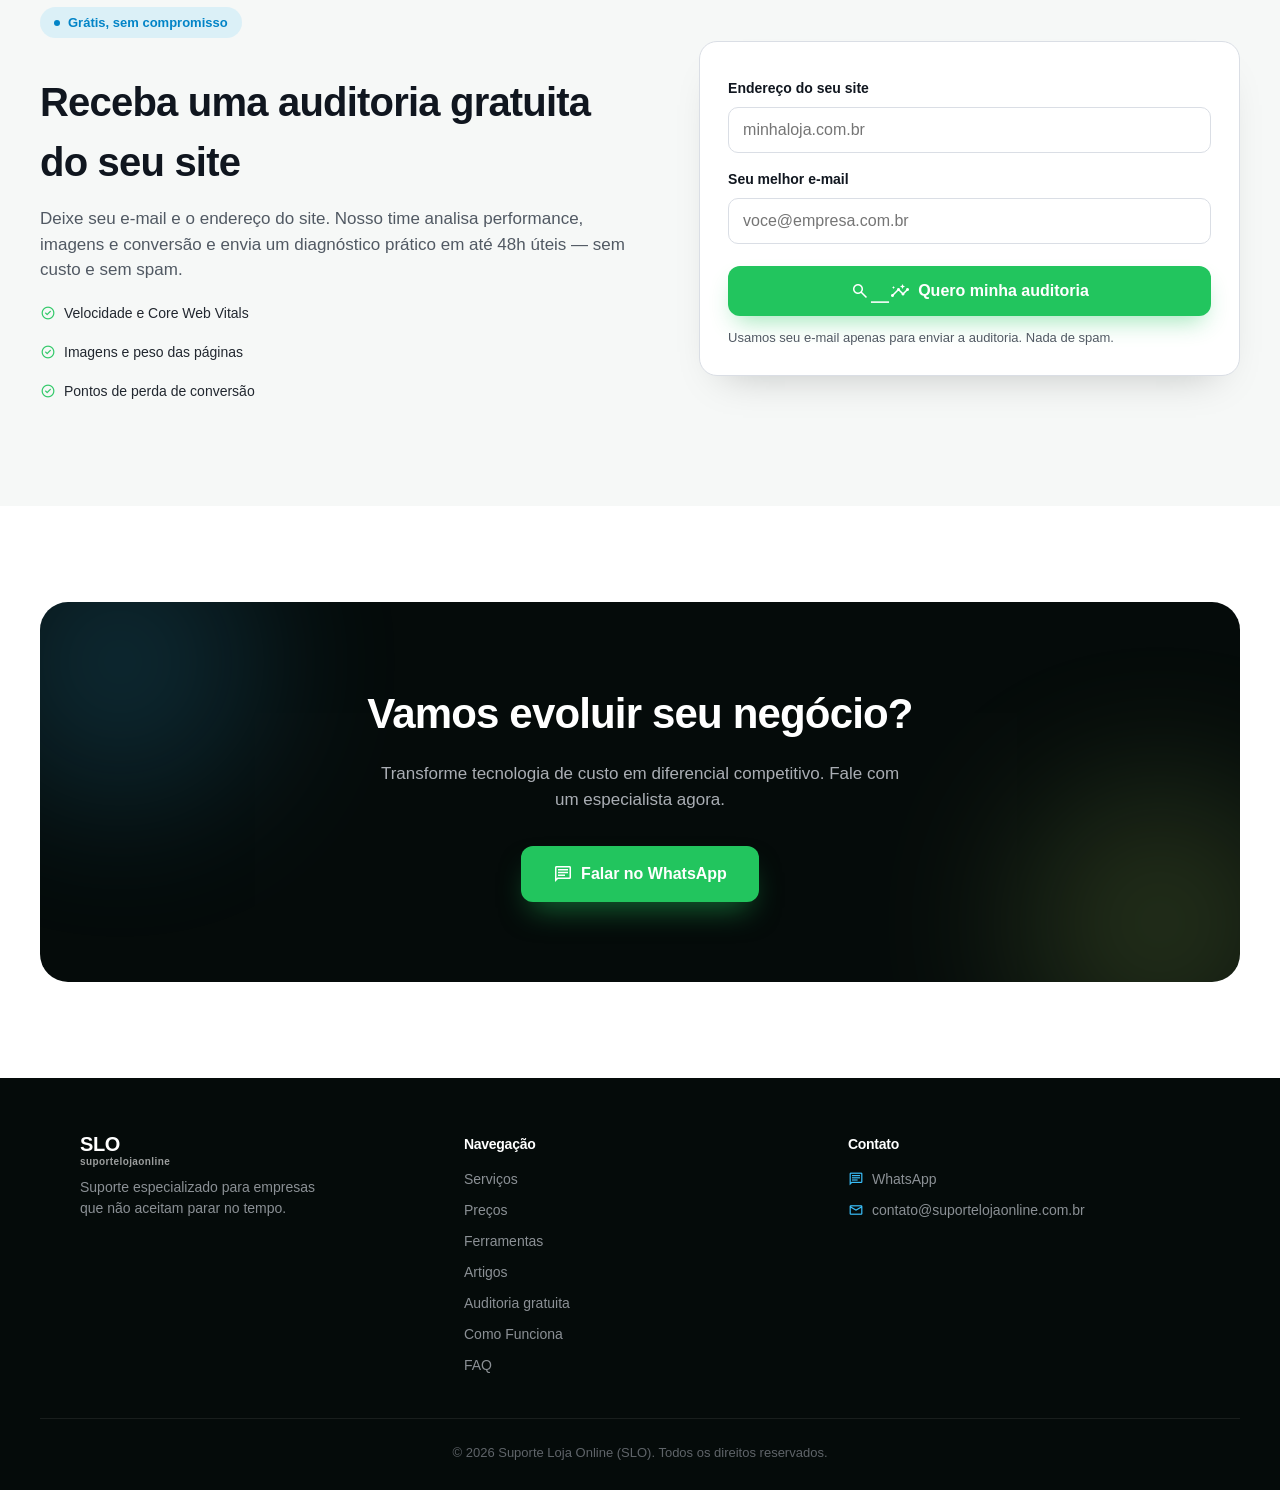
==== commit 3c33ad94: "feat: reorder" ====
--- a/index.html
+++ b/index.html
@@ -369,113 +369,33 @@
       </div>
     </section>
 
-    <!-- ===== FERRAMENTAS ===== -->
-    <section class="tools-teaser reveal" id="ferramentas">
-      <div class="container tools-teaser-inner">
-        <div class="tools-teaser-copy">
-          <span class="eyebrow"><span class="dot"></span>Grátis, sem cadastro</span>
-          <h2>Ferramentas gratuitas para o seu negócio</h2>
-          <p>Pequenos utilitários que resolvem problemas do dia a dia, direto no navegador, sem enviar seus arquivos
-            para nenhum servidor.</p>
-          <a class="btn btn-ghost" href="ferramentas.html">
-            <span class="material-symbols-outlined">construction</span>
-            Ver todas as ferramentas
-          </a>
-        </div>
-        <div class="tools-teaser-grid">
-          <a class="tool-mini-card" href="otimizador.html">
-            <span class="chip chip-cyan"><span class="material-symbols-outlined">add_photo_alternate</span></span>
-            <h3>Otimizador de Imagens</h3>
-            <p>Comprima e redimensione imagens sem sair do navegador.</p>
-          </a>
-          <a class="tool-mini-card" href="auditoria.html">
-            <span class="chip chip-cyan"><span class="material-symbols-outlined">search_insights</span></span>
-            <h3>Auditoria de Imagens</h3>
-            <p>Analise as imagens de qualquer site e receba um relatório com nota e economia estimada.</p>
-          </a>
-          <a class="tool-mini-card" href="gerador-link-whatsapp.html">
-            <span class="chip chip-cyan"><span class="material-symbols-outlined">qr_code_2</span></span>
-            <h3>Gerador de Link WhatsApp</h3>
-            <p>Crie um link com mensagem pronta e QR code para o seu WhatsApp.</p>
-          </a>
-          <a class="tool-mini-card" href="gerador-botao-flutuante.html">
-            <span class="chip chip-cyan"><span class="material-symbols-outlined">smart_button</span></span>
-            <h3>Gerador de Botão Flutuante</h3>
-            <p>Monte um botão de WhatsApp ou multi-canal e copie o código pronto.</p>
-          </a>
-        </div>
-      </div>
-    </section>
-
-    <!-- ===== ARTIGOS ===== -->
-    <section class="articles-teaser reveal" id="artigos">
-      <div class="container">
-        <div class="section-head">
-          <h2>Artigos e guias</h2>
-          <p>Conteúdo prático para deixar seu negócio digital mais rápido, seguro e lucrativo.</p>
-        </div>
-        <div class="articles-grid">
-          <a class="article-card" href="artigo-botao-whatsapp-site.html">
-            <span class="article-tag"><span class="material-symbols-outlined">chat</span>Conversão</span>
-            <h3>Como adicionar um botão flutuante de WhatsApp no seu site (sem plugin)</h3>
-            <p>Passo a passo para WordPress, Shopify e Nuvemshop — com código leve, sem mensalidade e sem depender de
-              plugin.</p>
-            <span class="article-meta">19 jul 2026 · 5 min de leitura</span>
-            <span class="tool-cta">Ler artigo <span class="material-symbols-outlined">arrow_forward</span></span>
-          </a>
-          <a class="article-card" href="artigo-velocidade-site.html">
-            <span class="article-tag"><span class="material-symbols-outlined">speed</span>Performance</span>
-            <h3>Como aumentar a velocidade do seu site ou e-commerce</h3>
-            <p>Um site lento espanta clientes e derruba vendas. Veja passos práticos para deixar sua loja rápida —
-              começando pelo que mais pesa: as imagens.</p>
-            <span class="article-meta">18 jul 2026 · 5 min de leitura</span>
-            <span class="tool-cta">Ler artigo <span class="material-symbols-outlined">arrow_forward</span></span>
-          </a>
-          <a class="article-card" href="artigo-link-whatsapp.html">
-            <span class="article-tag"><span class="material-symbols-outlined">chat</span>Vendas</span>
-            <h3>Link do WhatsApp com mensagem pronta: como criar e usar para vender mais</h3>
-            <p>Elimine o atrito entre o cliente e a conversa: crie links wa.me com mensagem pré-preenchida e QR code
-              para todos os seus canais.</p>
-            <span class="article-meta">19 jul 2026 · 4 min de leitura</span>
-            <span class="tool-cta">Ler artigo <span class="material-symbols-outlined">arrow_forward</span></span>
-          </a>
-        </div>
-        <div style="text-align:center; margin-top:40px;">
-          <a class="btn btn-ghost" href="artigos.html">
-            <span class="material-symbols-outlined">article</span>
-            Ver todos os artigos
-          </a>
-        </div>
-      </div>
-    </section>
-
     <!-- ===== COMO FUNCIONA ===== -->
     <section class="process reveal" id="como-funciona">
       <div class="container">
         <div class="section-head">
           <h2>Como Funciona</h2>
-          <p>Processo estruturado para resultados previsíveis.</p>
+          <p>Dois formatos: <strong>tickets avulsos</strong> ou <strong>planos mensais</strong>. Em ambos, o processo é o mesmo — direto e sem surpresa.</p>
         </div>
         <div class="steps">
           <div class="step">
             <span class="step-num">1</span>
-            <h3>Entendemos seu projeto</h3>
-            <p>Mergulhamos no seu negócio para identificar gargalos e oportunidades.</p>
+            <h3>Você fala com a equipe</h3>
+            <p>Entre em contato pelo WhatsApp e conte sua demanda direto com o nosso time para entendermos o que precisa ser feito.</p>
           </div>
           <div class="step">
             <span class="step-num">2</span>
-            <h3>Planejamos a solução</h3>
-            <p>Desenhamos arquitetura técnica e roadmap de implementação.</p>
+            <h3>Estimamos juntos</h3>
+            <p>Se necessário, pedimos acessos e informações para avaliar o trabalho. Então definimos com você quantos tickets a demanda vai custar.</p>
           </div>
           <div class="step">
             <span class="step-num">3</span>
-            <h3>Executamos</h3>
-            <p>Desenvolvimento ágil com foco em código limpo e performance.</p>
+            <h3>Acordamos o prazo</h3>
+            <p>Combinamos um prazo conforme a disponibilidade da equipe e o seu plano. Ticket avulso e plano mensal têm prazos próprios.</p>
           </div>
           <div class="step">
             <span class="step-num">4</span>
-            <h3>Suporte contínuo</h3>
-            <p>Monitoramento, atualizações e evolução constante da plataforma.</p>
+            <h3>Resolvemos pelo combinado</h3>
+            <p>O valor é fechado antes. Se gastarmos mais tickets que o previsto para resolver, o custo é nosso — você paga só o que foi acordado.</p>
           </div>
         </div>
       </div>
@@ -622,6 +542,86 @@
       </div>
     </section>
 
+    <!-- ===== FERRAMENTAS ===== -->
+    <section class="tools-teaser reveal" id="ferramentas">
+      <div class="container tools-teaser-inner">
+        <div class="tools-teaser-copy">
+          <span class="eyebrow"><span class="dot"></span>Grátis, sem cadastro</span>
+          <h2>Ferramentas gratuitas para o seu negócio</h2>
+          <p>Pequenos utilitários que resolvem problemas do dia a dia, direto no navegador, sem enviar seus arquivos
+            para nenhum servidor.</p>
+          <a class="btn btn-ghost" href="ferramentas.html">
+            <span class="material-symbols-outlined">construction</span>
+            Ver todas as ferramentas
+          </a>
+        </div>
+        <div class="tools-teaser-grid">
+          <a class="tool-mini-card" href="otimizador.html">
+            <span class="chip chip-cyan"><span class="material-symbols-outlined">add_photo_alternate</span></span>
+            <h3>Otimizador de Imagens</h3>
+            <p>Comprima e redimensione imagens sem sair do navegador.</p>
+          </a>
+          <a class="tool-mini-card" href="auditoria.html">
+            <span class="chip chip-cyan"><span class="material-symbols-outlined">search_insights</span></span>
+            <h3>Auditoria de Imagens</h3>
+            <p>Analise as imagens de qualquer site e receba um relatório com nota e economia estimada.</p>
+          </a>
+          <a class="tool-mini-card" href="gerador-link-whatsapp.html">
+            <span class="chip chip-cyan"><span class="material-symbols-outlined">qr_code_2</span></span>
+            <h3>Gerador de Link WhatsApp</h3>
+            <p>Crie um link com mensagem pronta e QR code para o seu WhatsApp.</p>
+          </a>
+          <a class="tool-mini-card" href="gerador-botao-flutuante.html">
+            <span class="chip chip-cyan"><span class="material-symbols-outlined">smart_button</span></span>
+            <h3>Gerador de Botão Flutuante</h3>
+            <p>Monte um botão de WhatsApp ou multi-canal e copie o código pronto.</p>
+          </a>
+        </div>
+      </div>
+    </section>
+
+    <!-- ===== ARTIGOS ===== -->
+    <section class="articles-teaser reveal" id="artigos">
+      <div class="container">
+        <div class="section-head">
+          <h2>Artigos e guias</h2>
+          <p>Conteúdo prático para deixar seu negócio digital mais rápido, seguro e lucrativo.</p>
+        </div>
+        <div class="articles-grid">
+          <a class="article-card" href="artigo-botao-whatsapp-site.html">
+            <span class="article-tag"><span class="material-symbols-outlined">chat</span>Conversão</span>
+            <h3>Como adicionar um botão flutuante de WhatsApp no seu site (sem plugin)</h3>
+            <p>Passo a passo para WordPress, Shopify e Nuvemshop — com código leve, sem mensalidade e sem depender de
+              plugin.</p>
+            <span class="article-meta">19 jul 2026 · 5 min de leitura</span>
+            <span class="tool-cta">Ler artigo <span class="material-symbols-outlined">arrow_forward</span></span>
+          </a>
+          <a class="article-card" href="artigo-velocidade-site.html">
+            <span class="article-tag"><span class="material-symbols-outlined">speed</span>Performance</span>
+            <h3>Como aumentar a velocidade do seu site ou e-commerce</h3>
+            <p>Um site lento espanta clientes e derruba vendas. Veja passos práticos para deixar sua loja rápida —
+              começando pelo que mais pesa: as imagens.</p>
+            <span class="article-meta">18 jul 2026 · 5 min de leitura</span>
+            <span class="tool-cta">Ler artigo <span class="material-symbols-outlined">arrow_forward</span></span>
+          </a>
+          <a class="article-card" href="artigo-link-whatsapp.html">
+            <span class="article-tag"><span class="material-symbols-outlined">chat</span>Vendas</span>
+            <h3>Link do WhatsApp com mensagem pronta: como criar e usar para vender mais</h3>
+            <p>Elimine o atrito entre o cliente e a conversa: crie links wa.me com mensagem pré-preenchida e QR code
+              para todos os seus canais.</p>
+            <span class="article-meta">19 jul 2026 · 4 min de leitura</span>
+            <span class="tool-cta">Ler artigo <span class="material-symbols-outlined">arrow_forward</span></span>
+          </a>
+        </div>
+        <div style="text-align:center; margin-top:40px;">
+          <a class="btn btn-ghost" href="artigos.html">
+            <span class="material-symbols-outlined">article</span>
+            Ver todos os artigos
+          </a>
+        </div>
+      </div>
+    </section>
+
     <!-- ===== AUDITORIA GRATUITA (email capture) ===== -->
     <section class="lead-capture reveal" id="auditoria-gratuita">
       <div class="container lead-capture-inner">
